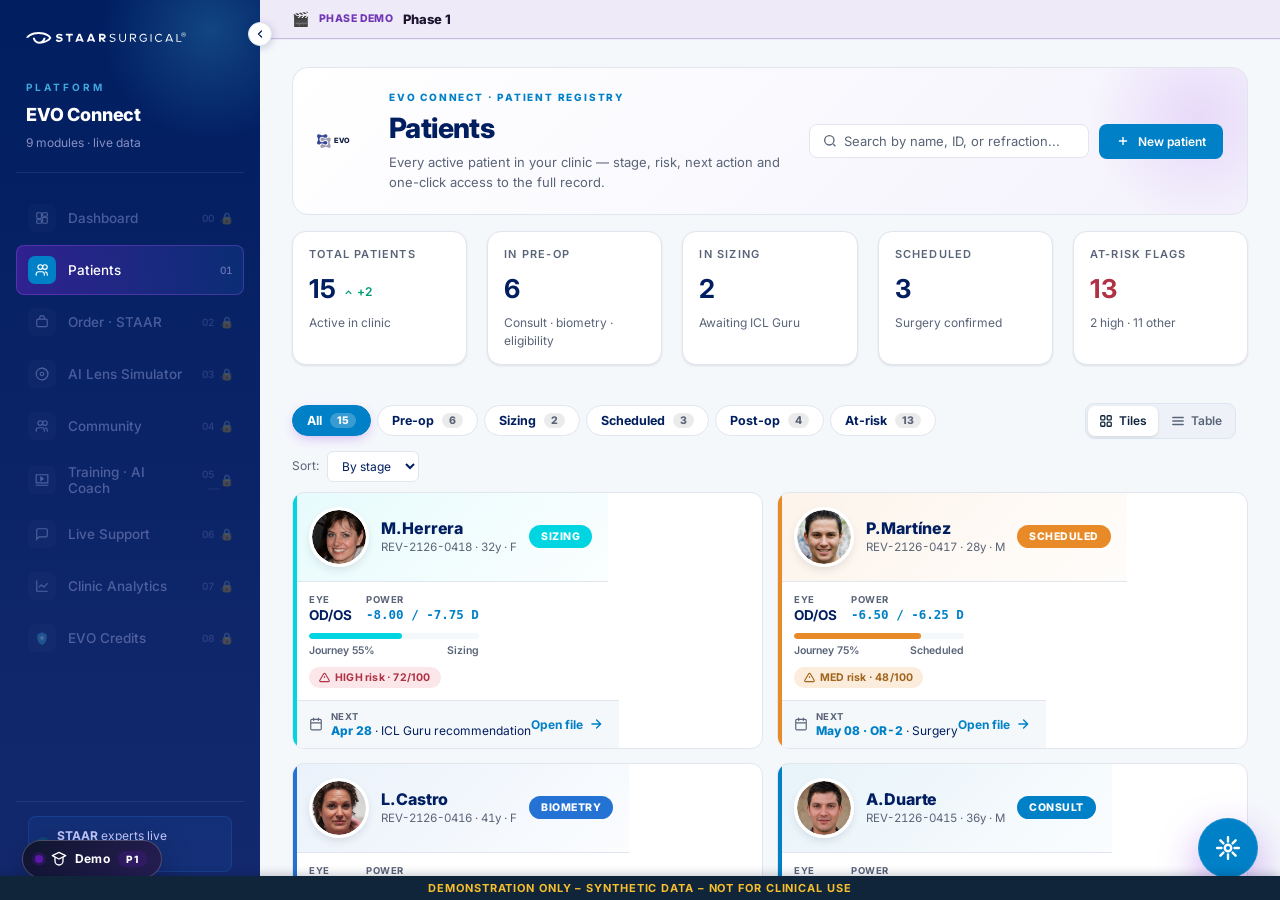
==== dashboard/index.html @ d769c5d8 "One story on every surface: the case crosses through STAAR's layer The transfer modal shows the chos" ====
<!DOCTYPE html>
<html lang="en">
<head>
<meta charset="UTF-8" />
<meta name="viewport" content="width=device-width,initial-scale=1" />
<title>EVO Connect · Dashboard</title>
<link rel="preconnect" href="https://fonts.googleapis.com">
<link rel="preconnect" href="https://fonts.gstatic.com" crossorigin>
<link href="https://fonts.googleapis.com/css2?family=Inter:wght@300;400;500;600;700;800&family=Poppins:wght@400;500;600;700&display=swap" rel="stylesheet">
<!-- Hoja de estilos partida por sección — ver css/. El orden importa:
     01 define los tokens del design system que consumen las demás. -->
  <link rel="stylesheet" href="/dashboard/css/01-revai-design-system-hybrid-premium-palette.css">
  <link rel="stylesheet" href="/dashboard/css/02-app-shell-top-bar-layout.css">
  <link rel="stylesheet" href="/dashboard/css/03-page-surface.css">
  <link rel="stylesheet" href="/dashboard/css/04-hero-card-icl-universe.css">
  <link rel="stylesheet" href="/dashboard/css/05-icl-universe-detail-full-screen-overlay.css">
  <link rel="stylesheet" href="/dashboard/css/06-table.css">
  <link rel="stylesheet" href="/dashboard/css/07-social-feed-community.css">
  <link rel="stylesheet" href="/dashboard/css/08-analytics-charts.css">
  <link rel="stylesheet" href="/dashboard/css/09-next-events.css">
  <link rel="stylesheet" href="/dashboard/css/10-ai-copilot-floating.css">
  <link rel="stylesheet" href="/dashboard/css/11-risk-agent-card.css">
  <link rel="stylesheet" href="/dashboard/css/12-patient-trello-kanban-board-dashboard.css">
  <link rel="stylesheet" href="/dashboard/css/13-patient-file-drawer-right-side-slide-in.css">
  <link rel="stylesheet" href="/dashboard/css/14-editable-post-op-cell-looks-like-a-value-b.css">
  <link rel="stylesheet" href="/dashboard/css/15-collapsed-mode-surgeon-hasn-t-activated-th.css">
  <link rel="stylesheet" href="/dashboard/css/16-editable-surgical-planner-inputs.css">
  <link rel="stylesheet" href="/dashboard/css/17-patient-full-page-view-replaces-slide-in-d.css">
  <link rel="stylesheet" href="/dashboard/css/18-order-staar-enhanced-module.css">
  <link rel="stylesheet" href="/dashboard/css/19-or-screen-surgery-tab-live-view.css">
  <link rel="stylesheet" href="/dashboard/css/20-icl-guru-pro-report-reproduction-sizing-ta.css">
  <link rel="stylesheet" href="/dashboard/css/21-attachments-2-column-eye-split-layout-when.css">
  <link rel="stylesheet" href="/dashboard/css/22-new-visual-comparator-replaces-sf-result-r.css">
  <link rel="stylesheet" href="/dashboard/css/23-ai-lens-simulator.css">
  <link rel="stylesheet" href="/dashboard/css/24-collapsible-sidebar.css">
  <link rel="stylesheet" href="/dashboard/css/25-patients-list-module.css">
  <link rel="stylesheet" href="/dashboard/css/26-dashboard-my-patients-2-3-community-1-3-si.css">
  <link rel="stylesheet" href="/dashboard/css/27-revai-home-matches-production-dashboard-ae.css">
  <link rel="stylesheet" href="/dashboard/css/28-dashboard-copilot-hero-ask-revai-phase-5-6.css">
  <link rel="stylesheet" href="/dashboard/css/29-ask-revai-response-modal-right-side-drawer.css">
  <link rel="stylesheet" href="/dashboard/css/30-compact-dashboard-copilot-cta-replaces-the.css">
  <link rel="stylesheet" href="/dashboard/css/31-full-takeover-copilot-view-staar-style-lig.css">
  <link rel="stylesheet" href="/dashboard/css/32-my-schedule-header.css">
  <link rel="stylesheet" href="/dashboard/css/33-dashboard-hub-event-cards.css">
  <link rel="stylesheet" href="/dashboard/css/34-evo-credits-page-staar-design-system.css">
  <link rel="stylesheet" href="/dashboard/css/35-phase-demo-mode-overlay-showing-how-the-ap.css">
  <link rel="stylesheet" href="/dashboard/css/36-phase-demo-banner.css">
  <link rel="stylesheet" href="/dashboard/css/37-locked-feature-visual.css">
  <link rel="stylesheet" href="/dashboard/css/38-phase-toggle-animations.css">
  <link rel="stylesheet" href="/dashboard/css/39-phase-demo-panel-docked-side-drawer-non-bl.css">
  <link rel="stylesheet" href="/dashboard/css/40-revai-copilot-clinic-level-ai-chat-phase-5.css">
  <link rel="stylesheet" href="/dashboard/css/41-stella-handoff.css">

  <!-- STELLA handoff: land straight on the patient case, never flash the REVAI home -->
  <style>html.sh-direct #dashboardView{visibility:hidden}html.sh-direct body{background:var(--cream,#fff)}html.sh-direct .universe{animation:none!important}
  html.evo-direct #dashboardView{visibility:hidden}
  /* Clinic home disabled: it never paints, whatever route opened the app. */
  html.no-clinic-home #dashboardView{visibility:hidden}
  html.evo-direct .universe,html.evo-direct .universe.open{animation:none!important;opacity:1}</style>
  <script>
  (function(){
    try{
      var q=null; try{q=new URLSearchParams(location.search).get('handoff');}catch(e){}
      var sess=null; try{sess=sessionStorage.getItem('stella_handoff');}catch(e){}
      var pend=null; try{pend=JSON.parse(localStorage.getItem('stella_handoff_pending')||'null');}catch(e){}
      var fresh = pend && pend.p && (Date.now()-pend.ts) < 10*60*1000;
      if(q||sess||fresh) document.documentElement.classList.add('sh-direct');
      /* ---------------------------------------------------------------
         REVAI clinic home (/dashboard).  Kept in the codebase but OFF for
         the demo: nobody should ever land on it.  Flip CLINIC_HOME_ENABLED
         to true to bring it back exactly as it was.
         Escape hatch for internal review: /dashboard?home=1 (lasts for the
         browser tab), so the screen stays reachable and testable.
         --------------------------------------------------------------- */
      var CLINIC_HOME_ENABLED = false;
      var homeOn = CLINIC_HOME_ENABLED;
      try{
        if(new URLSearchParams(location.search).get('home')==='1'){
          sessionStorage.setItem('revai_clinic_home','1'); homeOn = true;
        } else if(sessionStorage.getItem('revai_clinic_home')==='1'){ homeOn = true; }
      }catch(e){}
      window.CLINIC_HOME_ENABLED = homeOn;
      if(!homeOn) document.documentElement.classList.add('no-clinic-home');

      /* Arriving from the website goes straight into EVO Connect, never through
         the clinic home: hide it before first paint, then open the app.
         With the clinic home disabled, EVERY entry behaves that way. */
      var app=null; try{app=new URLSearchParams(location.search).get('app');}catch(e){}
      if(!q && !sess && !fresh && (app==='evo' || !homeOn)) document.documentElement.classList.add('evo-direct');
    }catch(e){}
  })();
  </script>
</head>
<body>

<!-- ================================================================
     REVAI HOME  — replicates production dashboard
================================================================ -->
<div class="revai-home" id="dashboardView">
  <!-- Left icon rail -->
  <aside class="rail">
    <div class="rail-logo" title="EVO Connect" aria-label="EVO Connect">
      <svg fill="none" viewBox="0 0 154 152" xmlns="http://www.w3.org/2000/svg" aria-hidden="true">
        <defs><clipPath id="revai-rail-clip"><path d="m0 0h154v152h-154z"/></clipPath></defs>
        <g clip-path="url(#revai-rail-clip)">
          <path d="m115.83 21.1321c1.081-14.85305-12.32-24.2165-26.5103-20.10392-7.0766 2.093-12.43 7.34388-19.5433 9.40012-5.3552 1.658-11 2.1634-16.5639 1.4831-5.564-.6803-10.9215-2.53088-15.7211-5.43039-9.57-6.719654-22.495-9.9326-31.73501-.97307-20.66169 24.74886 22.77001 35.67296-1.13666 75.42166-12.50334 19.6264 1.99833 40.4284 24.71337 32.0374 6.6916-3.066 11.8433-7.509 19.305-9.18 7.8841-1.982 16.1938-1.396 23.7233 1.671 4.95 1.965 9.0567 5.233 13.915 7.344 14.3916 6.867 31.2946-3.213 29.2236-19.8835-1.064-15.5323-18.5719-21.7379-31.0203-14.4307-12.4483 7.3071-25.0983 12.3193-39.16 7.0685-14.7766-4.3146-19.14-20.8934-16.8116-34.8835 2.2916-20.1222 23.0633-26.8052 40.315-21.6644 8.03 2.1664 14.2083 8.3904 22.3666 10.0794 11.1283 2.7173 24.1633-5.6364 24.6213-17.6253" fill="#384898"/>
          <path d="m149.581 118.383c-9.405-15.183-10.248-30.3853-1.081-45.7707 2.346-4.5348 4.565-8.4271 5.298-12.8518 2.42-17.203-13.713-27.1907-29.132-20.7832-8.965 4.5532-16.61 10.41-27.4995 10.3182-11.5317.8262-20.1667-5.2325-29.535-10.208-8.8-4.2044-21.01-2.093-26.3634 6.5728-8.855 15.3854 2.75 34.0388 20.7167 30.4954 8.3417-1.6707 14.96-8.0415 23.265-10.3548 13.2-3.8372 30.4512-.8813 37.1252 12.0072 4.968 9.4002 4.876 26.0529-1.192 35.3239-7.517 11.402-24.0165 13.55-36.4649 9.694-13.475-4.663-22.7883-16.34-38.0416-6.995-16.72 11.585-7.7734 38.555 13.3833 35.893 10.12-.716 16.61-8.904 26.4917-10.887 8.1424-1.975 16.6995-1.333 24.4565 1.836 6.6 2.717 12.082 7.876 19.342 8.959 19.745 3.067 29.425-17.203 19.396-33.047z" fill="#9e9daf"/>
        </g>
      </svg>
    </div>
    <button class="rail-expand" title="Expand">
      <svg viewBox="0 0 24 24" fill="none" stroke="currentColor" stroke-width="2.4" stroke-linecap="round"><polyline points="9 6 15 12 9 18"/></svg>
    </button>
    <div class="rail-items">
      <button class="active" title="Home">
        <svg viewBox="0 0 24 24" fill="none" stroke="currentColor" stroke-width="2" stroke-linecap="round" stroke-linejoin="round"><path d="M3 12l9-9 9 9"/><path d="M5 10v10h14V10"/></svg>
      </button>
      <button title="New appointment">
        <svg viewBox="0 0 24 24" fill="none" stroke="currentColor" stroke-width="2" stroke-linecap="round" stroke-linejoin="round"><rect x="3" y="4" width="18" height="18" rx="2"/><path d="M16 2v4M8 2v4M3 10h18M12 14v4M10 16h4"/></svg>
      </button>
      <button title="Patients">
        <svg viewBox="0 0 24 24" fill="none" stroke="currentColor" stroke-width="2" stroke-linecap="round" stroke-linejoin="round"><circle cx="9" cy="8" r="4"/><path d="M3 21a6 6 0 0112 0"/><circle cx="17" cy="9" r="3"/><path d="M23 21a4 4 0 00-6-3.5"/></svg>
      </button>
      <button title="Calendar">
        <svg viewBox="0 0 24 24" fill="none" stroke="currentColor" stroke-width="2" stroke-linecap="round" stroke-linejoin="round"><rect x="3" y="4" width="18" height="18" rx="2"/><path d="M16 2v4M8 2v4M3 10h18"/></svg>
      </button>
      <button title="Records">
        <svg viewBox="0 0 24 24" fill="none" stroke="currentColor" stroke-width="2" stroke-linecap="round" stroke-linejoin="round"><path d="M14 2H6a2 2 0 00-2 2v16a2 2 0 002 2h12a2 2 0 002-2V8z"/><path d="M14 2v6h6M8 13h8M8 17h5"/></svg>
      </button>
      <button title="Providers">
        <svg viewBox="0 0 24 24" fill="none" stroke="currentColor" stroke-width="2" stroke-linecap="round" stroke-linejoin="round"><circle cx="12" cy="8" r="4"/><path d="M4 21a8 8 0 0116 0"/><circle cx="12" cy="8" r="1.2" fill="currentColor"/></svg>
      </button>
      <button title="Add service">
        <svg viewBox="0 0 24 24" fill="none" stroke="currentColor" stroke-width="2" stroke-linecap="round" stroke-linejoin="round"><rect x="3" y="3" width="18" height="18" rx="2"/><path d="M12 8v8M8 12h8"/></svg>
      </button>
      <button title="Billing">
        <svg viewBox="0 0 24 24" fill="none" stroke="currentColor" stroke-width="2" stroke-linecap="round" stroke-linejoin="round"><path d="M12 1v22M17 5H9.5a3.5 3.5 0 000 7h5a3.5 3.5 0 010 7H6"/></svg>
      </button>
      <button title="Reports">
        <svg viewBox="0 0 24 24" fill="none" stroke="currentColor" stroke-width="2" stroke-linecap="round" stroke-linejoin="round"><rect x="3" y="3" width="18" height="18" rx="2"/><path d="M7 14v3M12 10v7M17 7v10"/></svg>
      </button>
    </div>
    <div class="rail-bottom">
      <button title="Settings">
        <svg viewBox="0 0 24 24" fill="none" stroke="currentColor" stroke-width="2" stroke-linecap="round" stroke-linejoin="round"><circle cx="12" cy="12" r="3"/><path d="M19.4 15a1.65 1.65 0 00.33 1.82l.06.06a2 2 0 11-2.83 2.83l-.06-.06a1.65 1.65 0 00-1.82-.33 1.65 1.65 0 00-1 1.51V21a2 2 0 11-4 0v-.09a1.65 1.65 0 00-1-1.51 1.65 1.65 0 00-1.82.33l-.06.06a2 2 0 11-2.83-2.83l.06-.06a1.65 1.65 0 00.33-1.82 1.65 1.65 0 00-1.51-1H3a2 2 0 110-4h.09a1.65 1.65 0 001.51-1 1.65 1.65 0 00-.33-1.82l-.06-.06a2 2 0 112.83-2.83l.06.06a1.65 1.65 0 001.82.33H9a1.65 1.65 0 001-1.51V3a2 2 0 114 0v.09a1.65 1.65 0 001 1.51 1.65 1.65 0 001.82-.33l.06-.06a2 2 0 112.83 2.83l-.06.06a1.65 1.65 0 00-.33 1.82V9a1.65 1.65 0 001.51 1H21a2 2 0 110 4h-.09a1.65 1.65 0 00-1.51 1z"/></svg>
      </button>
    </div>
  </aside>

  <div class="home-main">
    <!-- Top bar -->
    <header class="home-top">
      <div class="branch">
        <span class="lbl">Branch</span>
        <span class="val">EVO Test <svg viewBox="0 0 24 24" fill="none" stroke="currentColor" stroke-width="2.2" stroke-linecap="round"><polyline points="6 9 12 15 18 9"/></svg></span>
      </div>
      <div class="home-top-spacer"></div>
      <a class="tutorials" href="#">
        <svg viewBox="0 0 24 24" fill="none" stroke="currentColor" stroke-width="2" stroke-linecap="round" stroke-linejoin="round"><rect x="2" y="6" width="14" height="12" rx="2"/><polygon points="22 8 16 12 22 16 22 8" fill="currentColor"/></svg>
        Tutorials
      </a>
      <div class="flag" title="English">
        <svg viewBox="0 0 60 30" xmlns="http://www.w3.org/2000/svg">
          <clipPath id="ukflag-t"><path d="M30,15 h30 v15 z v15 h-30 z h-30 v-15 z v-15 h30 z"/></clipPath>
          <path d="M0,0 v30 h60 v-30 z" fill="#012169"/>
          <path d="M0,0 L60,30 M60,0 L0,30" stroke="#fff" stroke-width="6"/>
          <path d="M0,0 L60,30 M60,0 L0,30" clip-path="url(#ukflag-t)" stroke="#C8102E" stroke-width="4"/>
          <path d="M30,0 v30 M0,15 h60" stroke="#fff" stroke-width="10"/>
          <path d="M30,0 v30 M0,15 h60" stroke="#C8102E" stroke-width="6"/>
        </svg>
      </div>
      <button class="support-btn" title="Support">
        <svg viewBox="0 0 24 24" fill="none" stroke="currentColor" stroke-width="2" stroke-linecap="round" stroke-linejoin="round"><path d="M3 18v-2a9 9 0 0118 0v2"/><rect x="2" y="14" width="5" height="7" rx="1.5"/><rect x="17" y="14" width="5" height="7" rx="1.5"/></svg>
      </button>
      <div class="doc-avatar" title="Dr. Diego Cerutti">
        <svg viewBox="0 0 40 40" xmlns="http://www.w3.org/2000/svg">
          <rect width="40" height="40" fill="#EAF3FE"/>
          <!-- neck + coat -->
          <rect x="14" y="28" width="12" height="6" fill="#F4B98E"/>
          <path d="M4,40 L14,30 L20,34 L26,30 L36,40 Z" fill="white"/>
          <path d="M20,34 L17,40 L23,40 Z" fill="#2472D3"/>
          <!-- head -->
          <circle cx="20" cy="18" r="9" fill="#F4B98E"/>
          <!-- hair -->
          <path d="M11,18 a9,9 0 0 1 18,0 v-2 a9,6 0 0 0 -18,0 z" fill="#2B2B3A"/>
          <!-- ears -->
          <ellipse cx="11" cy="19" rx="1.2" ry="1.8" fill="#E89A6E"/>
          <ellipse cx="29" cy="19" rx="1.2" ry="1.8" fill="#E89A6E"/>
          <!-- glasses -->
          <circle cx="16.5" cy="18" r="2" fill="none" stroke="#2B2B3A" stroke-width="0.8"/>
          <circle cx="23.5" cy="18" r="2" fill="none" stroke="#2B2B3A" stroke-width="0.8"/>
          <line x1="18.5" y1="18" x2="21.5" y2="18" stroke="#2B2B3A" stroke-width="0.8"/>
          <!-- smile -->
          <path d="M17,22 Q20,24 23,22" fill="none" stroke="#A05B3A" stroke-width="0.8" stroke-linecap="round"/>
        </svg>
      </div>
    </header>

    <!-- Body: content + marketplace -->
    <div class="home-body">
      <div class="home-content">
        <div class="home-greet">
          <span class="wave">👋</span>
          <span>Good evening, Roger</span>
        </div>

        <!-- Search + All patients -->
        <div class="home-search-row">
          <div class="home-search">
            <svg viewBox="0 0 24 24" fill="none" stroke="currentColor" stroke-width="2" stroke-linecap="round" stroke-linejoin="round"><circle cx="11" cy="11" r="7"/><path d="M21 21l-4.3-4.3"/></svg>
            <input type="text" placeholder="Search patients by Name, Surname, Document." />
            <svg class="dropdown" viewBox="0 0 24 24" fill="none" stroke="currentColor" stroke-width="2.2" stroke-linecap="round"><polyline points="6 9 12 15 18 9"/></svg>
          </div>
          <button class="all-patients-btn">All patients</button>
        </div>

        <!-- ============================================================
             REVAI COPILOT · Compact CTA (Phase 5 & 6)
             Single-line, elegant pill button. Opens full takeover view.
        ============================================================ -->
        <button class="dash-copilot-cta" id="dashCopilotHero" data-feature-key="copilot"
                type="button" onclick="dashCopilotOpenTakeover()" title="Ask EVO · your clinical AI copilot">
          <span class="dcc-orb">
            <svg viewBox="0 0 24 24"><path d="M12 2l1.7 4.3L18 8l-4.3 1.7L12 14l-1.7-4.3L6 8l4.3-1.7L12 2z"/><path d="M19 14l.9 2.1L22 17l-2.1.9L19 20l-.9-2.1L16 17l2.1-.9L19 14z"/></svg>
          </span>
          <span class="dcc-label">
            <span class="dcc-strong">Ask EVO</span>
            <span class="dcc-dot"></span>
            <span class="dcc-sub">your clinical AI copilot</span>
          </span>
          <svg class="dcc-lock" id="dccLockIcon" viewBox="0 0 24 24" fill="none" stroke="currentColor" stroke-width="2.2" stroke-linecap="round" stroke-linejoin="round" style="display:none"><rect x="4" y="11" width="16" height="10" rx="2"/><path d="M8 11V7a4 4 0 018 0v4"/></svg>
          <svg class="dcc-arr" viewBox="0 0 24 24" fill="none" stroke="currentColor" stroke-width="2.4" stroke-linecap="round" stroke-linejoin="round"><path d="M5 12h14M13 5l7 7-7 7"/></svg>
        </button>

        <!-- Action cards -->
        <div class="home-actions">
          <button class="action-card">
            <span class="left">
              <svg viewBox="0 0 24 24" fill="none" stroke="currentColor" stroke-width="2" stroke-linecap="round" stroke-linejoin="round"><circle cx="9" cy="8" r="4"/><path d="M3 21a6 6 0 0112 0"/><path d="M18 8v6M21 11h-6"/></svg>
              New Patient
            </span>
            <span class="arrow"><svg viewBox="0 0 24 24" fill="none" stroke="currentColor" stroke-width="2.2" stroke-linecap="round"><path d="M5 12h14M13 5l7 7-7 7"/></svg></span>
          </button>
          <button class="action-card">
            <span class="left">
              <svg viewBox="0 0 24 24" fill="none" stroke="currentColor" stroke-width="2" stroke-linecap="round" stroke-linejoin="round"><rect x="3" y="4" width="18" height="18" rx="2"/><path d="M16 2v4M8 2v4M3 10h18M9 14h6M12 14v4"/></svg>
              New Appointment
            </span>
            <span class="arrow"><svg viewBox="0 0 24 24" fill="none" stroke="currentColor" stroke-width="2.2" stroke-linecap="round"><path d="M5 12h14M13 5l7 7-7 7"/></svg></span>
          </button>
          <button class="action-card">
            <span class="left">
              <svg viewBox="0 0 24 24" fill="none" stroke="currentColor" stroke-width="2" stroke-linecap="round" stroke-linejoin="round"><path d="M5 10h14v10H5z"/><path d="M3 10c1-4 5-6 9-6s8 2 9 6"/><circle cx="12" cy="15" r="2.2"/></svg>
              Start Consultation
            </span>
            <span class="arrow"><svg viewBox="0 0 24 24" fill="none" stroke="currentColor" stroke-width="2.2" stroke-linecap="round"><path d="M5 12h14M13 5l7 7-7 7"/></svg></span>
          </button>
        </div>

        <!-- My Schedule -->
        <div class="schedule-head">
          <h2>My Schedule</h2>
          <button class="date-picker">
            <svg viewBox="0 0 24 24" fill="none" stroke="currentColor" stroke-width="2" stroke-linecap="round" stroke-linejoin="round"><rect x="3" y="4" width="18" height="18" rx="2"/><path d="M16 2v4M8 2v4M3 10h18"/></svg>
            05/17/2026
          </button>
          <button class="add-btn" title="Add event">
            <svg viewBox="0 0 24 24" fill="none" stroke="currentColor" stroke-width="2.6" stroke-linecap="round"><path d="M12 5v14M5 12h14"/></svg>
          </button>
          <div class="schedule-spacer"></div>
          <div class="satisfaction-card">
            <div class="meta">
              <div class="ttl">Satisfaction <span>(04/20/2026)</span></div>
              <div class="sub">
                <svg viewBox="0 0 24 24" fill="none" stroke="currentColor" stroke-width="2"><path d="M4 4l16 16M8 8a4 4 0 014 4M5 12a7 7 0 0110 0"/></svg>
                No response
                <a href="#">View more</a>
              </div>
            </div>
            <button class="expand" title="Expand">
              <svg viewBox="0 0 24 24" fill="none" stroke="currentColor" stroke-width="2" stroke-linecap="round" stroke-linejoin="round"><path d="M3 3h7M3 3v7M21 21h-7M21 21v-7"/></svg>
            </button>
          </div>
        </div>

        <!-- Schedule board -->
        <div class="schedule-board">
          <div class="schedule-days">
            <div class="time-head"></div>
            <div class="day">Dom</div>
            <div class="day today">Lun</div>
            <div class="day">Mar</div>
            <div class="day">Mié</div>
            <div class="day">Jue</div>
            <div class="day">Vie</div>
            <div class="day">Sáb</div>
          </div>
          <div class="schedule-grid" id="scheduleGrid">
            <script>
              (function(){
                // Build time-labeled rows for the agenda — 09:00 to 16:00 in 30-min slots.
                // Done inline so the markup stays static / no JS hooks required.
                var slots = [];
                for (var h = 9; h <= 16; h++) {
                  slots.push({ label: (h<10?'0':'') + h + ':00', isHalf: false });
                  if (h < 16) slots.push({ label: (h<10?'0':'') + h + ':30', isHalf: true });
                }
                var html = '';
                for (var i = 0; i < slots.length; i++) {
                  var s = slots[i];
                  // Time label cell
                  html += '<div class="time-cell' + (s.isHalf?' half':'') + '">' + s.label + '</div>';
                  // 7 day columns — Lunes (today) gets the highlight tint
                  for (var d = 0; d < 7; d++) {
                    var cls = 'slot' + (d === 1 ? ' today' : '') + (s.isHalf ? '' : ' hour-line') + (d === 6 ? ' last-col' : '');
                    html += '<div class="' + cls + '"></div>';
                  }
                }
                document.write(html);
              })();
            </script>
            <div class="schedule-empty">
              <h3>No scheduled appointments</h3>
              <p>Create an appointment to start seeing patients</p>
              <div class="docs">
                <!-- Two doctor illustrations -->
                <svg viewBox="0 0 120 160" xmlns="http://www.w3.org/2000/svg">
                  <!-- Doctor 1 (man) -->
                  <circle cx="60" cy="38" r="18" fill="#F4B98E"/>
                  <path d="M42 38c0-10 8-18 18-18s18 8 18 18" fill="#2B2B3A"/>
                  <rect x="55" y="52" width="10" height="8" fill="#F4B98E"/>
                  <path d="M35 68 L50 60 L70 60 L85 68 L90 140 L75 140 L70 80 L65 140 L55 140 L50 80 L45 140 L30 140 Z" fill="#F5F7FD" stroke="#2B2B3A" stroke-width="1.5"/>
                  <path d="M45 140 L30 140 L30 156 L45 156 Z" fill="#2B2B3A"/>
                  <path d="M75 140 L90 140 L90 156 L75 156 Z" fill="#2B2B3A"/>
                  <path d="M50 60 L55 52 L65 52 L70 60" fill="#F5F7FD" stroke="#2B2B3A" stroke-width="1.5"/>
                  <rect x="56" y="72" width="8" height="14" fill="#2472D3"/>
                  <circle cx="60" cy="78" r="1.5" fill="white"/>
                  <circle cx="60" cy="83" r="1.5" fill="white"/>
                  <path d="M62 68 Q 65 70 62 72" stroke="#2472D3" stroke-width="1.2" fill="none"/>
                  <rect x="58" y="68" width="3" height="4" rx="1" fill="#2472D3"/>
                </svg>
                <svg viewBox="0 0 120 160" xmlns="http://www.w3.org/2000/svg">
                  <!-- Doctor 2 (woman) -->
                  <circle cx="60" cy="38" r="18" fill="#F4B98E"/>
                  <path d="M42 38c0-10 8-18 18-18s18 8 18 18 v4 l-8 -4 h-20 l-8 4z" fill="#3A2A20"/>
                  <rect x="55" y="52" width="10" height="8" fill="#F4B98E"/>
                  <path d="M35 68 L50 60 L70 60 L85 68 L88 140 L75 140 L70 85 L65 140 L55 140 L50 85 L45 140 L32 140 Z" fill="#F5F7FD" stroke="#2B2B3A" stroke-width="1.5"/>
                  <path d="M45 140 L32 140 L32 156 L45 156 Z" fill="#2B2B3A"/>
                  <path d="M75 140 L88 140 L88 156 L75 156 Z" fill="#2B2B3A"/>
                  <path d="M50 60 L55 52 L65 52 L70 60" fill="#F5F7FD" stroke="#2B2B3A" stroke-width="1.5"/>
                  <!-- Clipboard -->
                  <rect x="30" y="78" width="22" height="30" rx="2" fill="#2472D3"/>
                  <rect x="34" y="82" width="14" height="2" fill="white"/>
                  <rect x="34" y="86" width="14" height="1.5" fill="white"/>
                  <rect x="34" y="90" width="10" height="1.5" fill="white"/>
                  <rect x="34" y="94" width="12" height="1.5" fill="white"/>
                  <rect x="34" y="98" width="8" height="1.5" fill="white"/>
                  <rect x="38" y="76" width="6" height="3" rx="1" fill="#1C42A2"/>
                </svg>
              </div>
              <button class="cta">
                <svg viewBox="0 0 24 24" fill="none" stroke="currentColor" stroke-width="2" stroke-linecap="round" stroke-linejoin="round"><rect x="3" y="4" width="18" height="18" rx="2"/><path d="M16 2v4M8 2v4M3 10h18M9 14h6M12 14v4"/></svg>
                Create New Appointment
              </button>
            </div>
          </div>
          <div class="schedule-foot">
            <span class="stat">Total appointments today: <b>0</b></span>
            <span class="stat absent">Absent: <b>0</b></span>
            <span class="stat done">Completed: <b>0</b></span>
            <span class="spacer"></span>
            <button class="all-btn">
              All Appointments
              <svg viewBox="0 0 24 24" fill="none" stroke="currentColor" stroke-width="2.2" stroke-linecap="round"><path d="M5 12h14M13 5l7 7-7 7"/></svg>
            </button>
          </div>
        </div>
      </div>

      <!-- Marketplace sidebar -->
      <aside class="marketplace">
        <h3>Marketplace</h3>

        <!-- EVO Connect featured -->
        <div class="mp-card mp-universe" onclick="openUniverse()">
          <div class="icon-slot mp-universe">
            <div class="mk-icon mp-evo">
              <img class="mp-asset" src="/assets/marketplace/evo_connect_global.svg" alt="EVO Connect · STAAR ICL global network">
            </div>
          </div>
          <div class="body">
            <div class="tags">
              <span class="tag-new">✦ New</span>
              <span class="tag-act"><svg viewBox="0 0 24 24" fill="none" stroke="currentColor" stroke-width="3" stroke-linecap="round"><polyline points="20 6 9 17 4 12"/></svg>Activated</span>
            </div>
            <div class="ttl">EVO Connect</div>
            <div class="desc">STAAR's connected platform for EVO ICL — 9 modules, live data, AI copilot.</div>
          </div>
        </div>

        <!-- Stella by STAAR -->
        <div class="mp-card mp-launch" role="link" tabindex="0" onclick="openStellaApp()"
             onkeydown="if(event.key==='Enter'||event.key===' '){event.preventDefault();openStellaApp();}"
             title="Open Stella by STAAR">
          <div class="icon-slot stella">
            <div class="mk-icon">
              <img class="mp-asset mp-asset-contain" src="/assets/marketplace/stella_logo_official.svg" alt="Stella by STAAR Surgical">
            </div>
          </div>
          <div class="body">
            <div class="tags">
              <span class="tag-new">✦ New</span>
              <span class="tag-act"><svg viewBox="0 0 24 24" fill="none" stroke="currentColor" stroke-width="3" stroke-linecap="round"><polyline points="20 6 9 17 4 12"/></svg>Activated</span>
            </div>
            <div class="ttl">Stella by STAAR</div>
            <div class="desc">EVO ICL planning &amp; ordering — STAAR’s system of record.</div>
          </div>
        </div>

        <!-- ICL Guru -->
        <div class="mp-card">
          <div class="icon-slot icl-guru">
            <div class="mk-icon">
              <img class="mp-asset" src="/assets/marketplace/ICL.svg" alt="ICL Guru">
            </div>
          </div>
          <div class="body">
            <div class="tags">
              <span class="tag-most">✱ Most used</span>
              <span class="tag-act"><svg viewBox="0 0 24 24" fill="none" stroke="currentColor" stroke-width="3" stroke-linecap="round"><polyline points="20 6 9 17 4 12"/></svg>Activated</span>
            </div>
            <div class="ttl">ICL Guru</div>
            <div class="desc">Intraocular lens calculator.</div>
          </div>
        </div>

        <!-- BI -->
        <div class="mp-card">
          <div class="icon-slot bi">
            <div class="mk-icon">
              <img class="mp-asset" src="/assets/marketplace/BI.svg" alt="BI - Commercial and clinical data">
            </div>
          </div>
          <div class="body">
            <div class="tags">
              <span class="tag-most">✱ Most used</span>
              <span class="tag-act"><svg viewBox="0 0 24 24" fill="none" stroke="currentColor" stroke-width="3" stroke-linecap="round"><polyline points="20 6 9 17 4 12"/></svg>Activated</span>
            </div>
            <div class="ttl">BI - Commercial and clinical data</div>
            <div class="desc">Centralized data for better decision-making.</div>
          </div>
        </div>

        <!-- Google Calendar -->
        <div class="mp-card">
          <div class="icon-slot gcal">
            <div class="mk-icon">
              <img class="mp-asset" src="/assets/marketplace/google.webp" alt="Google Calendar">
            </div>
          </div>
          <div class="body">
            <div class="tags">
              <span class="tag-act"><svg viewBox="0 0 24 24" fill="none" stroke="currentColor" stroke-width="3" stroke-linecap="round"><polyline points="20 6 9 17 4 12"/></svg>Activated</span>
            </div>
            <div class="ttl">Google Calendar</div>
            <div class="desc">EVO Connect appointment schedule on Google.</div>
            <div class="unlink">
              <svg viewBox="0 0 24 24" fill="none" stroke="currentColor" stroke-width="2.2" stroke-linecap="round"><path d="M10 13a5 5 0 007 0l3-3a5 5 0 00-7-7l-1 1M14 11a5 5 0 00-7 0l-3 3a5 5 0 007 7l1-1"/><path d="M3 3l18 18" stroke="#2472D3" stroke-width="1.8"/></svg>
              Unlink
            </div>
          </div>
        </div>

        <!-- ESCRS -->
        <div class="mp-card">
          <div class="icon-slot escrs">
            <div class="mk-icon">
              <img class="mp-asset" src="/assets/marketplace/ESCRS.svg" alt="ESCRS IOL Calculator">
            </div>
          </div>
          <div class="body">
            <div class="tags">
              <span class="tag-act"><svg viewBox="0 0 24 24" fill="none" stroke="currentColor" stroke-width="3" stroke-linecap="round"><polyline points="20 6 9 17 4 12"/></svg>Activated</span>
            </div>
            <div class="ttl">ESCRS IOL Calculator</div>
            <div class="desc">ESCRS Intraocular Lens Calculator.</div>
          </div>
        </div>

        <!-- Ray PRO -->
        <div class="mp-card">
          <div class="icon-slot raypro">
            <div class="mk-icon">
              <img class="mp-asset" src="/assets/marketplace/RayPro.svg" alt="Ray PRO">
            </div>
          </div>
          <div class="body">
            <div class="tags">
              <span class="tag-act"><svg viewBox="0 0 24 24" fill="none" stroke="currentColor" stroke-width="3" stroke-linecap="round"><polyline points="20 6 9 17 4 12"/></svg>Activated</span>
            </div>
            <div class="ttl">Ray PRO</div>
            <div class="desc">Collect patient satisfaction.</div>
          </div>
        </div>
      </aside>
    </div>
  </div>

  <!-- Faux URL tooltip (like chromeshot reference) -->
  <div class="home-url">https://prod.evoconnect.staar.com</div>
</div>

<!-- ================================================================
     ICL UNIVERSE FULL-SCREEN OVERLAY
================================================================ -->
<div class="universe" id="universeView">
  <aside class="universe-sidebar" id="universeSidebar">
    <button class="us-collapse-btn" onclick="toggleSidebar()" title="Collapse / expand sidebar" aria-label="Toggle sidebar">
      <svg viewBox="0 0 24 24" fill="none" stroke="currentColor" stroke-width="2.4" stroke-linecap="round" stroke-linejoin="round"><polyline points="15 18 9 12 15 6"/></svg>
    </button>
    <button class="us-brand us-brand-btn" onclick="closeUniverse()" title="Back to the EVO Connect home" aria-label="STAAR Surgical">
      <!-- STAAR Surgical wordmark (hides when collapsed) — official horizontal lockup -->
      <div class="brand-wordmark-only">
        <svg xmlns="http://www.w3.org/2000/svg" viewBox="3.99 5.98 334.56 24.42" aria-label="STAAR Surgical" style="width:100%;height:auto;max-width:160px;display:block;"><defs><style>.staar-logo-fill{fill:#fff;stroke-width:0px;}</style></defs><g><path class="staar-logo-fill" d="m333.61,15.88c-2.73,0-4.95-2.22-4.95-4.95s2.22-4.94,4.95-4.94,4.94,2.19,4.94,4.94-2.19,4.95-4.94,4.95Zm0-9.21c-2.38,0-4.29,1.89-4.29,4.27s1.91,4.29,4.29,4.29,4.27-1.94,4.27-4.29-1.91-4.27-4.27-4.27Zm1.35,7.11l-1.47-2.24h-1.03v2.24h-.75v-5.67h2.31c.96,0,1.8.68,1.8,1.73,0,1.26-1.12,1.68-1.45,1.68l1.52,2.26h-.93Zm-.93-5.02h-1.56v2.1h1.56c.49,0,1.03-.44,1.03-1.03,0-.63-.54-1.07-1.03-1.07Z"/></g><g><path class="staar-logo-fill" d="m56,16.54c-1.46-2.12-3.53-4.01-6.15-5.61-5.2-3.19-12.07-4.95-19.36-4.95s-14.16,1.76-19.36,4.95c-2.62,1.6-4.68,3.49-6.15,5.61-.37.54-.7,1.09-.99,1.65h3.9c.46,0,.9-.2,1.21-.55,1.06-1.21,2.43-2.34,4.08-3.36,4.59-2.81,10.73-4.36,17.3-4.36s12.71,1.55,17.3,4.36c1.75,1.07,3.18,2.28,4.26,3.56.17.2.17.49,0,.69-1.08,1.29-2.51,2.49-4.26,3.56-1.71,1.05-3.51,1.92-5.42,2.61,1.31-1.88,2.15-4.1,2.34-6.51h-3.96c-.53,4.65-4.49,8.27-9.27,8.27s-8.75-3.62-9.28-8.27h-3.95c.54,6.82,6.27,12.25,13.23,12.21,6.87-.03,13.17-1.76,18.37-4.94,2.62-1.6,4.68-3.49,6.15-5.61.19-.28.37-.56.54-.84.3-.5.3-1.13,0-1.63-.17-.28-.35-.56-.54-.84"/><path class="staar-logo-fill" d="m117.34,9.89h-3.06c-.43,0-.81.26-.97.66l-6.36,15.82h4l.86-2.24h8.02l.86,2.24h4l-6.36-15.82c-.16-.4-.55-.66-.97-.66Zm-4.33,11.07l2.79-7.29,2.79,7.29h-5.59Z"/><path class="staar-logo-fill" d="m144.77,26.37h4l-6.36-15.82c-.16-.4-.55-.66-.97-.66h-3.06c-.43,0-.81.26-.97.66l-6.36,15.82h4l.86-2.24h8.02l.86,2.24Zm-7.66-5.41l2.79-7.29,2.79,7.29h-5.59Z"/><path class="staar-logo-fill" d="m74.16,16.15c-1.86-.43-3.46-.8-3.46-1.72s1.01-1.56,2.51-1.57c2.09-.01,3.49.75,4.34,1.39.43.32,1.03.25,1.38-.16l1.58-1.89-.27-.24c-1.7-1.52-4.03-2.32-6.74-2.32-3.95,0-6.72,2.06-6.72,5,0,3.59,3.54,4.4,6.39,5.06,2.29.53,3.69.92,3.69,1.96,0,.86-.8,1.78-3.05,1.78-2.79,0-4.56-1.45-5.19-2.07l-.33-.32-2.21,2.77.25.24c1.82,1.71,4.36,2.61,7.35,2.61,5.24,0,7.11-2.72,7.11-5.26,0-3.72-3.67-4.57-6.62-5.25Z"/><path class="staar-logo-fill" d="m87.24,13.25h5.5v13.13h3.7v-13.13h5.41v-2.34c0-.56-.45-1.01-1.01-1.01h-13.6v3.35Z"/><path class="staar-logo-fill" d="m181.23,14.09c0-1.56,1.49-2.62,3.52-2.62,1.56,0,3.06.41,4.27,1.34.42.33,1.03.25,1.37-.15l.61-.72c-1.44-1.46-3.47-2.32-6.07-2.32-3.4,0-5.91,1.88-5.91,4.59,0,5.88,10.16,3.51,10.16,7.76,0,1.28-.98,2.87-4.04,2.87-2.42,0-4.27-1.14-5.37-2.37l-1.28,1.58c1.41,1.53,3.62,2.62,6.58,2.62,4.62,0,6.32-2.47,6.32-4.84,0-6.15-10.15-4.03-10.15-7.73Z"/><path class="staar-logo-fill" d="m211.03,19.92c0,3.01-1.96,4.92-5,4.92s-4.97-1.9-4.97-4.92v-10.03h-1.07c-.56,0-1.01.45-1.01,1.01v9.07c0,4.05,2.6,6.7,7.04,6.7s7.07-2.62,7.07-6.72v-10.06h-2.07v10.03Z"/><path class="staar-logo-fill" d="m320.75,24.65v-13.64c0-.56-.45-1.01-1.01-1.01h-1.04v16.48h10.41v-1.83h-8.36Z"/><path class="staar-logo-fill" d="m234.34,15.14c.16-2.86-2.1-5.22-4.92-5.24h0s-8.09,0-8.09,0v15.47c0,.56.45,1.01,1.01,1.01h1.04v-6.55h2.86l5.48,6.55h2.77l-5.49-6.55h.1c2.68,0,5.09-2.01,5.24-4.69Zm-10.96,2.88v-6.3h5.68c1.74,0,3.15,1.41,3.15,3.15s-1.41,3.15-3.15,3.15h-5.68Z"/><path class="staar-logo-fill" d="m281.03,11.85c2.19-.45,4.2.2,5.65,1.48.32.29.81.3,1.18.07l1.03-.65c-1.69-1.99-4.25-3.2-7.12-2.99-4.02.3-7.38,3.51-7.82,7.52-.57,5.15,3.44,9.5,8.47,9.5,2.6,0,4.91-1.18,6.47-3.02l-1.7-1.08c-1.19,1.29-2.87,2.12-4.77,2.12-4.08,0-7.29-3.73-6.4-7.96.52-2.48,2.53-4.47,5.01-4.98Z"/><path class="staar-logo-fill" d="m160.38,26.37v-5.34h1.17l4.81,5.34h4.64l-5-5.4c2.88-.43,5.05-3.07,4.71-6.13-.31-2.87-2.92-4.95-5.81-4.95h-8.22v15.47c0,.56.45,1.01,1.01,1.01h2.69Zm0-13.13h4.4c1.22,0,2.21.99,2.21,2.21s-.99,2.22-2.21,2.22h-4.4v-4.43Z"/><path class="staar-logo-fill" d="m264.47,11v15.47h2.05V10h-1.04c-.56,0-1.01.45-1.01,1.01Z"/><path class="staar-logo-fill" d="m254.59,18h-4.85v.82h0c0,.56.45,1.01,1.01,1.01h3.84v2.78c-1.19,1.34-2.92,2.18-4.85,2.18-3.61,0-6.54-2.93-6.54-6.54s2.93-6.54,6.54-6.54c1.9,0,3.59.82,4.77,2.12l1.7-1.08c-1.56-1.84-3.87-3.02-6.47-3.02-4.71,0-8.52,3.82-8.52,8.52s3.82,8.52,8.52,8.52c2.82,0,5.3-1.38,6.85-3.49v-5.28h-1.99Z"/><path class="staar-logo-fill" d="m311.6,26.48l-6.36-15.81c-.15-.38-.52-.63-.94-.63h-.8s-.8,0-.8,0c-.41,0-.78.25-.94.63l-6.36,15.81h2.4l5.7-14.68,5.7,14.68h2.4Z"/><rect class="staar-logo-fill" x="297.34" y="21.88" width="12.32" height="1.8"/></g></svg>
      </div>
      <!-- STAAR eye-mark (visible when collapsed) — extracted from official STAAR Surgical lockup -->
      <div class="brand-mark-only">
        <svg viewBox="0 5.98 56 24.42" xmlns="http://www.w3.org/2000/svg" aria-hidden="true">
          <path fill="#FFFFFF" d="m56,16.54c-1.46-2.12-3.53-4.01-6.15-5.61-5.2-3.19-12.07-4.95-19.36-4.95s-14.16,1.76-19.36,4.95c-2.62,1.6-4.68,3.49-6.15,5.61-.37.54-.7,1.09-.99,1.65h3.9c.46,0,.9-.2,1.21-.55,1.06-1.21,2.43-2.34,4.08-3.36,4.59-2.81,10.73-4.36,17.3-4.36s12.71,1.55,17.3,4.36c1.75,1.07,3.18,2.28,4.26,3.56.17.2.17.49,0,.69-1.08,1.29-2.51,2.49-4.26,3.56-1.71,1.05-3.51,1.92-5.42,2.61,1.31-1.88,2.15-4.1,2.34-6.51h-3.96c-.53,4.65-4.49,8.27-9.27,8.27s-8.75-3.62-9.28-8.27h-3.95c.54,6.82,6.27,12.25,13.23,12.21,6.87-.03,13.17-1.76,18.37-4.94,2.62-1.6,4.68-3.49,6.15-5.61.19-.28.37-.56.54-.84.3-.5.3-1.13,0-1.63-.17-.28-.35-.56-.54-.84"/>
        </svg>
      </div>
    </button>
    <div class="us-title-block">
      <div class="us-eyebrow">Platform</div>
      <div class="us-title">EVO Connect</div>
      <div class="small muted" style="margin-top:6px; color:#8890C4">9 modules · live data</div>
    </div>
    <nav class="us-nav" id="usNav">
      <button data-mod="dashboard" data-label="Dashboard" class="active">
        <span class="mod-icon"><svg viewBox="0 0 24 24" fill="none" stroke="currentColor" stroke-width="2" stroke-linecap="round" stroke-linejoin="round"><rect x="3" y="3" width="8" height="10" rx="1.5"/><rect x="13" y="3" width="8" height="6" rx="1.5"/><rect x="13" y="11" width="8" height="10" rx="1.5"/><rect x="3" y="15" width="8" height="6" rx="1.5"/></svg></span>
        Dashboard <span class="mod-num">00</span>
      </button>
      <!-- EVO Copilot removed from EVO Connect — now lives as a hero on the clinic dashboard (see #dashCopilotHero) -->
      <button data-mod="patients" data-label="Patients">
        <span class="mod-icon"><svg viewBox="0 0 24 24" fill="none" stroke="currentColor" stroke-width="2" stroke-linecap="round" stroke-linejoin="round"><circle cx="9" cy="7" r="4"/><path d="M17 11a4 4 0 100-8 4 4 0 000 8zM2 21v-2a4 4 0 014-4h6a4 4 0 014 4v2M21 21v-2a4 4 0 00-3-3.87"/></svg></span>
        Patients <span class="mod-num">01</span>
      </button>
      <button data-mod="order" data-label="Order · STAAR">
        <span class="mod-icon"><svg viewBox="0 0 24 24" fill="none" stroke="currentColor" stroke-width="2" stroke-linecap="round" stroke-linejoin="round"><rect x="3" y="7" width="18" height="13" rx="2"/><path d="M8 7V5a4 4 0 118 0v2"/></svg></span>
        Order · STAAR <span class="mod-num">02</span>
      </button>
      <button data-mod="simulator" data-label="AI Lens Simulator">
        <span class="mod-icon"><svg viewBox="0 0 24 24" fill="none" stroke="currentColor" stroke-width="2" stroke-linecap="round" stroke-linejoin="round"><circle cx="12" cy="12" r="10"/><path d="M12 2a10 10 0 010 20"/><circle cx="12" cy="12" r="3"/></svg></span>
        AI Lens Simulator <span class="mod-num">03</span>
      </button>
      <button data-mod="community" data-label="Community">
        <span class="mod-icon"><svg viewBox="0 0 24 24" fill="none" stroke="currentColor" stroke-width="2" stroke-linecap="round"><circle cx="9" cy="7" r="4"/><path d="M17 11a4 4 0 100-8 4 4 0 000 8zM2 21v-2a4 4 0 014-4h6a4 4 0 014 4v2M21 21v-2a4 4 0 00-3-3.87"/></svg></span>
        Community <span class="mod-num">04</span>
      </button>
      <button data-mod="training" data-label="Training · AI Coach">
        <span class="mod-icon"><svg viewBox="0 0 24 24" fill="none" stroke="currentColor" stroke-width="2" stroke-linecap="round"><path d="M2 3h20v14H2zM2 21h20"/><path d="M10 7l4 3-4 3z" fill="currentColor"/></svg></span>
        Training · AI Coach <span class="mod-num">05</span>
      </button>
      <button data-mod="support" data-label="Live Support">
        <span class="mod-icon"><svg viewBox="0 0 24 24" fill="none" stroke="currentColor" stroke-width="2" stroke-linecap="round"><path d="M21 15a2 2 0 01-2 2H7l-4 4V5a2 2 0 012-2h14a2 2 0 012 2z"/></svg></span>
        Live Support <span class="mod-num">06</span>
      </button>
      <button data-mod="analytics" data-label="Clinic Analytics">
        <span class="mod-icon"><svg viewBox="0 0 24 24" fill="none" stroke="currentColor" stroke-width="2" stroke-linecap="round" stroke-linejoin="round"><path d="M3 3v18h18"/><path d="M7 14l4-4 4 4 6-6"/></svg></span>
        Clinic Analytics <span class="mod-num">07</span>
      </button>
      <button data-mod="evo-credits" data-label="EVO Credits" class="us-nav-evo">
        <span class="mod-icon"><svg viewBox="0 0 24 24" fill="currentColor" aria-hidden="true"><path d="M12 2L4 6v6c0 5.5 3.8 10.7 8 12 4.2-1.3 8-6.5 8-12V6l-8-4z" fill="#3FA8DC"/><path d="M11 8h2v3h3v2h-3v3h-2v-3H8v-2h3V8z" fill="#fff"/></svg></span>
        EVO Credits <span class="mod-num">08</span>
      </button>
    </nav>
    <div class="us-footer">
      <div class="help">
        <span class="dot-live"></span>
        <div>
          <div><b>STAAR</b> experts live</div>
          <div style="font-size:11px; color:#8890C4">Avg response 42s</div>
        </div>
      </div>
    </div>
  </aside>

  <!-- The phase banner sits OUTSIDE the scrolling column, so it never travels
       with the content. #usMain keeps its own scroll. -->
  <div class="universe-col">
    <div id="pdBannerSlot"></div>
    <main class="universe-main" id="usMain">
      <!-- Module content injected by JS -->
    </main>
  </div>

  <!-- ================================================================
       PHASE DEMO MODE — floating button + modal panel
  ================================================================ -->
  <button class="pd-fab" id="pdFab" type="button" onclick="PhaseDemo.openPanel()" title="Phase Demo Mode">
    <span class="pd-fab-dot" id="pdFabDot"></span>
    <svg viewBox="0 0 24 24" fill="none" stroke="currentColor" stroke-width="2" stroke-linecap="round" stroke-linejoin="round" aria-hidden="true">
      <path d="M22 7l-10 5L2 7l10-5 10 5z"/>
      <path d="M6 9.5V15a6 6 0 0012 0V9.5"/>
    </svg>
    <span id="pdFabLabel">Demo Mode</span>
    <span class="pd-fab-phase" id="pdFabPhase" style="display:none"></span>
  </button>

  <div class="pd-overlay" id="pdOverlay" onclick="if(event.target===this) PhaseDemo.closePanel()">
    <div class="pd-panel" role="dialog" aria-modal="true">
      <header class="pd-panel-head">
        <div class="pd-panel-head-ic">
          <svg viewBox="0 0 24 24" fill="none" stroke="currentColor" stroke-width="2" stroke-linecap="round" stroke-linejoin="round" aria-hidden="true">
            <path d="M22 7l-10 5L2 7l10-5 10 5z"/>
            <path d="M6 9.5V15a6 6 0 0012 0V9.5"/>
          </svg>
        </div>
        <div class="pd-panel-head-ttl">
          <h2>Phase Demo Mode</h2>
          <p>Show clients how the app evolves across project phases.</p>
        </div>
        <button class="pd-panel-close" type="button" onclick="PhaseDemo.closePanel()" aria-label="Close">
          <svg viewBox="0 0 24 24" fill="none" stroke="currentColor" stroke-width="2.4" stroke-linecap="round" stroke-linejoin="round"><path d="M6 6l12 12M18 6L6 18"/></svg>
        </button>
      </header>
      <div class="pd-panel-body" id="pdPanelBody">
        <!-- Filled by JS -->
      </div>
      <footer class="pd-panel-foot">
        <button class="pd-btn pd-btn-ghost" type="button" onclick="PhaseDemo.resetDefaults()">Reset to defaults</button>
        <button class="pd-btn pd-btn-primary" type="button" onclick="PhaseDemo.closePanel()">Done</button>
      </footer>
    </div>
  </div>
</div>

<!-- ================================================================
     AI COPILOT (floating, global) — LLM assistant
================================================================ -->
<button class="copilot-fab" onclick="openCopilot()" title="EVO Copilot (press /)">
  <span class="pulse"></span>
  <svg viewBox="0 0 24 24" fill="none" stroke="currentColor" stroke-width="2.2" stroke-linecap="round" stroke-linejoin="round">
    <path d="M12 2v4M12 18v4M4.93 4.93l2.83 2.83M16.24 16.24l2.83 2.83M2 12h4M18 12h4M4.93 19.07l2.83-2.83M16.24 7.76l2.83-2.83"/>
    <circle cx="12" cy="12" r="3"/>
  </svg>
  <span class="kbd">press /</span>
</button>

<div class="copilot-panel" id="copilotPanel">
  <header class="copilot-head">
    <div class="av">
      <svg viewBox="0 0 24 24" fill="none" stroke="currentColor" stroke-width="2.2"><path d="M12 2v4M12 18v4M4.93 4.93l2.83 2.83M16.24 16.24l2.83 2.83M2 12h4M18 12h4"/><circle cx="12" cy="12" r="3" fill="currentColor" stroke="none"/></svg>
    </div>
    <div>
      <h3>EVO Copilot</h3>
      <div class="status"><span class="dot-live"></span>AI · connected to your clinic data</div>
    </div>
    <button class="close" onclick="closeCopilot()">
      <svg viewBox="0 0 24 24" fill="none" stroke="currentColor" stroke-width="2.2" stroke-linecap="round" width="18" height="18"><path d="M18 6L6 18M6 6l12 12"/></svg>
    </button>
  </header>
  <div class="copilot-body" id="copilotMessages"></div>
  <div class="copilot-suggest" id="copilotSuggest"></div>
  <form class="copilot-input" onsubmit="event.preventDefault(); sendCopilotMsg();">
    <input id="copilotInput" placeholder="Ask about a patient, OR, outcomes, drafts…" autocomplete="off" />
    <button type="submit" class="send" title="Send">
      <svg viewBox="0 0 24 24" fill="none" stroke="currentColor" stroke-width="2" stroke-linecap="round" stroke-linejoin="round"><line x1="22" y1="2" x2="11" y2="13"/><polygon points="22 2 15 22 11 13 2 9 22 2"/></svg>
    </button>
  </form>
</div>

<!-- App partida por módulo — ver js/. Scripts clásicos, no módulos ES:
     comparten el scope global y DEBEN cargarse en este orden. -->
<script src="/dashboard/js/01-data-example-patients-orders-cases-etc.js"></script>
<script src="/dashboard/js/02-module-renderers.js"></script>
<script src="/dashboard/js/03-analytics-clinic-wide-dashboard-with-chart.js"></script>
<script src="/dashboard/js/04-vault-evolution-chart-line-chart-with-mae.js"></script>
<script src="/dashboard/js/05-ai-lens-simulator-what-if-analysis-on-chos.js"></script>
<script src="/dashboard/js/06-module-00-icl-universe-dashboard-hub.js"></script>
<script src="/dashboard/js/07-patient-portrait-stylized-svg-avatars-no-n.js"></script>
<script src="/dashboard/js/08-toast-share-to-feed.js"></script>
<script src="/dashboard/js/09-patient-trello-kanban-on-dashboard.js"></script>
<script src="/dashboard/js/10-patient-file-drawer.js"></script>
<script src="/dashboard/js/11-stage-workflow.js"></script>
<script src="/dashboard/js/12-stepper-workflow-at-the-top-of-the-patient.js"></script>
<script src="/dashboard/js/13-pre-op-data-ingest-ehr-clinical-values-per.js"></script>
<script src="/dashboard/js/14-native-procedure-recommendation-replaces-t.js"></script>
<script src="/dashboard/js/15-update-handlers-patch-state-re-render-the.js"></script>
<script src="/dashboard/js/16-import-from-ehr-modal-state-handlers.js"></script>
<script src="/dashboard/js/17-pre-op-shared-data-store-flows-into-icl-se.js"></script>
<script src="/dashboard/js/18-ubm-oct-scan-import-handlers.js"></script>
<script src="/dashboard/js/19-stella-order-modal-submit-lens-order-to-st.js"></script>
<script src="/dashboard/js/20-surgical-planner-editable-state.js"></script>
<script src="/dashboard/js/21-studies-thumbnails-modal-viewer.js"></script>
<script src="/dashboard/js/22-post-op-page-modeled-after-the-icl-guru-po.js"></script>
<script src="/dashboard/js/23-vault-evolution-chart-vault-m-trajectory-a.js"></script>
<script src="/dashboard/js/24-proms-interactive-question-picker.js"></script>
<script src="/dashboard/js/25-state-nav.js"></script>
<script src="/dashboard/js/26-revai-copilot-clinic-level-natural-languag.js"></script>
<script src="/dashboard/js/27-ai-copilot-floating-chat-global.js"></script>
<script src="/dashboard/js/28-phase-demo-mode-sales-onboarding-overlay.js"></script>
<script src="/dashboard/js/29-dashboard-copilot-ask-revai-phase-5-6.js"></script>
<script src="/dashboard/js/30-answer-renderers-14-questions.js"></script>
<script src="/dashboard/js/31-surgical-results-by-doctor.js"></script>
<script src="/dashboard/js/32-geographic-intelligence.js"></script>
<script src="/dashboard/js/33-full-takeover-view-staar-copilot-style-lig.js"></script>
<script src="/dashboard/js/34-phase-demo-lock-hook.js"></script>
<script>
  /* Marketplace → Stella. Stella keeps its own demo session, so it lands on the
     login page the first time and on its dashboard once you have signed in. */
  function openStellaApp(){ window.open('/stella', '_blank', 'noopener'); }
</script>

<script>
  /* `/dashboard?app=evo` — the entry point used by the website. Opens EVO
     Connect directly on the first module the current phase ships (Patients in
     Phase 1) and cleans the parameter out of the address bar. */
  (function(){
    function boot(){
      /* Sealing the clinic home is NOT tied to how the session was entered:
         a STELLA handoff opens the app without the evo-direct class, and the
         brand button would still have walked back to the hidden screen. So
         the guard is installed first, for every entry. */
      try{
        var _close = window.closeUniverse;
        if (typeof _close === 'function') {
          window.closeUniverse = function(){
            if (window.CLINIC_HOME_ENABLED === false) return;   /* stay in the app */
            document.documentElement.classList.remove('evo-direct');
            return _close.apply(this, arguments);
          };
        }
      }catch(e){}
      /* No affordance that suggests a screen the demo never shows. */
      if (window.CLINIC_HOME_ENABLED === false) {
        try{
          document.querySelectorAll('.us-brand-btn').forEach(function(b){
            b.removeAttribute('title');
            b.style.cursor = 'default';
            b.setAttribute('aria-disabled','true');
          });
        }catch(e){}
      }

      if(!document.documentElement.classList.contains('evo-direct')) return;
      /* The clinic home stays hidden BEHIND the app: dropping the class here
         would un-hide it while the universe is still fading in, which is the
         flash. */
      try{
        if(typeof openUniverse==='function') openUniverse();
        history.replaceState(null,'',location.pathname+location.hash);
      }catch(e){}
    }
    if(document.readyState==='loading') document.addEventListener('DOMContentLoaded',boot);
    else boot();
  })();
</script>

<!-- New Patient modal: both entry points create a real record. -->
<script src="/dashboard/js/43-new-patient-modal.js"></script>

<!-- Input-driven sizing engine: every method computed from the same case inputs. -->
<script src="/dashboard/js/42-sizing-engine.js"></script>

<!-- Permanent demonstration label (brief limit 6) — every screen, always visible. -->
<div class="demo-stamp" role="note">Demonstration only – synthetic data – not for clinical use</div>

<!-- Decision + Order Lens for the normal (non-handoff) flow. Before js/35 so
     the handoff wrapper installs on top and wins for handoff cases. -->
<script src="/dashboard/js/44-decision-and-order.js"></script>

<!-- STELLA → EVO Connect handoff (Journey 1). Must stay LAST: wraps globals defined above. -->
<script src="/dashboard/js/35-stella-handoff.js"></script>
</body>
</html>
---- dashboard/css/01-revai-design-system-hybrid-premium-palette.css ----
/* ================================================================
   REVAI DESIGN SYSTEM — hybrid: premium palette (yours) + real REVAI structure
================================================================ */
:root {
  /* === STAAR Surgical palette (EVO Connect rebrand) === */
  --navy: #001E60;          /* STAAR signature navy */
  --navy2: #14296E;         /* gradient mid */
  --navy3: #2A3F87;         /* lighter navy */
  --teal: #0080C7;          /* STAAR clinical blue */
  --teal-lt: #3FA8DC;
  --teal-dk: #00609B;
  --teal-a: #00A6DC;        /* bright cyan accent */
  --cream: #F5F8FB;         /* app bg, slightly cooler */
  --sand: #EAEEF5;
  --ink: #001E60;           /* primary text matches navy */
  --mute: #5A6478;          /* secondary text */
  --white: #FFFFFF;
  --gold: #0080C7;          /* primary accent — now STAAR blue (not purple) */
  --gold-lt: #3FA8DC;
  --purple: #0080C7;        /* legacy alias → STAAR blue (cascades to old class names) */
  --warn: #E78A27;
  --warn-lt: #EEA33C;
  --line: #E1E5EE;
  --green: #009C76;
  --green-dk: #007F5A;

  /* === Estructura real REVAI (extraída del CSS de producción) === */
  --bg-app: #f7f8fa;                         /* fondo neutro app */
  --text-strong: #2f2d40;                    /* títulos REVAI */
  --text-body: #354052;                      /* cuerpo REVAI */
  --text-mute-real: #959aa4;                 /* texto secundario */
  --line-real: #e5e5e5;                      /* border light */
  --blue-lightest: #e3f1fe;                  /* fondos activos */
  --blue-border: #bbddfc;                    /* bordes activos */
  --blue-primary: #2784e7;                   /* links y hover title */
  --badge-mostused: #d96e21;                 /* naranja */
  --badge-active: #00ad89;                   /* verde teal */
  --badge-soon-bg: #fae3ee;
  --badge-soon-fg: #a8005e;

  /* === Radios (REVAI real: 4/6/8/20) === */
  --radius: 14px;
  --radius-sm: 8px;
  --r-input: 4px;
  --r-btn: 6px;
  --r-card: 8px;
  --r-pill: 20px;

  /* === Sombras (estilo REVAI real) === */
  --shadow-sm: 0 1px 2px rgba(10,16,40,.05), 0 1px 3px rgba(10,16,40,.05);
  --shadow-md: 0 4px 12px rgba(10,16,40,.08), 0 2px 4px rgba(10,16,40,.04);
  --shadow-lg: 0 20px 40px rgba(10,16,40,.12), 0 8px 16px rgba(10,16,40,.06);
  --shadow-glow: 0 20px 60px rgba(127,33,224,.35), 0 0 0 1px rgba(255,255,255,.06) inset;
  --shadow-card-real: 0 0 4px 1px rgba(0,0,0,.1215);   /* marketplace cards */
  --shadow-soft-real: 0 4px 6px 0 rgba(0,0,0,.05);     /* panels */

  /* === Easing Material (REVAI) === */
  --ease: cubic-bezier(0.4, 0, 0.2, 1);
}

* { box-sizing: border-box; margin: 0; padding: 0; }
html, body { height: 100%; }
body {
  font-family: 'Inter', 'Poppins', 'Avenir', -apple-system, BlinkMacSystemFont, sans-serif;
  background: var(--cream);
  color: var(--ink);
  font-size: 14px;
  line-height: 1.5;
  -webkit-font-smoothing: antialiased;
  overflow-x: hidden;
}
button { font-family: inherit; cursor: pointer; border: none; background: none; color: inherit; }
a { color: inherit; text-decoration: none; }
::-webkit-scrollbar { width: 8px; height: 8px; }
::-webkit-scrollbar-thumb { background: var(--sand); border-radius: 4px; }
::-webkit-scrollbar-thumb:hover { background: #d9dbe8; }
---- dashboard/css/02-app-shell-top-bar-layout.css ----
/* ================================================================
   APP SHELL — top bar + layout
================================================================ */
.app { display: flex; flex-direction: column; min-height: 100vh; }
.topbar {
  display: flex; align-items: center; gap: 18px;
  padding: 14px 28px;
  background: var(--white);
  border-bottom: 1px solid var(--line);
  position: sticky; top: 0; z-index: 50;
}
.brand { display: flex; align-items: center; gap: 10px; font-weight: 800; letter-spacing: 1px; }
.brand-mark {
  width: 28px; height: 28px; border-radius: 8px;
  background: linear-gradient(135deg, var(--gold) 0%, var(--teal) 100%);
  display: grid; place-items: center;
  box-shadow: 0 4px 12px rgba(127,33,224,.35);
}
.brand-mark svg { width: 16px; height: 16px; color: white; }
.brand-name { font-size: 14px; color: var(--ink); }
.brand-name span { color: var(--gold); }
.crumb {
  display: flex; align-items: center; gap: 8px;
  font-size: 13px; color: var(--mute); margin-left: 8px;
}
.crumb .sep { opacity: .4; }
.crumb .active { color: var(--ink); font-weight: 600; }

.topbar-spacer { flex: 1; }
.topbar-search {
  position: relative; width: 280px;
}
.topbar-search input {
  width: 100%; padding: 9px 12px 9px 36px;
  border: 1px solid var(--line); border-radius: var(--radius-sm);
  background: var(--cream); color: var(--ink);
  font-family: inherit; font-size: 13px;
  outline: none; transition: all .15s;
}
.topbar-search input:focus { border-color: var(--teal); background: white; box-shadow: 0 0 0 3px rgba(36,114,211,.1); }
.topbar-search svg { position: absolute; left: 12px; top: 50%; transform: translateY(-50%); width: 14px; height: 14px; color: var(--mute); }

.icon-btn {
  width: 36px; height: 36px; border-radius: 50%;
  display: grid; place-items: center;
  color: var(--mute); transition: all .15s;
  position: relative;
}
.icon-btn:hover { background: var(--sand); color: var(--ink); }
.icon-btn svg { width: 18px; height: 18px; }
.icon-btn .dot {
  position: absolute; top: 8px; right: 9px;
  width: 7px; height: 7px; border-radius: 50%;
  background: var(--warn); border: 2px solid white;
}

.avatar {
  width: 34px; height: 34px; border-radius: 50%;
  background: linear-gradient(135deg, var(--gold) 0%, var(--teal-dk) 100%);
  color: white; display: grid; place-items: center;
  font-weight: 700; font-size: 12px;
}
---- dashboard/css/03-page-surface.css ----
/* ================================================================
   PAGE SURFACE
================================================================ */
.page { flex: 1; padding: 32px; max-width: 1440px; margin: 0 auto; width: 100%; }
.page-head { display: flex; align-items: flex-end; justify-content: space-between; margin-bottom: 28px; gap: 24px; }
.page-head h1 { font-size: 28px; font-weight: 700; letter-spacing: -.02em; }
.page-head p { color: var(--mute); margin-top: 6px; font-size: 14px; }
.page-head .actions { display: flex; gap: 10px; }

.btn {
  display: inline-flex; align-items: center; gap: 8px;
  padding: 9px 16px; border-radius: var(--radius-sm);
  font-size: 13px; font-weight: 600;
  transition: all .15s; border: 1px solid transparent;
}
.btn svg { width: 14px; height: 14px; }
.btn-primary { background: var(--teal); color: white; }
.btn-primary:hover { background: var(--teal-dk); }
.btn-ghost { background: transparent; color: var(--ink); border-color: var(--line); }
.btn-ghost:hover { background: var(--sand); }
.btn-gold { background: var(--gold); color: white; }
.btn-gold:hover { background: #6915c4; }

/* ================================================================
   DASHBOARD GRID
================================================================ */
.grid { display: grid; gap: 20px; }
.grid-main {
  grid-template-columns: 2fr 1fr;
}
.grid-kpi {
  grid-template-columns: repeat(4, 1fr);
  margin-bottom: 24px;
}

.card {
  background: white;
  border: 1px solid var(--line);
  border-radius: var(--radius);
  box-shadow: var(--shadow-sm);
  transition: all .2s;
  overflow: hidden;
}
.card:hover { box-shadow: var(--shadow-md); }

.kpi {
  padding: 18px 20px;
  display: flex; flex-direction: column; gap: 6px;
}
.kpi-label {
  font-size: 11px; font-weight: 600; color: var(--mute);
  text-transform: uppercase; letter-spacing: 1.2px;
}
.kpi-value {
  font-size: 26px; font-weight: 700; letter-spacing: -.01em;
  display: flex; align-items: baseline; gap: 8px;
}
.kpi-value .unit { font-size: 13px; font-weight: 500; color: var(--mute); }
.kpi-delta {
  font-size: 12px; font-weight: 600;
  display: inline-flex; align-items: center; gap: 3px;
}
.kpi-delta.up { color: var(--green); }
.kpi-delta.down { color: var(--warn); }
.kpi-delta svg { width: 11px; height: 11px; }
---- dashboard/css/04-hero-card-icl-universe.css ----
/* ================================================================
   HERO CARD — ICL UNIVERSE
================================================================ */
.icl-universe-card {
  grid-column: 1 / -1;
  position: relative;
  min-height: 260px;
  background: radial-gradient(circle at 85% -20%, rgba(157,80,236,.55) 0%, transparent 55%),
              radial-gradient(circle at 100% 120%, rgba(36,114,211,.45) 0%, transparent 60%),
              linear-gradient(135deg, var(--navy) 0%, var(--navy2) 60%, var(--navy3) 100%);
  border: 1px solid rgba(255,255,255,.08);
  border-radius: var(--radius);
  color: white;
  padding: 32px;
  cursor: pointer;
  overflow: hidden;
  box-shadow: var(--shadow-glow);
  transition: transform .25s cubic-bezier(.2,.8,.2,1), box-shadow .25s;
}
.icl-universe-card:hover { transform: translateY(-2px); box-shadow: 0 28px 70px rgba(127,33,224,.45), 0 0 0 1px rgba(255,255,255,.1) inset; }
.icl-universe-card::before {
  content: ""; position: absolute;
  right: -100px; top: -100px;
  width: 360px; height: 360px;
  border-radius: 50%;
  background: radial-gradient(circle, rgba(157,80,236,.35) 0%, rgba(127,33,224,0) 70%);
  pointer-events: none;
}
.icl-universe-card::after {
  content: ""; position: absolute;
  right: 60px; top: 40px; width: 140px; height: 140px;
  border-radius: 50%; border: 1.5px solid rgba(255,255,255,.12);
  pointer-events: none;
}

.iu-eyebrow {
  font-size: 11px; font-weight: 700; letter-spacing: 4px;
  text-transform: uppercase; color: var(--gold-lt);
  display: inline-flex; align-items: center; gap: 8px;
  padding: 5px 12px; border-radius: 100px;
  background: rgba(157,80,236,.12); border: 1px solid rgba(157,80,236,.25);
}
.iu-title {
  font-size: 40px; font-weight: 800; letter-spacing: -.025em;
  line-height: 1.05; margin-top: 16px; max-width: 680px;
}
.iu-title span { color: var(--gold-lt); }
.iu-subtitle {
  color: #C7CBFF; font-size: 15px; margin-top: 12px;
  max-width: 620px; line-height: 1.55;
}
.iu-footer {
  margin-top: 28px; display: flex; align-items: center; gap: 16px;
  flex-wrap: wrap;
}
.iu-modules-preview {
  display: flex; gap: 8px; flex-wrap: wrap;
}
.iu-chip {
  padding: 5px 10px; border-radius: 100px;
  background: rgba(255,255,255,.06); border: 1px solid rgba(255,255,255,.1);
  color: #C7CBFF; font-size: 11px; font-weight: 500;
}
.iu-cta {
  padding: 10px 18px; border-radius: 100px;
  background: white; color: var(--navy);
  font-weight: 700; font-size: 13px;
  display: inline-flex; align-items: center; gap: 8px;
  margin-left: auto;
}
.iu-cta svg { width: 14px; height: 14px; transition: transform .2s; }
.icl-universe-card:hover .iu-cta svg { transform: translateX(3px); }

.iu-orbit {
  position: absolute; right: 40px; bottom: -60px;
  width: 280px; height: 280px; pointer-events: none;
  opacity: .9;
}

/* Small feature cards on main dashboard */
.feature-card { padding: 18px 20px; }
.feature-card h3 { font-size: 14px; font-weight: 700; margin-bottom: 4px; }
.feature-card p { font-size: 12.5px; color: var(--mute); }
.feature-card .row { display: flex; align-items: center; justify-content: space-between; margin-top: 14px; padding-top: 14px; border-top: 1px solid var(--line); font-size: 12px; }
.feature-card .row b { font-weight: 700; color: var(--ink); }
---- dashboard/css/05-icl-universe-detail-full-screen-overlay.css ----
/* ================================================================
   ICL UNIVERSE DETAIL — full-screen overlay
================================================================ */
.universe {
  position: fixed; inset: 0; z-index: 100;
  background: var(--cream);
  display: none; grid-template-columns: 260px minmax(0, 1fr);
  animation: fadeIn .25s;
  transition: grid-template-columns .22s ease;
}
.universe.open { display: grid; }
/* When the sidebar is collapsed, shrink the grid track — main content responds automatically.
   Two selectors for max compatibility: :has() (modern) + explicit class (JS-toggled fallback). */
.universe:has(.universe-sidebar.collapsed),
.universe.sidebar-collapsed {
  grid-template-columns: 72px minmax(0, 1fr);
}
@keyframes fadeIn { from { opacity: 0; } to { opacity: 1; } }

.universe-sidebar {
  background: linear-gradient(180deg, var(--navy) 0%, var(--navy2) 100%);
  color: white;
  padding: 24px 16px;
  display: flex; flex-direction: column;
  overflow-y: auto; position: relative;
}
.universe-sidebar::before {
  content: ""; position: absolute;
  top: -80px; right: -60px;
  width: 220px; height: 220px; border-radius: 50%;
  background: radial-gradient(circle, rgba(63,168,220,.28) 0%, transparent 70%);
  pointer-events: none;
}
.us-brand {
  display: flex; align-items: center; gap: 10px;
  padding: 8px 10px; margin-bottom: 28px;
  position: relative; z-index: 1;
}
/* REVAI wordmark (text "REVAI" in heavy bold white) */
.us-brand .brand-wordmark-only {
  flex: 1; min-width: 0; display: flex; align-items: center;
}
.us-brand .brand-wordmark-only svg {
  width: 100%; height: auto; max-width: 128px; display: block;
}
/* REVAI hook mark (two-loop icon, pure white) */
.us-brand .brand-mark-only {
  width: 40px; height: 40px; flex: 0 0 40px;
  display: none; align-items: center; justify-content: center;
}
.universe-sidebar.collapsed .us-brand .brand-mark-only { display: flex; }
.us-brand .brand-mark-only svg {
  width: 100%; height: 100%; display: block;
  filter: drop-shadow(0 2px 6px rgba(255,255,255,.08));
}
.us-brand-btn {
  border: 0; background: transparent; cursor: pointer; width: 100%;
  text-align: left; font-family: inherit; color: inherit;
  border-radius: 10px; transition: background .14s;
}
.us-brand-btn:hover { background: rgba(255,255,255,.06); }
.us-brand-btn:hover .brand-mark-only { transform: scale(1.05); transition: transform .18s; }
/* Collapsed sidebar: hide wordmark, keep just the hook mark centered */
.universe-sidebar.collapsed .us-brand { padding: 8px 6px; gap: 0; justify-content: center; }
.universe-sidebar.collapsed .us-brand .brand-wordmark-only { display: none; }
.universe-sidebar.collapsed .us-brand .brand-mark-only { width: 44px; height: 44px; flex: 0 0 44px; }
.us-title-block {
  padding: 0 10px 20px; margin-bottom: 20px;
  border-bottom: 1px solid rgba(255,255,255,.08);
  position: relative; z-index: 1;
}
.us-eyebrow {
  font-size: 10px; font-weight: 700; color: var(--gold-lt);
  letter-spacing: 3px; text-transform: uppercase;
}
.us-title { font-size: 18px; font-weight: 800; margin-top: 6px; letter-spacing: -.01em; }

.us-nav { display: flex; flex-direction: column; gap: 2px; position: relative; z-index: 1; }
.us-nav button {
  display: flex; align-items: center; gap: 12px;
  padding: 11px 12px; border-radius: 8px;
  color: #C7CBFF; font-size: 13.5px; font-weight: 500;
  text-align: left; width: 100%;
  transition: all .15s;
}
.us-nav button:hover { background: rgba(255,255,255,.05); color: white; }
.us-nav button.active {
  background: linear-gradient(90deg, rgba(127,33,224,.35) 0%, rgba(36,114,211,.15) 100%);
  color: white;
  box-shadow: inset 0 0 0 1px rgba(157,80,236,.35);
}
.us-nav button .mod-icon {
  width: 28px; height: 28px; border-radius: 7px;
  display: grid; place-items: center; flex-shrink: 0;
  background: rgba(255,255,255,.06);
}
.us-nav button.active .mod-icon {
  background: linear-gradient(135deg, var(--gold) 0%, var(--teal) 100%);
}
.us-nav button .mod-icon svg { width: 14px; height: 14px; }
.us-nav button .mod-num { margin-left: auto; font-size: 10px; color: #6C75B5; font-variant-numeric: tabular-nums; }

.us-footer {
  margin-top: auto; padding: 14px 12px 4px;
  border-top: 1px solid rgba(255,255,255,.08);
  position: relative; z-index: 1;
}
.us-footer .help {
  display: flex; align-items: center; gap: 10px;
  padding: 10px; border-radius: 8px;
  background: rgba(36,114,211,.1); border: 1px solid rgba(36,114,211,.25);
  font-size: 12px; color: #C7CBFF;
}
.us-footer .help .dot-live { width: 8px; height: 8px; border-radius: 50%; background: var(--green); box-shadow: 0 0 0 3px rgba(0,156,118,.2); }
.us-close {
  margin-top: 10px; padding: 10px; border-radius: 8px;
  display: flex; align-items: center; justify-content: center; gap: 8px;
  color: #C7CBFF; font-size: 12px; font-weight: 600;
  width: 100%; border: 1px solid rgba(255,255,255,.08);
  transition: all .15s;
}
.us-close:hover { background: rgba(255,255,255,.05); color: white; }

/* Main content */
.universe-main { overflow-y: auto; padding: 28px 32px 40px; }
.module-head {
  display: flex; align-items: flex-end; justify-content: space-between;
  gap: 24px; margin-bottom: 24px;
  padding-bottom: 20px; border-bottom: 1px solid var(--line);
}
.module-head .label {
  font-size: 11px; font-weight: 700; letter-spacing: 3px;
  color: var(--teal); text-transform: uppercase;
}
.module-head h2 { font-size: 26px; font-weight: 700; letter-spacing: -.02em; margin-top: 4px; }
.module-head p { color: var(--mute); margin-top: 4px; font-size: 13.5px; }
.module-head .actions { display: flex; gap: 8px; align-items: center; }

/* Content grid inside module */
.mod-grid { display: grid; gap: 20px; }
.mod-grid.cols-2 { grid-template-columns: 1fr 1fr; }
.mod-grid.cols-3 { grid-template-columns: repeat(3, 1fr); }
.mod-grid.split-hero { grid-template-columns: 5fr 4fr; }

.panel {
  background: white; border: 1px solid var(--line);
  border-radius: var(--radius); padding: 18px 20px;
}
.panel-head {
  display: flex; align-items: center; justify-content: space-between;
  margin-bottom: 14px; gap: 12px;
}
.panel-head h3 { font-size: 14px; font-weight: 700; letter-spacing: -.005em; }
.panel-head .chip {
  font-size: 10.5px; font-weight: 700; padding: 3px 10px;
  border-radius: 100px; background: var(--sand); color: var(--mute);
  text-transform: uppercase; letter-spacing: 1px;
}
.panel-head .chip.live { background: rgba(0,156,118,.12); color: var(--green-dk); }
.panel-head .chip.ai   { background: rgba(127,33,224,.1); color: var(--gold); }
.panel-head .chip.warn { background: rgba(231,138,39,.14); color: var(--warn); }
.panel .muted { color: var(--mute); font-size: 12.5px; }
---- dashboard/css/06-table.css ----
/* ================================================================
   TABLE
================================================================ */
.tbl { width: 100%; border-collapse: collapse; font-size: 13px; }
.tbl th {
  text-align: left; padding: 10px 12px; font-weight: 600;
  color: var(--mute); font-size: 11px; text-transform: uppercase; letter-spacing: .5px;
  border-bottom: 1px solid var(--line);
}
.tbl td { padding: 12px; border-bottom: 1px solid var(--line); }
.tbl tr:last-child td { border-bottom: none; }
.tbl tr:hover td { background: var(--cream); }
.tbl .subtle { color: var(--mute); font-size: 11.5px; }

.status {
  display: inline-flex; align-items: center; gap: 6px;
  padding: 3px 10px; border-radius: 100px;
  font-size: 11px; font-weight: 600;
}
.status .sdot { width: 6px; height: 6px; border-radius: 50%; }
.status.ok   { background: rgba(0,156,118,.12); color: var(--green-dk); }
.status.ok .sdot { background: var(--green); }
.status.wait { background: rgba(36,114,211,.1); color: var(--teal-dk); }
.status.wait .sdot { background: var(--teal); }
.status.warn { background: rgba(231,138,39,.14); color: #a6570e; }
.status.warn .sdot { background: var(--warn); }
.status.done { background: var(--sand); color: var(--ink); }
.status.done .sdot { background: var(--mute); }

/* ================================================================
   MODULE-SPECIFIC CARDS
================================================================ */
/* Eligibility checklist */
.check-list { display: flex; flex-direction: column; gap: 10px; }
.check-item { display: flex; align-items: center; gap: 10px; padding: 8px 10px; border-radius: 8px; background: var(--cream); }
.check-item.pass { background: rgba(0,156,118,.08); }
.check-item.fail { background: rgba(231,138,39,.08); }
.check-item .ico {
  width: 22px; height: 22px; border-radius: 50%;
  display: grid; place-items: center; flex-shrink: 0;
}
.check-item.pass .ico { background: var(--green); color: white; }
.check-item.fail .ico { background: var(--warn); color: white; }
.check-item.neutral .ico { background: var(--teal); color: white; }
.check-item .ico svg { width: 12px; height: 12px; }
.check-item .lbl { font-size: 13px; font-weight: 500; }
.check-item .val { margin-left: auto; color: var(--mute); font-size: 12px; font-variant-numeric: tabular-nums; }

/* Biometry data list */
.biom-grid { display: grid; grid-template-columns: repeat(2, 1fr); gap: 12px; }
.biom-item { padding: 12px 14px; border-radius: 8px; background: var(--cream); }
.biom-item .lbl { font-size: 10.5px; color: var(--mute); font-weight: 600; text-transform: uppercase; letter-spacing: .5px; }
.biom-item .val { font-size: 20px; font-weight: 700; margin-top: 2px; letter-spacing: -.01em; }
.biom-item .unit { font-size: 13px; color: var(--mute); font-weight: 500; }
.biom-item .bar { height: 4px; background: var(--sand); border-radius: 100px; margin-top: 8px; overflow: hidden; }
.biom-item .bar span { display: block; height: 100%; background: linear-gradient(90deg, var(--teal) 0%, var(--gold) 100%); border-radius: 100px; }

/* AI Recommendation panel (ICL Guru) */
.ai-panel {
  background: linear-gradient(135deg, var(--navy) 0%, var(--navy2) 100%);
  color: white; border-radius: var(--radius); padding: 22px 24px;
  position: relative; overflow: hidden;
}
.ai-panel::before {
  content: ""; position: absolute; right: -60px; top: -60px;
  width: 200px; height: 200px; border-radius: 50%;
  background: radial-gradient(circle, rgba(157,80,236,.3) 0%, transparent 70%);
}
.ai-panel h3 { font-size: 15px; font-weight: 700; color: white; }
.ai-panel .ai-eyebrow {
  font-size: 10px; font-weight: 700; letter-spacing: 3px; color: var(--gold-lt);
  text-transform: uppercase; display: inline-flex; align-items: center; gap: 6px;
}
.ai-rec {
  margin-top: 18px; padding: 18px; border-radius: 10px;
  background: rgba(255,255,255,.04); border: 1px solid rgba(255,255,255,.06);
  display: flex; align-items: flex-start; gap: 16px;
  position: relative; z-index: 1;
}
.ai-rec .big { font-size: 34px; font-weight: 800; letter-spacing: -.02em; color: var(--gold-lt); }
.ai-rec .big .u { font-size: 14px; color: #C7CBFF; font-weight: 500; margin-left: 4px; }
.ai-rec .meta { font-size: 12.5px; color: #C7CBFF; margin-top: 4px; }
.ai-rec .conf { margin-top: 12px; font-size: 11px; color: #8890C4; font-weight: 600; letter-spacing: 1px; text-transform: uppercase; }
.ai-rec .bar { height: 5px; background: rgba(255,255,255,.06); border-radius: 100px; margin-top: 6px; overflow: hidden; }
.ai-rec .bar span { display: block; height: 100%; background: linear-gradient(90deg, var(--teal-a) 0%, var(--gold-lt) 100%); }

/* Formula compare */
.formula-row {
  display: flex; align-items: center; justify-content: space-between;
  padding: 11px 12px; border-radius: 8px; background: var(--cream);
  margin-bottom: 6px; font-size: 13px;
}
.formula-row.winner { background: rgba(127,33,224,.08); border: 1px solid rgba(127,33,224,.25); }
.formula-row .name { font-weight: 600; }
.formula-row .val { font-variant-numeric: tabular-nums; font-weight: 700; }
.formula-row .tag { font-size: 10px; padding: 2px 8px; border-radius: 100px; background: var(--gold); color: white; font-weight: 700; letter-spacing: .5px; text-transform: uppercase; margin-left: 8px; }

/* Vault prediction bar chart */
.vault-chart { display: flex; align-items: flex-end; gap: 10px; height: 140px; padding: 10px 0; }
.vault-chart .bar {
  flex: 1; display: flex; flex-direction: column; align-items: center; gap: 6px;
}
.vault-chart .b {
  width: 100%; border-radius: 6px 6px 0 0;
  background: linear-gradient(180deg, var(--teal-lt) 0%, var(--teal) 100%);
  position: relative; min-height: 18px;
}
.vault-chart .b.target {
  background: linear-gradient(180deg, var(--gold-lt) 0%, var(--gold) 100%);
}
.vault-chart .b span {
  position: absolute; top: -18px; left: 50%; transform: translateX(-50%);
  font-size: 10.5px; font-weight: 700; color: var(--ink);
}
.vault-chart .lbl { font-size: 10.5px; color: var(--mute); font-weight: 600; }

/* Pipeline stepper */
.pipeline { display: grid; grid-template-columns: repeat(5, 1fr); gap: 0; margin-bottom: 16px; }
.pipe-step {
  display: flex; flex-direction: column; align-items: center; gap: 8px;
  position: relative; text-align: center;
}
.pipe-step::after {
  content: ""; position: absolute; top: 16px; left: 50%; right: -50%;
  height: 2px; background: var(--line); z-index: 0;
}
.pipe-step:last-child::after { display: none; }
.pipe-step.done::after, .pipe-step.active::after { background: var(--teal); }
.pipe-step .node {
  width: 32px; height: 32px; border-radius: 50%;
  background: white; border: 2px solid var(--line);
  display: grid; place-items: center; color: var(--mute);
  position: relative; z-index: 1;
  font-weight: 700; font-size: 12px;
}
.pipe-step.done .node { background: var(--teal); border-color: var(--teal); color: white; }
.pipe-step.active .node { background: var(--gold); border-color: var(--gold); color: white; box-shadow: 0 0 0 5px rgba(127,33,224,.15); }
.pipe-step .lbl { font-size: 11.5px; font-weight: 600; color: var(--ink); }
.pipe-step .sub { font-size: 10.5px; color: var(--mute); }

/* OR timer / live ops */
.or-card { padding: 18px 20px; }
.or-timer {
  font-size: 36px; font-weight: 800; letter-spacing: -.02em;
  font-variant-numeric: tabular-nums; color: var(--gold);
}
.or-meta { display: flex; gap: 20px; margin-top: 12px; font-size: 13px; color: var(--mute); }
.or-meta b { color: var(--ink); font-weight: 700; }

/* OR capture form */
.capture-grid { display: grid; grid-template-columns: repeat(4, 1fr); gap: 10px; }
.field { display: flex; flex-direction: column; gap: 4px; }
.field label { font-size: 11px; color: var(--mute); font-weight: 600; text-transform: uppercase; letter-spacing: .5px; }
.field input, .field select {
  padding: 8px 10px; border: 1px solid var(--line); border-radius: 6px;
  font-family: inherit; font-size: 13px; outline: none; background: white;
}
.field input:focus, .field select:focus { border-color: var(--teal); box-shadow: 0 0 0 3px rgba(36,114,211,.12); }

/* PROMs timeline */
.timeline { position: relative; padding-left: 26px; }
.timeline::before {
  content: ""; position: absolute; left: 9px; top: 8px; bottom: 8px;
  width: 2px; background: var(--line);
}
.tl-item { position: relative; padding-bottom: 18px; }
.tl-item::before {
  content: ""; position: absolute; left: -21px; top: 5px;
  width: 14px; height: 14px; border-radius: 50%;
  background: white; border: 2px solid var(--teal);
}
.tl-item.done::before { background: var(--teal); }
.tl-item.next::before { background: white; border-color: var(--gold); box-shadow: 0 0 0 4px rgba(127,33,224,.15); }
.tl-item .date { font-size: 11.5px; color: var(--mute); font-weight: 600; }
.tl-item .title { font-size: 13.5px; font-weight: 700; margin-top: 2px; }
.tl-item .body { font-size: 12.5px; color: var(--mute); margin-top: 3px; }

/* PROMs gauge */
.prom-row { display: flex; align-items: center; gap: 14px; margin-bottom: 10px; }
.prom-row .lbl { width: 140px; font-size: 12.5px; font-weight: 600; }
.prom-row .gauge { flex: 1; height: 8px; background: var(--sand); border-radius: 100px; overflow: hidden; }
.prom-row .gauge span { display: block; height: 100%; border-radius: 100px; }
.prom-row .val { font-size: 13px; font-weight: 700; width: 46px; text-align: right; font-variant-numeric: tabular-nums; }
.prom-row.good .gauge span { background: linear-gradient(90deg, var(--teal-a) 0%, var(--green) 100%); }
.prom-row.mid .gauge span { background: linear-gradient(90deg, var(--teal) 0%, var(--gold) 100%); }
.prom-row.warn .gauge span { background: linear-gradient(90deg, var(--warn) 0%, var(--warn-lt) 100%); }

/* Community feed */
.feed-item { padding: 14px 0; border-bottom: 1px solid var(--line); }
.feed-item:last-child { border-bottom: none; padding-bottom: 0; }
.feed-head { display: flex; align-items: center; gap: 10px; margin-bottom: 8px; }
.feed-head .av {
  width: 34px; height: 34px; border-radius: 50%;
  background: linear-gradient(135deg, var(--teal) 0%, var(--gold) 100%);
  color: white; display: grid; place-items: center;
  font-weight: 700; font-size: 12px;
}
.feed-head .name { font-weight: 700; font-size: 13px; }
.feed-head .meta { font-size: 11.5px; color: var(--mute); }
.feed-body { font-size: 13px; line-height: 1.55; color: var(--ink); }
.feed-actions { display: flex; gap: 18px; margin-top: 10px; color: var(--mute); font-size: 12px; }
.feed-actions button { display: inline-flex; align-items: center; gap: 5px; color: var(--mute); }
.feed-actions button:hover { color: var(--teal); }
.feed-actions button svg { width: 14px; height: 14px; }

/* Poll */
.poll-opt { display: flex; align-items: center; gap: 10px; padding: 10px 14px; border-radius: 8px; background: var(--cream); margin-top: 6px; position: relative; overflow: hidden; font-size: 13px; cursor: pointer; transition: all .15s; }
.poll-opt:hover { background: var(--sand); }
.poll-opt .fill { position: absolute; inset: 0; background: rgba(127,33,224,.08); border-right: 2px solid var(--gold); z-index: 0; }
.poll-opt .txt, .poll-opt .pct { position: relative; z-index: 1; font-weight: 600; }
.poll-opt .pct { margin-left: auto; color: var(--gold); font-variant-numeric: tabular-nums; }

/* Training */
.course-card {
  padding: 14px; border-radius: 10px; border: 1px solid var(--line);
  background: white; display: flex; flex-direction: column; gap: 8px;
  transition: all .15s; cursor: pointer;
}
.course-card:hover { border-color: var(--teal); transform: translateY(-1px); box-shadow: var(--shadow-md); }
.course-thumb {
  width: 100%; aspect-ratio: 16/9; border-radius: 8px;
  background: linear-gradient(135deg, var(--navy) 0%, var(--navy2) 100%);
  display: grid; place-items: center; color: var(--gold-lt);
  position: relative; overflow: hidden;
  isolation: isolate;
}
.course-thumb::before { content: ""; position: absolute; right: -30px; top: -30px; width: 100px; height: 100px; border-radius: 50%; background: radial-gradient(circle, rgba(157,80,236,.35) 0%, transparent 70%); }
.course-thumb.has-img::before { display: none; }
/* Dark gradient veil so the play button + chips stay readable on top of any photo */
.course-thumb-veil {
  position: absolute; inset: 0;
  background: linear-gradient(180deg, rgba(0,30,96,.10) 0%, rgba(0,30,96,.05) 45%, rgba(0,30,96,.55) 100%);
  z-index: 1;
}
.course-thumb-cat {
  position: absolute; top: 8px; left: 8px; z-index: 2;
  padding: 3px 8px; border-radius: 6px;
  background: rgba(255,255,255,.92); color: var(--navy);
  font-size: 9.5px; font-weight: 800; letter-spacing: .04em; text-transform: uppercase;
  box-shadow: 0 2px 6px rgba(0,30,96,.18);
  backdrop-filter: blur(4px);
}
.course-thumb-len {
  position: absolute; bottom: 8px; right: 8px; z-index: 2;
  padding: 3px 8px; border-radius: 6px;
  background: rgba(0,0,0,.62); color: white;
  font-size: 10px; font-weight: 700; font-variant-numeric: tabular-nums;
  letter-spacing: .02em;
  backdrop-filter: blur(4px);
}
.course-thumb-done {
  position: absolute; top: 8px; right: 8px; z-index: 2;
  width: 22px; height: 22px; border-radius: 50%;
  background: var(--green); color: white;
  display: grid; place-items: center;
  box-shadow: 0 2px 6px rgba(0,156,118,.4);
}
.course-thumb-done svg { width: 12px !important; height: 12px !important; position: static !important; }
.course-thumb-play {
  position: relative; z-index: 2;
  width: 48px; height: 48px; border-radius: 50%;
  background: rgba(255,255,255,.94); color: var(--navy);
  display: grid; place-items: center;
  box-shadow: 0 4px 14px rgba(0,30,96,.32);
  transition: transform .14s, box-shadow .14s;
}
.course-card:hover .course-thumb-play {
  transform: scale(1.06);
  box-shadow: 0 6px 18px rgba(0,30,96,.42);
}
.course-thumb-play svg { width: 22px !important; height: 22px !important; margin-left: 3px; position: static !important; }
.course-thumb svg { width: 40px; height: 40px; position: relative; z-index: 1; }
.course-card .title { font-size: 13px; font-weight: 700; line-height: 1.3; }
.course-card .meta { font-size: 11px; color: var(--mute); display: flex; align-items: center; gap: 6px; }
.course-card .progress { height: 4px; background: var(--sand); border-radius: 100px; overflow: hidden; }
.course-card .progress span { display: block; height: 100%; background: linear-gradient(90deg, var(--teal) 0%, var(--gold) 100%); border-radius: 100px; }

/* Chat */
.chat { display: flex; flex-direction: column; height: 460px; }
.chat-messages { flex: 1; overflow-y: auto; padding: 6px 4px; display: flex; flex-direction: column; gap: 12px; }
.msg { display: flex; gap: 10px; max-width: 85%; }
.msg .av { width: 28px; height: 28px; border-radius: 50%; flex-shrink: 0; display: grid; place-items: center; color: white; font-size: 11px; font-weight: 700; }
.msg.revai .av { background: linear-gradient(135deg, var(--gold) 0%, var(--teal) 100%); }
.msg.staar .av { background: var(--navy); }
.msg.me { align-self: flex-end; flex-direction: row-reverse; }
.msg.me .av { background: var(--teal-dk); }
.msg .bubble { padding: 10px 13px; border-radius: 12px; background: var(--cream); font-size: 13px; line-height: 1.45; }
.msg.me .bubble { background: var(--teal); color: white; }
.msg.revai .bubble { background: rgba(127,33,224,.08); }
.msg .meta { font-size: 10.5px; color: var(--mute); margin-top: 4px; }
.chat-input {
  margin-top: 12px; padding: 10px; border: 1px solid var(--line); border-radius: 10px;
  display: flex; align-items: center; gap: 8px;
}
.chat-input input { flex: 1; border: none; outline: none; font-family: inherit; font-size: 13px; }
.chat-input button { color: var(--teal); }
.chat-input button svg { width: 18px; height: 18px; }

.presence {
  display: flex; align-items: center; gap: 10px;
  padding: 10px 12px; border-radius: 8px; background: rgba(0,156,118,.08); margin-bottom: 12px;
  font-size: 12px; color: var(--green-dk); font-weight: 600;
}
.presence .dot-live { width: 8px; height: 8px; border-radius: 50%; background: var(--green); box-shadow: 0 0 0 3px rgba(0,156,118,.2); }
---- dashboard/css/07-social-feed-community.css ----
/* ================================================================
   SOCIAL FEED (Community)
================================================================ */
.stories { display: flex; gap: 12px; padding: 4px 2px 14px; border-bottom: 1px solid var(--line); margin-bottom: 14px; overflow-x: auto; }
.story { flex-shrink: 0; display: flex; flex-direction: column; align-items: center; gap: 6px; cursor: pointer; }
.story-ring {
  width: 58px; height: 58px; border-radius: 50%;
  padding: 2px;
  background: conic-gradient(from 0deg, var(--gold) 0%, var(--teal) 50%, var(--teal-a) 100%);
  display: grid; place-items: center;
}
.story-ring.new { background: conic-gradient(from 0deg, var(--gold) 0%, var(--warn) 50%, var(--gold) 100%); }
.story-ring.viewed { background: var(--line); }
.story-ring .inner {
  width: 100%; height: 100%; border-radius: 50%;
  background: linear-gradient(135deg, var(--teal-dk) 0%, var(--gold) 100%);
  display: grid; place-items: center; color: white;
  font-weight: 700; font-size: 13px; border: 2px solid white;
}
.story-ring.add .inner { background: var(--cream); color: var(--teal); border: 2px dashed var(--line); }
.story .nm { font-size: 10.5px; color: var(--mute); max-width: 68px; text-align: center; line-height: 1.2; }

.composer {
  display: flex; gap: 10px; padding: 12px; border: 1px solid var(--line); border-radius: 10px;
  margin-bottom: 16px; background: var(--cream);
}
.composer .av { width: 36px; height: 36px; border-radius: 50%; background: linear-gradient(135deg, var(--gold) 0%, var(--teal-dk) 100%); display: grid; place-items: center; color: white; font-weight: 700; font-size: 12px; flex-shrink: 0; }
.composer-main { flex: 1; display: flex; flex-direction: column; gap: 10px; }
.composer input { border: none; background: transparent; font-family: inherit; font-size: 13.5px; outline: none; color: var(--ink); }
.composer-bar { display: flex; gap: 6px; align-items: center; }
.composer-bar button {
  display: inline-flex; align-items: center; gap: 5px;
  font-size: 11.5px; font-weight: 600; padding: 6px 10px; border-radius: 100px;
  color: var(--mute); transition: all .15s;
}
.composer-bar button:hover { background: white; color: var(--teal); }
.composer-bar button svg { width: 13px; height: 13px; }
.composer-bar .spacer { flex: 1; }
.composer-bar .post {
  background: var(--gold); color: white; padding: 7px 14px;
}
.composer-bar .post:hover { background: #6915c4; color: white; }

.post {
  padding: 16px 0; border-bottom: 1px solid var(--line);
}
.post:last-child { border-bottom: none; padding-bottom: 4px; }
.post-head { display: flex; align-items: center; gap: 10px; margin-bottom: 10px; }
.post-head .av {
  width: 42px; height: 42px; border-radius: 50%;
  background: linear-gradient(135deg, var(--teal) 0%, var(--gold) 100%);
  color: white; display: grid; place-items: center;
  font-weight: 700; font-size: 13px; flex-shrink: 0;
}
.post-head .name {
  font-weight: 700; font-size: 13.5px;
  display: inline-flex; align-items: center; gap: 4px;
}
.post-head .verified { color: var(--teal); width: 14px; height: 14px; }
.post-head .meta { font-size: 11.5px; color: var(--mute); }
.post-head .more {
  margin-left: auto; color: var(--mute); padding: 6px; border-radius: 50%;
}
.post-head .more:hover { background: var(--cream); }
.post-body { font-size: 13.5px; line-height: 1.55; color: var(--ink); margin-bottom: 10px; }
.post-body a, .hashtag { color: var(--teal); font-weight: 600; }
.post-media {
  width: 100%; aspect-ratio: 16/9; border-radius: 12px; margin: 8px 0 12px;
  background: linear-gradient(135deg, var(--navy) 0%, var(--navy2) 100%);
  display: grid; place-items: center; color: var(--gold-lt);
  position: relative; overflow: hidden; cursor: pointer;
}
.post-media::before {
  content: ""; position: absolute;
  right: -40px; top: -40px;
  width: 180px; height: 180px; border-radius: 50%;
  background: radial-gradient(circle, rgba(157,80,236,.35) 0%, transparent 70%);
}
.post-media::after {
  content: ""; position: absolute;
  left: 20%; bottom: -40px;
  width: 140px; height: 140px; border-radius: 50%;
  background: radial-gradient(circle, rgba(36,114,211,.25) 0%, transparent 70%);
}
.post-media .plabel {
  position: absolute; left: 14px; bottom: 14px; z-index: 2;
  color: white; font-size: 11px; font-weight: 600;
  padding: 4px 10px; border-radius: 100px;
  background: rgba(0,0,0,.4); backdrop-filter: blur(10px);
}
.post-media svg { width: 48px; height: 48px; position: relative; z-index: 1; }
.post-stats { display: flex; gap: 14px; font-size: 11.5px; color: var(--mute); padding-bottom: 8px; border-bottom: 1px solid var(--line); margin-bottom: 8px; }
.post-actions {
  display: flex; gap: 2px; margin-bottom: 10px;
}
.post-actions button {
  flex: 1; display: inline-flex; align-items: center; justify-content: center; gap: 6px;
  padding: 8px 10px; border-radius: 6px; color: var(--mute); font-weight: 600; font-size: 12.5px;
  transition: all .15s;
}
.post-actions button:hover { background: var(--cream); color: var(--ink); }
.post-actions button.liked { color: var(--warn); }
.post-actions button.saved { color: var(--gold); }
.post-actions svg { width: 16px; height: 16px; }

.comment {
  display: flex; gap: 10px; padding: 8px 0;
}
.comment .av {
  width: 28px; height: 28px; border-radius: 50%;
  background: linear-gradient(135deg, var(--gold) 0%, var(--teal-dk) 100%);
  color: white; display: grid; place-items: center;
  font-weight: 700; font-size: 10px; flex-shrink: 0;
}
.comment .bubble {
  background: var(--cream); padding: 8px 12px; border-radius: 14px;
  font-size: 12.5px; line-height: 1.45;
}
.comment .bubble b { font-weight: 700; font-size: 12px; display: block; margin-bottom: 2px; }
.comment-meta { font-size: 10.5px; color: var(--mute); margin: 4px 0 0 12px; display: flex; gap: 12px; }
.comment-meta button { color: var(--mute); font-weight: 600; }
.comment-meta button:hover { color: var(--teal); }

/* Trending / who to follow sidebar */
.trending-list, .follow-list { display: flex; flex-direction: column; gap: 10px; }
.trend-item {
  padding: 10px 12px; border-radius: 8px; cursor: pointer;
  transition: background .15s;
}
.trend-item:hover { background: var(--cream); }
.trend-item .cat { font-size: 10.5px; color: var(--mute); font-weight: 600; text-transform: uppercase; letter-spacing: .5px; }
.trend-item .tag { font-size: 13.5px; font-weight: 700; color: var(--ink); margin-top: 2px; }
.trend-item .posts { font-size: 11px; color: var(--mute); margin-top: 1px; }

.follow-item { display: flex; align-items: center; gap: 10px; padding: 8px 0; }
.follow-item .av { width: 38px; height: 38px; border-radius: 50%; background: linear-gradient(135deg, var(--teal) 0%, var(--gold) 100%); color: white; display: grid; place-items: center; font-weight: 700; font-size: 12px; flex-shrink: 0; }
.follow-item .name { font-weight: 700; font-size: 12.5px; }
.follow-item .sub { font-size: 11px; color: var(--mute); }
.follow-item .btn-follow { margin-left: auto; padding: 5px 12px; border-radius: 100px; background: var(--ink); color: white; font-size: 11px; font-weight: 700; }
.follow-item .btn-follow:hover { background: var(--teal); }
---- dashboard/css/08-analytics-charts.css ----
/* ================================================================
   ANALYTICS — charts
================================================================ */
.chart-wrap { width: 100%; height: 220px; position: relative; }
.chart-wrap svg { width: 100%; height: 100%; overflow: visible; }
.chart-grid line { stroke: var(--line); stroke-width: 1; }
.chart-axis { fill: var(--mute); font-size: 10.5px; font-family: Inter, sans-serif; }
.chart-area { fill: url(#gradArea); }
/* Case-volume chart wrap — preserve aspect, no stretching */
.volume-chart-wrap {
  background: #fff; border-radius: 10px; padding: 14px 10px 10px;
  border: 1px solid var(--line);
}
.volume-chart-svg {
  width: 100%; height: auto; max-height: 380px; display: block;
}
.chart-line { stroke: var(--teal); stroke-width: 2.5; fill: none; stroke-linecap: round; stroke-linejoin: round; }
.chart-line.gold { stroke: var(--gold); }
.chart-line.green { stroke: var(--green); }
.chart-dot { fill: var(--teal); stroke: white; stroke-width: 2; }
.chart-dot.gold { fill: var(--gold); }
.chart-bar { fill: var(--teal); }
.chart-bar.gold { fill: var(--gold); }
.chart-bar:hover { filter: brightness(1.12); }
.donut-bg { fill: none; stroke: var(--sand); stroke-width: 14; }
.donut-fg { fill: none; stroke-width: 14; stroke-linecap: round; transform: rotate(-90deg); transform-origin: center; }

.leg { display: flex; gap: 14px; flex-wrap: wrap; font-size: 11.5px; color: var(--mute); margin-top: 8px; }
.leg .sw { display: inline-flex; align-items: center; gap: 6px; }
.leg .sw .dot {
  width: 10px; height: 10px; border-radius: 3px;
}
.leg .sw .dot.teal { background: var(--teal); }
.leg .sw .dot.gold { background: var(--gold); }
.leg .sw .dot.green { background: var(--green); }
.leg .sw .dot.warn { background: var(--warn); }
.leg .sw .dot.teal-a { background: var(--teal-a); }

/* Funnel */
.funnel { display: flex; flex-direction: column; gap: 6px; padding: 6px 0; }
.funnel-row {
  display: flex; align-items: center; gap: 10px; padding: 8px 12px;
  border-radius: 8px; font-size: 13px; color: white; font-weight: 600;
  background: linear-gradient(90deg, var(--teal-dk) 0%, var(--teal) 100%);
  position: relative;
}
.funnel-row.a { background: linear-gradient(90deg, var(--teal-dk) 0%, var(--teal) 100%); }
.funnel-row.b { background: linear-gradient(90deg, var(--teal) 0%, var(--teal-lt) 100%); }
.funnel-row.c { background: linear-gradient(90deg, var(--gold) 0%, var(--gold-lt) 100%); }
.funnel-row.d { background: linear-gradient(90deg, var(--green) 0%, var(--green) 50%, var(--teal-a) 100%); }
.funnel-row.e { background: linear-gradient(90deg, var(--warn) 0%, var(--warn-lt) 100%); }
.funnel-row .count { margin-left: auto; font-variant-numeric: tabular-nums; font-weight: 700; }
.funnel-conv { font-size: 11px; color: var(--mute); text-align: right; margin-top: 2px; }

/* Heatmap */
.heat-grid { display: grid; grid-template-columns: repeat(7, 1fr); gap: 3px; }
.heat-cell { aspect-ratio: 1; border-radius: 3px; background: var(--sand); position: relative; }
.heat-cell[data-v="1"] { background: #DCE5F7; }
.heat-cell[data-v="2"] { background: #9DBDEF; }
.heat-cell[data-v="3"] { background: var(--teal); }
.heat-cell[data-v="4"] { background: var(--gold); }
---- dashboard/css/09-next-events.css ----
/* ================================================================
   NEXT EVENTS
================================================================ */
.events-list { display: flex; flex-direction: column; gap: 0; }
.event {
  display: flex; gap: 12px; padding: 12px 0;
  border-bottom: 1px solid var(--line);
}
.event:last-child { border-bottom: none; padding-bottom: 4px; }
.event .date-chip {
  flex-shrink: 0; width: 44px; text-align: center;
  border: 1px solid var(--line); border-radius: 8px;
  overflow: hidden; background: white;
}
.event .date-chip .mo {
  font-size: 9.5px; font-weight: 700; letter-spacing: 1px;
  background: var(--gold); color: white; padding: 2px 0; text-transform: uppercase;
}
.event .date-chip .day {
  font-size: 16px; font-weight: 800; padding: 4px 0;
  font-variant-numeric: tabular-nums;
}
.event.surgery .date-chip .mo { background: var(--warn); }
.event.consult .date-chip .mo { background: var(--teal); }
.event.training .date-chip .mo { background: var(--gold); }
.event.delivery .date-chip .mo { background: var(--green); }
.event.community .date-chip .mo { background: var(--teal-a); color: var(--ink); }
.event .body { flex: 1; }
.event .tag {
  font-size: 10px; font-weight: 700; color: var(--mute);
  letter-spacing: 1px; text-transform: uppercase;
}
.event.surgery .tag { color: var(--warn); }
.event.consult .tag { color: var(--teal); }
.event.training .tag { color: var(--gold); }
.event.delivery .tag { color: var(--green); }
.event.community .tag { color: var(--teal-dk); }
.event .title { font-size: 13px; font-weight: 700; margin-top: 2px; line-height: 1.35; }
.event .sub { font-size: 11.5px; color: var(--mute); margin-top: 2px; }
.event .time {
  font-size: 11.5px; color: var(--mute); font-weight: 600;
  flex-shrink: 0; text-align: right;
}
---- dashboard/css/10-ai-copilot-floating.css ----
/* ================================================================
   AI COPILOT (floating)
================================================================ */
.copilot-fab {
  position: fixed; right: 22px; bottom: 22px; z-index: 200;
  width: 60px; height: 60px; border-radius: 50%;
  background: linear-gradient(135deg, var(--gold) 0%, var(--teal) 100%);
  display: grid; place-items: center; color: white;
  box-shadow: 0 16px 40px rgba(127,33,224,.4), 0 0 0 1px rgba(255,255,255,.1) inset;
  transition: transform .2s, box-shadow .2s;
  cursor: pointer;
}
.copilot-fab:hover { transform: translateY(-2px) scale(1.04); box-shadow: 0 20px 50px rgba(127,33,224,.5); }
.copilot-fab svg { width: 26px; height: 26px; }
.copilot-fab .pulse {
  position: absolute; inset: -4px; border-radius: 50%;
  border: 2px solid var(--gold); opacity: 0;
  animation: pulse 2.2s infinite;
}
@keyframes pulse { 0% { transform: scale(1); opacity: .6; } 100% { transform: scale(1.5); opacity: 0; } }
.copilot-fab .kbd {
  position: absolute; bottom: -22px; right: 12px;
  font-size: 10px; color: var(--mute); font-weight: 600;
  background: white; padding: 2px 6px; border-radius: 4px; border: 1px solid var(--line);
  opacity: 0; transition: opacity .15s;
}
.copilot-fab:hover .kbd { opacity: 1; }

.copilot-panel {
  position: fixed; right: 22px; bottom: 22px; z-index: 201;
  width: 420px; max-width: calc(100vw - 44px);
  height: 640px; max-height: calc(100vh - 44px);
  background: white; border-radius: 18px;
  border: 1px solid var(--line);
  box-shadow: 0 24px 60px rgba(10,16,40,.25), 0 8px 20px rgba(10,16,40,.12);
  display: none; flex-direction: column;
  overflow: hidden;
  animation: copilotIn .22s cubic-bezier(.2,.8,.2,1);
}
.copilot-panel.open { display: flex; }
@keyframes copilotIn { from { opacity: 0; transform: translateY(14px) scale(.97); } to { opacity: 1; transform: translateY(0) scale(1); } }

.copilot-head {
  background: linear-gradient(135deg, var(--navy) 0%, var(--navy2) 100%);
  color: white; padding: 16px 18px;
  display: flex; align-items: center; gap: 12px;
  position: relative; overflow: hidden;
}
.copilot-head::before {
  content: ""; position: absolute; right: -40px; top: -40px;
  width: 160px; height: 160px; border-radius: 50%;
  background: radial-gradient(circle, rgba(157,80,236,.4) 0%, transparent 70%);
}
.copilot-head .av {
  width: 38px; height: 38px; border-radius: 50%;
  background: linear-gradient(135deg, var(--gold-lt) 0%, var(--teal-a) 100%);
  display: grid; place-items: center;
  box-shadow: 0 0 0 3px rgba(255,255,255,.1);
  position: relative; z-index: 1;
}
.copilot-head .av svg { width: 18px; height: 18px; color: white; }
.copilot-head h3 { font-size: 14px; font-weight: 700; position: relative; z-index: 1; }
.copilot-head .status { font-size: 11px; color: var(--gold-lt); display: flex; align-items: center; gap: 5px; margin-top: 2px; position: relative; z-index: 1; }
.copilot-head .status .dot-live { width: 7px; height: 7px; border-radius: 50%; background: var(--green); box-shadow: 0 0 0 3px rgba(0,156,118,.25); }
.copilot-head .close {
  margin-left: auto; width: 30px; height: 30px; border-radius: 50%;
  color: rgba(255,255,255,.7); display: grid; place-items: center;
  transition: all .15s; position: relative; z-index: 1;
}
.copilot-head .close:hover { background: rgba(255,255,255,.08); color: white; }

.copilot-body {
  flex: 1; overflow-y: auto; padding: 14px 16px;
  display: flex; flex-direction: column; gap: 12px;
  background: var(--cream);
}
.co-msg { display: flex; gap: 10px; max-width: 92%; }
.co-msg.me { align-self: flex-end; flex-direction: row-reverse; }
.co-av {
  width: 30px; height: 30px; border-radius: 50%;
  display: grid; place-items: center; color: white;
  font-weight: 700; font-size: 11px; flex-shrink: 0;
}
.co-av.ai { background: linear-gradient(135deg, var(--gold) 0%, var(--teal) 100%); }
.co-av.ai svg { width: 14px; height: 14px; }
.co-av.me { background: var(--teal-dk); }
.co-bubble {
  padding: 10px 14px; border-radius: 14px;
  background: white; border: 1px solid var(--line);
  font-size: 13px; line-height: 1.5;
}
.co-msg.me .co-bubble { background: var(--teal); color: white; border-color: var(--teal); }
.co-bubble b { font-weight: 700; }

.copilot-suggest {
  padding: 10px 16px; border-top: 1px solid var(--line);
  display: flex; gap: 6px; overflow-x: auto; flex-wrap: nowrap;
}
.copilot-suggest button {
  flex-shrink: 0; padding: 6px 12px; border-radius: 100px;
  background: var(--cream); border: 1px solid var(--line);
  font-size: 11.5px; font-weight: 600; color: var(--ink);
  white-space: nowrap; transition: all .15s;
}
.copilot-suggest button:hover { background: var(--teal); color: white; border-color: var(--teal); }

.copilot-input {
  display: flex; gap: 8px; padding: 12px 14px;
  border-top: 1px solid var(--line); background: white;
}
.copilot-input input {
  flex: 1; border: 1px solid var(--line); border-radius: 100px;
  padding: 10px 16px; font-family: inherit; font-size: 13px; outline: none;
}
.copilot-input input:focus { border-color: var(--gold); box-shadow: 0 0 0 3px rgba(127,33,224,.12); }
.copilot-input .send {
  width: 38px; height: 38px; border-radius: 50%;
  background: linear-gradient(135deg, var(--gold) 0%, var(--teal) 100%);
  color: white; display: grid; place-items: center;
}
.copilot-input .send svg { width: 16px; height: 16px; }
---- dashboard/css/11-risk-agent-card.css ----
/* ================================================================
   RISK AGENT card
================================================================ */
.risk-agent {
  background: linear-gradient(135deg, var(--navy) 0%, #2a144c 100%);
  color: white; border-radius: var(--radius); padding: 20px 22px;
  position: relative; overflow: hidden;
}
.risk-agent::before {
  content: ""; position: absolute; right: -40px; top: -40px;
  width: 200px; height: 200px; border-radius: 50%;
  background: radial-gradient(circle, rgba(231,138,39,.3) 0%, transparent 70%);
}
.risk-head { display: flex; align-items: center; gap: 14px; position: relative; z-index: 1; }
.risk-agent .agent-av {
  width: 54px; height: 54px; border-radius: 50%;
  background: linear-gradient(135deg, var(--gold) 0%, var(--warn) 100%);
  display: grid; place-items: center;
  box-shadow: 0 0 0 4px rgba(231,138,39,.18);
  position: relative;
}
.risk-agent .agent-av svg { width: 26px; height: 26px; color: white; }
.risk-agent .agent-av::after {
  content: ""; position: absolute; bottom: -2px; right: -2px;
  width: 14px; height: 14px; border-radius: 50%; background: var(--green);
  border: 2.5px solid var(--navy);
}
.risk-agent h3 { font-size: 15px; font-weight: 700; color: white; }
.risk-agent .risk-eyebrow {
  font-size: 10px; font-weight: 700; letter-spacing: 3px; color: var(--warn-lt);
  text-transform: uppercase;
}
.risk-score {
  display: flex; align-items: center; gap: 20px; margin-top: 18px;
  padding: 14px 16px; border-radius: 12px;
  background: rgba(255,255,255,.05); border: 1px solid rgba(255,255,255,.08);
  position: relative; z-index: 1;
}
.risk-score .val {
  font-size: 40px; font-weight: 800; color: var(--warn-lt); letter-spacing: -.02em;
}
.risk-score .lbl { font-size: 10.5px; color: var(--warn-lt); font-weight: 700; text-transform: uppercase; letter-spacing: 2px; }
.risk-score .msg { font-size: 12.5px; color: #C7CBFF; margin-top: 4px; line-height: 1.45; }

.risk-alerts { margin-top: 14px; display: flex; flex-direction: column; gap: 8px; position: relative; z-index: 1; }
.risk-alert {
  display: flex; gap: 12px; padding: 10px 12px; border-radius: 8px;
  background: rgba(255,255,255,.04); border-left: 3px solid var(--warn);
  font-size: 12.5px;
}
.risk-alert.high { border-left-color: var(--warn); }
.risk-alert.med  { border-left-color: var(--gold-lt); }
.risk-alert.low  { border-left-color: var(--teal-a); }
.risk-alert .sev {
  font-size: 9.5px; font-weight: 800; letter-spacing: 1.2px; text-transform: uppercase;
  padding: 3px 8px; border-radius: 100px; flex-shrink: 0; align-self: flex-start;
}
.risk-alert.high .sev { background: rgba(231,138,39,.25); color: var(--warn-lt); }
.risk-alert.med  .sev { background: rgba(157,80,236,.25); color: var(--gold-lt); }
.risk-alert.low  .sev { background: rgba(0,213,225,.18); color: var(--teal-a); }
.risk-alert .body { color: white; line-height: 1.45; }
.risk-alert .body b { color: white; }

/* --- Patient-centric risk cases --- */
.risk-cases {
  margin-top: 14px; display: flex; flex-direction: column; gap: 10px;
  position: relative; z-index: 1;
}
.risk-case {
  background: rgba(255,255,255,.05);
  border: 1px solid rgba(255,255,255,.08);
  border-left: 3px solid var(--warn);
  border-radius: 10px; padding: 12px 14px;
  display: grid; grid-template-columns: 44px 1fr auto; gap: 12px;
  align-items: center;
}
.risk-case.high { border-left-color: var(--warn); }
.risk-case.med  { border-left-color: var(--gold-lt); }
.risk-case.low  { border-left-color: var(--teal-a); }
.risk-case .pt-av {
  width: 44px; height: 44px; border-radius: 50%;
  overflow: hidden; border: 2px solid rgba(255,255,255,.18);
  flex-shrink: 0;
}
.risk-case .pt-av svg { width: 100%; height: 100%; display: block; }
.risk-case .pt-info { min-width: 0; }
.risk-case .pt-info .nm {
  font-weight: 700; font-size: 13.5px; color: white;
  display: flex; align-items: center; gap: 8px; flex-wrap: wrap;
}
.risk-case .pt-info .nm .meta {
  font-size: 11px; font-weight: 600; color: #C7CBFF; letter-spacing: .04em;
}
.risk-case .pt-info .flag {
  font-size: 12px; color: #E6E8F8; margin-top: 4px; line-height: 1.45;
}
.risk-case .pt-info .flag b { color: white; }
.risk-case .pt-info .reco {
  font-size: 11.5px; color: var(--gold-lt); margin-top: 3px; line-height: 1.4;
}
.risk-case .pt-actions {
  display: flex; flex-direction: column; gap: 6px; align-items: flex-end;
}
.risk-case .sev-badge {
  font-size: 9.5px; font-weight: 800; letter-spacing: 1.2px; text-transform: uppercase;
  padding: 3px 10px; border-radius: 100px;
}
.risk-case.high .sev-badge { background: rgba(231,138,39,.25); color: var(--warn-lt); }
.risk-case.med  .sev-badge { background: rgba(157,80,236,.25); color: var(--gold-lt); }
.risk-case.low  .sev-badge { background: rgba(0,213,225,.18); color: var(--teal-a); }
.risk-case .share-feed {
  display: inline-flex; align-items: center; gap: 5px;
  font-size: 11px; font-weight: 700; letter-spacing: .02em;
  padding: 5px 10px; border-radius: 100px; cursor: pointer;
  background: rgba(255,255,255,.1); color: white;
  border: 1px solid rgba(255,255,255,.18);
  transition: all .15s;
}
.risk-case .share-feed:hover {
  background: linear-gradient(135deg, var(--purple) 0%, var(--teal) 100%);
  border-color: transparent;
}
.risk-case .share-feed svg { width: 11px; height: 11px; }

/* --- Patient table avatar + share button --- */
.tbl .patient-cell {
  display: flex; align-items: center; gap: 10px;
}
.tbl .patient-cell .pt-av-sm {
  width: 32px; height: 32px; border-radius: 50%;
  overflow: hidden; flex-shrink: 0;
  border: 1.5px solid var(--line);
}
.tbl .patient-cell .pt-av-sm svg { width: 100%; height: 100%; display: block; }
.tbl .share-cell { text-align: right; }
.tbl .share-btn {
  display: inline-flex; align-items: center; gap: 5px;
  font-size: 11.5px; font-weight: 700;
  padding: 5px 10px; border-radius: 8px;
  background: rgba(127,33,224,.08); color: var(--purple);
  border: 1px solid rgba(127,33,224,.18);
  cursor: pointer; transition: all .15s;
}
.tbl .share-btn:hover {
  background: var(--purple); color: white; border-color: var(--purple);
}
.tbl .share-btn svg { width: 12px; height: 12px; }

/* --- Toast notification --- */
.toast {
  position: fixed; bottom: 28px; left: 50%;
  transform: translateX(-50%) translateY(20px);
  background: var(--ink); color: white;
  padding: 12px 20px 12px 16px; border-radius: 100px;
  font-size: 13px; font-weight: 600;
  display: inline-flex; align-items: center; gap: 10px;
  box-shadow: 0 14px 40px rgba(15,15,32,.25);
  opacity: 0; pointer-events: none; transition: all .25s ease;
  z-index: 10000;
}
.toast.show { opacity: 1; transform: translateX(-50%) translateY(0); pointer-events: auto; }
.toast .chk {
  width: 22px; height: 22px; border-radius: 50%;
  background: linear-gradient(135deg, var(--teal-a) 0%, var(--teal) 100%);
  display: grid; place-items: center; color: white; font-size: 13px; font-weight: 800;
}

/* === EVO Points celebratory toast === */
.evo-toast {
  position: fixed; top: 24px; right: 24px;
  width: 360px; max-width: calc(100vw - 48px);
  background: linear-gradient(135deg, #001E60 0%, #5C18AB 60%, #08B1C2 100%);
  color: #fff;
  border-radius: 14px;
  padding: 0;
  box-shadow: 0 18px 48px rgba(92,24,171,.42), 0 4px 14px rgba(0,30,96,.30);
  opacity: 0; pointer-events: none;
  transform: translateY(-20px) scale(.96);
  transition: opacity .28s ease, transform .28s cubic-bezier(.18,.92,.31,1.18);
  z-index: 10100;
  overflow: hidden;
  font-family: 'Inter','Helvetica Neue',sans-serif;
}
.evo-toast.show { opacity: 1; pointer-events: auto; transform: translateY(0) scale(1); }
.evo-toast::before {
  content: '';
  position: absolute; inset: 0;
  background: radial-gradient(circle at 90% 0%, rgba(255,255,255,.18) 0%, transparent 55%);
  pointer-events: none;
}
.evo-toast-confetti-layer {
  position: absolute; inset: 0;
  pointer-events: none; overflow: hidden;
}
.evo-toast-confetti {
  position: absolute; top: -10px;
  color: #FFC443;
  font-weight: 800;
  text-shadow: 0 0 6px rgba(255,196,67,.6);
  opacity: 0;
  animation: evoConfettiFall 1.1s ease-out forwards;
}
.evo-toast-confetti:nth-child(2n) { color: #08B1C2; text-shadow: 0 0 6px rgba(8,177,194,.6); }
.evo-toast-confetti:nth-child(3n) { color: #fff; text-shadow: 0 0 8px rgba(255,255,255,.8); }
@keyframes evoConfettiFall {
  0%   { transform: translateY(-10px) rotate(0deg); opacity: 0; }
  20%  { opacity: 1; }
  100% { transform: translateY(120px) rotate(360deg); opacity: 0; }
}
.evo-toast-body {
  position: relative; z-index: 1;
  display: grid; grid-template-columns: auto 1fr auto;
  gap: 12px; align-items: center;
  padding: 14px 16px;
}
.evo-toast-ic {
  width: 38px; height: 38px; border-radius: 9px;
  background: rgba(255,255,255,.16);
  border: 1px solid rgba(255,255,255,.20);
  display: grid; place-items: center;
  color: #FFC443;
  flex-shrink: 0;
}
.evo-toast-text { min-width: 0; }
.evo-toast-amount {
  font-size: 24px; font-weight: 900; color: #fff;
  letter-spacing: -.02em; line-height: 1;
  display: inline-flex; align-items: baseline; gap: 5px;
}
.evo-toast-unit { font-size: 11px; font-weight: 800; color: rgba(255,255,255,.75); letter-spacing: .06em; }
.evo-toast-action {
  font-size: 12px; font-weight: 700; color: #fff;
  margin-top: 3px;
}
.evo-toast-sub {
  font-size: 10.5px; color: rgba(255,255,255,.72); font-weight: 500;
  margin-top: 1px;
}
.evo-toast-balance {
  text-align: right;
  padding-left: 10px;
  border-left: 1px solid rgba(255,255,255,.18);
  flex-shrink: 0;
}
.evo-toast-balance .etb-lbl {
  font-size: 9px; font-weight: 800; letter-spacing: .12em;
  color: rgba(255,255,255,.62); text-transform: uppercase;
}
.evo-toast-balance .etb-val {
  font-size: 16px; font-weight: 900; color: #FFC443;
  font-variant-numeric: tabular-nums; line-height: 1.1; margin-top: 2px;
}

/* Upload studies + EHR cards */
.dropzone {
  display: flex; flex-direction: column; align-items: center; justify-content: center;
  border: 2px dashed var(--line); border-radius: 10px;
  padding: 26px 20px; text-align: center;
  background: var(--cream); transition: all .15s; cursor: pointer;
  width: 100%; box-sizing: border-box;
}
.dropzone:hover, .dropzone.over {
  border-color: var(--teal); background: rgba(36,114,211,.04);
}
.dropzone svg { width: 36px; height: 36px; color: var(--teal); margin-bottom: 10px; display: block; flex: 0 0 auto; }
.dropzone h4 { font-size: 13px; font-weight: 700; margin: 0 0 4px; }
.dropzone p { font-size: 11.5px; color: var(--mute); margin: 0; }
.dropzone .supp { font-size: 10.5px; color: var(--mute); margin-top: 10px; }
.dropzone input[type="file"] { display: none !important; }
---- dashboard/css/12-patient-trello-kanban-board-dashboard.css ----
/* ================================================================
   Patient Trello (kanban) board — Dashboard
================================================================ */
.trello-board {
  display: grid; grid-template-columns: repeat(4, minmax(0, 1fr));
  gap: 12px; margin-top: 14px;
}
.trello-col {
  background: var(--cream); border: 1px solid var(--line); border-radius: 12px;
  padding: 9px; display: flex; flex-direction: column; gap: 7px; min-height: 220px;
  min-width: 0;
}
.trello-col-head {
  display: flex; align-items: center; justify-content: space-between; gap: 6px;
  padding: 2px 2px 8px; border-bottom: 1px dashed var(--line); margin-bottom: 2px;
}
.trello-col-head .nm { font-size: 10.5px; font-weight: 700; letter-spacing: 0.3px; text-transform: uppercase; color: var(--ink); white-space: nowrap; overflow: hidden; text-overflow: ellipsis; min-width: 0; flex: 1; }
.trello-col-head .ct {
  font-size: 10.5px; font-weight: 700; padding: 2px 7px; border-radius: 999px;
  background: rgba(127,33,224,.1); color: var(--purple);
}
.trello-col.consult .ct { background: rgba(127,33,224,.12); color: var(--purple); }
.trello-col.biometry .ct { background: rgba(36,114,211,.12); color: var(--teal); }
.trello-col.sizing .ct { background: rgba(0,213,225,.15); color: #0097a5; }
.trello-col.scheduled .ct { background: rgba(231,138,39,.15); color: #b4681e; }
.trello-col.postop .ct { background: rgba(0,156,118,.14); color: var(--green); }
.trello-card {
  background: #fff; border: 1px solid var(--line); border-radius: 10px;
  padding: 9px 10px 9px 10px; display: flex; flex-direction: column; gap: 6px;
  cursor: pointer; transition: all .14s; text-align: left;
  position: relative; overflow: hidden; min-width: 0;
}
.trello-card:hover { transform: translateY(-1px); box-shadow: 0 8px 22px -10px rgba(31,26,46,.2); border-color: var(--purple); }
.trello-card .tc-top { display: flex; gap: 8px; align-items: center; min-width: 0; }
.trello-card .pt-av-xs { width: 28px; height: 28px; border-radius: 50%; overflow: hidden; flex: 0 0 28px; }
.trello-card .pt-av-xs svg { width: 100%; height: 100%; display: block; }
.trello-card .tc-nm {
  font-size: 12px; font-weight: 700; color: var(--ink); letter-spacing: -0.1px;
  line-height: 1.2; min-width: 0; flex: 1;
  white-space: nowrap; overflow: hidden; text-overflow: ellipsis;
}
.trello-card .tc-id {
  font-size: 10px; color: var(--mute); font-variant-numeric: tabular-nums;
  white-space: nowrap; overflow: hidden; text-overflow: ellipsis;
}
.trello-card .tc-meta { display: flex; gap: 4px; flex-wrap: wrap; font-size: 10px; }
.trello-card .tc-pill {
  padding: 2px 6px; border-radius: 4px; background: var(--cream);
  font-weight: 700; color: var(--ink); white-space: nowrap;
}
.trello-card .tc-pill.eye { color: var(--teal); background: rgba(36,114,211,.08); }
.trello-card .tc-pill.pwr { color: var(--purple); background: rgba(127,33,224,.08); font-variant-numeric: tabular-nums; }
.trello-card .tc-pill.risk { font-size: 9.5px; padding: 2px 5px; }
.trello-card .tc-risk {
  position: absolute; top: 0; right: 0; width: 3px; bottom: 0;
}
.trello-card.high .tc-risk { background: linear-gradient(180deg, #E45167, #C1344D); }
.trello-card.med .tc-risk { background: linear-gradient(180deg, #E78A27, #C57218); }
.trello-card.low .tc-risk { background: linear-gradient(180deg, #009C76, #00754F); }
.trello-col-empty { font-size: 11px; color: var(--mute); padding: 10px 6px; text-align: center; font-style: italic; }

/* Clickable pre-op table rows */
.tbl tbody tr.clickable { cursor: pointer; transition: background .12s; }
.tbl tbody tr.clickable:hover { background: rgba(127,33,224,.06); }
---- dashboard/css/13-patient-file-drawer-right-side-slide-in.css ----
/* ================================================================
   Patient File Drawer (right-side slide-in)
================================================================ */
.pd-backdrop {
  position: fixed; inset: 0; background: rgba(15,10,30,.35);
  opacity: 0; pointer-events: none; transition: opacity .2s; z-index: 2147483646;
}
.pd-backdrop.open { opacity: 1; pointer-events: auto; }
.patient-drawer {
  position: fixed; top: 0; right: 0; width: 680px; max-width: 100vw; height: 100vh;
  background: #fff; box-shadow: -18px 0 60px -20px rgba(31,26,46,.35);
  transform: translateX(102%); transition: transform .28s cubic-bezier(.25,.9,.3,1);
  z-index: 2147483647; display: flex; flex-direction: column;
  font-family: 'Inter', -apple-system, BlinkMacSystemFont, sans-serif;
}
.patient-drawer.open { transform: translateX(0); }
.pd-close {
  position: absolute; top: 14px; right: 14px; width: 32px; height: 32px;
  border-radius: 50%; background: rgba(31,26,46,.06); border: 0; cursor: pointer;
  display: flex; align-items: center; justify-content: center; color: var(--ink);
  transition: all .15s;
}
.pd-close:hover { background: rgba(31,26,46,.14); }
.pd-close svg { width: 16px; height: 16px; }
.pd-head {
  padding: 22px 24px 16px; border-bottom: 1px solid var(--line);
  display: flex; gap: 16px; align-items: flex-start;
}
.pd-head .pd-av { width: 64px; height: 64px; border-radius: 50%; overflow: hidden; flex: 0 0 64px; }
.pd-head .pd-av svg { width: 100%; height: 100%; display: block; }
.pd-head h2 { font-size: 20px; margin: 0 0 2px; color: var(--ink); letter-spacing: -0.3px; }
.pd-head .pd-sub { font-size: 12px; color: var(--mute); font-variant-numeric: tabular-nums; }
.pd-head .pd-chips { margin-top: 8px; display: flex; gap: 6px; flex-wrap: wrap; }
.pd-head .pd-chips .c {
  font-size: 10.5px; font-weight: 700; padding: 3px 8px; border-radius: 999px;
  background: var(--cream); color: var(--ink); letter-spacing: 0.2px;
}
.pd-head .pd-chips .c.stage { background: rgba(127,33,224,.1); color: var(--purple); }
.pd-head .pd-chips .c.eye   { background: rgba(36,114,211,.1); color: var(--teal); }
.pd-head .pd-chips .c.pwr   { background: rgba(0,213,225,.14); color: #0097a5; }
.pd-head .pd-chips .c.risk-high { background: rgba(228,81,103,.14); color: #B03144; }
.pd-head .pd-chips .c.risk-med  { background: rgba(231,138,39,.16); color: #A1641A; }
.pd-head .pd-chips .c.risk-low  { background: rgba(0,156,118,.14); color: #00754F; }

.pd-tabs {
  display: flex; gap: 0; padding: 0 24px; border-bottom: 1px solid var(--line);
  background: #fff; position: sticky; top: 0; z-index: 2;
}
.pd-tab {
  padding: 12px 16px; font-size: 12.5px; font-weight: 600; color: var(--mute);
  border: 0; background: transparent; cursor: pointer; position: relative;
  transition: color .14s;
}
.pd-tab.active { color: var(--purple); }
.pd-tab.active::after {
  content: ""; position: absolute; left: 12px; right: 12px; bottom: -1px;
  height: 2px; background: var(--purple); border-radius: 2px 2px 0 0;
}
.pd-tab .num {
  display: inline-block; margin-left: 5px; font-size: 10px; padding: 1px 6px;
  border-radius: 999px; background: var(--cream); color: var(--mute); font-weight: 700;
}
.pd-tab.active .num { background: rgba(127,33,224,.12); color: var(--purple); }

.pd-content { flex: 1; overflow-y: auto; padding: 20px 24px 28px; }
/* BIS — legal disclaimer banner shown at top of Sizing tab */
.bis-disclaimer {
  display: flex; align-items: center; gap: 10px;
  padding: 8px 12px;
  background: #FFF7ED;
  border: 1px solid #FDD6A8;
  border-radius: 8px;
  margin-bottom: 12px;
  position: relative;
  transition: padding .15s, background .15s, border-color .15s;
}
.bis-disclaimer .bis-ic {
  width: 22px; height: 22px; border-radius: 5px;
  background: #E78A27; color: #fff;
  display: flex; align-items: center; justify-content: center;
  flex-shrink: 0;
}
.bis-disclaimer .bis-ic svg { width: 13px; height: 13px; }
.bis-disclaimer .bis-body { flex: 1; min-width: 0; display: flex; align-items: baseline; gap: 8px; flex-wrap: wrap; }
.bis-disclaimer .bis-ttl {
  font-size: 9.5px; font-weight: 800; letter-spacing: .14em; text-transform: uppercase;
  color: #9A4A0E; flex-shrink: 0;
}
.bis-disclaimer .bis-txt { font-size: 11.5px; color: #1A2547; line-height: 1.45; }
.bis-disclaimer .bis-txt strong { color: #001E60; font-weight: 700; }
.bis-disclaimer .bis-ack {
  flex-shrink: 0;
  padding: 5px 11px; border-radius: 6px;
  background: #001E60; color: #fff;
  font-size: 11px; font-weight: 600;
  border: none; cursor: pointer;
  transition: background .15s;
  white-space: nowrap;
  display: inline-flex; align-items: center; gap: 5px;
}
.bis-disclaimer .bis-ack:hover { background: #0080C7; }

/* Collapsed (acknowledged) state — pill-sized, neutral, click to re-expand */
.bis-disclaimer.bis-ack-done {
  background: #F5F8FB;
  border-color: #D8E0EE;
  padding: 5px 10px;
  cursor: pointer;
  margin-bottom: 12px;
}
.bis-disclaimer.bis-ack-done .bis-ic { width: 18px; height: 18px; background: #5A6478; border-radius: 4px; }
.bis-disclaimer.bis-ack-done .bis-ic svg { width: 11px; height: 11px; }
.bis-disclaimer.bis-ack-done .bis-ttl { color: #5A6478; font-size: 9px; }
.bis-disclaimer.bis-ack-done .bis-txt { display: none; }
.bis-disclaimer.bis-ack-done .bis-ack {
  background: transparent; color: #15803D; padding: 2px 6px; font-size: 10.5px;
  border: 1px solid #D8E0EE;
}
.bis-disclaimer.bis-ack-done .bis-ack:hover { background: #15803D; color: #fff; border-color: #15803D; }

.pd-section { margin-bottom: 22px; }
.pd-section:last-child { margin-bottom: 0; }
.pd-section h4 {
  font-size: 11px; font-weight: 700; text-transform: uppercase; letter-spacing: 0.6px;
  color: var(--mute); margin: 0 0 10px; display: flex; align-items: center; gap: 8px;
}
.pd-section h4 .tag { font-size: 9.5px; padding: 2px 7px; border-radius: 999px; background: var(--cream); color: var(--ink); letter-spacing: 0.2px; }

/* === Refractive Algorithm panel (Pre-Op procedure recommendation — primary) === */
.ra-section { padding: 0; }
.ra-hero { background: linear-gradient(180deg, #fff 0%, #F5F8FB 100%); border: 1px solid #E1E5EE; border-radius: 12px; padding: 22px 22px 18px; margin-bottom: 22px; box-shadow: 0 1px 3px rgba(0,30,96,.06); }
.ra-head { display: flex; align-items: flex-start; justify-content: space-between; gap: 16px; margin-bottom: 14px; }
.ra-head-l { display: flex; align-items: flex-start; gap: 14px; flex: 1; min-width: 0; }
.ra-head-r { flex-shrink: 0; }
.ra-title-ic { width: 38px; height: 38px; border-radius: 9px; background: linear-gradient(135deg, #0080C7 0%, #001E60 100%); color: #fff; display: inline-flex; align-items: center; justify-content: center; flex-shrink: 0; box-shadow: 0 4px 10px -3px rgba(0,30,96,.35); }
.ra-title-ic svg { width: 20px; height: 20px; }
.ra-h2 { font-size: 18px; font-weight: 700; color: #001E60; margin: 0 0 4px; letter-spacing: -.015em; line-height: 1.2; }
.ra-tag { background: rgba(0,128,199,.12) !important; color: #0080C7 !important; font-weight: 700 !important; padding: 4px 10px !important; font-size: 10.5px !important; }
.ra-help { font-size: 12.5px; color: var(--mute); line-height: 1.55; margin: 0; max-width: 720px; }
.ra-frame-wrap { position: relative; border: 1px solid var(--line); border-radius: 10px; overflow: hidden; background: #faf9f5; }
.ra-frame { width: 100%; height: 720px; border: 0; display: block; background: #faf9f5; }
.ra-frame-toolbar { position: absolute; top: 10px; right: 10px; display: flex; gap: 6px; z-index: 2; }
.ra-action { display: inline-flex; align-items: center; gap: 6px; font-size: 11px; font-weight: 600; padding: 6px 10px; border-radius: 6px; background: #fff; border: 1px solid var(--line); color: var(--ink); cursor: pointer; box-shadow: 0 1px 2px rgba(0,30,96,.08); transition: background .15s, border-color .15s, color .15s; }
.ra-action:hover { background: #0080C7; border-color: #0080C7; color: #fff; }
.ra-action svg { stroke-width: 2.4; }
@media (max-width: 1100px) { .ra-frame { height: 640px; } .ra-head { flex-direction: column; align-items: flex-start; } }

/* Compact mode — fits without scrolling */
.ra-hero.compact { padding: 14px 16px 14px; margin-bottom: 16px; }
.ra-hero.compact .ra-head { margin-bottom: 10px; gap: 12px; }
.ra-hero.compact .ra-title-ic { width: 30px; height: 30px; border-radius: 7px; }
.ra-hero.compact .ra-title-ic svg { width: 16px; height: 16px; }
.ra-hero.compact .ra-h2 { font-size: 15px; margin-bottom: 1px; }
.ra-hero.compact .ra-help { font-size: 11.5px; line-height: 1.45; }
.ra-hero.compact .ra-frame.compact { height: 460px; }
@media (max-width: 1100px) { .ra-hero.compact .ra-frame.compact { height: 540px; } }

/* Slim mode — iframe owns the recommendation + parameters experience.
   Our wrapper is a 1-line header that adds only the auto-fill chip + section anchor. */
.ra-hero.slim,
.ra-hero.embed {
  padding: 12px 14px;
  margin-bottom: 16px;
  background: #fff;
}
.ra-head-slim {
  display: flex; align-items: center; justify-content: space-between;
  gap: 14px; margin-bottom: 10px;
}
.ra-head-slim .ra-head-l {
  display: flex; align-items: center; gap: 10px; min-width: 0;
}
.ra-head-slim .ra-title-ic { width: 28px; height: 28px; border-radius: 7px; flex-shrink: 0; }
.ra-head-slim .ra-title-ic svg { width: 15px; height: 15px; }
.ra-head-slim .ra-h2 { font-size: 14px; margin: 0; line-height: 1.2; }
.ra-head-slim .ra-head-r { display: inline-flex; align-items: center; gap: 8px; flex-shrink: 0; }
.ra-frame.slim { height: 600px; background: #fff; }
@media (max-width: 1100px) { .ra-frame.slim { height: 640px; } }

/* Embedded — iframe auto-resizes to its content; we strip the framed look */
.ra-hero.embed { box-shadow: none; border: 0; padding: 8px 0 0; background: transparent; }
/* Escape the .universe-main 32px horizontal padding so the iframe spans the FULL screen width */
.ra-frame-wrap.embed {
  border: 0; border-radius: 0; background: transparent; overflow: visible;
  margin-left: -32px; margin-right: -32px;
  width: calc(100% + 64px);
}
.ra-frame.embed {
  width: 100%;
  height: 880px;       /* JS overrides on load with the actual content height */
  border: 0;
  display: block;
  background: transparent;
  overflow: hidden;    /* iframe-internal scrollbar hidden — auto-resize handles fit */
}
@media (max-width: 900px) {
  .ra-frame-wrap.embed { margin-left: 0; margin-right: 0; width: 100%; }
}

/* === Post-op page — modeled after ICL Guru post-op screen === */
.po-section { padding: 0; background: transparent; border: 0; }

/* Eye picker tabs */
.po-eye-tabs { display: flex; gap: 0; border-bottom: 1px solid var(--line); margin-bottom: 14px; }
.po-eye-tab { padding: 10px 22px; background: transparent; border: 0; font-size: 13px; font-weight: 700; color: #94A0B8; cursor: pointer; font-family: inherit; border-bottom: 2px solid transparent; margin-bottom: -1px; transition: all .14s; }
.po-eye-tab:hover { color: #001E60; }
.po-eye-tab.active { color: #001E60; border-bottom-color: #001E60; }

/* Section title */
.po-title { font-size: 18px; font-weight: 800; color: #001E60; letter-spacing: -.015em; margin-bottom: 12px; }
.po-title-accent { color: #08B1C2; font-weight: 700; }

/* Context strip — clinic, surgeon, surgery date, disclaimer */
.po-context-row { display: grid; grid-template-columns: 1.4fr 1.2fr 1fr auto; gap: 10px; margin-bottom: 10px; }
.po-ctx-card { display: flex; align-items: center; gap: 10px; padding: 10px 14px; background: #fff; border: 1px solid var(--line); border-radius: 10px; }
.po-ctx-ic { width: 30px; height: 30px; border-radius: 8px; color: #fff; display: grid; place-items: center; font-size: 11px; font-weight: 800; flex-shrink: 0; }
.po-ctx-k { font-size: 9.5px; font-weight: 800; color: #94A0B8; letter-spacing: .12em; text-transform: uppercase; }
.po-ctx-v { font-size: 12.5px; font-weight: 700; color: #001E60; margin-top: 1px; }
.po-ctx-date { background: #F5F8FB; }
.po-disclaimer-btn { display: inline-flex; align-items: center; gap: 5px; padding: 8px 14px; background: #FEF3E2; border: 1px solid #F4C57A; border-radius: 8px; font-size: 11.5px; font-weight: 700; color: #B26821; cursor: pointer; font-family: inherit; transition: all .14s; }
.po-disclaimer-btn:hover { background: #F4C57A; color: #5A3815; }

/* Bio strip — patient + medical record + IOL + biometry */
.po-bio-row { display: grid; grid-template-columns: 1fr 1.1fr 1.4fr; gap: 10px; margin-bottom: 18px; }
.po-bio-card { padding: 12px 14px; background: #fff; border: 1px solid var(--line); border-radius: 10px; display: flex; flex-direction: column; gap: 4px; }
.po-bio-row-row { display: flex; justify-content: space-between; align-items: baseline; gap: 12px; padding: 3px 0; border-bottom: 1px dashed rgba(0,30,96,.06); }
.po-bio-row-row:last-child { border-bottom: 0; }
.po-bio-k { font-size: 11px; color: #5A6478; font-weight: 600; }
.po-bio-v { font-size: 12px; color: #001E60; font-weight: 700; font-variant-numeric: tabular-nums; text-align: right; }
.po-bio-iol-head { font-size: 11px; font-weight: 800; color: #5A6478; letter-spacing: .12em; text-transform: uppercase; margin-bottom: 4px; }
.po-bio-iol-grid { display: grid; grid-template-columns: repeat(3, 1fr); gap: 6px; }
.po-bio-iol-grid > div { padding: 5px 8px; background: #F5F8FB; border-radius: 6px; display: flex; flex-direction: column; gap: 1px; }
.po-bio-iol-grid span { font-size: 9.5px; color: #5A6478; font-weight: 700; letter-spacing: .06em; text-transform: uppercase; }
.po-bio-iol-grid b { font-size: 12px; color: #001E60; font-variant-numeric: tabular-nums; }

/* Visit head */
.po-visit-head { display: flex; align-items: center; gap: 10px; padding: 6px 0; margin-bottom: 8px; }
.po-visit-lbl { font-size: 13px; font-weight: 800; color: #001E60; }
.po-visit-date { display: inline-flex; align-items: center; gap: 6px; padding: 5px 12px; background: #F5F8FB; border: 1px solid var(--line); border-radius: 999px; font-size: 11.5px; color: #001E60; font-weight: 700; font-variant-numeric: tabular-nums; }

/* Milestone timeline (12 nodes) */
.po-milestones { display: flex; align-items: center; gap: 0; padding: 8px 0 16px; overflow-x: auto; }
.po-ms { display: flex; flex-direction: column; align-items: center; gap: 4px; padding: 4px; background: transparent; border: 0; cursor: pointer; font-family: inherit; flex-shrink: 0; min-width: 44px; }
.po-ms-node { width: 22px; height: 22px; border-radius: 50%; background: #fff; border: 2px solid #E1E5EE; display: grid; place-items: center; color: transparent; transition: all .14s; }
.po-ms-node svg { width: 11px; height: 11px; color: #fff; }
.po-ms.done .po-ms-node { background: #001E60; border-color: #001E60; color: #fff; }
.po-ms.active .po-ms-node { background: #08B1C2; border-color: #08B1C2; box-shadow: 0 0 0 4px rgba(8,177,194,.18); }
.po-ms-lbl { font-size: 10.5px; font-weight: 800; color: #94A0B8; letter-spacing: .04em; }
.po-ms.done .po-ms-lbl, .po-ms.active .po-ms-lbl { color: #001E60; }
.po-ms.active .po-ms-lbl { color: #08B1C2; }
.po-ms-link { flex: 1; height: 2px; background: #E1E5EE; min-width: 12px; }

/* Main 2-col grid */
.po-main-grid { display: grid; grid-template-columns: 1fr 1fr; gap: 14px; align-items: start; }
@media (max-width: 1100px) { .po-main-grid { grid-template-columns: 1fr; } }

/* Left column: Surgical / Post-op data + vault thermometer + residual + calc */
.po-left { display: flex; flex-direction: column; gap: 12px; }
.po-data-grid { display: grid; grid-template-columns: 0.9fr 1.1fr 0.7fr; gap: 10px; align-items: stretch; }
.po-data-card { background: #fff; border: 1px solid var(--line); border-radius: 10px; padding: 12px; display: flex; flex-direction: column; gap: 8px; }
.po-data-head { display: flex; align-items: center; justify-content: space-between; font-size: 10px; font-weight: 800; color: #5A6478; letter-spacing: .14em; text-transform: uppercase; padding-bottom: 4px; border-bottom: 1px solid #EAEEF5; }

/* Surgical data card */
.po-implant { display: flex; flex-direction: column; gap: 14px; align-items: center; padding: 8px 0; }
.po-implant-size { text-align: center; padding: 12px; background: #F5F8FB; border-radius: 10px; width: 100%; }
.pis-num { font-size: 22px; font-weight: 900; color: #001E60; letter-spacing: -.02em; }
.pis-lbl { font-size: 9px; font-weight: 800; color: #5A6478; letter-spacing: .12em; text-transform: uppercase; margin-top: 2px; }
.po-implant-pos { display: flex; flex-direction: column; align-items: center; gap: 4px; }
.pip-lbl { font-size: 10px; color: #5A6478; font-weight: 700; }
.po-lens-mini { width: 100px; height: 64px; display: block; }
.po-lens-mini g { fill: none; stroke: #08B1C2; stroke-width: 6; stroke-linecap: round; stroke-miterlimit: 10; }
.pip-orientation { font-size: 11px; font-weight: 700; color: #001E60; }

/* Post-op data card sections (VAULT / ANGLE / PUPIL) */
.po-pop-section { display: flex; flex-direction: column; gap: 6px; }
.po-pop-section-lbl { font-size: 9.5px; font-weight: 800; color: #5A6478; letter-spacing: .14em; text-transform: uppercase; }
.po-cell-row { display: grid; grid-template-columns: 1fr 1fr; gap: 6px; }
.po-cell-row:has(.po-cell-lg) { grid-template-columns: 1fr; }
.po-cell { padding: 8px 10px; background: #F5F8FB; border-radius: 6px; display: flex; flex-direction: column; gap: 2px; min-width: 0; }
.po-cell-lg { background: #fff; border: 1.5px solid #08B1C2; }
.po-cell-k { font-size: 8.5px; font-weight: 800; color: #94A0B8; letter-spacing: .14em; text-transform: uppercase; }
.po-cell-v { font-size: 13px; font-weight: 800; color: #001E60; font-variant-numeric: tabular-nums; }
.po-cell-lg .po-cell-v { font-size: 16px; }
.po-cell-v .po-unit { font-size: 10px; color: #5A6478; font-weight: 600; margin-left: 2px; }
.po-dash { color: #CBD2DD; font-weight: 600; }
---- dashboard/css/14-editable-post-op-cell-looks-like-a-value-b.css ----
/* Editable post-op cell — looks like a value but accepts manual input */
.po-cell-edit-wrap { display: inline-flex; align-items: baseline; gap: 3px; width: 100%; position: relative; }
.po-cell-edit {
  background: transparent; border: 0; border-bottom: 1px dashed transparent;
  font-family: inherit; font-size: 13px; font-weight: 800; color: #001E60;
  font-variant-numeric: tabular-nums; letter-spacing: -.01em;
  padding: 1px 0; outline: none; min-width: 0; width: 100%;
  text-align: left;
}
.po-cell-lg .po-cell-edit { font-size: 16px; }
.po-cell-edit:hover { border-bottom-color: #CBD2DD; }
.po-cell-edit:focus { border-bottom-color: #08B1C2; background: rgba(8,177,194,.04); }
.po-cell-edit::placeholder { color: #CBD2DD; font-weight: 600; }
.po-cell-unit { font-size: 10px; color: #5A6478; font-weight: 600; flex-shrink: 0; }

/* Auto-fill flash — applied to cells when populated by OCT auto-parse */
.po-cell-flash {
  animation: poCellFlash 1.6s ease-out;
  position: relative;
}
.po-cell-flash::after {
  content: ''; position: absolute; inset: -4px;
  border-radius: 6px; background: rgba(8,177,194,.18);
  pointer-events: none;
  animation: poCellFlashFade 1.6s ease-out forwards;
  z-index: -1;
}
@keyframes poCellFlash {
  0%   { background-color: rgba(8,177,194,.32); }
  100% { background-color: transparent; }
}
@keyframes poCellFlashFade {
  0%   { opacity: 1; transform: scale(1.05); }
  100% { opacity: 0; transform: scale(1); }
}

/* Vault thermometer */
.po-vault-viz { background: #fff; border: 1px solid var(--line); border-radius: 10px; padding: 8px; display: flex; align-items: center; justify-content: center; }
.po-vault-svg { width: 100%; height: auto; max-height: 320px; display: block; margin: 0 auto; }

/* Residual refraction */
.po-residual .po-cell-row { grid-template-columns: repeat(4, 1fr); }
.po-residual .po-cell-row:first-of-type { grid-template-columns: 1fr; }

/* Calculations expander */
.po-calc-expander { background: #fff; border: 1px solid var(--line); border-radius: 10px; padding: 0; }

/* === Post-op bottom grid — vault evolution + eye photo side-by-side === */
.po-bottom-grid {
  display: grid; grid-template-columns: 1fr 1fr; gap: 14px;
  align-items: stretch; margin-top: 14px;
}
.po-bottom-grid > * { margin-top: 0 !important; }
.po-bottom-grid .po-eyephoto-card,
.po-bottom-grid .po-vault-evo-card { height: 100%; }
@media (max-width: 1100px) {
  .po-bottom-grid { grid-template-columns: 1fr; }
  .po-bottom-grid > * { height: auto; }
}

/* === Post-op vault evolution chart — vault µm trajectory across all milestones === */
.po-vault-evo-card {
  margin-top: 14px;
  background: #fff;
  border: 1px solid var(--line);
  border-radius: 12px;
  padding: 16px 18px 12px;
  display: flex; flex-direction: column;
  box-shadow: 0 1px 3px rgba(0,30,96,.04);
}
.po-vault-evo-head {
  display: flex; align-items: flex-start; justify-content: space-between;
  gap: 14px; flex-wrap: wrap; margin-bottom: 10px;
}
.po-vault-evo-card h4 {
  font-size: 13.5px; font-weight: 800; color: #001E60; margin: 0;
  letter-spacing: -.005em;
}
.po-vev-legend {
  display: inline-flex; align-items: center; gap: 10px; flex-wrap: wrap;
  font-size: 10.5px; font-weight: 700; color: #5A6478;
}
.po-vev-legend-item {
  display: inline-flex; align-items: center; gap: 5px;
}
.po-vev-dot {
  width: 9px; height: 9px; border-radius: 2px;
}
.po-vault-evo-svg {
  width: 100%; height: auto; display: block;
  max-height: 320px;
  margin-top: 4px;
}
.po-vault-evo-foot {
  display: flex; justify-content: space-between; align-items: center;
  padding: 8px 4px 0;
  border-top: 1px dashed var(--line);
  margin-top: 8px;
  font-size: 11.5px; color: #5A6478;
}
.po-vault-evo-foot b { color: #001E60; font-weight: 800; font-variant-numeric: tabular-nums; }

/* === Post-op eye photo card — slit-lamp / retroillumination view of implanted ICL === */
.po-eyephoto-card {
  margin-top: 14px;
  background: #fff;
  border: 1px solid var(--line);
  border-radius: 12px;
  overflow: hidden;
  display: flex; flex-direction: column;
}
.po-eyephoto-head {
  display: flex; align-items: flex-start; justify-content: space-between;
  padding: 12px 16px;
  border-bottom: 1px solid var(--line);
  background: #F5F8FB;
  gap: 12px; flex-wrap: wrap;
}
.po-eyephoto-eyebrow {
  font-size: 9.5px; font-weight: 800; letter-spacing: .14em;
  text-transform: uppercase; color: #5C18AB; margin-bottom: 3px;
}
.po-eyephoto-card h4 { font-size: 13.5px; font-weight: 800; color: #001E60; margin: 0; letter-spacing: -.005em; }
.po-eyephoto-actions { display: inline-flex; align-items: center; gap: 6px; flex-shrink: 0; }
.po-eyephoto-upload {
  display: inline-flex; align-items: center; gap: 6px;
  padding: 6px 12px; border-radius: 7px;
  background: #001E60; color: #fff; border: 0;
  font-size: 11.5px; font-weight: 700; cursor: pointer;
  font-family: inherit; transition: all .14s;
}
.po-eyephoto-upload:hover { background: #08B1C2; transform: translateY(-1px); box-shadow: 0 4px 12px rgba(8,177,194,.32); }
.po-eyephoto-clear {
  width: 26px; height: 26px; border-radius: 6px;
  background: #fff; border: 1px solid var(--line);
  color: #94A0B8; cursor: pointer;
  display: grid; place-items: center;
  transition: all .14s;
}
.po-eyephoto-clear:hover { background: #FFE4E6; color: #C1344D; border-color: #FCA5A5; }
.po-eyephoto-body {
  position: relative;
  flex: 1;
  display: flex; align-items: center; justify-content: center;
  transition: opacity .14s;
  overflow: hidden;
}
.po-eyephoto-body.has-photo { background: #000; cursor: zoom-in; min-height: 220px; }
.po-eyephoto-body.has-photo:hover { opacity: 0.92; }
.po-eyephoto-img {
  width: 100%; height: 100%;
  object-fit: cover; display: block;
}
/* Empty drop-target — same affordance as exam upload tiles in pre-op */
.po-eyephoto-body.empty {
  background: linear-gradient(135deg, #F8FAFC 0%, #EEF2F8 100%);
  border-top: 1px dashed rgba(15,29,64,.18);
  border-bottom: 1px dashed rgba(15,29,64,.18);
  cursor: pointer;
  min-height: 220px;
}
.po-eyephoto-body.empty:hover {
  background: linear-gradient(135deg, #EEF6FF 0%, #E1ECFA 100%);
}
.po-eyephoto-empty-inner {
  display: flex; flex-direction: column; align-items: center; justify-content: center;
  text-align: center; padding: 24px 28px; gap: 6px; max-width: 320px;
}
.po-eyephoto-empty-ico {
  width: 48px; height: 48px; border-radius: 50%;
  background: white; border: 1px solid var(--line);
  display: grid; place-items: center; color: #5C18AB;
  margin-bottom: 4px;
}
.po-eyephoto-empty-ico svg { width: 22px; height: 22px; }
.po-eyephoto-empty-title { font-size: 13px; font-weight: 800; color: #001E60; }
.po-eyephoto-empty-sub { font-size: 11px; font-weight: 500; color: #5A6478; line-height: 1.4; }
.po-eyephoto-foot {
  display: flex; justify-content: space-between; align-items: center;
  padding: 8px 16px;
  background: #F5F8FB;
  border-top: 1px solid var(--line);
  font-size: 11px;
}
.po-eyephoto-credit { color: #5A6478; font-weight: 600; }
.po-eyephoto-tag {
  padding: 3px 9px; border-radius: 999px;
  font-size: 10px; font-weight: 800; letter-spacing: .04em;
}
.po-eyephoto-tag.default { background: #F4F0FF; color: #5C18AB; }
.po-eyephoto-tag.uploaded { background: rgba(22,179,134,.14); color: #117A57; }

/* Post-op empty-state banner — shown when the selected milestone hasn't been captured yet */
.po-empty-banner {
  display: flex; align-items: flex-start; gap: 12px;
  padding: 14px 16px;
  background: linear-gradient(135deg, rgba(8,177,194,.10) 0%, rgba(0,128,199,.10) 100%);
  border: 1px solid rgba(8,177,194,.28);
  border-radius: 10px;
}
.po-empty-ic {
  width: 36px; height: 36px; border-radius: 8px;
  background: #08B1C2; color: #fff;
  display: grid; place-items: center;
  flex-shrink: 0;
}
.po-empty-body { flex: 1; min-width: 0; }
.po-empty-ttl { font-size: 13px; font-weight: 800; color: #001E60; }
.po-empty-sub { font-size: 11.5px; color: #5A6478; margin-top: 3px; line-height: 1.45; }
.po-empty-sub b { color: #001E60; font-weight: 700; }

/* Post-op "Save visit data" CTA — fires the +20 EVO gamification toast */
.po-save-btn {
  display: inline-flex; align-items: center; justify-content: center; gap: 8px;
  width: 100%;
  padding: 12px 18px;
  background: linear-gradient(135deg, #001E60 0%, #0080C7 100%);
  color: #fff; border: 0; border-radius: 10px;
  font-size: 13px; font-weight: 800; letter-spacing: -.005em;
  cursor: pointer; font-family: inherit;
  box-shadow: 0 4px 14px rgba(0,30,96,.22);
  transition: background .14s, transform .14s, box-shadow .14s;
}
.po-save-btn:hover {
  background: linear-gradient(135deg, #001E60 0%, #5C18AB 100%);
  transform: translateY(-1px);
  box-shadow: 0 8px 22px rgba(92,24,171,.32);
}
.po-save-evo {
  display: inline-flex; align-items: center;
  margin-left: 4px;
  padding: 3px 9px;
  background: rgba(255,196,67,.22);
  border: 1px solid rgba(255,196,67,.45);
  border-radius: 999px;
  font-size: 10.5px; font-weight: 800;
  color: #FFC443;
  letter-spacing: .04em;
}
.po-calc-expander summary { display: flex; align-items: center; justify-content: space-between; padding: 12px 14px; font-size: 12.5px; font-weight: 700; color: #001E60; cursor: pointer; list-style: none; }
.po-calc-expander summary::-webkit-details-marker { display: none; }
.po-calc-expander[open] summary svg { transform: rotate(180deg); }
.po-calc-expander summary svg { transition: transform .2s; color: #5A6478; }
.po-calc-expander summary b { color: #5A6478; font-weight: 600; margin-left: 4px; }
.po-calc-list { padding: 0 14px 12px; display: flex; flex-direction: column; gap: 8px; }
.po-calc-item { display: flex; justify-content: space-between; align-items: flex-start; gap: 12px; padding: 8px 12px; background: #F5F8FB; border-radius: 8px; font-size: 11.5px; }
.po-calc-item b { color: #001E60; font-weight: 800; }
.po-calc-sub { color: #5A6478; margin-top: 2px; font-size: 10.5px; }
.po-calc-date { color: #94A0B8; font-size: 10.5px; font-weight: 700; flex-shrink: 0; font-variant-numeric: tabular-nums; }

/* Right column: AS-OCT image card */
.po-image-card { background: #fff; border: 1px solid var(--line); border-radius: 10px; overflow: hidden; display: flex; flex-direction: column; }
.po-image-head { display: flex; justify-content: space-between; align-items: flex-start; padding: 10px 14px; border-bottom: 1px solid var(--line); background: #F5F8FB; gap: 12px; }
.po-image-head b { font-size: 12.5px; color: #001E60; }
.po-image-actions { display: flex; flex-direction: column; align-items: flex-end; gap: 6px; }
.po-img-import-btn {
  display: inline-flex; align-items: center; gap: 5px;
  padding: 5px 10px; border-radius: 6px;
  background: #fff; border: 1px solid var(--line);
  color: #001E60; font-size: 11px; font-weight: 700;
  cursor: pointer; font-family: inherit;
  transition: all .14s;
}
.po-img-import-btn:hover { background: #001E60; color: #fff; border-color: #001E60; }
.po-image-sub { font-size: 10.5px; color: #5A6478; margin-top: 2px; font-weight: 600; }
.po-image-meta { font-size: 10.5px; color: #5A6478; font-weight: 700; font-variant-numeric: tabular-nums; }
.po-image-body { position: relative; background: #000; min-height: 300px; display: flex; align-items: center; justify-content: center; }
.po-image-body.po-image-body-light { background: #F4F6FA; }
.po-oct-img { width: 100%; height: auto; display: block; max-height: 540px; object-fit: contain; }
.po-img-overlay { position: absolute; inset: 0; pointer-events: none; }
.po-img-tag { position: absolute; padding: 3px 8px; border-radius: 4px; font-size: 10.5px; font-weight: 800; color: #fff; box-shadow: 0 2px 6px rgba(0,0,0,.35); white-space: nowrap; }
.po-image-foot { display: flex; justify-content: space-between; padding: 8px 14px; font-size: 10px; color: #94A0B8; font-weight: 600; background: #F5F8FB; border-top: 1px solid var(--line); }

@media (max-width: 720px) {
  .po-context-row { grid-template-columns: 1fr; }
  .po-bio-row { grid-template-columns: 1fr; }
  .po-data-grid { grid-template-columns: 1fr; }
}

/* === Native Procedure Recommendation component === */
.pc-section { padding: 14px 16px; background: #fff; border: 1px solid var(--line); border-radius: 12px; margin-bottom: 16px; }
---- dashboard/css/15-collapsed-mode-surgeon-hasn-t-activated-th.css ----
/* Collapsed mode — surgeon hasn't activated the optional ICL Tool yet */
.pc-section.pc-collapsed { padding: 12px 14px; }
.pc-tool-card {
  display: flex; align-items: center; justify-content: space-between;
  gap: 16px; flex-wrap: wrap;
}
.pc-tool-l { display: flex; align-items: flex-start; gap: 12px; min-width: 0; flex: 1; }
.pc-tool-text { min-width: 0; display: flex; flex-direction: column; gap: 2px; }
.pc-tool-eyebrow {
  font-size: 10px; font-weight: 800; color: #5C18AB;
  letter-spacing: .14em; text-transform: uppercase;
}
.pc-tool-card .pc-h2 { margin: 0; }
.pc-tool-card .pc-sub { display: block; line-height: 1.4; margin-top: 4px; max-width: 540px; }
.pc-tool-open {
  display: inline-flex; align-items: center; gap: 8px;
  padding: 9px 16px; border-radius: 8px;
  background: linear-gradient(135deg, #0080C7 0%, #001E60 100%);
  color: #fff; border: none; cursor: pointer;
  font-size: 12.5px; font-weight: 700; font-family: inherit;
  box-shadow: 0 4px 14px -4px rgba(0,30,96,.40);
  transition: transform .14s, box-shadow .14s;
  flex-shrink: 0;
}
.pc-tool-open:hover { transform: translateY(-1px); box-shadow: 0 6px 18px -4px rgba(0,30,96,.50); }
.pc-tool-open:active { transform: translateY(0); }

.pc-head { display: flex; align-items: center; justify-content: space-between; gap: 14px; margin-bottom: 14px; padding-bottom: 12px; border-bottom: 1px solid var(--line); }
.pc-head-l { display: flex; align-items: center; gap: 10px; min-width: 0; flex-wrap: wrap; }
.pc-head-r { display: inline-flex; align-items: center; gap: 8px; flex-shrink: 0; }
.pc-title-ic { width: 30px; height: 30px; border-radius: 7px; background: linear-gradient(135deg, #0080C7 0%, #001E60 100%); color: #fff; display: inline-flex; align-items: center; justify-content: center; flex-shrink: 0; box-shadow: 0 4px 10px -3px rgba(0,30,96,.35); }
.pc-title-ic svg { width: 16px; height: 16px; }
.pc-h2 { font-size: 15px; font-weight: 700; color: #001E60; margin: 0; letter-spacing: -.01em; }
.pc-sub { font-size: 11.5px; color: var(--mute); font-weight: 500; }
.pc-reset-btn { display: inline-flex; align-items: center; gap: 6px; padding: 6px 12px; border-radius: 7px; background: #fff; border: 1px solid var(--line); color: #5A6478; font-size: 11.5px; font-weight: 700; cursor: pointer; transition: all .14s; font-family: inherit; }
.pc-reset-btn:hover { background: #001E60; color: #fff; border-color: #001E60; }

/* Layout: form LEFT (parameters), result RIGHT (recommendation) */
.pc-grid { display: grid; grid-template-columns: minmax(0, 1fr) minmax(280px, 320px); gap: 18px; align-items: stretch; }
.pc-form { min-width: 0; display: flex; flex-direction: column; gap: 10px; }
.pc-result { display: flex; }
@media (max-width: 980px) {
  .pc-grid { grid-template-columns: 1fr; }
}

.pc-section-head { display: flex; align-items: center; gap: 8px; padding: 6px 0 4px; font-size: 11px; font-weight: 800; letter-spacing: .14em; text-transform: uppercase; color: #0080C7; border-bottom: 1px solid #E1E5EE; margin-bottom: 6px; }
.pc-form-grid.pc-grid-2 { display: grid; grid-template-columns: repeat(2, minmax(0, 1fr)); gap: 4px 28px; }
.pc-form-grid.pc-grid-3 { display: grid; grid-template-columns: repeat(3, minmax(0, 1fr)); gap: 8px; margin-bottom: 4px; }
@media (max-width: 720px) {
  .pc-form-grid.pc-grid-2 { grid-template-columns: 1fr; }
  .pc-form-grid.pc-grid-3 { grid-template-columns: 1fr; }
}

/* Slider rows */
.pc-slider-row { padding: 8px 0; border-bottom: 1px dashed rgba(0,30,96,.07); }
.pc-row-head { display: flex; align-items: center; justify-content: space-between; gap: 12px; margin-bottom: 6px; }
.pc-row-lbl { min-width: 0; }
.pc-lbl-ttl { font-size: 12.5px; font-weight: 700; color: #001E60; line-height: 1.2; }
.pc-lbl-sub { font-size: 10.5px; color: #94A0B8; font-weight: 500; margin-top: 1px; }
.pc-row-val { display: inline-flex; align-items: baseline; gap: 4px; flex-shrink: 0; }
.pc-val-num { font-size: 16px; font-weight: 800; color: #1F4E92; font-variant-numeric: tabular-nums; letter-spacing: -.01em; }
.pc-val-unit { font-size: 11px; color: #5A6478; font-weight: 600; }

/* Slider input */
.pc-slider-row input[type="range"] { -webkit-appearance: none; appearance: none; width: 100%; height: 4px; background: #E1E5EE; border-radius: 999px; outline: none; cursor: pointer; }
.pc-slider-row input[type="range"]::-webkit-slider-thumb { -webkit-appearance: none; appearance: none; width: 16px; height: 16px; border-radius: 50%; background: #001E60; border: 2px solid #fff; box-shadow: 0 2px 6px rgba(0,30,96,.32); cursor: pointer; }
.pc-slider-row input[type="range"]::-moz-range-thumb { width: 14px; height: 14px; border-radius: 50%; background: #001E60; border: 2px solid #fff; box-shadow: 0 2px 6px rgba(0,30,96,.32); cursor: pointer; }
.pc-slider-row input[type="range"]:hover::-webkit-slider-thumb { background: #0080C7; }

/* Card rows (Ocular Health) — 3 across */
.pc-card-row { padding: 12px; border: 1px solid var(--line); border-radius: 10px; background: #FAFBFC; display: flex; flex-direction: column; gap: 8px; }
.pc-card-head { display: flex; flex-direction: column; gap: 2px; }
.pc-btn-group { display: flex; flex-wrap: wrap; gap: 4px; }
.pc-btn { padding: 5px 10px; border-radius: 5px; background: #fff; border: 1px solid var(--line); font-size: 11px; font-weight: 600; color: #5A6478; cursor: pointer; transition: all .14s; font-family: inherit; }
.pc-btn:hover { border-color: #0080C7; color: #001E60; }
.pc-btn.active { background: #001E60; color: #fff; border-color: #001E60; box-shadow: 0 2px 6px rgba(0,30,96,.22); }

/* Result card on the right */
.pc-result-card { width: 100%; padding: 18px 18px 16px; border-radius: 14px; color: #fff; position: relative; overflow: hidden; box-shadow: 0 8px 24px -10px rgba(0,30,96,.30); display: flex; flex-direction: column; gap: 10px; }
.pc-result-card::before { content: ''; position: absolute; inset: 0; background: radial-gradient(circle at 110% 10%, rgba(255,255,255,.12) 0%, transparent 60%); pointer-events: none; }
.pc-result-card > * { position: relative; z-index: 1; }
.pc-sentinel-chip { display: inline-flex; align-items: center; gap: 6px; padding: 4px 9px; background: rgba(255,255,255,.10); border: 1px solid rgba(255,255,255,.18); border-radius: 7px; align-self: flex-start; }
.pc-sentinel-nm { font-size: 10px; font-weight: 800; color: #fff; line-height: 1; }
.pc-sentinel-sub { font-size: 7.5px; font-weight: 700; color: rgba(255,255,255,.7); letter-spacing: .14em; text-transform: uppercase; line-height: 1; margin-top: 2px; }
.pc-result-eyebrow { font-size: 9.5px; font-weight: 800; letter-spacing: .14em; text-transform: uppercase; color: rgba(255,255,255,.75); margin-top: 4px; }
.pc-result-name { font-size: 32px; font-weight: 900; letter-spacing: -.025em; line-height: 1; color: #fff; margin-top: 2px; }
.pc-result-meta { display: flex; gap: 6px; flex-wrap: wrap; margin-top: 4px; }
.pc-conf-pill, .pc-score-pill { display: inline-flex; align-items: baseline; gap: 4px; padding: 3px 9px; border-radius: 999px; background: rgba(255,255,255,.18); font-size: 11px; font-weight: 800; color: #fff; }
.pc-conf-pill em { font-style: normal; font-size: 9px; font-weight: 700; opacity: .85; }
.pc-score-pill { background: rgba(0,0,0,.20); }
.pc-reasons { display: flex; flex-direction: column; gap: 6px; padding: 10px 12px; background: rgba(255,255,255,.10); border-radius: 8px; margin-top: 6px; }
.pc-reason { display: flex; align-items: flex-start; gap: 8px; font-size: 11.5px; line-height: 1.4; color: rgba(255,255,255,.95); }
.pc-alts-head { font-size: 9.5px; font-weight: 800; letter-spacing: .14em; text-transform: uppercase; color: rgba(255,255,255,.55); margin-top: 4px; }
.pc-alts { display: flex; flex-direction: column; gap: 6px; }
.pc-alt-row { display: flex; align-items: center; justify-content: space-between; font-size: 11px; color: rgba(255,255,255,.85); }
.pc-alt-name { font-weight: 700; color: #fff; }
.pc-alt-score { font-size: 10px; opacity: .75; font-variant-numeric: tabular-nums; }
.pc-alt-bar { height: 3px; border-radius: 999px; background: rgba(255,255,255,.12); overflow: hidden; margin-top: 3px; }
.pc-alt-bar span { display: block; height: 100%; background: rgba(255,255,255,.55); border-radius: 999px; transition: width .25s; }
.pc-result-actions { display: grid; grid-template-columns: 1fr 1fr; gap: 6px; margin-top: 8px; }
.pc-result-btn { display: inline-flex; align-items: center; justify-content: center; gap: 6px; padding: 8px 10px; border-radius: 7px; background: rgba(255,255,255,.10); border: 1px solid rgba(255,255,255,.18); color: #fff; font-size: 11px; font-weight: 700; cursor: pointer; font-family: inherit; transition: background .14s; }
.pc-result-btn:hover { background: rgba(255,255,255,.20); }

/* === Procedure Rec rationale + evidence modal === */
.prc-section { margin-bottom: 22px; }
.prc-section-head { font-size: 13px; font-weight: 800; color: #001E60; letter-spacing: -.01em; margin-bottom: 10px; padding-bottom: 6px; border-bottom: 1px solid var(--line); }
.prc-table-head { display: grid; grid-template-columns: 1.2fr 1fr 0.6fr 2.2fr; gap: 12px; padding: 6px 10px; font-size: 9.5px; font-weight: 800; letter-spacing: .12em; text-transform: uppercase; color: #94A0B8; }
.prc-table { display: flex; flex-direction: column; gap: 4px; }
.prc-row { display: grid; grid-template-columns: 1.2fr 1fr 0.6fr 2.2fr; gap: 12px; padding: 9px 10px; background: #F4F6FA; border-radius: 7px; font-size: 12px; align-items: center; }
.prc-l { font-weight: 700; color: #001E60; }
.prc-v { color: #5A6478; font-variant-numeric: tabular-nums; font-weight: 600; }
.prc-w { font-weight: 800; color: #5A6478; font-variant-numeric: tabular-nums; padding: 2px 8px; border-radius: 999px; background: #fff; text-align: center; min-width: 40px; }
.prc-w.pos { background: rgba(22,179,134,.14); color: #117A57; }
.prc-w.neg { background: rgba(228,81,103,.14); color: #C1344D; }
.prc-why { font-size: 11.5px; color: #5A6478; line-height: 1.4; }
.prc-contra { margin-top: 12px; padding: 10px 14px; background: rgba(228,81,103,.06); border: 1px solid rgba(228,81,103,.22); border-radius: 8px; font-size: 12px; color: #001E60; }
.prc-contra b { color: #C1344D; }
.prc-contra ul { margin: 4px 0 0; padding-left: 18px; }
.prc-clear { display: inline-flex; align-items: center; gap: 8px; margin-top: 12px; padding: 8px 12px; background: rgba(22,179,134,.10); border: 1px solid rgba(22,179,134,.22); border-radius: 8px; font-size: 12px; font-weight: 700; color: #117A57; }
.prc-alts-list { display: flex; flex-direction: column; gap: 6px; }
.prc-alt-row { display: grid; grid-template-columns: 1.2fr 0.7fr 3fr; gap: 12px; padding: 8px 12px; background: #FAFBFC; border: 1px solid var(--line); border-radius: 7px; font-size: 12px; align-items: center; }
.prc-alt-name { font-weight: 700; color: #001E60; }
.prc-alt-score { font-weight: 800; color: #117A57; font-variant-numeric: tabular-nums; }
.prc-alt-score.contra { color: #C1344D; }
.prc-alt-why { font-size: 11.5px; color: #5A6478; }
.prc-evidence-list { display: flex; flex-direction: column; gap: 8px; }
.prc-ev-row { display: grid; grid-template-columns: 70px 1fr auto; gap: 12px; padding: 12px 14px; background: #FAFBFC; border: 1px solid var(--line); border-radius: 8px; align-items: center; }
.prc-ev-tag { font-size: 9.5px; font-weight: 800; letter-spacing: .1em; text-transform: uppercase; color: #5C18AB; padding: 3px 8px; background: rgba(92,24,171,.10); border-radius: 4px; text-align: center; }
.prc-ev-body { min-width: 0; }
.prc-ev-ttl { font-size: 12.5px; font-weight: 700; color: #001E60; line-height: 1.35; }
.prc-ev-meta { font-size: 10.5px; color: #5A6478; margin-top: 3px; }
.prc-ev-doi { font-size: 10.5px; color: #5A6478; font-family: ui-monospace, SFMono-Regular, Menlo, monospace; flex-shrink: 0; }
.prc-disclaimer { display: flex; align-items: flex-start; gap: 8px; padding: 10px 12px; background: rgba(92,24,171,.06); border: 1px solid rgba(92,24,171,.18); border-radius: 8px; font-size: 11px; color: #4A1480; line-height: 1.5; margin-top: 10px; }
.prc-disclaimer svg { flex-shrink: 0; margin-top: 1px; color: #5C18AB; }

/* === Recommended Procedure result banner === */
.ra-result-banner {
  display: grid;
  grid-template-columns: 1fr auto;
  gap: 16px;
  align-items: center;
  padding: 14px 18px;
  border-radius: 10px;
  margin-bottom: 12px;
  color: #fff;
  background: linear-gradient(135deg, #001E60 0%, #0080C7 60%, #08B1C2 100%);
  box-shadow: 0 6px 18px -8px rgba(0,30,96,.32);
  position: relative;
  overflow: hidden;
}
.ra-result-banner::before {
  content: '';
  position: absolute; inset: 0;
  background: radial-gradient(circle at 80% 120%, rgba(255,255,255,.20) 0%, transparent 55%);
  pointer-events: none;
}
.ra-result-banner.waiting {
  color: #5A6478;
  background: #FAFBFC;
  border: 1px dashed #CBD2DD;
  box-shadow: none;
}
.ra-result-banner.waiting::before { display: none; }
.rrb-l { position: relative; z-index: 1; min-width: 0; }
.rrb-r { position: relative; z-index: 1; display: flex; flex-direction: column; align-items: flex-end; gap: 4px; flex-shrink: 0; }
.rrb-tag {
  display: inline-block;
  font-size: 10px; font-weight: 800; letter-spacing: .14em;
  text-transform: uppercase;
  color: rgba(255,255,255,.75);
  margin-bottom: 4px;
}
.ra-result-banner.waiting .rrb-tag { color: #5A6478; }
.rrb-val {
  font-size: 28px; font-weight: 900; letter-spacing: -.02em; line-height: 1;
  color: #fff;
}
.rrb-val.muted { color: #94A0B8; font-size: 22px; }
.rrb-why {
  font-size: 11.5px; font-weight: 500; opacity: 0.82;
  margin-top: 4px;
}
.rrb-conf {
  display: inline-flex; align-items: baseline; gap: 6px;
  padding: 4px 12px; border-radius: 999px;
  background: rgba(255,255,255,.18);
  backdrop-filter: blur(4px);
}
.ra-result-banner.waiting .rrb-conf { background: #fff; border: 1px solid var(--line); color: #5A6478; }
.rrb-conf-l {
  font-size: 9.5px; font-weight: 800; letter-spacing: .12em;
  text-transform: uppercase;
  color: rgba(255,255,255,.75);
}
.ra-result-banner.waiting .rrb-conf-l { color: #94A0B8; }
.rrb-conf-v {
  font-size: 16px; font-weight: 900;
  color: #fff;
  font-variant-numeric: tabular-nums;
}
.rrb-conf-v em { font-style: normal; font-size: 10px; font-weight: 700; opacity: .8; margin-left: 1px; }
.ra-result-banner.waiting .rrb-conf-v { color: #5A6478; }
.rrb-alt {
  font-size: 10.5px; font-weight: 600;
  color: rgba(255,255,255,.78);
  letter-spacing: .01em;
}

/* === AI Sentinel risk-flag header (with STAAR Surgical co-brand) === */
.ai-sentinel-section h4 { display: flex; align-items: center; justify-content: space-between; gap: 14px; }
.ai-sent-title { display: inline-flex; align-items: center; gap: 8px; text-transform: none; font-size: 13px; font-weight: 700; color: var(--ink); letter-spacing: -.005em; }

/* Empty state — no data ingested yet, Sentinel is dormant */
.ai-sent-empty {
  display: flex; align-items: center; gap: 12px;
  padding: 12px 14px; border-radius: 10px;
  background: #FAFBFC;
  border: 1px dashed #CBD2DD;
}
.ai-sent-empty .aise-ic {
  width: 32px; height: 32px; border-radius: 8px;
  background: #fff; border: 1px solid var(--line);
  display: grid; place-items: center;
  flex-shrink: 0;
}
.ai-sent-empty .aise-ttl { font-size: 12.5px; font-weight: 800; color: #5A6478; }
.ai-sent-empty .aise-sub { font-size: 11.5px; color: #94A0B8; margin-top: 2px; line-height: 1.4; }

/* All-clear state — data ingested, no risk flags fired */
.ai-sent-clear {
  display: inline-flex; align-items: center; gap: 8px;
  padding: 10px 14px; border-radius: 10px;
  background: rgba(22,179,134,.10);
  border: 1px solid rgba(22,179,134,.22);
  color: #117A57;
  font-size: 12.5px; font-weight: 700;
}
.ai-sent-ic { width: 22px; height: 22px; border-radius: 6px; background: rgba(231,138,39,.16); color: #E78A27; display: inline-flex; align-items: center; justify-content: center; }
.ai-sent-ic svg { width: 13px; height: 13px; }
.ai-sent-brand { display: inline-flex; align-items: center; gap: 8px; padding: 4px 10px; background: #F5F8FB; border: 1px solid var(--line); border-radius: 999px; }
.ai-sent-brand .small { font-size: 9.5px !important; color: var(--mute) !important; }

.pd-kpi-row {
  display: grid; grid-template-columns: repeat(4, 1fr); gap: 8px; margin-bottom: 14px;
}
.pd-kpi {
  background: var(--cream); border-radius: 8px; padding: 10px;
  display: flex; flex-direction: column; gap: 2px;
}
.pd-kpi .k { font-size: 10px; color: var(--mute); font-weight: 700; letter-spacing: 0.3px; text-transform: uppercase; }
.pd-kpi .v { font-size: 16px; font-weight: 800; color: var(--ink); font-variant-numeric: tabular-nums; letter-spacing: -0.2px; }
.pd-kpi .v small { font-size: 10.5px; color: var(--mute); font-weight: 600; margin-left: 2px; }

.pd-risk-card {
  padding: 12px 14px; border-radius: 10px; border-left: 4px solid var(--mute);
  background: var(--cream); margin-bottom: 14px;
}
.pd-risk-card.high { border-left-color: #E45167; background: rgba(228,81,103,.06); }
.pd-risk-card.med  { border-left-color: #E78A27; background: rgba(231,138,39,.06); }
.pd-risk-card.low  { border-left-color: #009C76; background: rgba(0,156,118,.06); }
.pd-risk-card .rh { font-size: 11px; font-weight: 700; color: var(--mute); text-transform: uppercase; margin-bottom: 4px; letter-spacing: 0.3px; }
.pd-risk-card .rf { font-size: 13px; color: var(--ink); line-height: 1.5; margin-bottom: 6px; }
.pd-risk-card .rr { font-size: 12px; color: var(--teal); font-weight: 600; }

.pd-timeline {
  position: relative; padding-left: 18px; display: flex; flex-direction: column; gap: 12px;
}
.pd-timeline::before {
  content: ""; position: absolute; left: 6px; top: 6px; bottom: 6px; width: 2px;
  background: linear-gradient(180deg, var(--purple), var(--teal), var(--green));
  border-radius: 2px; opacity: 0.35;
}
.pd-tl-item {
  position: relative; padding: 10px 12px; border-radius: 8px; background: var(--cream);
  border: 1px solid var(--line);
}
.pd-tl-item::before {
  content: ""; position: absolute; left: -18px; top: 14px; width: 11px; height: 11px;
  border-radius: 50%; background: #fff; border: 2.5px solid var(--teal);
}
.pd-tl-item.done::before { background: var(--green); border-color: var(--green); }
.pd-tl-item.active::before { background: var(--warn); border-color: var(--warn); box-shadow: 0 0 0 4px rgba(231,138,39,.18); }
.pd-tl-item.future::before { background: #fff; border-color: var(--mute); }
.pd-tl-item .tl-date { font-size: 10.5px; color: var(--mute); font-weight: 700; letter-spacing: 0.3px; text-transform: uppercase; }
.pd-tl-item .tl-ttl { font-size: 13px; font-weight: 700; color: var(--ink); margin-top: 2px; }
.pd-tl-item .tl-body { font-size: 12px; color: var(--mute); margin-top: 3px; line-height: 1.45; }
.pd-tl-item .tl-metrics { margin-top: 6px; display: flex; gap: 8px; flex-wrap: wrap; font-size: 10.5px; }
.pd-tl-item .tl-metric { padding: 2px 7px; border-radius: 4px; background: #fff; border: 1px solid var(--line); font-weight: 700; color: var(--ink); }

.pd-lens-recommend {
  padding: 16px; border-radius: 12px; position: relative; overflow: hidden;
  background: linear-gradient(135deg, rgba(127,33,224,.08) 0%, rgba(36,114,211,.08) 100%);
  border: 1px solid rgba(127,33,224,.2); margin-bottom: 14px;
}
.pd-lens-recommend .lr-eyebrow { font-size: 10px; font-weight: 700; color: var(--purple); letter-spacing: 0.6px; text-transform: uppercase; }
.pd-lens-recommend .lr-model { font-size: 22px; font-weight: 800; color: var(--ink); margin-top: 4px; letter-spacing: -0.4px; }
.pd-lens-recommend .lr-specs { font-size: 12px; color: var(--ink); margin-top: 6px; font-weight: 600; }
.pd-lens-recommend .lr-specs span { display: inline-block; margin-right: 10px; }
.pd-lens-recommend .lr-conf {
  margin-top: 10px; display: flex; align-items: center; gap: 8px; font-size: 11px;
}
.pd-lens-recommend .lr-bar {
  flex: 1; height: 6px; background: rgba(255,255,255,.6); border-radius: 999px; overflow: hidden;
}
.pd-lens-recommend .lr-bar span { display: block; height: 100%; background: linear-gradient(90deg, var(--teal), var(--purple)); border-radius: 999px; }
.pd-lens-recommend .lr-conf b { font-variant-numeric: tabular-nums; font-size: 12px; color: var(--purple); }

.pd-surgplan {
  display: grid; grid-template-columns: 1fr 1fr; gap: 8px; font-size: 12px;
}
.pd-surgplan .sp-row {
  padding: 8px 10px; border-radius: 8px; background: var(--cream);
  border: 1px solid var(--line);
}
.pd-surgplan .sp-k { font-size: 10px; color: var(--mute); font-weight: 700; letter-spacing: 0.3px; text-transform: uppercase; margin-bottom: 2px; }
.pd-surgplan .sp-v { font-size: 12.5px; font-weight: 700; color: var(--ink); }
---- dashboard/css/16-editable-surgical-planner-inputs.css ----
/* === Editable surgical planner inputs === */
.pd-surgplan .sp-row.sp-edit { padding: 8px 10px; }
.pd-surgplan .sp-input,
.pd-surgplan .sp-select {
  width: 100%; box-sizing: border-box;
  background: white; border: 1px solid var(--line); border-radius: 6px;
  padding: 5px 8px; font-size: 12.5px; font-weight: 700; color: var(--ink);
  font-family: inherit; outline: none;
  transition: border-color .15s ease, box-shadow .15s ease;
}
.pd-surgplan .sp-input:focus,
.pd-surgplan .sp-select:focus {
  border-color: var(--blue); box-shadow: 0 0 0 2px rgba(0,128,199,.15);
}
.pd-surgplan .sp-input::placeholder { color: var(--mute); font-weight: 500; }
.pd-surgplan .sp-row.sp-row-2col { display: grid; grid-template-columns: 1fr 1fr; gap: 6px; align-items: end; }
.pd-surgplan .sp-row.sp-row-2col .sp-sub { display: flex; flex-direction: column; gap: 2px; }
.pd-surgplan .sp-row.sp-row-2col .sp-sub .sp-k { margin-bottom: 0; }

/* Counseling notes editable area */
.pd-counseling-edit {
  width: 100%; box-sizing: border-box;
  background: white; border: 1px solid var(--line); border-left: 3px solid var(--teal);
  border-radius: 8px; padding: 10px 12px;
  font-family: inherit; font-size: 12.5px; line-height: 1.55; color: var(--ink);
  min-height: 60px; resize: vertical; outline: none;
  transition: border-color .15s ease, box-shadow .15s ease;
}
.pd-counseling-edit:focus { border-color: var(--blue); box-shadow: 0 0 0 2px rgba(0,128,199,.15); }

/* Interactive checklist (toggleable) */
.check-item.toggle { cursor: pointer; user-select: none; transition: background .15s ease, transform .08s ease; }
.check-item.toggle:hover { background: rgba(0,128,199,.06); }
.check-item.toggle:active { transform: scale(.995); }
.check-item.toggle.todo { background: var(--cream); border: 1px dashed rgba(15,29,64,.18); }
.check-item.toggle.todo .ico { background: white; color: var(--mute); border: 1px solid var(--line); }
.check-item.toggle.todo .ico svg { opacity: 0; }
.check-item.toggle.todo .lbl { color: var(--mute); font-weight: 600; }
.check-item.toggle.todo .val { color: var(--mute); font-style: italic; }

/* Checklist header with "Check all" button */
.checklist-head {
  display: flex; align-items: center; justify-content: space-between;
  margin-bottom: 8px;
}
.checklist-head .ck-title { font-size: 13px; font-weight: 700; color: var(--ink); }
.checklist-head .ck-progress { font-size: 11px; color: var(--mute); font-weight: 600; margin-left: 8px; }
.checklist-head .ck-actions { display: flex; gap: 6px; }
.checklist-head .ck-btn {
  background: var(--blue); color: white; border: none; border-radius: 6px;
  padding: 5px 10px; font-size: 11px; font-weight: 700; cursor: pointer;
  display: inline-flex; align-items: center; gap: 4px;
  font-family: inherit; transition: background .15s ease, transform .08s ease;
}
.checklist-head .ck-btn:hover { background: var(--navy); }
.checklist-head .ck-btn:active { transform: scale(.97); }
.checklist-head .ck-btn.ck-btn-ghost { background: white; color: var(--ink); border: 1px solid var(--line); }
.checklist-head .ck-btn.ck-btn-ghost:hover { background: var(--cream); }
.checklist-head .ck-btn svg { width: 11px; height: 11px; }

.pd-prom-grid {
  display: grid; grid-template-columns: repeat(3, 1fr); gap: 8px; margin-bottom: 12px;
}
.pd-prom-tile {
  padding: 10px; border-radius: 8px; background: var(--cream); border: 1px solid var(--line);
}
.pd-prom-tile .pt-k { font-size: 10px; color: var(--mute); font-weight: 700; letter-spacing: 0.3px; text-transform: uppercase; }
.pd-prom-tile .pt-v { font-size: 16px; font-weight: 800; color: var(--ink); margin-top: 2px; font-variant-numeric: tabular-nums; }
.pd-prom-tile .pt-d { font-size: 10px; color: var(--green); font-weight: 700; margin-top: 2px; }

.pd-empty {
  padding: 30px 16px; text-align: center; border-radius: 10px;
  background: var(--cream); color: var(--mute); font-size: 13px;
}
.pd-empty .e-ic { display: block; margin: 0 auto 10px; color: var(--mute); opacity: .7; }

/* Patient journey (full 11-step path) */
.pd-journey-bar {
  margin-bottom: 14px; padding: 12px 14px; border-radius: 10px;
  background: linear-gradient(135deg, rgba(127,33,224,.06), rgba(36,114,211,.06));
  border: 1px solid rgba(127,33,224,.15);
}
.pjb-track {
  width: 100%; height: 8px; border-radius: 999px;
  background: rgba(255,255,255,.6); overflow: hidden; margin-bottom: 8px;
  border: 1px solid rgba(0,0,0,.04);
}
.pjb-track > span {
  display: block; height: 100%;
  background: linear-gradient(90deg, var(--green), var(--teal), var(--purple));
  border-radius: 999px; transition: width .4s;
}
.pjb-meta { display: flex; justify-content: space-between; font-size: 11.5px; color: var(--mute); }
.pjb-meta .pjb-now b { color: var(--purple); font-weight: 800; }
.pjb-meta .pjb-pct { font-variant-numeric: tabular-nums; font-weight: 600; }

.pd-timeline.journey .pd-journey-group {
  margin-bottom: 14px; display: flex; flex-direction: column; gap: 12px;
}
.pd-timeline.journey .pd-journey-group:last-child { margin-bottom: 0; }
.pd-journey-group-head {
  display: flex; align-items: center; justify-content: space-between;
  padding: 4px 12px 4px 0; margin-left: -18px; padding-left: 18px;
  position: relative; font-size: 10.5px; font-weight: 700;
  letter-spacing: 0.5px; text-transform: uppercase;
}
.pd-journey-group-head::before {
  content: ""; position: absolute; left: 0; top: 50%; transform: translateY(-50%);
  width: 13px; height: 13px; border-radius: 3px; background: var(--mute);
}
.pd-journey-group.preop .pd-journey-group-head::before { background: var(--purple); }
.pd-journey-group.sizing .pd-journey-group-head::before { background: var(--teal); }
.pd-journey-group.postop .pd-journey-group-head::before { background: var(--green); }
.pd-journey-group-head .jg-nm { color: var(--ink); }
.pd-journey-group-head .jg-ct { color: var(--mute); font-weight: 600; font-size: 10px; letter-spacing: 0.2px; text-transform: none; }

.pd-tl-item.done  { opacity: 0.88; }
.pd-tl-item.done  .tl-ttl { color: var(--ink); }
.pd-tl-item.done  { background: rgba(0,156,118,.06); border-color: rgba(0,156,118,.2); }
.pd-tl-item.active { background: rgba(231,138,39,.08); border-color: rgba(231,138,39,.3); box-shadow: 0 0 0 3px rgba(231,138,39,.06); }
.pd-tl-item.future { background: var(--cream); border-color: var(--line); opacity: 0.7; }
.pd-tl-item.future .tl-ttl { color: var(--mute); }
.pd-tl-item .tl-head { display: flex; justify-content: space-between; align-items: center; gap: 8px; }
.pd-tl-item .tl-status {
  font-size: 10px; font-weight: 700; padding: 2px 7px; border-radius: 999px;
  letter-spacing: 0.3px;
}
.pd-tl-item .tl-status.done   { background: rgba(0,156,118,.14); color: #00754F; }
.pd-tl-item .tl-status.active { background: rgba(231,138,39,.18); color: #A1641A; }
.pd-tl-item .tl-status.future { background: rgba(108,98,120,.1); color: var(--mute); }
---- dashboard/css/17-patient-full-page-view-replaces-slide-in-d.css ----
/* ================================================================
   Patient Full-Page view (replaces slide-in drawer)
================================================================ */
.pt-page { display: flex; flex-direction: column; gap: 14px; }
.pt-page-topbar {
  display: flex; align-items: center; gap: 12px; padding: 2px 0 4px;
}
.pt-back-btn {
  display: inline-flex; align-items: center; gap: 6px; padding: 7px 12px;
  border-radius: 8px; background: #fff; border: 1px solid var(--line);
  font-size: 12px; font-weight: 700; color: var(--ink); cursor: pointer;
  transition: all .14s;
}
.pt-back-btn:hover { border-color: var(--purple); color: var(--purple); }
.pt-back-btn svg { width: 14px; height: 14px; }
.pt-breadcrumb { font-size: 11.5px; color: var(--mute); }
.pt-breadcrumb b { color: var(--ink); font-weight: 700; }

.pt-page-header {
  display: grid; grid-template-columns: 88px 1fr 320px; gap: 20px; align-items: center;
  padding: 20px 22px; background: #fff; border: 1px solid var(--line); border-radius: 12px;
}
.pt-ph-av { width: 80px; height: 80px; border-radius: 50%; overflow: hidden; flex: 0 0 80px; }
.pt-ph-av svg { width: 100%; height: 100%; display: block; }
.pt-ph-info h1 { font-size: 24px; margin: 0 0 4px; color: var(--ink); letter-spacing: -0.4px; }
.pt-ph-info .pt-ph-sub { font-size: 13px; color: var(--mute); font-variant-numeric: tabular-nums; }
.pt-ph-info .pt-ph-chips { margin-top: 10px; display: flex; gap: 6px; flex-wrap: wrap; }
.pt-ph-info .pt-ph-chips .c {
  font-size: 10.5px; font-weight: 700; padding: 3px 9px; border-radius: 999px;
  background: var(--cream); color: var(--ink); letter-spacing: 0.2px;
}
.pt-ph-info .pt-ph-chips .c.stage { background: rgba(127,33,224,.1); color: var(--purple); }
.pt-ph-info .pt-ph-chips .c.eye   { background: rgba(36,114,211,.1); color: var(--teal); }
.pt-ph-info .pt-ph-chips .c.pwr   { background: rgba(0,213,225,.14); color: #0097a5; }
.pt-ph-info .pt-ph-chips .c.risk-high { background: rgba(228,81,103,.14); color: #B03144; }
.pt-ph-info .pt-ph-chips .c.risk-med  { background: rgba(231,138,39,.16); color: #A1641A; }
.pt-ph-info .pt-ph-chips .c.risk-low  { background: rgba(0,156,118,.14); color: #00754F; }
.pt-ph-progress { min-width: 0; }
.pt-ph-progress .pjb-track {
  width: 100%; height: 8px; border-radius: 999px; background: var(--cream); overflow: hidden;
  border: 1px solid rgba(0,0,0,.04);
}
.pt-ph-progress .pjb-track > span {
  display: block; height: 100%;
  background: linear-gradient(90deg, var(--green), var(--teal), var(--purple));
}
.pt-ph-progress-meta {
  margin-top: 8px; display: flex; justify-content: space-between; font-size: 11.5px; color: var(--mute);
  font-variant-numeric: tabular-nums;
}
.pt-ph-progress-meta b { color: var(--purple); font-weight: 800; }

/* === Stepper / workflow at the top of the patient page === */
.pt-stepper { display: flex; align-items: center; gap: 0; padding: 14px 4px 12px; flex-wrap: nowrap; overflow-x: auto; }
.pt-step { display: inline-flex; align-items: center; gap: 8px; padding: 6px 10px; border: 0; background: transparent; cursor: pointer; border-radius: 8px; transition: background .15s; flex-shrink: 0; font-family: inherit; }
.pt-step:hover { background: #F5F8FB; }
.pt-step.is-current-tab { background: rgba(0,128,199,.08); }
.pt-step-node { width: 28px; height: 28px; border-radius: 50%; display: inline-flex; align-items: center; justify-content: center; flex-shrink: 0; font-size: 11px; font-weight: 800; transition: background .15s, border-color .15s, color .15s, box-shadow .15s; border: 2px solid; }
.pt-step.done    .pt-step-node { background: #15803D; border-color: #15803D; color: #fff; }
.pt-step.done    .pt-step-node svg { width: 13px; height: 13px; }
.pt-step.active  .pt-step-node { background: #fff; border-color: #0080C7; color: #0080C7; box-shadow: 0 0 0 4px rgba(0,128,199,.15); }
.pt-step.pending .pt-step-node { background: #fff; border-color: #D8E0EE; color: #94A0B8; }
.pt-step.is-current-tab .pt-step-node { box-shadow: 0 0 0 4px rgba(0,128,199,.18); border-color: #0080C7; color: #0080C7; }
.pt-step.is-current-tab.done .pt-step-node { background: #15803D; border-color: #15803D; color: #fff; box-shadow: 0 0 0 4px rgba(21,128,61,.18); }
.pt-step-lbl { display: flex; flex-direction: column; gap: 1px; line-height: 1.15; min-width: 0; text-align: left; }
.pt-step-name { font-size: 12.5px; font-weight: 700; color: #001E60; white-space: nowrap; }
.pt-step-sub  { font-size: 10px; font-weight: 600; color: #5A6478; letter-spacing: .04em; text-transform: uppercase; }
.pt-step.pending .pt-step-name, .pt-step.pending .pt-step-sub { color: #94A0B8; }
.pt-step.done    .pt-step-name { color: #001E60; }
.pt-step.done    .pt-step-sub  { color: #15803D; }
.pt-step-link {
  flex: 1 0 16px; min-width: 16px; height: 2px;
  background: #D8E0EE;
  margin: 0 2px;
  border-radius: 1px;
  position: relative;
}
/* The link AFTER a done step → green */
.pt-step.done + .pt-step-link { background: #15803D; }

/* Stepper meta row (mode badge + journey button) */
.pt-tabs-meta { display: flex; align-items: center; justify-content: space-between; gap: 12px; padding: 0 4px 12px; }
.pt-journey-btn {
  display: inline-flex; align-items: center; gap: 8px;
  padding: 7px 12px; border-radius: 7px;
  background: #fff; border: 1px solid #E1E5EE; color: #001E60;
  font-size: 12px; font-weight: 700; cursor: pointer;
  transition: all .15s;
}
.pt-journey-btn:hover { background: #001E60; color: #fff; border-color: #001E60; }
.pt-journey-btn-ct { font-size: 10px; font-weight: 700; padding: 2px 6px; background: rgba(0,30,96,.08); border-radius: 999px; color: inherit; letter-spacing: .04em; }
.pt-journey-btn:hover .pt-journey-btn-ct { background: rgba(255,255,255,.18); }

/* Journey drawer (slide-in from right) */
.pt-journey-drawer { position: fixed; inset: 0; background: rgba(0,30,96,.4); backdrop-filter: blur(2px); z-index: 9000; display: none; }
.pt-journey-drawer.open { display: block; animation: evoFadeIn .18s ease; }
.pt-journey-drawer-panel {
  position: absolute; top: 0; right: 0; bottom: 0;
  width: 100%; max-width: 460px;
  background: #fff;
  box-shadow: -12px 0 40px rgba(0,30,96,.18);
  display: flex; flex-direction: column;
  animation: drawerSlideIn .25s cubic-bezier(.32,.72,0,1);
}
@keyframes drawerSlideIn { from { transform: translateX(100%); } to { transform: translateX(0); } }
.pt-journey-drawer-head { display: flex; align-items: flex-start; justify-content: space-between; gap: 14px; padding: 18px 22px 16px; border-bottom: 1px solid #EAEEF5; }
.pt-journey-drawer-head h3 { font-size: 16px; font-weight: 800; margin: 0 0 4px; color: #001E60; }
.pt-journey-drawer-head p  { font-size: 11.5px; color: #5A6478; margin: 0; line-height: 1.5; }
.pt-journey-drawer-close { width: 30px; height: 30px; border-radius: 6px; background: #F5F8FB; border: 1px solid #E1E5EE; color: #5A6478; cursor: pointer; display: inline-flex; align-items: center; justify-content: center; flex-shrink: 0; }
.pt-journey-drawer-close:hover { background: #001E60; color: #fff; }
.pt-journey-drawer-body { flex: 1; overflow-y: auto; padding: 18px 22px 28px; }

/* Hide the legacy fixed journey side (the drawer replaces it) */
.pt-page .pt-journey-side { display: none !important; }
.pt-page-body { grid-template-columns: 1fr !important; }

.pt-tabs-bar {
  display: flex; align-items: center; gap: 2px; padding: 0 4px;
  border-bottom: 1px solid var(--line);
}
.pt-tab {
  padding: 10px 14px; font-size: 12.5px; font-weight: 600; color: var(--mute);
  border: 0; background: transparent; cursor: pointer; position: relative;
  transition: color .14s;
}
.pt-tab:hover { color: var(--ink); }
.pt-tab.active { color: var(--purple); }
.pt-tab.active::after {
  content: ""; position: absolute; left: 10px; right: 10px; bottom: -1px;
  height: 2px; background: var(--purple); border-radius: 2px 2px 0 0;
}
.pt-tab .num {
  display: inline-block; margin-left: 5px; font-size: 10px; padding: 1px 6px;
  border-radius: 999px; background: var(--cream); color: var(--mute); font-weight: 700;
}
.pt-tab.active .num { background: rgba(127,33,224,.12); color: var(--purple); }
.pt-mode-badge {
  font-size: 9.5px; padding: 3px 8px; border-radius: 999px; font-weight: 700;
  text-transform: uppercase; letter-spacing: 0.4px; margin-right: 4px;
}
.pt-mode-badge.read { background: rgba(36,114,211,.12); color: var(--teal); }
.pt-mode-badge.edit { background: rgba(127,33,224,.12); color: var(--purple); }
.pt-mode-badge.lock { background: rgba(0,156,118,.14); color: #00754F; }
---- dashboard/css/18-order-staar-enhanced-module.css ----
/* ================================================================
   Order · STAAR enhanced module
================================================================ */
.ord-alert-list { display: flex; flex-direction: column; gap: 10px; }
.ord-alert-item {
  display: flex; gap: 12px; align-items: flex-start;
  padding: 12px 14px; border-radius: 10px; border-left: 4px solid;
  background: #fff; border: 1px solid var(--line);
}
.ord-alert-item.critical { border-left-color: #E45167; background: rgba(228,81,103,.04); }
.ord-alert-item.warn     { border-left-color: #E78A27; background: rgba(231,138,39,.04); }
.ord-alert-item .ord-alert-ic {
  width: 28px; height: 28px; border-radius: 50%; flex: 0 0 28px;
  display: flex; align-items: center; justify-content: center;
}
.ord-alert-item.critical .ord-alert-ic { background: rgba(228,81,103,.14); color: #B03144; }
.ord-alert-item.warn .ord-alert-ic { background: rgba(231,138,39,.16); color: #A1641A; }
.ord-alert-item .ord-alert-ic svg { width: 14px; height: 14px; }
.ord-alert-item .ord-alert-body { flex: 1; min-width: 0; }
.ord-alert-item .lot { font-size: 13px; font-weight: 600; color: var(--ink); }
.ord-alert-item .lot b { font-variant-numeric: tabular-nums; }
.ord-alert-item .lot .sku { margin-left: 8px; font-size: 11.5px; color: var(--mute); font-weight: 500; }
.ord-alert-item .flags { display: flex; gap: 6px; flex-wrap: wrap; margin-top: 6px; }
.ord-alert-item .flag-pill {
  font-size: 10.5px; padding: 2px 8px; border-radius: 4px;
  background: var(--cream); color: var(--ink); font-weight: 600;
}
.ord-alert-item.critical .flag-pill { background: rgba(228,81,103,.14); color: #B03144; }
.ord-alert-item.warn .flag-pill { background: rgba(231,138,39,.16); color: #A1641A; }
.ord-alert-item .meta { font-size: 11.5px; color: var(--mute); margin-top: 5px; font-variant-numeric: tabular-nums; }
.ord-alert-item .meta b { color: var(--ink); font-weight: 700; }

.ord-alert { display: inline-flex; align-items: center; gap: 4px; font-size: 10.5px; font-weight: 700; padding: 3px 8px; border-radius: 999px; }
.ord-alert.critical { background: rgba(228,81,103,.14); color: #B03144; }
.ord-alert.warn     { background: rgba(231,138,39,.16); color: #A1641A; }
.ord-alert svg { width: 11px; height: 11px; }

.ord-bucket-grid {
  display: grid; grid-template-columns: repeat(4, minmax(0, 1fr));
  gap: 12px; margin-top: 6px;
}
.ord-bucket {
  background: var(--cream); border: 1px solid var(--line); border-radius: 10px;
  padding: 10px; display: flex; flex-direction: column; gap: 8px; min-height: 180px;
}
.ord-bucket.requested { border-top: 3px solid #E78A27; }
.ord-bucket.confirmed { border-top: 3px solid var(--teal); }
.ord-bucket.shipped   { border-top: 3px solid var(--purple); }
.ord-bucket.received  { border-top: 3px solid var(--green); }
.ord-bucket .bucket-head {
  display: flex; justify-content: space-between; align-items: center;
  font-size: 11px; font-weight: 700; letter-spacing: 0.3px; text-transform: uppercase;
  padding-bottom: 6px; border-bottom: 1px dashed var(--line);
}
.ord-bucket .bucket-head .nm { color: var(--ink); }
.ord-bucket .bucket-head .ct {
  padding: 2px 7px; border-radius: 999px; background: #fff;
  font-size: 10px; font-weight: 700;
}
.ord-bucket .bucket-item {
  background: #fff; border: 1px solid var(--line); border-radius: 8px;
  padding: 8px 10px; position: relative; font-size: 11.5px;
}
.ord-bucket .bucket-item.critical { border-color: rgba(228,81,103,.4); background: rgba(228,81,103,.03); }
.ord-bucket .bucket-item.warn { border-color: rgba(231,138,39,.35); background: rgba(231,138,39,.03); }
.ord-bucket .bucket-item .b-lot { font-weight: 700; font-variant-numeric: tabular-nums; color: var(--ink); font-size: 11.5px; }
.ord-bucket .bucket-item .b-pt { font-weight: 600; color: var(--ink); margin-top: 2px; }
.ord-bucket .bucket-item .b-sku { color: var(--mute); font-size: 10.5px; margin-top: 2px; }
.ord-bucket .bucket-item .b-foot {
  display: flex; justify-content: space-between; margin-top: 6px;
  font-size: 10px; color: var(--mute); font-variant-numeric: tabular-nums;
}
.ord-bucket .bucket-item .b-foot .b-sx { font-weight: 700; color: var(--purple); }

.ord-table .eta-delta, .ord-table .sx-delta {
  font-size: 10px; font-weight: 700; padding: 1px 6px; border-radius: 4px; margin-left: 4px;
  font-variant-numeric: tabular-nums;
}
.ord-table .eta-delta.ok, .ord-table .sx-delta.ok { background: rgba(0,156,118,.12); color: #00754F; }
.ord-table .eta-delta.tight, .ord-table .sx-delta.tight { background: rgba(231,138,39,.16); color: #A1641A; }
.ord-table .eta-delta.late, .ord-table .sx-delta.critical { background: rgba(228,81,103,.14); color: #B03144; }
.ord-table tr.row-critical { background: rgba(228,81,103,.04); }
.ord-table tr.row-warn { background: rgba(231,138,39,.04); }

.ord-sku-tile {
  padding: 14px; border-radius: 10px; background: #fff; border: 1px solid var(--line);
  display: flex; flex-direction: column; gap: 4px; position: relative; overflow: hidden;
}
.ord-sku-tile::before {
  content: ""; position: absolute; left: 0; top: 0; bottom: 0; width: 3px; background: var(--mute);
}
.ord-sku-tile.evo::before   { background: var(--teal); }
.ord-sku-tile.evop::before  { background: var(--purple); }
.ord-sku-tile.toric::before { background: #E78A27; }
.ord-sku-tile .s-nm { font-size: 11px; font-weight: 700; letter-spacing: 0.4px; text-transform: uppercase; color: var(--mute); }
.ord-sku-tile .s-ct { font-size: 26px; font-weight: 800; color: var(--ink); letter-spacing: -0.4px; font-variant-numeric: tabular-nums; }
.ord-sku-tile .s-sub { font-size: 11px; color: var(--mute); }

/* === Stage Advance CTA — "Validate & continue to next stage" === */
.stage-advance-card {
  display: flex; align-items: center; justify-content: space-between;
  gap: 16px; flex-wrap: wrap;
  margin-top: 18px;
  padding: 16px 20px;
  background: linear-gradient(135deg, #001E60 0%, #0080C7 60%, #08B1C2 100%);
  border-radius: 12px;
  color: #fff;
  box-shadow: 0 8px 24px -10px rgba(0,30,96,.32);
  position: relative; overflow: hidden;
}
.stage-advance-card::before {
  content: ''; position: absolute; inset: 0;
  background: radial-gradient(circle at 110% 0%, rgba(255,255,255,.16) 0%, transparent 55%);
  pointer-events: none;
}
.stage-advance-card .sa-info { position: relative; z-index: 1; min-width: 0; flex: 1; }
.sa-eyebrow {
  font-size: 9.5px; font-weight: 800; letter-spacing: .14em;
  text-transform: uppercase; color: rgba(255,255,255,.72);
  margin-bottom: 4px;
}
.sa-text { font-size: 13.5px; font-weight: 600; color: rgba(255,255,255,.95); line-height: 1.4; }
.sa-text b { color: #fff; font-weight: 800; }
.sa-btn {
  display: inline-flex; align-items: center; gap: 8px;
  padding: 11px 18px; border-radius: 10px;
  background: #fff; color: #001E60; border: 0;
  font-size: 12.5px; font-weight: 800; letter-spacing: -.005em;
  cursor: pointer; font-family: inherit;
  flex-shrink: 0;
  position: relative; z-index: 1;
  transition: background .14s, transform .14s, box-shadow .14s;
  box-shadow: 0 4px 14px rgba(0,0,0,.18);
}
.sa-btn:hover {
  background: #FFC443;
  transform: translateY(-1px);
  box-shadow: 0 8px 22px rgba(255,196,67,.45);
}

/* === ICL Performance Analytics — Δ Vault + Rotation stability === */
.ipa-section { margin: 22px 0 28px; }
.ipa-section-head {
  display: flex; align-items: flex-end; justify-content: space-between;
  gap: 18px; flex-wrap: wrap; margin-bottom: 14px;
}
.ipa-section-head h3 { font-size: 18px; font-weight: 800; color: #001E60; margin: 0 0 3px; letter-spacing: -.015em; }
.ipa-section-head .muted { font-size: 12.5px; margin: 0; }

/* Timepoint switcher */
.ipa-tp-switcher { display: inline-flex; align-items: center; gap: 8px; }
.ipa-tp-lbl { font-size: 11px; font-weight: 800; color: #5A6478; letter-spacing: .12em; text-transform: uppercase; }
.ipa-tp-group { display: inline-flex; gap: 3px; padding: 3px; background: #F4F6FA; border: 1px solid var(--line); border-radius: 8px; }
.ipa-tp-pill {
  padding: 6px 12px; border-radius: 6px;
  background: transparent; border: 0; cursor: pointer; font-family: inherit;
  font-size: 11.5px; font-weight: 800; color: #5A6478;
  transition: all .14s;
}
.ipa-tp-pill:hover { color: #001E60; }
.ipa-tp-pill.active { background: #001E60; color: #fff; box-shadow: 0 2px 8px rgba(0,30,96,.18); }

/* Cards */
.ipa-card {
  background: #fff; border: 1px solid var(--line); border-radius: 14px;
  padding: 22px 24px; margin-bottom: 18px;
  box-shadow: 0 1px 3px rgba(0,30,96,.04);
}
.ipa-card-head { display: flex; align-items: flex-start; justify-content: space-between; margin-bottom: 18px; gap: 12px; }
.ipa-eyebrow { font-size: 10px; font-weight: 800; letter-spacing: .14em; text-transform: uppercase; color: #5C18AB; margin-bottom: 4px; }
.ipa-card-head h4 { font-size: 16px; font-weight: 800; color: #001E60; margin: 0; letter-spacing: -.01em; }
.ipa-cohort-pill {
  display: inline-flex; align-items: center; padding: 5px 12px;
  background: rgba(8,177,194,.12); border: 1px solid rgba(8,177,194,.28);
  border-radius: 999px; font-size: 11px; font-weight: 800; color: #06727F;
  letter-spacing: .04em; flex-shrink: 0;
}

/* Δ Vault grid */
.ipa-vault-grid {
  display: grid;
  grid-template-columns: minmax(160px, 220px) minmax(220px, 1fr) minmax(280px, 320px);
  gap: 24px; align-items: center;
}
@media (max-width: 980px) {
  .ipa-vault-grid { grid-template-columns: 1fr; }
}
.ipa-kpi-col { display: flex; flex-direction: column; gap: 12px; }
.ipa-kpi {
  padding: 16px 18px;
  background: linear-gradient(180deg, #FAFBFC 0%, #fff 100%);
  border: 1px solid var(--line);
  border-radius: 12px;
  text-align: left;
  box-shadow: 0 1px 2px rgba(0,30,96,.04);
}
.ipa-kpi-num { font-size: 30px; font-weight: 900; color: #001E60; letter-spacing: -.02em; line-height: 1; font-variant-numeric: tabular-nums; }
.ipa-kpi-num em { font-style: normal; font-size: 14px; font-weight: 700; color: #5A6478; margin-left: 4px; }
.ipa-kpi-lbl { font-size: 11px; font-weight: 700; color: #5A6478; margin-top: 8px; letter-spacing: .02em; }

/* Donut SVG */
.ipa-donut-col { display: flex; align-items: center; justify-content: center; }
.ipa-donut { width: 100%; max-width: 320px; height: auto; display: block; filter: drop-shadow(0 6px 16px rgba(0,30,96,.10)); }

/* Legend */
.ipa-legend-col { display: flex; flex-direction: column; gap: 6px; padding: 0 12px; }
.ipa-legend-head { font-size: 12.5px; font-weight: 800; color: #001E60; margin-bottom: 6px; padding-bottom: 6px; border-bottom: 1px solid var(--line); }
.ipa-legend-row {
  display: grid; grid-template-columns: 14px 1fr auto;
  gap: 10px; align-items: center;
  padding: 4px 0; font-size: 12px;
}
.ipa-legend-row.big { padding: 8px 0; font-size: 13px; }
.ipa-legend-dot { width: 12px; height: 12px; border-radius: 3px; flex-shrink: 0; }
.ipa-legend-lbl { color: #001E60; font-weight: 700; }
.ipa-legend-pct { color: #5A6478; font-variant-numeric: tabular-nums; font-weight: 800; }
.ipa-legend-foot {
  margin-top: 10px; padding: 8px 12px;
  background: rgba(22,179,134,.10); border: 1px solid rgba(22,179,134,.22);
  border-radius: 7px;
  font-size: 11.5px; color: #117A57; font-weight: 600;
}
.ipa-legend-foot b { color: #0E5C44; font-weight: 800; }

/* Rotation card */
.ipa-rotation-grid {
  display: grid; grid-template-columns: minmax(240px, 320px) 1fr;
  gap: 28px; align-items: center;
}
@media (max-width: 980px) { .ipa-rotation-grid { grid-template-columns: 1fr; } }
.ipa-rot-meta { display: flex; flex-direction: column; gap: 16px; }
.ipa-rot-legend { display: flex; flex-direction: column; gap: 4px; }
.ipa-rot-callout {
  display: flex; align-items: flex-start; gap: 10px;
  padding: 12px 14px;
  background: rgba(22,179,134,.08); border: 1px solid rgba(22,179,134,.24);
  border-radius: 10px;
  font-size: 13px; color: #001E60; line-height: 1.45;
}
.ipa-rot-callout b { font-size: 14px; font-weight: 800; color: #117A57; display: block; margin-bottom: 2px; }
.ipa-rot-callout-sub { font-size: 11.5px; color: #5A6478; font-weight: 500; line-height: 1.5; }

/* Evolution-over-time charts */
.ipa-evo-grid { display: grid; grid-template-columns: 1fr 1fr; gap: 18px; }
@media (max-width: 1100px) { .ipa-evo-grid { grid-template-columns: 1fr; } }

/* === Pair row: stat card + its evolution chart side-by-side ===
   Used to put Δ Vault next to vault evolution, and Rotation next to rotation evolution. */
.ipa-pair-row {
  display: grid;
  grid-template-columns: 1fr 1fr;
  gap: 16px;
  margin-bottom: 16px;
  align-items: stretch;
}
.ipa-pair-row > * { min-width: 0; }
.ipa-pair-row .ipa-card { margin: 0; height: 100%; }
@media (max-width: 1280px) {
  .ipa-pair-row { grid-template-columns: 1fr; }
}

/* Compact internal layout for Δ Vault when it sits in a pair row */
.ipa-pair-row .ipa-vault-grid {
  grid-template-columns: minmax(110px, 140px) minmax(150px, 1fr) minmax(160px, 190px);
  gap: 14px;
}
.ipa-pair-row .ipa-vault-card .ipa-kpi { padding: 10px 12px; }
.ipa-pair-row .ipa-vault-card .ipa-kpi-num { font-size: 22px; }
.ipa-pair-row .ipa-vault-card .ipa-kpi-num em { font-size: 11px; margin-left: 2px; }
.ipa-pair-row .ipa-vault-card .ipa-kpi-lbl { font-size: 10px; margin-top: 4px; line-height: 1.25; }
.ipa-pair-row .ipa-vault-card .ipa-legend-col { padding: 0 6px; }
.ipa-pair-row .ipa-vault-card .ipa-legend-head { font-size: 11.5px; }
.ipa-pair-row .ipa-vault-card .ipa-legend-row { font-size: 11px; padding: 3px 0; }
.ipa-pair-row .ipa-vault-card .ipa-legend-foot { font-size: 11px; padding: 7px 10px; }
.ipa-pair-row .ipa-vault-card .ipa-donut { max-width: 190px; }

/* Compact internal layout for Rotation when it sits in a pair row */
.ipa-pair-row .ipa-rotation-grid {
  grid-template-columns: minmax(160px, 200px) 1fr;
  gap: 18px;
}
.ipa-pair-row .ipa-rotation-card .ipa-donut { max-width: 200px; }
.ipa-pair-row .ipa-rotation-card .ipa-rot-callout { font-size: 12px; padding: 10px 12px; }
.ipa-pair-row .ipa-rotation-card .ipa-rot-callout b { font-size: 13px; }

/* Evolution chart fills its half */
.ipa-pair-row .ipa-evo-svg { width: 100%; height: auto; }
@media (max-width: 1280px) {
  .ipa-pair-row .ipa-vault-grid {
    grid-template-columns: minmax(160px, 220px) minmax(220px, 1fr) minmax(280px, 320px);
  }
  .ipa-pair-row .ipa-vault-card .ipa-kpi { padding: 16px 18px; }
  .ipa-pair-row .ipa-vault-card .ipa-kpi-num { font-size: 30px; }
  .ipa-pair-row .ipa-vault-card .ipa-kpi-num em { font-size: 14px; margin-left: 4px; }
  .ipa-pair-row .ipa-vault-card .ipa-kpi-lbl { font-size: 11px; margin-top: 8px; }
  .ipa-pair-row .ipa-vault-card .ipa-donut,
  .ipa-pair-row .ipa-rotation-card .ipa-donut { max-width: 320px; }
}
.ipa-evo-card { display: flex; flex-direction: column; gap: 10px; }
.ipa-evo-legend { display: inline-flex; gap: 10px; flex-wrap: wrap; }
.ipa-evo-pill {
  display: inline-flex; align-items: center; gap: 6px;
  padding: 4px 10px;
  background: color-mix(in srgb, var(--c) 10%, transparent);
  border: 1px solid color-mix(in srgb, var(--c) 30%, transparent);
  border-radius: 999px;
  font-size: 11px; font-weight: 800;
  color: var(--c);
  letter-spacing: .02em;
}
.ipa-evo-dot { width: 8px; height: 8px; border-radius: 50%; background: var(--c); flex-shrink: 0; }
.ipa-evo-svg { width: 100%; height: auto; max-height: 260px; display: block; margin-top: 4px; }
.ipa-evo-foot {
  font-size: 11.5px; color: #5A6478; font-weight: 500;
  padding-top: 8px; border-top: 1px dashed var(--line); margin-top: 4px;
}

/* Clinic Analytics — Unsatisfied patients + Missed visits */
.ca-unsat-list, .ca-missed-list { display: flex; flex-direction: column; gap: 10px; }
.ca-unsat-item {
  display: flex; gap: 12px; align-items: flex-start;
  padding: 10px 12px; border-radius: 10px;
  background: var(--cream); border: 1px solid var(--line);
  transition: all .14s;
}
.ca-unsat-item:hover { border-color: var(--purple); transform: translateY(-1px); box-shadow: 0 6px 18px -10px rgba(127,33,224,.28); }
.ca-unsat-score {
  width: 42px; height: 42px; border-radius: 10px; flex: 0 0 42px;
  display: flex; align-items: center; justify-content: center;
  font-size: 15px; font-weight: 800; color: #fff;
  font-variant-numeric: tabular-nums;
}
.ca-unsat-score.low { background: linear-gradient(135deg, #E45167, #C1344D); }
.ca-unsat-score.mid { background: linear-gradient(135deg, #E78A27, #C57218); }
.ca-unsat-body { flex: 1; min-width: 0; }
.ca-unsat-nm { font-size: 13px; color: var(--ink); display: flex; gap: 8px; align-items: baseline; flex-wrap: wrap; }
.ca-unsat-nm b { font-weight: 700; }
.ca-unsat-meta { font-size: 10.5px; color: var(--mute); font-variant-numeric: tabular-nums; }
.ca-unsat-reason { font-size: 12px; color: var(--ink); margin-top: 4px; line-height: 1.45; }
.ca-unsat-reco { font-size: 11.5px; color: var(--teal); margin-top: 3px; font-weight: 600; }
.ca-unsat-cta {
  align-self: center; color: var(--mute); flex: 0 0 18px;
  display: flex; align-items: center; justify-content: center;
}
.ca-unsat-cta svg { width: 16px; height: 16px; }
.ca-unsat-item:hover .ca-unsat-cta { color: var(--purple); }

.ca-missed-item {
  display: flex; gap: 12px; align-items: flex-start;
  padding: 10px 12px; border-radius: 10px;
  border: 1px solid var(--line); border-left: 4px solid;
  background: #fff; transition: all .14s;
}
.ca-missed-item.critical { border-left-color: #E45167; background: rgba(228,81,103,.04); }
.ca-missed-item.warn     { border-left-color: #E78A27; background: rgba(231,138,39,.04); }
.ca-missed-item:hover { box-shadow: 0 6px 18px -10px rgba(31,26,46,.2); }
.ca-missed-ic {
  width: 32px; height: 32px; border-radius: 50%; flex: 0 0 32px;
  display: flex; align-items: center; justify-content: center;
}
.ca-missed-item.critical .ca-missed-ic { background: rgba(228,81,103,.14); color: #B03144; }
.ca-missed-item.warn .ca-missed-ic { background: rgba(231,138,39,.16); color: #A1641A; }
.ca-missed-ic svg { width: 14px; height: 14px; }
.ca-missed-body { flex: 1; min-width: 0; }
.ca-missed-nm { font-size: 13px; color: var(--ink); display: flex; gap: 8px; align-items: baseline; flex-wrap: wrap; }
.ca-missed-meta { font-size: 10.5px; color: var(--mute); }
.ca-missed-exp { font-size: 12px; color: var(--ink); margin-top: 4px; }
.ca-missed-last { font-size: 11px; color: var(--mute); margin-top: 2px; }

/* PROMs evolution chart — upgraded quality */
.proms-chart-wrap {
  background: #fff; border-radius: 10px; padding: 14px 10px 10px;
  border: 1px solid var(--line); margin-bottom: 14px;
}
.proms-svg { width: 100%; height: auto; display: block; max-height: 380px; }
.proms-legend {
  display: grid; grid-template-columns: repeat(auto-fit, minmax(220px, 1fr));
  gap: 10px; margin-bottom: 10px;
}
.proms-legend-item {
  display: flex; gap: 10px; align-items: flex-start;
  padding: 8px 12px; border-radius: 8px; background: var(--cream); border: 1px solid var(--line);
}
.proms-legend-item .pl-dot {
  width: 12px; height: 12px; border-radius: 3px; flex: 0 0 12px; margin-top: 3px;
}
.proms-legend-item .pl-body { flex: 1; min-width: 0; }
.proms-legend-item .pl-nm { font-size: 12.5px; font-weight: 700; color: var(--ink); letter-spacing: -0.1px; }
.proms-legend-item .pl-meta { font-size: 10.5px; color: var(--mute); margin-top: 2px; font-variant-numeric: tabular-nums; }
.proms-legend-item .pl-code {
  font-size: 10px; font-weight: 700; padding: 1px 5px; border-radius: 3px;
  background: rgba(127,33,224,.1); color: var(--purple);
}
.proms-band-key {
  display: flex; gap: 16px; font-size: 11px; color: var(--mute);
  justify-content: center; padding: 8px 4px 0; border-top: 1px dashed var(--line);
}
.proms-band-key i {
  display: inline-block; width: 10px; height: 10px; border-radius: 2px; margin-right: 6px; vertical-align: middle;
}
.proms-band-key .bk-dot.bad  { background: rgba(228,81,103,.4); }
.proms-band-key .bk-dot.mid  { background: rgba(231,138,39,.4); }
.proms-band-key .bk-dot.good { background: rgba(0,156,118,.4); }

/* PROMs radar + evolution split */
.proms-split-grid {
  display: grid; grid-template-columns: minmax(380px, 1fr) minmax(0, 1.1fr);
  gap: 20px; align-items: start;
}
.proms-section-head {
  display: flex; align-items: baseline; justify-content: space-between;
  margin-bottom: 10px; gap: 10px;
}
.proms-section-head h4 { margin: 0; font-size: 14px; color: var(--ink); }
.proms-section-head .hint { font-size: 11px; color: var(--mute); font-weight: 500; }

.proms-radar-col, .proms-evolution-col {
  background: #fff; border: 1px solid var(--line); border-radius: 10px; padding: 14px;
  display: flex; flex-direction: column; min-width: 0;
}
.proms-radar-wrap { display: flex; justify-content: center; padding: 4px 0 8px; }
.proms-radar { width: 100%; height: auto; max-width: 420px; display: block; }

.proms-lens-legend {
  display: grid; grid-template-columns: repeat(auto-fit, minmax(150px, 1fr));
  gap: 8px; margin-top: 10px;
}
.proms-lens-legend-item {
  display: flex; gap: 8px; align-items: center;
  padding: 7px 10px; border-radius: 8px; background: var(--cream); border: 1px solid var(--line);
}
.proms-lens-legend-item .pll-dot { width: 10px; height: 10px; border-radius: 3px; flex: 0 0 10px; }
.proms-lens-legend-item .pll-nm { font-size: 12.5px; font-weight: 800; color: var(--ink); font-variant-numeric: tabular-nums; }
.proms-lens-legend-item .pll-meta { font-size: 10px; color: var(--mute); }

.proms-q-picker {
  display: grid; grid-template-columns: repeat(3, 1fr); gap: 6px;
  margin-bottom: 10px;
}
.proms-q-chip {
  display: flex; flex-direction: column; align-items: flex-start; gap: 2px;
  padding: 7px 10px; border: 1px solid var(--line); border-radius: 8px;
  background: var(--cream); cursor: pointer; transition: all .14s;
  font-family: inherit; text-align: left; min-width: 0;
}
.proms-q-chip:hover { border-color: var(--purple); background: rgba(127,33,224,.04); }
.proms-q-chip .qc-code { font-size: 10.5px; font-weight: 800; color: var(--purple); letter-spacing: 0.4px; }
.proms-q-chip .qc-nm {
  font-size: 11px; font-weight: 600; color: var(--ink);
  white-space: nowrap; overflow: hidden; text-overflow: ellipsis; width: 100%;
}
.proms-q-chip.active {
  border-color: var(--purple); background: rgba(127,33,224,.1);
  box-shadow: 0 0 0 2px rgba(127,33,224,.15);
}
.proms-q-chip.active .qc-code { color: var(--purple); }
.proms-q-chip.active .qc-nm { color: var(--purple); }

.proms-q-current {
  background: rgba(127,33,224,.06); border: 1px solid rgba(127,33,224,.15);
  border-radius: 8px; padding: 10px 12px; margin-bottom: 10px;
}
.proms-q-current .pqc-label {
  font-size: 9.5px; font-weight: 700; letter-spacing: 0.5px; text-transform: uppercase;
  color: var(--mute); margin-bottom: 3px;
}
.proms-q-current .pqc-q { font-size: 12.5px; color: var(--ink); font-weight: 600; line-height: 1.35; }

.proms-ev-wrap { padding: 4px 0 8px; }
.proms-ev-svg { width: 100%; height: auto; max-height: 320px; display: block; }

/* Survey instrument list */
.proms-q-list { display: flex; flex-direction: column; gap: 8px; }
.proms-q-item {
  display: grid; grid-template-columns: 48px 1fr auto; gap: 12px;
  align-items: center; padding: 10px 12px; border-radius: 8px;
  background: var(--cream); border: 1px solid var(--line);
}
.proms-q-code {
  font-size: 12px; font-weight: 800; letter-spacing: 0.5px;
  padding: 5px 8px; border-radius: 6px;
  background: rgba(127,33,224,.12); color: var(--purple);
  text-align: center; font-variant-numeric: tabular-nums;
}
.proms-q-body { min-width: 0; }
.proms-q-txt { font-size: 13px; color: var(--ink); line-height: 1.4; }
.proms-q-scale { font-size: 10.5px; color: var(--mute); margin-top: 3px; font-style: italic; }
.proms-q-score {
  font-size: 18px; font-weight: 800; color: var(--green);
  font-variant-numeric: tabular-nums; padding: 0 8px;
  text-align: right; min-width: 70px;
}
---- dashboard/css/19-or-screen-surgery-tab-live-view.css ----
/* ================================================================
   OR Screen — Surgery tab live view
================================================================ */
.or-screen {
  background: #F4F4F7; border-radius: 14px; padding: 14px; border: 1px solid var(--line);
  margin-bottom: 4px;
}
.or-topbar {
  display: flex; align-items: center; justify-content: space-between;
  padding: 4px 6px 12px; margin-bottom: 8px; border-bottom: 1px solid var(--line);
}
.or-save {
  display: inline-flex; align-items: center; gap: 6px;
  font-size: 12px; font-weight: 600; color: var(--mute);
}
.or-save svg { width: 14px; height: 14px; color: #8890C4; }
.or-calc-btn {
  padding: 8px 18px; border-radius: 8px; background: #2472D3; color: #fff;
  border: 0; font-size: 12.5px; font-weight: 700; cursor: pointer; letter-spacing: 0.2px;
}
.or-calc-btn:hover { background: #1c5fb8; }

.or-grid {
  display: grid; grid-template-columns: 260px 1fr 240px;
  gap: 12px; align-items: start;
}

/* Left column */
.or-col-left { display: flex; flex-direction: column; gap: 10px; }
.or-col-head { display: flex; align-items: center; gap: 8px; padding: 0 2px 4px; }
.or-col-head h3 { margin: 0; font-size: 18px; color: #0F1D40; letter-spacing: -0.3px; }
.or-help {
  width: 22px; height: 22px; border-radius: 50%; background: #fff; border: 1.5px solid var(--mute);
  display: inline-flex; align-items: center; justify-content: center;
  font-size: 11px; font-weight: 700; color: var(--mute);
}
.or-card {
  background: #fff; border: 1px solid var(--line); border-radius: 10px;
  padding: 10px 12px;
}
.or-card-h {
  font-size: 13px; font-weight: 700; color: var(--ink); padding-bottom: 6px;
  border-bottom: 1px solid var(--line); margin-bottom: 6px;
}
.or-kv {
  display: flex; justify-content: space-between; align-items: center;
  padding: 4px 0; font-size: 12px;
}
.or-kv span { color: var(--mute); font-weight: 500; }
.or-kv b { color: #0F1D40; font-weight: 700; font-variant-numeric: tabular-nums; text-align: right; }
.or-thumbs { display: flex; gap: 8px; margin-top: 8px; }
.or-thumb {
  flex: 1; aspect-ratio: 1 / 1; border-radius: 6px; overflow: hidden;
  border: 1px solid var(--line);
}
.or-thumb svg { width: 100%; height: 100%; display: block; }

/* Center column */
.or-col-center { display: flex; flex-direction: column; gap: 10px; }
.or-power-banner {
  background: #2C3144; border-radius: 10px; padding: 14px 18px;
  display: flex; align-items: center; justify-content: space-between; gap: 12px;
}
.or-pb-label { color: #C9CCE0; font-size: 13px; font-weight: 600; }
.or-pb-val {
  color: #40B4FF; font-size: 22px; font-weight: 800; letter-spacing: 0.5px;
  font-variant-numeric: tabular-nums;
}
.or-lens-meta {
  display: grid; grid-template-columns: 1fr 1px 1fr; gap: 0;
  background: #fff; border-radius: 10px; border: 1px solid var(--line); overflow: hidden;
}
.or-lens-meta > div {
  display: flex; align-items: center; justify-content: space-between; gap: 12px;
  padding: 12px 18px; font-size: 14px;
}
.or-lens-meta > div span { color: var(--mute); font-weight: 600; }
.or-lens-meta > div b { color: #0F1D40; font-weight: 800; letter-spacing: -0.2px; font-size: 16px; }
.or-lens-meta::after {
  content: ""; display: block; background: var(--line); grid-column: 2; grid-row: 1;
}
.or-eye-panel {
  background: #fff; border: 1px solid var(--line); border-radius: 10px;
  padding: 14px; display: flex; flex-direction: column; align-items: center;
}
.or-eye-label {
  align-self: flex-start;
  display: inline-flex; align-items: center; gap: 8px;
  font-size: 14px; margin-bottom: 6px; color: var(--ink);
}
.or-eye-label b { font-weight: 800; color: #0F1D40; }
.or-eye-label i { color: #4A5A8E; font-style: italic; }
.or-eye-label span { color: var(--mute); }
.or-eye-dot {
  width: 20px; height: 20px; border-radius: 50%; background: #D7E4FB; border: 2px solid #4A9EFF;
  display: inline-block;
}
.or-eye-svg { width: 100%; max-width: 420px; height: auto; display: block; }

/* Compass image wrapper — replaces the SVG with the user-provided clinical reference */
.or-eye-img-wrap { width: 100%; max-width: 480px; margin: 0 auto; }
.or-eye-img { width: 100%; height: auto; display: block; }
.or-eye-img-fallback {
  flex-direction: column; align-items: center; justify-content: center;
  gap: 10px;
  padding: 38px 22px;
  border: 1.5px dashed #CBD2DD;
  border-radius: 14px;
  background: #FAFBFC;
  text-align: center;
}
.or-eye-img-fb-ttl { font-size: 13px; font-weight: 800; color: #001E60; }
.or-eye-img-fb-sub { font-size: 11px; color: #5A6478; line-height: 1.5; max-width: 320px; }
.or-eye-img-fb-sub code { background: #F4F6FA; padding: 1px 6px; border-radius: 4px; font-size: 10.5px; color: #5C18AB; }
.or-eye-img-fb-axis { font-size: 12px; color: #001E60; padding-top: 4px; border-top: 1px solid var(--line); margin-top: 4px; }
.or-eye-img-fb-axis b { color: #5C18AB; font-weight: 800; }

/* Right column */
.or-col-right { display: flex; flex-direction: column; gap: 12px; }
.or-proc-block {
  background: #fff; border: 1px solid var(--line); border-radius: 10px;
  padding: 10px 12px;
}
.or-proc-label {
  font-size: 10px; font-weight: 700; letter-spacing: 0.8px; text-transform: uppercase;
  color: var(--mute); margin-bottom: 4px;
}
.or-proc-val {
  font-size: 18px; font-weight: 800; color: #0F1D40; letter-spacing: -0.2px;
  display: flex; align-items: center;
}
.or-date { font-size: 13px; font-weight: 600; color: #0F1D40; padding: 0 4px; }
.or-remarks {
  background: rgba(228,81,103,.05); border: 2px solid #E45167; border-radius: 10px;
  padding: 10px 12px;
}
.or-remarks-head {
  display: flex; align-items: center; gap: 6px; margin-bottom: 6px;
  color: #C1344D; font-size: 13px;
}
.or-remarks-head b { font-weight: 800; }
.or-remarks-head svg { width: 14px; height: 14px; }
.or-remarks-eye {
  margin-left: auto; width: 22px; height: 22px; border-radius: 4px;
  background: rgba(228,81,103,.12); display: inline-flex; align-items: center; justify-content: center;
  color: #C1344D;
}
.or-remarks-eye svg { width: 12px; height: 12px; }
.or-remark-item {
  font-size: 12.5px; color: #C1344D; font-weight: 600; padding: 2px 0;
}
.or-ref-block { padding: 0 4px; }
.or-ref-label {
  font-size: 10px; font-weight: 700; letter-spacing: 0.6px; text-transform: uppercase;
  color: var(--mute); margin-bottom: 2px;
}
.or-ref-val { font-size: 13px; font-weight: 600; color: #0F1D40; }
.or-iridectomy {
  display: flex; align-items: center; gap: 12px;
  padding: 12px; border-radius: 10px; background: #4A9EFF;
  color: #fff; margin-top: 4px;
}
.or-iridectomy svg { width: 32px; height: 32px; flex: 0 0 32px; color: #fff; }
.or-iridectomy .or-irid-body { flex: 1; }
.or-iridectomy .or-irid-ttl { font-size: 14px; font-weight: 800; }
.or-iridectomy .or-irid-sub { font-size: 11.5px; opacity: 0.92; margin-top: 1px; }

/* Studies grid inside OR */
.or-studies-meta { font-size: 10px; font-weight: 600; color: var(--mute); }
.or-studies-grid {
  display: grid; grid-template-columns: repeat(2, 1fr); gap: 8px; margin-top: 4px;
}
.or-study {
  border: 1px solid var(--line); border-radius: 8px; background: #fff;
  padding: 6px; cursor: pointer; transition: all .14s;
  display: flex; flex-direction: column; gap: 3px; text-align: left;
  font-family: inherit;
}
.or-study:hover { border-color: var(--purple); transform: translateY(-1px); box-shadow: 0 4px 12px -6px rgba(127,33,224,.35); }
.or-study-thumb {
  aspect-ratio: 1 / 1; border-radius: 5px; overflow: hidden; border: 1px solid var(--line);
  background: #000;
}
.or-study-thumb svg { width: 100%; height: 100%; display: block; }
.or-study-lbl { font-size: 11px; font-weight: 700; color: var(--ink); margin-top: 2px; line-height: 1.2; }
.or-study-sub { font-size: 9.5px; color: var(--mute); font-variant-numeric: tabular-nums; line-height: 1.2; }

/* Study modal */
.study-modal {
  position: fixed; inset: 0; z-index: 2147483647;
  opacity: 0; pointer-events: none; transition: opacity .2s;
  display: flex; align-items: center; justify-content: center; padding: 24px;
}
.study-modal.open { opacity: 1; pointer-events: auto; }
.study-modal-backdrop {
  position: absolute; inset: 0; background: rgba(15,10,30,0.55); backdrop-filter: blur(2px);
}
.study-modal-panel {
  position: relative; background: #fff; border-radius: 14px;
  box-shadow: 0 30px 60px -20px rgba(15,10,30,0.55);
  width: min(920px, 100%); max-height: 90vh; display: flex; flex-direction: column;
  overflow: hidden;
}
.study-modal-head {
  display: flex; align-items: flex-start; justify-content: space-between; gap: 16px;
  padding: 18px 22px; border-bottom: 1px solid var(--line);
}
.study-modal-head h3 { margin: 0; font-size: 17px; color: var(--ink); letter-spacing: -0.2px; }
.study-modal-head .sm-sub { margin-top: 3px; font-size: 12px; color: var(--mute); font-variant-numeric: tabular-nums; }
.sm-actions { display: flex; gap: 6px; align-items: center; }
.sm-btn-icon, .sm-close {
  width: 34px; height: 34px; border-radius: 8px; background: var(--cream); border: 0;
  color: var(--ink); cursor: pointer; display: flex; align-items: center; justify-content: center;
  transition: all .14s;
}
.sm-btn-icon:hover { background: rgba(127,33,224,.12); color: var(--purple); }
.sm-close:hover { background: rgba(228,81,103,.14); color: #B03144; }
.sm-btn-icon svg, .sm-close svg { width: 16px; height: 16px; }

.study-modal-body {
  flex: 1; overflow: auto; display: grid; grid-template-columns: 1.5fr 1fr; gap: 0;
}
.study-modal-canvas {
  background: #0a0e1f; display: flex; align-items: center; justify-content: center;
  padding: 20px; min-height: 460px;
}
.study-modal-canvas svg { width: 100%; max-width: 460px; height: auto; display: block; border-radius: 8px; }
.study-modal-meta { padding: 22px; display: flex; flex-direction: column; gap: 10px; border-left: 1px solid var(--line); }
.sm-meta-row {
  display: flex; justify-content: space-between; gap: 10px; padding: 8px 0;
  border-bottom: 1px dashed var(--line); font-size: 13px;
}
.sm-meta-row:last-of-type { border-bottom: 0; }
.sm-meta-row span { color: var(--mute); font-weight: 500; }
.sm-meta-row b { color: var(--ink); font-weight: 700; text-align: right; }
.sm-desc {
  margin-top: 8px; padding: 12px; border-radius: 8px; background: var(--cream);
  font-size: 12.5px; color: var(--ink); line-height: 1.5;
}
.sm-credit {
  margin-top: 8px; font-size: 10.5px; color: var(--mute); font-style: italic;
}

/* Real clinical image — thumbnail inside the study grid */
.or-study-thumb img.study-img {
  width: 100%; height: 100%; object-fit: cover; display: block;
}
.or-study-thumb { background: #0a0e1f; }

/* Full-size in modal */
.study-modal-canvas .study-full-img {
  width: 100%; max-width: 520px; height: auto; display: block;
  max-height: 460px; object-fit: contain;
  border-radius: 8px; background: #0a0e1f;
}
---- dashboard/css/20-icl-guru-pro-report-reproduction-sizing-ta.css ----
/* ================================================================
   ICL Guru PRO report reproduction (Sizing tab, when pt.iclGuru exists)
================================================================ */
.guru-header {
  display: flex; align-items: center; justify-content: space-between; gap: 16px;
  padding-bottom: 14px; border-bottom: 2px solid #4A7BE3; margin-bottom: 14px;
}
.guru-brand { display: flex; align-items: center; gap: 10px; }
.guru-logo { width: 40px; height: 40px; }
.guru-brand-name {
  font-size: 18px; font-weight: 800; color: #0F1D40; letter-spacing: -0.3px;
  display: flex; align-items: center; gap: 6px;
}
.gb-pro {
  font-size: 9.5px; padding: 2px 7px; border-radius: 999px;
  background: #4A7BE3; color: #fff; letter-spacing: 0.6px;
}
.guru-brand-sub {
  font-size: 9px; font-weight: 700; letter-spacing: 1.4px;
  text-transform: uppercase; color: #6C6278;
}
.guru-download {
  display: inline-flex; align-items: center; gap: 6px;
  padding: 9px 14px; border-radius: 8px;
  background: #2472D3; color: #fff; text-decoration: none;
  font-size: 12.5px; font-weight: 700; transition: all .14s;
}
.guru-download:hover { background: #1c5fb8; box-shadow: 0 8px 22px -8px rgba(36,114,211,0.5); }
.guru-download svg { width: 14px; height: 14px; }

.guru-meta-grid {
  display: grid; grid-template-columns: 1fr 1fr 1.2fr; gap: 14px;
  padding-bottom: 14px; border-bottom: 1px solid var(--line);
}
.guru-meta-block { font-size: 12px; }
.gmb-row {
  display: flex; justify-content: space-between; padding: 4px 0;
  border-bottom: 1px dashed rgba(15,29,64,0.08);
}
.gmb-row:last-child { border-bottom: 0; }
.gmb-row span { color: var(--mute); }
.gmb-row b { color: #0F1D40; font-weight: 700; text-align: right; }
.gmb-eye {
  display: inline-flex; align-items: center; justify-content: center;
  padding: 2px 10px; border-radius: 999px;
  background: rgba(74,158,255,0.15); color: #2472D3; font-weight: 800;
}
.power-block .gmb-h {
  font-size: 13px; font-weight: 800; color: #0F1D40; margin-bottom: 6px;
}
.gmb-pow-grid {
  display: grid; grid-template-columns: repeat(3, 1fr); gap: 8px;
}
.gmb-pow-grid > div {
  padding: 6px 8px; border-radius: 6px; background: var(--cream);
  display: flex; flex-direction: column; gap: 2px;
}
.gmb-pow-grid span { font-size: 10px; color: var(--mute); font-weight: 700; letter-spacing: 0.3px; text-transform: uppercase; }
.gmb-pow-grid b { font-size: 13px; color: #0F1D40; font-variant-numeric: tabular-nums; }

.guru-sizes-grid {
  display: grid; grid-template-columns: repeat(4, 1fr); gap: 16px;
}
/* Figma-layer style: portrait card with thin blue stroke + large radius */
.guru-size-card {
  position: relative;
  padding: 18px 16px 20px;
  border-radius: 22px;
  background: #fff;
  border: 1px solid #3955E8;
  display: flex; flex-direction: column; gap: 8px;
  font-size: 12px;
  min-height: 360px;
  transition: all .18s ease;
}
.guru-size-card:hover {
  box-shadow: 0 10px 28px -14px rgba(57,85,232,0.28);
  transform: translateY(-1px);
}
.guru-size-card.selected {
  border-width: 2px;
  border-color: #3955E8;
  box-shadow: 0 0 0 4px rgba(57,85,232,0.12), 0 12px 32px -16px rgba(57,85,232,0.35);
}
.guru-selected-badge {
  position: absolute; top: -10px; left: 16px;
  padding: 4px 12px; border-radius: 999px;
  background: #3955E8; color: #fff;
  font-size: 10px; font-weight: 800; letter-spacing: 0.5px; text-transform: uppercase;
}
.gsc-sz-lbl { font-size: 11px; color: var(--mute); font-weight: 600; }
.gsc-sz-val { font-size: 24px; font-weight: 800; color: #0F1D40; letter-spacing: -0.5px; margin: -4px 0 4px; }
.gsc-vault-lbl { font-size: 10.5px; color: var(--mute); font-weight: 600; margin-top: 4px; }
.gsc-vault-val { font-size: 17px; font-weight: 800; color: #0F1D40; font-variant-numeric: tabular-nums; margin-top: -2px; }
.gsc-vault-val.hyper { color: #C84FD9; font-size: 14px; letter-spacing: 0.5px; }
.gsc-peri { display: flex; flex-direction: column; gap: 3px; margin-top: 4px; font-size: 10.5px; }
.gsc-peri span { color: var(--mute); }
.gsc-peri b { color: #0F1D40; font-variant-numeric: tabular-nums; font-weight: 700; }
.gsc-zones {
  display: flex; gap: 6px; margin-top: 8px; flex-wrap: wrap;
  justify-content: flex-start;
}
.gz {
  padding: 5px 14px; border-radius: 999px;
  color: #fff; font-size: 13px; font-weight: 800; font-variant-numeric: tabular-nums;
  letter-spacing: -0.005em;
  line-height: 1.1;
  box-shadow: 0 1px 2px rgba(0,0,0,0.06);
}
.gsc-lens-shape {
  width: 80%; height: 40px; margin: 4px auto;
  border-radius: 20px / 10px;
  clip-path: polygon(8% 25%, 0 50%, 8% 75%, 15% 90%, 85% 90%, 92% 75%, 100% 50%, 92% 25%, 85% 10%, 15% 10%);
  opacity: 0.85;
}
.gsc-stability-lbl { font-size: 10.5px; color: var(--mute); font-weight: 600; margin-top: 6px; }
.gsc-stability-bar {
  display: flex; gap: 2px; padding: 2px; background: var(--cream);
  border-radius: 6px; position: relative; height: 14px; margin-top: 2px;
}
.ssb-seg { flex: 1; border-radius: 3px; background: rgba(74,123,227,0.15); }
.ssb-seg.active.high { background: #2472D3; }
.ssb-seg.active.mid  { background: #4A9EFF; }
.ssb-seg.active.low  { background: #93BAF0; }
.ssb-pointer {
  position: absolute; top: -12px; transform: translateX(-50%);
  color: #2472D3; font-size: 10px;
}
.gsc-stability-scale {
  display: flex; justify-content: space-between;
  font-size: 9.5px; color: var(--mute); font-weight: 600; margin-top: 2px;
}

.guru-bands-wrap { padding: 12px; border-radius: 10px; background: var(--cream); }
.guru-bands-strip {
  display: flex; height: 18px; border-radius: 4px; overflow: hidden;
}
.guru-bands-strip .bd { flex: 1; }
.guru-bands-strip .bd.hypo { flex: 0.5; }
.guru-bands-strip .bd.low { flex: 0.5; }
.guru-bands-strip .bd.ideal { flex: 4; }
.guru-bands-strip .bd.high { flex: 3; }
.guru-bands-strip .bd.hyper { flex: 4; }
.guru-bands-scale {
  display: flex; justify-content: space-between;
  font-size: 9.5px; color: var(--mute); font-weight: 600; margin-top: 4px;
  font-variant-numeric: tabular-nums;
}
.guru-bands-legend {
  display: flex; gap: 14px; justify-content: center;
  font-size: 11px; color: var(--ink); margin-top: 8px; font-weight: 600;
}
.guru-bands-legend i {
  display: inline-block; width: 10px; height: 10px; border-radius: 50%; margin-right: 4px; vertical-align: middle;
}

.guru-warning {
  display: flex; gap: 12px; align-items: flex-start;
  padding: 12px 16px; border: 1.5px solid #E45167; border-radius: 10px;
  background: rgba(228,81,103,0.05); color: #C1344D;
  margin-bottom: 10px;
}
.guru-warning svg { width: 20px; height: 20px; flex: 0 0 20px; margin-top: 2px; }
.guru-warning b { display: block; font-size: 13px; font-weight: 800; margin-bottom: 3px; }
.guru-warning p { margin: 0; font-size: 12px; color: #0F1D40; line-height: 1.45; }
.guru-disclaimer {
  padding: 12px 16px; border: 1px solid #E78A27; border-radius: 10px;
  background: rgba(231,138,39,0.06); font-size: 12px; color: #0F1D40; line-height: 1.5;
}
.guru-disclaimer b { color: #A1641A; font-weight: 800; }

/* Big eye banner — shown at top of Sizing tab */
.sizing-eye-banner {
  display: grid; grid-template-columns: 140px 1fr auto; gap: 20px;
  align-items: center; padding: 18px 22px; border-radius: 14px;
  background: linear-gradient(135deg, #fff 0%, #F4F2FC 100%);
  border: 1.5px solid var(--line);
}
.seb-eye-viz { width: 140px; height: 100px; flex: 0 0 140px; }
.seb-eye-viz svg { width: 100%; height: 100%; display: block; filter: drop-shadow(0 4px 12px rgba(15,29,64,0.15)); }
.seb-eye-info { min-width: 0; }
.seb-eye-label {
  font-size: 48px; font-weight: 900; color: #2472D3;
  letter-spacing: -2px; line-height: 1; text-transform: uppercase;
}
.seb-eye-nickname {
  font-size: 18px; color: #4A5A8E; font-style: italic;
  margin-top: -4px; font-weight: 500;
}
.seb-eye-specs {
  margin-top: 10px; display: flex; gap: 6px; flex-wrap: wrap;
  font-size: 14px; color: var(--mute);
}
.seb-eye-specs b { color: #0F1D40; font-weight: 800; font-variant-numeric: tabular-nums; }
/* Eye picker (OD / OS / Both) inside the eye banner */
.seb-eye-picker { display: inline-flex; gap: 0; align-items: center; padding: 3px; background: #F5F8FB; border: 1px solid #E1E5EE; border-radius: 8px; flex-shrink: 0; }
.seb-eye-tab { padding: 7px 14px; border: 0; background: transparent; cursor: pointer; font-size: 12px; font-weight: 700; letter-spacing: .02em; color: #5A6478; border-radius: 6px; transition: all .15s; font-family: inherit; }
.seb-eye-tab:hover { color: #001E60; }
.seb-eye-tab.active { background: #001E60; color: #fff; box-shadow: 0 2px 6px rgba(0,30,96,.25); }

/* === V2 Eye Banner: KPI strip, completeness ring, status chips, orbital glow === */
.sizing-eye-banner.v2 {
  display: block;
  position: relative;
  padding: 18px 22px 14px;
  border-radius: 16px;
  background:
    radial-gradient(circle at 18% 20%, rgba(8,177,194,.10) 0%, transparent 38%),
    radial-gradient(circle at 90% 110%, rgba(92,24,171,.09) 0%, transparent 50%),
    linear-gradient(135deg, #ffffff 0%, #F7F4FE 60%, #EFF8FB 100%);
  border: 1.5px solid var(--line);
  overflow: hidden;
  box-shadow: 0 6px 22px -10px rgba(0,30,96,.10);
}
.sizing-eye-banner.v2 .seb-orbit {
  position: absolute; pointer-events: none;
  top: -120px; right: -120px;
  width: 280px; height: 280px;
  border-radius: 50%;
  border: 1.5px dashed rgba(8,177,194,.18);
  animation: sebOrbitSpin 60s linear infinite;
}
.sizing-eye-banner.v2 .seb-orbit-2 {
  top: auto; bottom: -160px; right: auto; left: -100px;
  width: 320px; height: 320px;
  border-color: rgba(92,24,171,.13);
  animation-direction: reverse;
  animation-duration: 90s;
}
@keyframes sebOrbitSpin { to { transform: rotate(360deg); } }

.sizing-eye-banner.v2 .seb-row-top {
  display: grid;
  grid-template-columns: 130px 1fr auto;
  gap: 18px;
  align-items: center;
  position: relative;
  z-index: 1;
}
.sizing-eye-banner.v2 .seb-eye-viz {
  position: relative;
  width: 130px; height: 110px;
}
.sizing-eye-banner.v2 .seb-lens-glow {
  position: absolute; inset: -10px;
  background: radial-gradient(ellipse at center, rgba(8,177,194,.32) 0%, transparent 65%);
  filter: blur(14px);
  pointer-events: none;
  z-index: 0;
}
.sizing-eye-banner.v2 .seb-eye-viz svg {
  position: relative;
  width: 100%; height: 100%;
  display: block;
  filter: drop-shadow(0 4px 14px rgba(8,177,194,0.30));
  z-index: 1;
}
.sizing-eye-banner.v2 .seb-eye-info { min-width: 0; display: flex; flex-direction: column; gap: 10px; }
.sizing-eye-banner.v2 .seb-eye-headline { display: flex; align-items: flex-end; gap: 14px; min-width: 0; }
.sizing-eye-banner.v2 .seb-eye-label {
  font-size: 44px; font-weight: 900; color: #2472D3;
  letter-spacing: -2px; line-height: 0.92; text-transform: uppercase;
  flex-shrink: 0;
}
.sizing-eye-banner.v2 .seb-eye-meta { display: flex; flex-direction: column; gap: 1px; min-width: 0; padding-bottom: 4px; }
.sizing-eye-banner.v2 .seb-eye-nickname {
  font-size: 13px; color: #4A5A8E; font-style: italic; font-weight: 600;
}
.sizing-eye-banner.v2 .seb-eye-rx {
  display: flex; gap: 6px; align-items: center;
  font-size: 13px; color: #5A6478; flex-wrap: wrap;
}
.sizing-eye-banner.v2 .seb-eye-rx b { color: #001E60; font-weight: 800; font-variant-numeric: tabular-nums; }
.sizing-eye-banner.v2 .seb-eye-rx .dot { color: #C0C7D5; }
.sizing-eye-banner.v2 .seb-eye-rx .muted { color: #94A0B8; font-weight: 500; }

.sizing-eye-banner.v2 .seb-status-row {
  display: flex; flex-wrap: wrap; gap: 6px;
}
.seb-status-chip {
  display: inline-flex; align-items: center; gap: 5px;
  padding: 4px 10px; border-radius: 999px;
  background: #F4F6FA; color: #5A6478;
  font-size: 10.5px; font-weight: 700;
  border: 1px solid rgba(0,30,96,.06);
  letter-spacing: .02em;
}
.seb-status-chip svg { width: 10px; height: 10px; flex-shrink: 0; }
.seb-status-chip.on { background: rgba(22,179,134,.13); color: #117A57; border-color: rgba(22,179,134,.24); }
.seb-status-chip.studies.on { background: rgba(36,114,211,.12); color: #1F4E92; border-color: rgba(36,114,211,.20); }
.seb-mod-chip {
  display: inline-flex; align-items: center;
  padding: 3px 8px; border-radius: 5px;
  background: rgba(92,24,171,.10); color: #4A1480;
  font-size: 10px; font-weight: 800; letter-spacing: .04em;
}
.seb-risk {
  display: inline-flex; align-items: center; gap: 4px;
  padding: 4px 10px; border-radius: 999px;
  font-size: 10.5px; font-weight: 800; letter-spacing: .04em;
  border: 1px solid currentColor;
  background: rgba(255,255,255,.6);
}
.seb-risk.high { color: #C1344D; background: rgba(228,81,103,.08); }
.seb-risk.med  { color: #A1641A; background: rgba(231,138,39,.10); }
.seb-risk.low  { color: #117A57; background: rgba(22,179,134,.10); }

.sizing-eye-banner.v2 .seb-right {
  display: flex; flex-direction: column; align-items: flex-end; gap: 10px;
  flex-shrink: 0;
}
.seb-ring {
  --p: 0deg;
  width: 64px; height: 64px;
  border-radius: 50%;
  background:
    conic-gradient(#08B1C2 0deg, #5C18AB var(--p), #E1E5EE var(--p), #E1E5EE 360deg);
  display: grid; place-items: center;
  box-shadow: 0 4px 12px rgba(0,30,96,.10);
}
.seb-ring-inner {
  width: 50px; height: 50px;
  border-radius: 50%;
  background: #fff;
  display: flex; flex-direction: column; align-items: center; justify-content: center;
  gap: 0;
}
.seb-ring-pct {
  font-size: 14px; font-weight: 900; color: #001E60;
  letter-spacing: -.02em; font-variant-numeric: tabular-nums; line-height: 1;
}
.seb-ring-lbl {
  font-size: 7.5px; font-weight: 800; color: #5A6478;
  letter-spacing: .08em; text-transform: uppercase; margin-top: 2px;
}

.sizing-eye-banner.v2 .seb-kpi-strip {
  position: relative; z-index: 1;
  display: grid; grid-template-columns: repeat(6, 1fr);
  gap: 6px;
  margin-top: 14px;
  padding: 10px 12px;
  border-radius: 10px;
  background: rgba(255,255,255,.62);
  border: 1px solid rgba(0,30,96,.06);
  backdrop-filter: blur(4px);
}
.seb-kpi {
  display: flex; flex-direction: column; gap: 2px;
  padding: 0 10px;
  border-right: 1px solid rgba(0,30,96,.07);
}
.seb-kpi:last-child { border-right: 0; }
.seb-kpi .kpi-lbl {
  font-size: 9.5px; font-weight: 800; color: #5A6478;
  letter-spacing: .12em; text-transform: uppercase;
}
.seb-kpi .kpi-val {
  font-size: 16px; font-weight: 800; color: #001E60;
  letter-spacing: -.02em; font-variant-numeric: tabular-nums;
  display: inline-flex; align-items: baseline; gap: 3px;
}
.seb-kpi .kpi-val em {
  font-style: normal; font-size: 10px; font-weight: 600; color: #5A6478;
}

@media (max-width: 920px) {
  .sizing-eye-banner.v2 .seb-row-top { grid-template-columns: 90px 1fr; }
  .sizing-eye-banner.v2 .seb-eye-viz { width: 90px; height: 80px; }
  .sizing-eye-banner.v2 .seb-eye-label { font-size: 34px; }
  .sizing-eye-banner.v2 .seb-right { grid-column: 1 / -1; flex-direction: row; justify-content: space-between; align-items: center; margin-top: 4px; }
  .sizing-eye-banner.v2 .seb-kpi-strip { grid-template-columns: repeat(3, 1fr); }
  .seb-kpi:nth-child(3n) { border-right: 0; }
}
---- dashboard/css/21-attachments-2-column-eye-split-layout-when.css ----
/* Attachments — 2-column eye-split layout when BOTH is active */
.sf-att-list.sf-att-both { display: grid; grid-template-columns: 1fr 1fr; gap: 16px; }
.sf-att-eye-col { display: flex; flex-direction: column; gap: 8px; min-width: 0; }
.sf-att-eye-head { display: flex; align-items: center; gap: 8px; font-size: 11.5px; font-weight: 700; color: #001E60; padding-bottom: 6px; border-bottom: 1px solid #EAEEF5; }
.sf-att-eye-head .ct { margin-left: auto; font-size: 10px; font-weight: 600; color: #5A6478; padding: 2px 7px; background: #F5F8FB; border-radius: 999px; }
.sf-eye-pill { display: inline-flex; align-items: center; justify-content: center; min-width: 24px; height: 18px; padding: 0 6px; border-radius: 4px; font-size: 9.5px; font-weight: 800; letter-spacing: .04em; color: #fff; }
.sf-eye-pill.od { background: #0080C7; }
.sf-eye-pill.os { background: #5C18AB; }
.sf-att-grid { display: grid; grid-template-columns: 1fr; gap: 8px; }
.sf-att-empty { padding: 14px; text-align: center; font-size: 11.5px; color: #94A0B8; background: #F5F8FB; border: 1px dashed #E1E5EE; border-radius: 8px; }
@media (max-width: 900px) { .sf-att-list.sf-att-both { grid-template-columns: 1fr; } }

.seb-biom-mini {
  display: grid; grid-template-columns: repeat(3, 1fr); gap: 10px; min-width: 280px;
}
.sbm-item {
  padding: 10px 14px; border-radius: 10px;
  background: rgba(74,123,227,0.08); border: 1px solid rgba(74,123,227,0.15);
  display: flex; flex-direction: column; gap: 3px;
  text-align: center;
}
.sbm-item span {
  font-size: 10px; font-weight: 800; letter-spacing: 0.6px;
  text-transform: uppercase; color: #4A7BE3;
}
.sbm-item b {
  font-size: 18px; font-weight: 800; color: #0F1D40;
  font-variant-numeric: tabular-nums;
}

/* PDF-accurate lens shape SVG inside each size card */
.gsc-lens-wrap {
  margin: 10px 0 6px;
  display: flex; align-items: center; justify-content: center;
  padding: 4px 0;
}
.gsc-lens-svg { width: 100%; height: auto; display: block; max-width: 170px; margin: 6px auto 2px; }

/* Formula comparator (non-Guru patients) */
/* Sub-group containers (Lens power calc / Sizing) */
.sf-subgroup { margin-bottom: 16px; }
.sf-subgroup:last-child { margin-bottom: 0; }
.sf-subgroup-head { display: flex; align-items: flex-start; gap: 10px; padding: 10px 12px; background: #F5F8FB; border: 1px solid #E1E5EE; border-radius: 8px 8px 0 0; border-bottom: 0; }
.sf-sg-ic { width: 28px; height: 28px; border-radius: 7px; background: #001E60; color: #fff; display: inline-flex; align-items: center; justify-content: center; flex-shrink: 0; }
.sf-sg-ic svg { width: 14px; height: 14px; }
.sf-sg-ttl { font-size: 13px; font-weight: 700; color: #001E60; letter-spacing: -.005em; line-height: 1.2; }
.sf-sg-sub { font-size: 11.5px; color: #5A6478; line-height: 1.4; margin-top: 2px; }
.sf-sg-ehr-btn { display: inline-flex; align-items: center; gap: 6px; padding: 7px 12px; border-radius: 6px; background: #fff; border: 1px solid #BFD9EC; color: #0080C7; font-size: 11.5px; font-weight: 700; cursor: pointer; flex-shrink: 0; transition: all .15s; box-shadow: 0 1px 2px rgba(0,30,96,.04); }
.sf-sg-ehr-btn:hover { background: #0080C7; border-color: #0080C7; color: #fff; }
.sf-sg-actions { display: flex; gap: 6px; flex-shrink: 0; }

/* Per-subgroup OD/OS sub-tabs (only visible when EYE_SCOPE === 'BOTH') */
.sf-sg-eye-tabs { display: none; align-items: center; gap: 4px; padding: 3px 4px 3px 10px; background: #fff; border: 1px solid #E1E5EE; border-radius: 8px; flex-shrink: 0; }
.sf-subgroup.show-eye-tabs .sf-sg-eye-tabs { display: inline-flex; }
.sf-sg-eye-tabs .lbl { font-size: 9px; font-weight: 700; letter-spacing: .14em; text-transform: uppercase; color: #5A6478; padding-right: 4px; border-right: 1px solid #E1E5EE; margin-right: 2px; }
.sf-sg-eye-tab { padding: 5px 10px; border: 0; background: transparent; cursor: pointer; font-size: 11px; font-weight: 700; color: #5A6478; border-radius: 5px; transition: all .15s; font-family: inherit; }
.sf-sg-eye-tab:hover { color: #001E60; background: #F5F8FB; }
.sf-sg-eye-tab.active[data-eye="OD"] { background: #0080C7; color: #fff; }
.sf-sg-eye-tab.active[data-eye="OS"] { background: #5C18AB; color: #fff; }

/* Subtle accent on the active subgroup body to reinforce which eye is being edited */
.sf-subgroup.show-eye-tabs.editing-os .sf-rx-grid,
.sf-subgroup.show-eye-tabs.editing-os .sf-inputs-grid { box-shadow: inset 4px 0 0 #5C18AB; }
.sf-subgroup.show-eye-tabs:not(.editing-os) .sf-rx-grid,
.sf-subgroup.show-eye-tabs:not(.editing-os) .sf-inputs-grid { box-shadow: inset 4px 0 0 #0080C7; }
/* UBM / OCT import variants — subtle color-coded outlines */
.sf-sg-ehr-btn.ubm { border-color: #C5E3EE; color: #00609B; }
.sf-sg-ehr-btn.ubm:hover { background: #00609B; border-color: #00609B; color: #fff; }
.sf-sg-ehr-btn.oct { border-color: #C8BEEB; color: #5C18AB; }
.sf-sg-ehr-btn.oct:hover { background: #5C18AB; border-color: #5C18AB; color: #fff; }
.sf-sg-ehr-btn.pentacam { border-color: #F2D3A8; color: #B76A12; }
.sf-sg-ehr-btn.pentacam:hover { background: #E78A27; border-color: #E78A27; color: #fff; }
/* what the report also carries but Sizing has no field for */
.scan-prev-note { margin-top: 8px; padding-top: 8px; border-top: 1px dashed #E1E8F2; font-size: 11px; line-height: 1.5; color: #7B879E; }

/* Flash highlight when a Sizing field is auto-populated by UBM/OCT */
.sf-input.sf-input-imported {
  border-color: #15803D !important;
  background: #ECFDF3;
  animation: sfImportPulse 1.6s ease-out;
}
@keyframes sfImportPulse {
  0%   { box-shadow: 0 0 0 4px rgba(21,128,61,.18); }
  60%  { box-shadow: 0 0 0 8px rgba(21,128,61,0); }
  100% { box-shadow: 0 0 0 0 rgba(21,128,61,0); }
}

/* Refraction import modal */
.rx-import-modal { position: fixed; inset: 0; background: rgba(0,30,96,.55); backdrop-filter: blur(4px); z-index: 10001; display: none; align-items: center; justify-content: center; padding: 24px; animation: evoFadeIn .18s ease; }
.rx-import-modal.open { display: flex; }
.rx-import-dialog { background: #fff; border-radius: 14px; width: 100%; max-width: 880px; max-height: 86vh; overflow: hidden; box-shadow: 0 24px 60px rgba(0,30,96,.32); display: flex; flex-direction: column; font-family: 'Inter','Helvetica Neue',sans-serif; color: #001E60; }
.rx-import-head { display: flex; align-items: flex-start; justify-content: space-between; gap: 14px; padding: 22px 26px 16px; border-bottom: 1px solid #EAEEF5; }
.rx-import-head h3 { font-size: 17px; font-weight: 700; margin: 0 0 4px; letter-spacing: -.01em; color: #001E60; }
.rx-import-head p { font-size: 12.5px; color: #5A6478; margin: 0; line-height: 1.5; max-width: 580px; }
.rx-import-close { width: 30px; height: 30px; border-radius: 6px; background: #F5F8FB; border: 1px solid #E1E5EE; color: #5A6478; cursor: pointer; display: inline-flex; align-items: center; justify-content: center; flex-shrink: 0; transition: background .15s, color .15s; }
.rx-import-close:hover { background: #001E60; color: #fff; }

.rx-import-search { display: flex; align-items: center; gap: 8px; padding: 10px 14px; margin: 14px 26px 0; border: 1px solid #E1E5EE; border-radius: 8px; background: #F5F8FB; transition: border-color .15s; }
.rx-import-search:focus-within { border-color: #0080C7; background: #fff; }
.rx-import-search input { flex: 1; border: 0; outline: none; background: transparent; font-family: inherit; font-size: 13px; color: #001E60; }

.rx-import-body { display: grid; grid-template-columns: minmax(280px, 36%) 1fr; gap: 0; flex: 1; min-height: 0; overflow: hidden; padding: 14px 26px; }
.rx-import-list { border: 1px solid #E1E5EE; border-radius: 8px; overflow-y: auto; max-height: 50vh; }
.rx-import-item { width: 100%; display: flex; align-items: center; gap: 10px; padding: 10px 12px; border: 0; border-bottom: 1px solid #EAEEF5; background: #fff; text-align: left; cursor: pointer; transition: background .12s; }
.rx-import-item:last-child { border-bottom: 0; }
.rx-import-item:hover { background: #F5F8FB; }
.rx-import-item.selected { background: #E1EAF8; }
.rxi-av { width: 32px; height: 32px; border-radius: 50%; background: linear-gradient(135deg,#0080C7,#001E60); color: #fff; font-size: 11px; font-weight: 700; display: flex; align-items: center; justify-content: center; flex-shrink: 0; }
.rxi-body { flex: 1; min-width: 0; }
.rxi-name { font-size: 13px; font-weight: 700; color: #001E60; white-space: nowrap; overflow: hidden; text-overflow: ellipsis; }
.rxi-sub { font-size: 10.5px; color: #5A6478; margin-top: 1px; white-space: nowrap; overflow: hidden; text-overflow: ellipsis; }

.rx-import-preview { padding: 0 0 0 16px; overflow-y: auto; max-height: 50vh; }
.rx-preview-empty { display: flex; flex-direction: column; align-items: center; justify-content: center; height: 100%; min-height: 220px; padding: 24px; text-align: center; }
.rxp-head { padding: 4px 4px 12px; border-bottom: 1px dashed #EAEEF5; margin-bottom: 12px; }
.rxp-name { font-size: 15px; font-weight: 700; color: #001E60; }
.rxp-sub { font-size: 11.5px; color: #5A6478; margin-top: 2px; }
.rxp-grid { display: grid; grid-template-columns: 1fr; gap: 8px; }
.rxp-card { background: #F5F8FB; border: 1px solid #EAEEF5; border-radius: 8px; padding: 10px 12px; }
.rxp-card-head { margin-bottom: 6px; }
.rxp-row { display: flex; justify-content: space-between; font-size: 11.5px; padding: 2px 0; }
.rxp-row span { color: #5A6478; }
.rxp-row b { color: #001E60; font-weight: 700; font-variant-numeric: tabular-nums; }
.rxp-divider { height: 1px; background: #E1E5EE; margin: 6px 0; }

.rx-import-foot { display: flex; gap: 8px; padding: 14px 26px 22px; justify-content: flex-end; border-top: 1px solid #EAEEF5; background: #FAFBFD; }
.rx-import-cancel { padding: 9px 16px; border-radius: 7px; background: #fff; border: 1px solid #E1E5EE; color: #001E60; font-size: 12.5px; font-weight: 600; cursor: pointer; }
.rx-import-cancel:hover { background: #F5F8FB; }
.rx-import-apply { padding: 9px 18px; border-radius: 7px; background: linear-gradient(135deg,#0080C7,#001E60); border: none; color: #fff; font-size: 12.5px; font-weight: 700; cursor: pointer; transition: transform .15s, box-shadow .15s, opacity .15s; box-shadow: 0 4px 10px rgba(0,30,96,.18); }
.rx-import-apply:hover:not(:disabled) { transform: translateY(-1px); box-shadow: 0 6px 14px rgba(0,30,96,.28); }
.rx-import-apply:disabled { opacity: .45; cursor: not-allowed; box-shadow: none; }

@media (max-width: 800px) { .rx-import-body { grid-template-columns: 1fr; } .rx-import-preview { padding: 14px 0 0; } }

/* === STELLA order modal === */
.stella-order-dialog { max-width: 640px; }
.stella-order-head { background: linear-gradient(135deg, #001E60 0%, #14296E 100%); color: #fff; padding: 18px 22px; border-bottom: 0; }
.stella-order-head h3 { color: #fff; }
.stella-order-head p { color: rgba(255,255,255,.75); }
.stella-order-head .rx-import-close { background: rgba(255,255,255,.10); border-color: rgba(255,255,255,.15); color: #fff; }
.stella-order-head .rx-import-close:hover { background: #fff; color: #001E60; }
.stella-order-brand { display: flex; align-items: center; gap: 12px; flex: 1; min-width: 0; }
.stella-order-logo { width: 64px; height: 36px; flex-shrink: 0; display: flex; align-items: center; justify-content: center; background: rgba(255,255,255,.08); border: 1px solid rgba(255,255,255,.12); border-radius: 6px; padding: 5px 8px; }
.stella-order-logo svg, .stella-order-logo img { width: 100%; height: 100%; object-fit: contain; display: block; }

.stella-order-body { padding: 18px 22px; max-height: 60vh; overflow-y: auto; display: flex; flex-direction: column; gap: 16px; }
.stella-section { display: flex; flex-direction: column; gap: 8px; }
.stella-section-lbl { font-size: 9.5px; font-weight: 700; letter-spacing: .14em; text-transform: uppercase; color: #5A6478; }
.stella-row.two-col { display: grid; grid-template-columns: 1fr 1fr; gap: 8px 14px; }
.stella-row > div { display: flex; flex-direction: column; gap: 1px; padding: 7px 10px; background: #F5F8FB; border: 1px solid #EAEEF5; border-radius: 6px; }
.stella-row > div span { font-size: 9.5px; font-weight: 700; letter-spacing: .1em; text-transform: uppercase; color: #5A6478; }
.stella-row > div b { font-size: 12.5px; color: #001E60; font-weight: 700; font-variant-numeric: tabular-nums; }

.stella-lens-card { background: linear-gradient(135deg, #F0F7FC 0%, #E1EAF8 100%); border: 1px solid #BFD9EC; border-radius: 10px; padding: 14px 16px; }
.stella-lens-name { font-size: 18px; font-weight: 800; color: #001E60; letter-spacing: -.01em; display: flex; align-items: baseline; gap: 8px; margin-bottom: 10px; }
.stella-lens-sku { font-size: 10px; font-weight: 700; color: #0080C7; background: #fff; padding: 3px 8px; border-radius: 4px; letter-spacing: .06em; }
.stella-lens-grid { display: grid; grid-template-columns: repeat(3, 1fr); gap: 8px; }
.stella-spec { background: #fff; border-radius: 6px; padding: 8px 10px; }
.stella-spec span { font-size: 9px; font-weight: 700; letter-spacing: .12em; text-transform: uppercase; color: #5A6478; display: block; margin-bottom: 2px; }
.stella-spec b { font-size: 16px; color: #001E60; font-weight: 800; letter-spacing: -.015em; font-variant-numeric: tabular-nums; }
.stella-spec b em { font-size: 10px; font-weight: 600; color: #5A6478; font-style: normal; margin-left: 2px; letter-spacing: 0; }

.stella-disclaimer { display: flex; align-items: center; gap: 8px; padding: 8px 12px; background: #F5F8FB; border-radius: 6px; font-size: 11px; color: #5A6478; line-height: 1.4; }
.stella-disclaimer b { color: #001E60; font-weight: 700; font-variant-numeric: tabular-nums; }

.rx-import-apply.confirmed { background: #15803D !important; }

/* Success state after order is submitted */
.stella-success { padding: 14px 8px 8px; text-align: center; display: flex; flex-direction: column; align-items: center; gap: 12px; }
.stella-success-ic { width: 56px; height: 56px; border-radius: 50%; background: #DCFCE7; color: #15803D; display: flex; align-items: center; justify-content: center; }
.stella-success-ic svg { width: 28px; height: 28px; }
.stella-success h4 { font-size: 18px; font-weight: 800; color: #001E60; margin: 0; letter-spacing: -.01em; }
.stella-success p { font-size: 12.5px; color: #5A6478; margin: 0; line-height: 1.5; }
.stella-success p b { color: #001E60; font-weight: 700; }
.stella-success-eta { display: flex; align-items: center; gap: 12px; padding: 12px 18px; background: #DCFCE7; border: 1px solid #86EFAC; border-radius: 10px; width: 100%; max-width: 340px; }
.stella-success-eta .lbl { display: block; font-size: 9.5px; font-weight: 700; letter-spacing: .14em; text-transform: uppercase; color: #15803D; }
.stella-success-eta .val { display: block; font-size: 15px; font-weight: 800; color: #001E60; letter-spacing: -.005em; margin-top: 2px; }
.stella-success-evo { display: flex; align-items: center; gap: 10px; padding: 10px 16px; background: #fff; border: 1px solid #BFD9EC; border-radius: 8px; width: 100%; max-width: 340px; }
.stella-success-evo span { font-size: 11.5px; color: #5A6478; flex: 1; }
.stella-success-evo b { font-size: 18px; font-weight: 800; color: #0080C7; letter-spacing: -.015em; }
.stella-success-evo small { display: block; width: 100%; text-align: center; font-size: 10px; color: #5A6478; margin-top: 2px; flex-basis: 100%; }
.stella-success-meta { display: grid; grid-template-columns: 1fr 1fr; gap: 8px; width: 100%; max-width: 340px; margin-top: 4px; }
.stella-success-meta > div { display: flex; flex-direction: column; gap: 1px; padding: 6px 10px; background: #F5F8FB; border-radius: 6px; text-align: left; }
.stella-success-meta > div span { font-size: 9.5px; font-weight: 700; letter-spacing: .1em; text-transform: uppercase; color: #5A6478; }
.stella-success-meta > div b { font-size: 11.5px; color: #001E60; font-weight: 700; }

.sf-order-btn { background: linear-gradient(135deg, #001E60, #0080C7) !important; }

/* === Scan import modal — right pane shows the OCT/UBM image at scale === */
.scan-import-dialog { max-width: 1080px; }
.scan-import-body { grid-template-columns: minmax(260px, 32%) 1fr; }
.scan-import-preview { padding: 0 0 0 16px; overflow-y: auto; max-height: 60vh; display: flex; flex-direction: column; gap: 12px; }
.scan-import-preview .rx-preview-empty { flex: 1; min-height: 320px; }
.scan-prev-img-wrap { background: #000; border-radius: 8px; overflow: hidden; border: 1px solid #1A2540; box-shadow: 0 6px 20px rgba(0,0,0,.18); }
.scan-prev-img { display: block; width: 100%; height: auto; max-height: 400px; object-fit: contain; }
.scan-prev-meta { display: flex; align-items: center; justify-content: space-between; gap: 14px; padding: 10px 12px; background: #F5F8FB; border: 1px solid #EAEEF5; border-radius: 8px; }
.scan-prev-name { font-size: 13.5px; font-weight: 700; color: #001E60; }
.scan-prev-sub { font-size: 11px; color: #5A6478; margin-top: 2px; }
.scan-prev-vals { display: flex; flex-direction: column; gap: 3px; }
.scan-prev-row { display: flex; justify-content: space-between; gap: 14px; font-size: 11.5px; }
.scan-prev-row span { color: #5A6478; }
.scan-prev-row b { color: #001E60; font-variant-numeric: tabular-nums; }

/* === Attached scans strip inside Sizing subgroup === */
.sf-attachments { margin-top: 14px; padding-top: 12px; border-top: 1px dashed #EAEEF5; }
.sf-att-lbl { font-size: 10px; font-weight: 700; letter-spacing: .12em; text-transform: uppercase; color: #5A6478; margin-bottom: 8px; }
.sf-att-list { display: grid; grid-template-columns: repeat(auto-fill, minmax(220px, 1fr)); gap: 10px; }
.sf-att-card { display: flex; align-items: center; gap: 10px; padding: 8px 10px; background: #fff; border: 1px solid #E1E5EE; border-radius: 8px; cursor: pointer; transition: all .15s; position: relative; }
.sf-att-card:hover { border-color: #0080C7; box-shadow: 0 4px 12px rgba(0,30,96,.08); transform: translateY(-1px); }
.sf-att-thumb { width: 60px; height: 44px; border-radius: 5px; background-color: #000; background-size: cover; background-position: center; flex-shrink: 0; border: 1px solid #1A2540; }
.sf-att-meta { flex: 1; min-width: 0; display: flex; flex-direction: column; gap: 2px; }
.sf-att-tag { display: inline-block; align-self: flex-start; font-size: 9px; font-weight: 800; padding: 2px 6px; border-radius: 3px; color: #fff; letter-spacing: .08em; }
.sf-att-name { font-size: 12px; font-weight: 700; color: #001E60; white-space: nowrap; overflow: hidden; text-overflow: ellipsis; }
.sf-att-sub { font-size: 10.5px; color: #5A6478; white-space: nowrap; overflow: hidden; text-overflow: ellipsis; }
.sf-att-x { position: absolute; top: 4px; right: 4px; width: 20px; height: 20px; border-radius: 4px; background: rgba(0,30,96,.05); color: #5A6478; border: 0; cursor: pointer; display: flex; align-items: center; justify-content: center; opacity: 0; transition: opacity .15s; }
.sf-att-card:hover .sf-att-x { opacity: 1; }
.sf-att-x:hover { background: #B91C1C; color: #fff; }

/* === Lightbox === */
.scan-lightbox { position: fixed; inset: 0; background: rgba(4,8,20,.78); backdrop-filter: blur(6px); z-index: 10010; display: none; align-items: center; justify-content: center; padding: 32px; animation: evoFadeIn .18s ease; }
.scan-lightbox.open { display: flex; }
.scan-lightbox-inner { width: 100%; max-width: 1100px; max-height: 90vh; background: #000; border-radius: 10px; overflow: hidden; box-shadow: 0 32px 80px rgba(0,0,0,.6); display: flex; flex-direction: column; }
.scan-lightbox-head { display: flex; align-items: center; justify-content: space-between; gap: 14px; padding: 12px 18px; background: #0E1428; border-bottom: 1px solid #1A2540; color: #fff; }
.scan-lb-ttl { font-size: 14px; font-weight: 700; }
.scan-lb-sub { font-size: 11px; color: #94A0B8; margin-top: 2px; }
.scan-lb-close { width: 32px; height: 32px; border-radius: 6px; background: rgba(255,255,255,.06); border: 1px solid rgba(255,255,255,.12); color: #fff; cursor: pointer; display: inline-flex; align-items: center; justify-content: center; }
.scan-lb-close:hover { background: #FF6B6B; border-color: #FF6B6B; }
.scan-lightbox-body { flex: 1; min-height: 0; display: flex; align-items: center; justify-content: center; padding: 14px; background: #000; overflow: auto; }
.scan-lightbox-body img { max-width: 100%; max-height: 100%; object-fit: contain; display: block; }

/* Refraction cards (Manifest / Cycloplegia / Autorefractor) — 3-column row each */
.sf-rx-grid { display: grid; grid-template-columns: repeat(3, minmax(0, 1fr)); gap: 10px; padding: 12px; background: #fff; border: 1px solid #E1E5EE; border-top: 0; border-radius: 0 0 8px 8px; }
.sf-rx-card { background: #fff; border: 1px solid #EAEEF5; border-radius: 6px; padding: 10px 12px; }
.sf-rx-head { display: flex; align-items: center; gap: 8px; margin-bottom: 8px; }
.sf-rx-tag { font-size: 9.5px; font-weight: 700; padding: 3px 7px; border-radius: 4px; letter-spacing: .08em; text-transform: uppercase; }
.sf-rx-tag.manifest { background: #E1EAF8; color: #001E60; }
.sf-rx-tag.cyclo { background: #FFF7ED; color: #9A4A0E; }
.sf-rx-tag.auto { background: #DCFCE7; color: #15803D; }
.sf-rx-sub { font-size: 10.5px; color: #5A6478; font-weight: 500; }
.sf-rx-row { display: grid; grid-template-columns: repeat(3, minmax(0, 1fr)); gap: 8px; margin-bottom: 8px; }
.sf-rx-row:last-child { margin-bottom: 0; }
.sf-rx-section-lbl { font-size: 9px; font-weight: 700; letter-spacing: .12em; text-transform: uppercase; color: #94A0B8; margin: 8px 0 4px; padding-bottom: 3px; border-bottom: 1px dashed #EAEEF5; }
.sf-rx-cell label { font-size: 10px; font-weight: 700; letter-spacing: .04em; text-transform: uppercase; color: #5A6478; display: block; margin-bottom: 3px; }
.sf-rx-cell .sf-input-row { display: flex; align-items: baseline; gap: 4px; padding: 6px 8px; border: 1px solid #E1E5EE; border-radius: 5px; background: #fff; min-width: 0; cursor: text; transition: border-color .15s, box-shadow .15s; }
.sf-rx-cell .sf-input-row:hover { border-color: #BFD9EC; }
.sf-rx-cell .sf-input-row:focus-within { border-color: #0080C7; box-shadow: 0 0 0 3px rgba(0,128,199,.10); }
.sf-rx-cell .sf-input-row input { border: 0; background: transparent; padding: 0; font-size: 13px; font-weight: 700; color: #001E60; width: 100%; min-width: 0; outline: none; font-family: inherit; cursor: text; }
.sf-rx-cell .sf-input-row .sf-unit { font-size: 10px; color: #5A6478; font-weight: 600; flex-shrink: 0; }
@media (max-width: 1100px) { .sf-rx-grid { grid-template-columns: 1fr; } }

/* Wrap the Sizing biometry grid in matching styled container */
.sf-subgroup .sf-inputs-grid { padding: 12px; background: #fff; border: 1px solid #E1E5EE; border-top: 0; border-radius: 0 0 8px 8px; }

.sf-inputs-grid {
  display: grid; grid-template-columns: repeat(3, minmax(0, 1fr)); gap: 10px;
  margin-bottom: 14px;
}
.sf-input {
  background: #fff; border: 1px solid var(--line); border-radius: 8px;
  padding: 8px 10px; display: flex; flex-direction: column; gap: 4px;
  min-width: 0; overflow: hidden;
  transition: border-color .15s, box-shadow .15s;
  cursor: text;
}
.sf-input:hover { border-color: #BFD9EC; }
.sf-input:focus-within { border-color: #0080C7; box-shadow: 0 0 0 3px rgba(0,128,199,.10); background: #fff; }
.sf-input label {
  font-size: 10px; font-weight: 700; letter-spacing: 0.3px;
  text-transform: uppercase; color: var(--mute);
  white-space: nowrap; overflow: hidden; text-overflow: ellipsis; min-width: 0;
}
.sf-input-row { display: flex; align-items: baseline; gap: 6px; min-width: 0; }
.sf-input input {
  flex: 1; min-width: 0; width: 100%;
  border: 0; background: transparent; font-family: inherit;
  font-size: 15px; font-weight: 700; color: #0F1D40;
  font-variant-numeric: tabular-nums; outline: 0;
  padding: 0; cursor: text;
}
.sf-input input:focus { color: #0080C7; }
.sf-input .sf-unit { font-size: 11px; color: var(--mute); font-weight: 600; flex-shrink: 0; }

.sf-calc-row {
  display: flex; align-items: center; gap: 14px; margin-top: 4px;
}
.sf-calc-row .btn-primary {
  padding: 10px 18px; font-size: 13px; display: inline-flex; align-items: center; gap: 8px;
}
.sf-calc-row .btn-primary svg { width: 16px; height: 16px; }
.sf-calc-note { font-size: 11.5px; color: var(--mute); }

.sf-results-list { display: flex; flex-direction: column; gap: 10px; }

/* === EHR import: per-section selection (manifest / cycloplegic / autorefractor) === */
.rxp-hint { font-size: 11.5px; color: #5A6478; margin: 0 0 8px; line-height: 1.45; }
.rxp-card { transition: opacity .15s, border-color .15s, background .15s; }
.rxp-card.off { opacity: .55; background: #FAFBFD; border-style: dashed; }
.rxp-card.off .rxp-row b { color: #94A0B8; }
.rxp-card-head { display: flex; align-items: center; gap: 8px; }
.rxp-check { display: flex; align-items: center; gap: 8px; cursor: pointer; user-select: none; }
.rxp-check input[type="checkbox"] { width: 15px; height: 15px; accent-color: #0080C7; cursor: pointer; flex-shrink: 0; margin: 0; }
.rxp-card.has-stella { border-color: #F0C36B; background: #FFFCF4; }
.rxp-card.has-stella:not(.off) { border-color: #E0A800; background: #FFF8E6; opacity: 1; border-style: solid; }
.rxp-warn { display: flex; gap: 7px; align-items: flex-start; margin: 6px 0 9px;
  background: #FFF3D6; border: 1px solid #F0C36B; border-radius: 6px; padding: 7px 9px;
  font-size: 11px; line-height: 1.4; color: #6B4E00; }
.rxp-warn svg { width: 14px; height: 14px; flex-shrink: 0; margin-top: 1px; color: #B07C00; }
.rxp-warn b { font-weight: 700; }
.rxp-info { margin-left: auto; flex-shrink: 0; width: 17px; height: 17px; border-radius: 50%;
  background: #E0A800; color: #fff; font-size: 11px; font-weight: 800; font-style: italic;
  display: inline-flex; align-items: center; justify-content: center; cursor: help; position: relative; }
.rxp-info:focus { outline: 2px solid #0080C7; outline-offset: 2px; }
.rxp-info::after { content: attr(data-tip); position: absolute; right: 0; top: calc(100% + 8px);
  width: 268px; background: #10243A; color: #E8EEF6; font-size: 11px; font-style: normal; font-weight: 500;
  line-height: 1.5; padding: 9px 11px; border-radius: 7px; text-align: left;
  box-shadow: 0 8px 22px rgba(0,20,50,.28); opacity: 0; visibility: hidden;
  transition: opacity .13s; z-index: 30; pointer-events: none; }
.rxp-info:hover::after, .rxp-info:focus::after { opacity: 1; visibility: visible; }
---- dashboard/css/22-new-visual-comparator-replaces-sf-result-r.css ----
/* === New visual comparator (replaces sf-result-row) === */
.sf-comp-grid { display: grid; grid-template-columns: repeat(auto-fit, minmax(260px, 1fr)); gap: 12px; }
.sf-comp-card {
  background: #fff; border: 1.5px solid #E1E5EE; border-radius: 12px;
  padding: 14px 16px 12px;
  display: flex; flex-direction: column; gap: 10px;
  transition: border-color .15s, box-shadow .15s, transform .15s;
}
.sf-comp-card:hover { border-color: var(--bandc, #BFD9EC); box-shadow: 0 8px 20px rgba(0,30,96,.08); transform: translateY(-1px); }
.sf-comp-card.selected { border-color: var(--bandc); border-width: 2px; box-shadow: 0 0 0 4px color-mix(in srgb, var(--bandc) 12%, transparent), 0 8px 20px rgba(0,30,96,.10); }
.sf-comp-head { display: flex; align-items: center; gap: 10px; }
.sf-comp-badge {
  width: 38px; height: 38px; border-radius: 9px;
  display: flex; align-items: center; justify-content: center;
  color: #fff; font-weight: 800; font-size: 13px; letter-spacing: .03em;
  flex-shrink: 0; overflow: hidden;
  box-shadow: 0 2px 6px rgba(0,30,96,.12);
}
.sf-comp-name { min-width: 0; flex: 1; }
.sf-comp-name .nm { font-size: 13.5px; font-weight: 700; color: #001E60; line-height: 1.15; letter-spacing: -.005em; white-space: nowrap; overflow: hidden; text-overflow: ellipsis; }
.sf-comp-name .ds { font-size: 10.5px; color: #5A6478; margin-top: 2px; white-space: nowrap; overflow: hidden; text-overflow: ellipsis; }

.sf-comp-stats { display: grid; grid-template-columns: 1fr 1fr; gap: 8px; padding: 10px 0 4px; border-top: 1px solid #EAEEF5; border-bottom: 1px dashed #EAEEF5; }
.sf-comp-stats .stat .lbl { font-size: 9.5px; font-weight: 700; letter-spacing: .12em; text-transform: uppercase; color: #5A6478; margin-bottom: 4px; }
.sf-comp-stats .stat .val { font-size: 24px; font-weight: 800; color: #001E60; letter-spacing: -.025em; line-height: 1; font-variant-numeric: tabular-nums; }
.sf-comp-stats .stat .val em { font-size: 11px; font-weight: 600; color: #5A6478; font-style: normal; margin-left: 3px; letter-spacing: 0; }
.sf-comp-stats .stat.vault .val.novault { color: #94A0B8; cursor: help; }
.sf-comp-stats .stat.vault .band-tag.novault-tag { background: #F5F8FB; color: #5A6478; border: 1px dashed #D8E0EE; }
.sf-vault-bar.novault { opacity: .35; position: relative; }
.sf-vault-bar.novault .novault-overlay { position: absolute; inset: 0; display: flex; align-items: center; justify-content: center; font-size: 10px; font-weight: 700; color: #5A6478; letter-spacing: .04em; text-transform: uppercase; opacity: 1; background: rgba(245,248,251,.85); border-radius: 4px; }
.sf-comp-card.novault .sf-comp-badge { background: #94A0B8 !important; }

.sf-comp-stats .stat.vault .band-tag {
  display: inline-block; margin-top: 5px;
  font-size: 9.5px; font-weight: 700;
  padding: 2px 6px; border-radius: 4px;
  letter-spacing: .04em;
}

.sf-vault-bar { position: relative; height: 22px; padding-top: 4px; }
.sf-vault-bar .zone { position: absolute; top: 4px; height: 6px; border-radius: 0; }
.sf-vault-bar .zone:first-of-type { border-radius: 3px 0 0 3px; }
.sf-vault-bar .zone:last-of-type  { border-radius: 0 3px 3px 0; }
.sf-vault-bar .z-low    { background: #FCD34D; }
.sf-vault-bar .z-bl     { background: #FBBF24; }
.sf-vault-bar .z-ideal  { background: #34D399; }
.sf-vault-bar .z-high   { background: #60A5FA; }
.sf-vault-bar .z-hyper  { background: #C084FC; }
.sf-vault-bar .marker {
  position: absolute; top: 0; width: 3px; height: 14px;
  border-radius: 2px; transform: translateX(-50%);
  box-shadow: 0 0 0 3px rgba(255,255,255,.95), 0 2px 6px rgba(0,30,96,.35);
}
.sf-vault-bar .bar-axis { position: absolute; left: 0; right: 0; bottom: -2px; height: 10px; }
.sf-vault-bar .bar-axis span { position: absolute; transform: translateX(-50%); font-size: 8px; font-weight: 600; color: #94A0B8; line-height: 1; }
.sf-vault-bar .bar-axis span:first-child { transform: translateX(0); }
.sf-vault-bar .bar-axis span:last-child  { transform: translateX(-100%); }

.sf-comp-foot { display: flex; align-items: center; justify-content: space-between; gap: 8px; margin-top: 6px; padding-top: 8px; border-top: 1px solid #EAEEF5; }
.sf-comp-foot .conf { font-size: 11px; font-weight: 600; color: #5A6478; }
.sf-comp-foot .actions { display: flex; gap: 6px; }
.sf-comp-foot .actions .btn { padding: 6px 12px !important; font-size: 11.5px !important; }

.sf-comp-pdf {
  display: inline-flex; align-items: center; gap: 5px;
  padding: 6px 10px; border-radius: 6px;
  background: #fff; border: 1px solid #FDD6A8;
  color: #9A4A0E; font-size: 11px; font-weight: 700; cursor: pointer;
  transition: all .15s;
}
.sf-comp-pdf:hover { background: #E78A27; border-color: #E78A27; color: #fff; }

/* When ICL Guru is selected and the full PRO report renders inline */
.sf-guru-mounted .sf-comp-grid { display: none; }
.sf-guru-promote { display: flex; align-items: center; gap: 12px; padding: 10px 14px; background: #F5F8FB; border: 1px solid #E1E5EE; border-radius: 10px; margin-bottom: 14px; }
.sf-guru-promote-tag { font-size: 11.5px; font-weight: 700; color: #15803D; letter-spacing: .02em; }

/* Dual-position action bar surrounding the ICL Guru report */
.sf-guru-actionbar {
  display: flex; align-items: center; gap: 14px;
  padding: 12px 16px;
  background: linear-gradient(135deg, #001E60 0%, #14296E 60%, #1A3380 100%);
  color: #fff;
  border-radius: 12px;
  box-shadow: 0 6px 18px rgba(0,30,96,.22);
  border: 1px solid rgba(255,255,255,.08);
}
.sf-guru-actionbar.top {
  position: sticky;
  top: 0;
  z-index: 20;
  margin-bottom: 14px;
  backdrop-filter: blur(6px);
}
.sf-guru-actionbar.bottom {
  margin-top: 18px;
  margin-bottom: 0;
}
.sf-guru-back {
  width: 32px; height: 32px;
  display: inline-flex; align-items: center; justify-content: center;
  background: rgba(255,255,255,.10);
  border: 1px solid rgba(255,255,255,.18);
  border-radius: 8px;
  color: #fff;
  cursor: pointer;
  transition: background .14s, transform .14s;
  flex-shrink: 0;
}
.sf-guru-back:hover { background: rgba(255,255,255,.22); transform: translateX(-2px); }
.sf-guru-summary { flex: 1; min-width: 0; display: flex; flex-direction: column; gap: 4px; }
.sga-tag {
  font-size: 10px; font-weight: 800; letter-spacing: .16em;
  text-transform: uppercase;
  color: #08B1C2;
}
.sga-recap { display: flex; gap: 7px; flex-wrap: wrap; align-items: center; }
.sga-pill {
  display: inline-flex; align-items: center;
  padding: 4px 10px;
  background: rgba(255,255,255,.13);
  border: 1px solid rgba(255,255,255,.10);
  border-radius: 999px;
  font-size: 11.5px; font-weight: 600;
  color: #fff;
  white-space: nowrap;
}
.sga-pill b { font-weight: 800; margin-right: 3px; color: #fff; }
.sf-guru-stella-btn {
  display: inline-flex; align-items: center; gap: 7px;
  padding: 9px 16px;
  background: #fff;
  color: #001E60;
  border: 0;
  border-radius: 8px;
  font-size: 12.5px; font-weight: 800; letter-spacing: .02em;
  cursor: pointer;
  flex-shrink: 0;
  transition: background .14s, color .14s, transform .14s, box-shadow .14s;
  box-shadow: 0 2px 8px rgba(0,0,0,.18);
}
.sf-guru-stella-btn:hover {
  background: #08B1C2;
  color: #fff;
  transform: translateY(-1px);
  box-shadow: 0 6px 16px rgba(8,177,194,.42);
}
.sf-guru-stella-btn svg { width: 14px; height: 14px; }
.sf-guru-report { /* container for the inline Guru PRO report between the two action bars */ }

/* Compact mode — when the Guru PRO report is mounted between the dual action bars,
   tighten spacing so the user sees less scroll-down before reaching the bottom STELLA CTA. */
.sf-guru-report .pd-section { margin-bottom: 14px; }
.sf-guru-report .pd-section:last-child { margin-bottom: 0; }
.sf-guru-report .guru-header { padding-bottom: 10px; margin-bottom: 10px; }
.sf-guru-report .guru-meta-grid { gap: 12px; padding-bottom: 10px; }
.sf-guru-report .gmb-row { padding: 3px 0; }
.sf-guru-report .gmb-pow-grid { gap: 6px; }
.sf-guru-report .gmb-pow-grid > div { padding: 5px 7px; }
.sf-guru-report .sizing-eye-banner { padding: 12px 18px; }
.sf-guru-report .seb-eye-viz { width: 96px; }
.sf-guru-report .seb-eye-viz svg { width: 96px; height: 96px; }
.sf-guru-report .guru-sizes-grid { gap: 12px; }
.sf-guru-report .guru-size-card { min-height: 320px; padding: 14px 14px 16px; gap: 6px; }
.sf-guru-report .gsc-sz-val { font-size: 22px; }
.sf-guru-report .guru-bands-wrap { padding: 10px; }
.sf-guru-report .guru-warning { padding: 10px 14px; margin-bottom: 8px; }
.sf-guru-report .guru-warning b { font-size: 12px; margin-bottom: 2px; }
.sf-guru-report .guru-warning p { font-size: 11.5px; line-height: 1.4; }
.sf-guru-report .guru-disclaimer { padding: 9px 14px; font-size: 11px; line-height: 1.45; }
.sf-guru-report .pd-section h4 { margin-bottom: 8px; }

.sf-result-row {
  display: grid; grid-template-columns: 64px 1fr auto; gap: 14px;
  align-items: center; padding: 12px 14px; border-radius: 10px;
  background: #fff; border: 1.5px solid var(--line);
  transition: all .14s;
}
.sf-result-row:hover { border-color: var(--purple); }
.sf-result-row.selected {
  border-color: var(--purple); background: rgba(127,33,224,0.04);
  box-shadow: 0 0 0 3px rgba(127,33,224,0.14);
}
.sfr-code {
  width: 64px; height: 64px; border-radius: 10px;
  display: flex; align-items: center; justify-content: center;
  font-size: 16px; font-weight: 800; color: #fff; letter-spacing: 0.5px;
  font-variant-numeric: tabular-nums;
}
.sfr-body { display: flex; flex-direction: column; gap: 8px; min-width: 0; }
.sfr-head { display: flex; flex-direction: column; gap: 2px; }
.sfr-name { font-size: 14.5px; font-weight: 800; color: var(--ink); letter-spacing: -0.1px; }
.sfr-desc { font-size: 11.5px; color: var(--mute); line-height: 1.4; }
.sfr-metrics { display: flex; gap: 18px; flex-wrap: wrap; }
.sfm { display: flex; flex-direction: column; gap: 2px; }
.sfm span {
  font-size: 9.5px; font-weight: 700; letter-spacing: 0.4px;
  text-transform: uppercase; color: var(--mute);
}
.sfm b {
  font-size: 13px; font-weight: 800; color: #0F1D40;
  font-variant-numeric: tabular-nums;
}

.sf-chosen-banner {
  margin-top: 14px; padding: 14px 18px; border-radius: 12px;
  border: 2px solid var(--green);
  display: flex; align-items: center; gap: 14px;
}
.sf-chosen-ic {
  width: 44px; height: 44px; border-radius: 10px; color: #fff;
  display: flex; align-items: center; justify-content: center; flex: 0 0 44px;
}
.sf-chosen-ic svg { width: 22px; height: 22px; }
.sf-chosen-body { flex: 1; }
.sf-chosen-lbl {
  font-size: 10.5px; font-weight: 800; letter-spacing: 0.6px;
  text-transform: uppercase; color: var(--mute);
}
.sf-chosen-val {
  font-size: 14px; color: var(--ink); margin-top: 3px;
  font-variant-numeric: tabular-nums;
}
.sf-chosen-val b { font-weight: 800; color: var(--purple); }

/* Sizing flow — step-based layout */
.sf-step-head {
  display: flex; align-items: center; gap: 14px; margin-bottom: 14px;
}
.sf-step-num {
  width: 32px; height: 32px; border-radius: 50%;
  background: var(--purple); color: #fff;
  display: flex; align-items: center; justify-content: center;
  font-size: 14px; font-weight: 800; flex: 0 0 32px;
}
.sf-step-info { flex: 1; min-width: 0; }
.sf-ehr-btn {
  display: inline-flex; align-items: center; gap: 6px;
  padding: 7px 12px; font-size: 12px; font-weight: 700;
  background: #fff; border: 1px solid var(--teal); color: var(--teal);
  border-radius: 8px; cursor: pointer; transition: all .14s;
}
.sf-ehr-btn:hover { background: var(--teal); color: #fff; }
.sf-ehr-btn svg { width: 14px; height: 14px; }

/* EHR import flash animation */
@keyframes ehrFlash {
  0% { background: var(--cream); border-color: var(--line); }
  40% { background: rgba(36,114,211,.18); border-color: var(--teal); box-shadow: 0 0 0 2px rgba(36,114,211,.15); }
  100% { background: var(--cream); border-color: var(--line); }
}
.sf-input.ehr-flash { animation: ehrFlash 1.4s ease; }

/* Formula multi-select chips */
.sf-formulas-grid {
  display: grid; grid-template-columns: repeat(auto-fit, minmax(200px, 1fr));
  gap: 10px;
}
.sf-formula-chip {
  display: flex; gap: 10px; align-items: center;
  padding: 10px 14px; border-radius: 10px;
  background: #fff; border: 1.5px solid var(--line);
  cursor: pointer; transition: all .14s; font-family: inherit;
  text-align: left; min-width: 0;
}
.sf-formula-chip:hover { border-color: var(--purple); }
.sf-formula-chip.selected {
  border-color: var(--purple); background: rgba(127,33,224,.05);
}
.sf-formula-chip .sfc-check {
  width: 20px; height: 20px; flex: 0 0 20px;
  border-radius: 5px; border: 1.5px solid var(--line);
  background: #fff; display: flex; align-items: center; justify-content: center;
  color: transparent; transition: all .14s;
}
.sf-formula-chip.selected .sfc-check {
  background: var(--purple); border-color: var(--purple); color: #fff;
}
.sf-formula-chip .sfc-check svg { width: 12px; height: 12px; }
.sf-formula-chip .sfc-body { flex: 1; min-width: 0; display: flex; flex-direction: column; gap: 1px; }
.sf-formula-chip .sfc-name {
  font-size: 13px; font-weight: 700; color: var(--ink); letter-spacing: -0.1px;
  white-space: nowrap; overflow: hidden; text-overflow: ellipsis;
}
.sf-formula-chip .sfc-author {
  font-size: 10.5px; color: var(--mute); font-weight: 500;
  white-space: nowrap; overflow: hidden; text-overflow: ellipsis;
}

.sf-run-btn {
  padding: 12px 22px; font-size: 14px; font-weight: 800;
  display: inline-flex; align-items: center; gap: 10px;
}
.sf-run-btn .sf-run-count {
  padding: 2px 9px; border-radius: 999px;
  background: rgba(255,255,255,.22); color: #fff;
  font-size: 12px; font-weight: 800; font-variant-numeric: tabular-nums;
}
---- dashboard/css/23-ai-lens-simulator.css ----
/* ================================================================
   AI Lens Simulator
================================================================ */
.sim-hero {
  margin-top: 16px; display: flex; gap: 20px; align-items: center;
  padding: 20px 24px; border-radius: 16px;
  background: linear-gradient(135deg, #1a1f3d 0%, #2d2360 100%);
  color: #fff; position: relative; overflow: hidden;
}
.sim-hero::after {
  content: ""; position: absolute; right: -80px; top: -40px;
  width: 280px; height: 280px; border-radius: 50%;
  background: radial-gradient(circle, rgba(127,33,224,.35), transparent 70%);
  pointer-events: none;
}
.sim-hero-ic {
  width: 56px; height: 56px; border-radius: 14px; flex: 0 0 56px;
  background: linear-gradient(135deg, rgba(255,255,255,.12), rgba(255,255,255,.04));
  border: 1px solid rgba(255,255,255,.12);
  display: flex; align-items: center; justify-content: center; color: #fff;
  position: relative; z-index: 1;
}
.sim-hero-ic svg { width: 28px; height: 28px; }
.sim-hero-eyebrow {
  font-size: 10px; font-weight: 800; color: #C4B5FD;
  letter-spacing: 1.6px; text-transform: uppercase; margin-bottom: 4px;
}
.sim-hero h3 {
  font-size: 20px; margin: 0 0 4px; color: #fff; letter-spacing: -0.3px;
  position: relative; z-index: 1;
}
.sim-hero p {
  font-size: 13px; color: #C9CCE0; margin: 0; line-height: 1.5;
  position: relative; z-index: 1;
}

.sim-patient-picker {
  display: flex; gap: 12px; align-items: center; margin-bottom: 14px;
  padding: 10px 14px; border-radius: 10px;
  background: rgba(127,33,224,.06); border: 1px solid rgba(127,33,224,.2);
}
.sim-patient-picker label {
  font-size: 11px; font-weight: 800; color: var(--purple);
  letter-spacing: 0.5px; text-transform: uppercase;
}
.sim-patient-picker select {
  flex: 1; padding: 7px 10px; border-radius: 6px;
  border: 1px solid var(--line); background: #fff;
  font-family: inherit; font-size: 13px; color: var(--ink);
}
.sim-step-num {
  display: inline-flex; align-items: center; justify-content: center;
  width: 24px; height: 24px; border-radius: 50%;
  background: var(--purple); color: #fff;
  font-size: 12px; font-weight: 800; margin-right: 8px;
}
.sim-lens-chosen-grid {
  display: grid; grid-template-columns: repeat(4, 1fr); gap: 10px;
}
.sim-lens-chosen-grid select { flex: 1; border: 0; outline: 0; font-family: inherit; font-size: 14px; font-weight: 700; color: var(--ink); background: transparent; min-width: 0; }

.sim-run-panel {
  display: flex; align-items: center; gap: 16px;
  justify-content: center; padding: 20px !important;
  background: linear-gradient(135deg, rgba(127,33,224,.04), rgba(36,114,211,.04)) !important;
  border: 1.5px dashed var(--purple) !important;
}
.sim-run-btn {
  padding: 14px 32px; font-size: 15px; font-weight: 800;
  display: inline-flex; align-items: center; gap: 10px;
}
.sim-run-btn svg { width: 18px; height: 18px; }

.sim-results-panel { border-top: 3px solid var(--purple); }
.sim-compare-grid {
  display: grid; grid-template-columns: repeat(4, 1fr); gap: 12px;
  margin-bottom: 20px;
}
.sim-size-card {
  position: relative; padding: 14px 14px 16px;
  border-radius: 12px; background: #fff;
  border: 1.5px solid var(--line);
  display: flex; flex-direction: column; gap: 6px;
}
.sim-size-card.chosen {
  border-color: var(--purple); background: rgba(127,33,224,.04);
  box-shadow: 0 0 0 3px rgba(127,33,224,.14);
}
.sim-size-card.ideal::before { content: ""; position: absolute; left: 0; top: 0; bottom: 0; width: 3px; background: var(--green); border-radius: 3px 0 0 3px; }
.sim-size-card.high::before { content: ""; position: absolute; left: 0; top: 0; bottom: 0; width: 3px; background: #3B5FD3; border-radius: 3px 0 0 3px; }
.sim-size-card.hyper::before { content: ""; position: absolute; left: 0; top: 0; bottom: 0; width: 3px; background: #C84FD9; border-radius: 3px 0 0 3px; }
.sim-size-card.low::before { content: ""; position: absolute; left: 0; top: 0; bottom: 0; width: 3px; background: #F5B800; border-radius: 3px 0 0 3px; }
.sim-chosen-badge {
  position: absolute; top: -10px; right: 12px;
  padding: 3px 10px; border-radius: 999px;
  background: var(--purple); color: #fff;
  font-size: 10px; font-weight: 800; letter-spacing: 0.4px; text-transform: uppercase;
}
.sim-size-lbl { font-size: 10px; color: var(--mute); font-weight: 700; letter-spacing: 0.4px; text-transform: uppercase; }
.sim-size-val { font-size: 22px; font-weight: 800; color: var(--ink); letter-spacing: -0.4px; font-variant-numeric: tabular-nums; }
.sim-metric-row {
  display: flex; flex-direction: column; gap: 6px; margin-top: 8px;
  padding-top: 8px; border-top: 1px dashed var(--line);
}
.sim-metric {
  display: flex; justify-content: space-between; align-items: baseline; gap: 8px;
}
.sim-metric .smk { font-size: 11px; color: var(--mute); font-weight: 600; }
.sim-metric .smv { font-size: 13px; font-weight: 800; color: var(--ink); font-variant-numeric: tabular-nums; }
.sim-metric .smv small { font-size: 10px; color: var(--mute); font-weight: 500; }
.sim-metric .smb {
  font-size: 9px; font-weight: 800; letter-spacing: 0.3px; text-transform: uppercase;
  padding: 2px 7px; border-radius: 999px;
}
.sim-metric .smb.ideal { background: rgba(0,156,118,.16); color: #00754F; }
.sim-metric .smb.high  { background: rgba(74,123,227,.18); color: #2472D3; }
.sim-metric .smb.hyper { background: rgba(200,79,217,.16); color: #9332A8; }
.sim-metric .smb.low   { background: rgba(245,184,0,.18); color: #A67900; }

.sim-alerts, .sim-learnings { margin-top: 10px; }
.sim-section-head {
  display: flex; align-items: center; gap: 8px;
  font-size: 13px; font-weight: 800; color: var(--ink);
  margin-bottom: 10px; padding-top: 14px; border-top: 1px solid var(--line);
}
.sim-section-head svg { width: 16px; height: 16px; color: var(--purple); }
.sim-alert {
  display: flex; gap: 12px; align-items: flex-start;
  padding: 10px 14px; border-radius: 10px; border: 1px solid;
  margin-bottom: 8px;
}
.sim-alert.critical { background: rgba(228,81,103,.06); border-color: rgba(228,81,103,.3); }
.sim-alert.warn     { background: rgba(231,138,39,.06); border-color: rgba(231,138,39,.3); }
.sim-alert.good     { background: rgba(0,156,118,.06); border-color: rgba(0,156,118,.3); }
.sim-alert-tag {
  flex: 0 0 auto; font-size: 10px; font-weight: 800; letter-spacing: 0.4px;
  padding: 4px 9px; border-radius: 999px; text-transform: uppercase;
  white-space: nowrap;
}
.sim-alert.critical .sim-alert-tag { background: rgba(228,81,103,.18); color: #B03144; }
.sim-alert.warn .sim-alert-tag { background: rgba(231,138,39,.2); color: #A1641A; }
.sim-alert.good .sim-alert-tag { background: rgba(0,156,118,.18); color: #00754F; }
.sim-alert-body { flex: 1; font-size: 12.5px; color: var(--ink); line-height: 1.5; }
.sim-alert-body b { font-weight: 800; color: var(--ink); font-variant-numeric: tabular-nums; }

.sim-learning {
  padding: 10px 14px; border-radius: 10px;
  background: var(--cream); border: 1px solid var(--line);
  margin-bottom: 8px;
}
.sim-learning-head { font-size: 12.5px; color: var(--ink); margin-bottom: 3px; }
.sim-learning-body { font-size: 12px; color: var(--mute); line-height: 1.5; }
.sim-learning-body b { color: var(--ink); }
---- dashboard/css/24-collapsible-sidebar.css ----
/* ================================================================
   Collapsible sidebar
================================================================ */
.universe-sidebar { position: relative; transition: width .22s ease; }
/* Collapse/expand button — fixed to viewport so it escapes the sidebar's overflow clipping
   and the right pane's stacking context. Positioned at the sidebar's right edge. */
.us-collapse-btn {
  position: fixed; top: 22px; left: 248px; z-index: 1000;
  width: 24px; height: 24px; border-radius: 50%;
  background: #ffffff; border: 1px solid #E1E5EE;
  color: #001E60; cursor: pointer;
  display: flex; align-items: center; justify-content: center;
  transition: background .18s, border-color .18s, color .18s, left .22s ease;
  box-shadow: 0 2px 8px rgba(0,30,96,.22);
}
.us-collapse-btn:hover { background: #0080C7; border-color: #0080C7; color: #fff; }
.us-collapse-btn svg { width: 12px; height: 12px; transition: transform .2s; }
/* When sidebar is collapsed (72px wide) the button slides left to follow the right edge */
.universe.sidebar-collapsed .us-collapse-btn,
.universe:has(.universe-sidebar.collapsed) .us-collapse-btn { left: 60px; }
.universe-sidebar.collapsed .us-collapse-btn svg,
.universe.sidebar-collapsed .us-collapse-btn svg { transform: rotate(180deg); }

.universe-sidebar.collapsed {
  width: 72px !important; min-width: 72px !important;
  padding: 16px 8px;
  overflow-x: hidden; /* prevent any overflow leaking out */
}
.universe-sidebar.collapsed .us-brand-btn { padding: 4px; justify-content: center; }
.universe-sidebar.collapsed .us-brand .brand-name { display: none; }
.universe-sidebar.collapsed .us-title-block { display: none; }
/* Hide all nav-group labels in collapsed mode */
.universe-sidebar.collapsed .nav-group .nav-label { display: none; }
.universe-sidebar.collapsed .us-footer { padding: 12px 8px; }
.universe-sidebar.collapsed .us-footer .help { flex-direction: column; text-align: center; gap: 4px; }
.universe-sidebar.collapsed .us-footer .help > div { display: none; }
/* Compact icon-only nav button. Nuclear-option: hide everything except the icon. */
.universe-sidebar.collapsed .us-nav button {
  justify-content: center; padding: 12px 0;
  width: 100%; min-width: 0;
  position: relative;
  font-size: 0; /* collapse whitespace + text nodes */
  white-space: nowrap; overflow: hidden;
}
.universe-sidebar.collapsed .us-nav button > .mod-icon {
  font-size: 14px; /* reset so icon inside isn't hidden by font-size:0 */
  margin: 0;
}
.universe-sidebar.collapsed .us-nav button > .mod-num,
.universe-sidebar.collapsed .us-nav button > .badge,
.universe-sidebar.collapsed .us-nav button > .dot { display: none !important; }
/* Tooltip on hover when collapsed */
.universe-sidebar.collapsed .us-nav button::after {
  content: attr(data-label);
  position: absolute; left: calc(100% + 10px); top: 50%; transform: translateY(-50%);
  background: #1a1f3d; color: #fff; padding: 6px 10px; border-radius: 6px;
  font-size: 12px; font-weight: 600; white-space: nowrap;
  box-shadow: 0 4px 14px rgba(0,0,0,0.3);
  opacity: 0; pointer-events: none; transition: opacity .14s;
  z-index: 100;
}
.universe-sidebar.collapsed .us-nav button:hover::after { opacity: 1; }
---- dashboard/css/25-patients-list-module.css ----
/* ================================================================
   Patients list module
================================================================ */
.pt-list-hero {
  display: grid; grid-template-columns: 1fr auto; gap: 20px; align-items: center;
  padding: 22px 24px; border-radius: 16px;
  background: linear-gradient(135deg, #fff 0%, #F4F2FC 100%);
  border: 1px solid var(--line); margin-bottom: 16px;
  position: relative; overflow: hidden;
}
.pt-list-hero::before {
  content: ""; position: absolute; right: -60px; top: -60px;
  width: 220px; height: 220px; border-radius: 50%;
  background: radial-gradient(circle, rgba(127,33,224,0.12), transparent 70%);
  pointer-events: none;
}
.pt-list-hero-brand { display: flex; gap: 16px; align-items: center; position: relative; z-index: 1; }
.pt-list-logo { width: 56px; height: 32px; flex: 0 0 56px; }
.pt-list-logo svg { width: 100%; height: 100%; display: block; }
.pt-list-eyebrow {
  font-size: 10px; font-weight: 800; color: var(--purple);
  letter-spacing: 1.8px; text-transform: uppercase; margin-bottom: 2px;
}
.pt-list-title {
  font-size: 28px; margin: 0 0 4px; color: var(--ink);
  letter-spacing: -0.6px; font-weight: 800;
}
.pt-list-sub { margin: 0; font-size: 13px; color: var(--mute); }
.pt-list-actions { display: flex; gap: 10px; align-items: center; position: relative; z-index: 1; }
.pt-search {
  display: flex; align-items: center; gap: 6px;
  padding: 8px 12px; border-radius: 8px;
  background: #fff; border: 1px solid var(--line);
  min-width: 280px;
}
.pt-search svg { width: 16px; height: 16px; color: var(--mute); }
.pt-search input {
  border: 0; outline: 0; font-size: 13px; flex: 1; background: transparent;
  color: var(--ink); font-family: inherit;
}
.pt-search input::placeholder { color: var(--mute); }

.pt-list-kpis .pt-kpi { padding: 14px 16px; }
.pt-list-kpis { grid-template-columns: repeat(5, 1fr); }

.pt-list-filterbar {
  display: flex; align-items: center; justify-content: space-between;
  padding: 14px 0 10px; gap: 12px; flex-wrap: wrap;
}
.pt-chips-row { display: flex; gap: 6px; flex-wrap: wrap; }
.pt-chip {
  display: inline-flex; align-items: center; gap: 8px;
  padding: 7px 14px; border-radius: 999px;
  background: #fff; border: 1px solid var(--line);
  font-size: 12.5px; font-weight: 700; color: var(--ink);
  cursor: pointer; transition: all .14s; font-family: inherit;
}
.pt-chip:hover { border-color: var(--purple); color: var(--purple); }
.pt-chip.active {
  background: var(--purple); color: #fff; border-color: var(--purple);
  box-shadow: 0 4px 14px -4px rgba(127,33,224,.4);
}
.pt-chip .pt-chip-ct {
  font-size: 10.5px; padding: 1px 7px; border-radius: 999px;
  background: rgba(0,0,0,.08); color: var(--mute); font-weight: 800;
}
.pt-chip.active .pt-chip-ct { background: rgba(255,255,255,.22); color: #fff; }
.pt-sort { display: flex; align-items: center; gap: 8px; font-size: 12px; color: var(--mute); }
.pt-sort select {
  padding: 6px 10px; border-radius: 6px; border: 1px solid var(--line);
  background: #fff; font-family: inherit; font-size: 12px; color: var(--ink);
  cursor: pointer;
}

.pt-list-grid {
  display: grid; grid-template-columns: repeat(auto-fill, minmax(330px, 1fr));
  gap: 14px;
}
.pt-card {
  background: #fff; border: 1px solid var(--line); border-radius: 12px;
  padding: 0; overflow: hidden; cursor: pointer; transition: all .18s;
  display: flex; flex-direction: column; text-align: left; font-family: inherit;
  position: relative;
}
.pt-card::before {
  content: ""; position: absolute; left: 0; top: 0; bottom: 0; width: 4px;
  background: var(--mute);
}
.pt-card.consult::before   { background: #0080C7; }
.pt-card.biometry::before  { background: #2472D3; }
.pt-card.sizing::before    { background: #00D5E1; }
.pt-card.scheduled::before { background: #E78A27; }
.pt-card.postop::before    { background: #009C76; }
.pt-card:hover {
  transform: translateY(-3px);
  box-shadow: 0 20px 40px -16px rgba(31,26,46,0.2);
  border-color: var(--purple);
}

.pt-card-top {
  display: grid; grid-template-columns: 60px 1fr auto; gap: 12px; align-items: center;
  padding: 14px 16px; border-bottom: 1px solid var(--line);
}
.pt-card-avatar {
  width: 60px; height: 60px; border-radius: 50%; overflow: hidden;
  border: 3px solid #fff; box-shadow: 0 4px 12px -4px rgba(31,26,46,0.2);
}
.pt-card-avatar svg { width: 100%; height: 100%; display: block; }
.pt-card-head-info { min-width: 0; }
.pt-card-name {
  font-size: 16px; font-weight: 800; color: var(--ink);
  letter-spacing: -0.2px; line-height: 1.2;
  white-space: nowrap; overflow: hidden; text-overflow: ellipsis;
}
.pt-card-meta {
  font-size: 11.5px; color: var(--mute); margin-top: 2px;
  font-variant-numeric: tabular-nums;
}
.pt-card-stage-badge {
  padding: 5px 12px; border-radius: 999px; color: #fff;
  font-size: 10.5px; font-weight: 800; letter-spacing: 0.5px;
  text-transform: uppercase; white-space: nowrap;
}

.pt-card-mid { padding: 12px 16px; display: flex; flex-direction: column; gap: 10px; }
.pt-card-row {
  display: flex; gap: 14px; flex-wrap: wrap;
}
.pt-card-cell { display: flex; flex-direction: column; gap: 2px; }
.pt-card-cell .c-lbl {
  font-size: 9.5px; font-weight: 700; letter-spacing: 0.5px;
  text-transform: uppercase; color: var(--mute);
}
.pt-card-cell .c-val {
  font-size: 13.5px; font-weight: 700; color: var(--ink);
  font-variant-numeric: tabular-nums;
}
.pt-card-cell .c-val.mono { font-family: 'SF Mono', Monaco, monospace; font-size: 12.5px; color: var(--purple); }

.pt-card-progress { display: flex; flex-direction: column; gap: 5px; }
.ppb-track {
  width: 100%; height: 6px; border-radius: 999px;
  background: var(--cream); overflow: hidden;
}
.ppb-track > span {
  display: block; height: 100%; border-radius: 999px; transition: width .3s;
}
.ppb-meta {
  display: flex; justify-content: space-between;
  font-size: 10.5px; color: var(--mute); font-weight: 600;
}

.pt-card-badges { display: flex; gap: 6px; flex-wrap: wrap; }
.pt-card-risk {
  display: inline-flex; align-items: center; gap: 5px;
  padding: 4px 10px; border-radius: 999px;
  font-size: 10.5px; font-weight: 700; letter-spacing: 0.2px;
}
.pt-card-risk.safe { background: rgba(0,156,118,.14); color: #00754F; }
.pt-card-risk.risk-low { background: rgba(0,156,118,.14); color: #00754F; }
.pt-card-risk.risk-med { background: rgba(231,138,39,.16); color: #A1641A; }
.pt-card-risk.risk-high { background: rgba(228,81,103,.14); color: #B03144; }
.pt-card-risk svg { width: 11px; height: 11px; }
.pt-card-guru-badge {
  padding: 4px 10px; border-radius: 999px;
  background: linear-gradient(135deg, rgba(127,33,224,.14), rgba(36,114,211,.14));
  color: var(--purple); font-size: 10.5px; font-weight: 800; letter-spacing: 0.3px;
}

.pt-card-foot {
  display: flex; align-items: center; justify-content: space-between;
  padding: 10px 16px; background: var(--cream); border-top: 1px solid var(--line);
}
.pt-card-next { display: flex; gap: 8px; align-items: center; }
.pt-card-next svg { width: 14px; height: 14px; color: var(--mute); flex: 0 0 14px; }
.pt-card-next .pn-label {
  display: block; font-size: 9.5px; font-weight: 700; letter-spacing: 0.4px;
  text-transform: uppercase; color: var(--mute);
}
.pt-card-next .pn-val {
  display: block; font-size: 12px; color: var(--ink); margin-top: 1px;
}
.pt-card-next .pn-val b { font-weight: 800; color: var(--purple); font-variant-numeric: tabular-nums; }
.pt-card-cta {
  display: inline-flex; align-items: center; gap: 6px;
  font-size: 12px; font-weight: 700; color: var(--purple);
  transition: transform .14s;
}
.pt-card-cta svg { width: 14px; height: 14px; }
.pt-card:hover .pt-card-cta { transform: translateX(3px); }

/* Footer with Powered by STAAR Surgical */
.pt-list-footer {
  margin-top: 20px; padding: 18px 22px; border-radius: 14px;
  background: linear-gradient(135deg, #0F1D40 0%, #1f2b55 100%);
  color: #D4D7E8;
  display: flex; flex-direction: column; gap: 8px; align-items: center;
}
.pt-list-powered {
  display: flex; align-items: center; gap: 10px;
  padding: 8px 14px; border-radius: 10px;
  background: rgba(255,255,255,.04); border: 1px solid rgba(255,255,255,.06);
}
.ptp-label {
  font-size: 10px; font-weight: 700; letter-spacing: 1.2px;
  text-transform: uppercase; color: #8890C4;
}
.ptp-logo { height: 18px; display: block; filter: brightness(1.3); }
.ptp-divider { color: rgba(255,255,255,.3); font-weight: 400; }
.ptp-partner {
  font-size: 11.5px; font-weight: 600; color: #fff; letter-spacing: 0.3px;
}
.pt-list-footnote {
  font-size: 11px; color: #8890C4; text-align: center; max-width: 640px;
  line-height: 1.5;
}

.pt-page-body {
  display: grid; grid-template-columns: minmax(0, 1fr) 360px; gap: 16px; align-items: start;
}
/* Surgery tab needs the full width — hide journey sidebar so the OR screen can breathe */
.pt-page.full-width .pt-page-body { grid-template-columns: minmax(0, 1fr); }
.pt-page.full-width .pt-journey-side { display: none; }
.pt-main { min-width: 0; }
.pt-journey-side {
  position: sticky; top: 16px; background: #fff; border: 1px solid var(--line);
  border-radius: 12px; padding: 14px;
}
.pt-journey-side-head {
  display: flex; align-items: center; justify-content: space-between; margin-bottom: 4px;
}
.pt-journey-side-head h3 { font-size: 14px; margin: 0; color: var(--ink); }
.pt-journey-side .pd-timeline.journey { padding-left: 0; }
.pt-journey-side .pd-timeline.journey::before { display: none; }
---- dashboard/css/26-dashboard-my-patients-2-3-community-1-3-si.css ----
/* ================================================================
   Dashboard: My Patients 2/3 · Community 1/3 (side-by-side from the top)
================================================================ */
.dash-top-grid {
  display: grid; grid-template-columns: 2fr 1fr; gap: 18px;
  margin-top: 10px; align-items: start;
}
.dash-patients-col { min-width: 0; display: block; }
.dash-community-col { min-width: 0; }
.dash-eyebrow {
  display: flex; align-items: center; gap: 12px; padding: 8px 0 4px;
}
.dash-eyebrow .eb-ico {
  width: 36px; height: 36px; border-radius: 10px;
  display: inline-flex; align-items: center; justify-content: center; flex: 0 0 36px;
  color: #fff;
}
.dash-eyebrow .eb-ico svg { width: 18px; height: 18px; }
.dash-eyebrow .eb-t { font-size: 15px; font-weight: 800; color: var(--ink); letter-spacing: -0.2px; }
.dash-eyebrow .eb-s { font-size: 11.5px; color: var(--mute); margin-top: 2px; }
.dash-comm-panel { padding: 14px !important; }
.dash-comm-panel .panel-head { margin-bottom: 8px; }
.dash-comm-panel .panel-head h3 { font-size: 15px; }
.dash-comm-section-head {
  font-size: 10px; font-weight: 700; letter-spacing: 0.5px; text-transform: uppercase;
  color: var(--mute); padding: 0 2px 8px; margin-top: 6px;
}
.dash-comm-trending { display: flex; flex-direction: column; gap: 6px; }

/* Dashboard Community preview (compact feed + trending) */
.dash-community {
  display: grid; grid-template-columns: 1.7fr 1fr; gap: 14px; margin-top: 20px;
}
.dash-feed-list { display: flex; flex-direction: column; gap: 14px; }
.dash-post {
  padding: 14px 14px 12px; border-radius: 10px; background: #fff;
  border: 1px solid var(--line); transition: all .14s; cursor: pointer; text-align: left;
  width: 100%; display: block;
}
.dash-post:hover { border-color: var(--purple); box-shadow: 0 6px 20px -10px rgba(127,33,224,.28); transform: translateY(-1px); }
.dash-post-head { display: flex; align-items: center; gap: 10px; }
.dash-post-head .av {
  width: 36px; height: 36px; border-radius: 50%;
  background: linear-gradient(135deg, #001E60, #0080C7);
  color: #fff; font-weight: 700; font-size: 12px;
  display: flex; align-items: center; justify-content: center; flex: 0 0 36px;
}
.dash-post-head .nm-block { flex: 1; min-width: 0; }
.dash-post-head .nm { font-size: 13px; font-weight: 700; color: var(--ink); display: flex; align-items: center; gap: 4px; }
.dash-post-head .nm svg.verified { width: 13px; height: 13px; color: var(--teal); flex: 0 0 13px; }
.dash-post-head .meta { font-size: 10.5px; color: var(--mute); margin-top: 1px; }
.dash-post-body {
  font-size: 12.5px; color: var(--ink); line-height: 1.5; margin-top: 10px;
  word-wrap: break-word;
}
.dash-post-body b { color: var(--ink); font-weight: 700; }
.dash-post-body .hashtag { color: var(--teal); font-weight: 600; }
.dash-post-body a { color: var(--purple); text-decoration: none; font-weight: 600; }
.dash-post-media {
  margin-top: 10px; padding: 18px 14px; border-radius: 10px;
  background: linear-gradient(135deg, rgba(127,33,224,.06), rgba(36,114,211,.06));
  border: 1px solid rgba(127,33,224,.12);
  display: flex; align-items: center; gap: 10px;
}
.dash-post-media svg { width: 24px; height: 24px; color: var(--purple); flex: 0 0 24px; }
.dash-post-media .plabel { font-size: 11.5px; font-weight: 600; color: var(--ink); }
.dash-post-stats {
  display: flex; gap: 14px; margin-top: 10px; font-size: 10.5px; color: var(--mute);
  font-variant-numeric: tabular-nums; padding-top: 10px; border-top: 1px solid var(--line);
}
.dash-post-stats b { color: var(--ink); }
.dash-post-actions {
  display: flex; gap: 4px; margin-top: 8px; padding-top: 8px; border-top: 1px solid var(--line);
}
.dash-post-actions .pact {
  display: inline-flex; align-items: center; gap: 4px; padding: 6px 10px;
  border-radius: 6px; background: transparent; border: 0; color: var(--mute);
  font-size: 11px; font-weight: 600; cursor: pointer; transition: all .12s; flex: 1; justify-content: center;
}
.dash-post-actions .pact:hover { background: var(--cream); color: var(--purple); }
.dash-post-actions .pact svg { width: 13px; height: 13px; }

.dash-side { display: flex; flex-direction: column; gap: 10px; }
.dash-trend-item {
  padding: 10px 12px; border-radius: 8px; background: var(--cream);
  border: 1px solid var(--line); cursor: pointer; transition: all .14s;
}
.dash-trend-item:hover { border-color: var(--teal); background: rgba(36,114,211,.04); }
.dash-trend-item .cat { font-size: 10px; color: var(--mute); font-weight: 700; letter-spacing: 0.3px; text-transform: uppercase; }
.dash-trend-item .tag { font-size: 13px; font-weight: 700; color: var(--purple); margin-top: 2px; }
.dash-trend-item .posts { font-size: 10.5px; color: var(--mute); margin-top: 1px; font-variant-numeric: tabular-nums; }

.dash-open-community {
  display: inline-flex; align-items: center; gap: 6px; padding: 8px 14px;
  border-radius: 8px; background: var(--purple); color: #fff; font-size: 12px;
  font-weight: 700; border: 0; cursor: pointer; transition: all .14s;
  margin-top: auto;
}
.dash-open-community:hover { background: #6a1bbe; }
.dash-open-community svg { width: 14px; height: 14px; }

/* Step strip + walkthrough navigation */
.pd-step-strip {
  display: flex; align-items: center; gap: 8px; padding: 10px 24px 4px;
  background: #fff; font-size: 10.5px;
}
.pd-step-strip .ss-mode {
  font-size: 9.5px; padding: 3px 8px; border-radius: 999px;
  letter-spacing: 0.4px; font-weight: 700; text-transform: uppercase;
}
.pd-step-strip .ss-mode.read  { background: rgba(36,114,211,.12); color: var(--teal); }
.pd-step-strip .ss-mode.edit  { background: rgba(127,33,224,.12); color: var(--purple); }
.pd-step-strip .ss-mode.lock  { background: rgba(0,156,118,.14); color: #00754F; }
.pd-step-strip .ss-dots { display: flex; align-items: center; gap: 6px; margin-left: auto; }
.pd-step-strip .ss-dot { width: 8px; height: 8px; border-radius: 50%; background: #E5E0ED; }
.pd-step-strip .ss-dot.done { background: var(--green); }
.pd-step-strip .ss-dot.current { background: var(--purple); box-shadow: 0 0 0 3px rgba(127,33,224,.18); }
.pd-step-strip .ss-label { color: var(--mute); font-weight: 600; }

.pd-footer {
  border-top: 1px solid var(--line); padding: 12px 24px; background: #fff;
  display: flex; align-items: center; justify-content: space-between; gap: 10px;
}
.pd-nav-btn {
  display: inline-flex; align-items: center; gap: 6px;
  padding: 8px 14px; border-radius: 8px; font-size: 12px; font-weight: 700;
  border: 1px solid var(--line); background: #fff; color: var(--ink); cursor: pointer;
  transition: all .14s;
}
.pd-nav-btn:hover:not(:disabled) { border-color: var(--purple); color: var(--purple); }
.pd-nav-btn:disabled { opacity: .4; cursor: not-allowed; }
.pd-nav-btn.primary {
  background: var(--purple); color: #fff; border-color: var(--purple);
}
.pd-nav-btn.primary:hover:not(:disabled) { background: #6a1bbe; color: #fff; }
.pd-nav-btn svg { width: 14px; height: 14px; }

.upload-list { margin-top: 12px; display: flex; flex-direction: column; gap: 8px; }
.upload-item {
  display: flex; align-items: center; gap: 10px;
  padding: 10px 12px; border-radius: 8px; background: var(--cream);
}
.upload-item .ico {
  width: 34px; height: 34px; border-radius: 8px; flex-shrink: 0;
  display: grid; place-items: center; color: white;
  background: var(--teal);
}
.upload-item .ico.pdf { background: var(--warn); }
.upload-item .ico.img { background: var(--gold); }
.upload-item .ico.dcm { background: var(--teal-dk); }
.upload-item .ico svg { width: 14px; height: 14px; }
.upload-item .lbl { font-size: 12.5px; font-weight: 700; }
.upload-item .sub { font-size: 11px; color: var(--mute); margin-top: 1px; }
.upload-item .size { font-size: 11px; color: var(--mute); font-weight: 600; margin-left: auto; font-variant-numeric: tabular-nums; }
.upload-item .ai-btn { margin-left: auto; padding: 5px 10px; border-radius: 100px; background: rgba(127,33,224,.1); color: var(--gold); font-size: 10.5px; font-weight: 700; letter-spacing: .5px; text-transform: uppercase; }

/* ==== Pre-op data ingest section (Clinical values + scans) ==== */
.preop-ingest-section h4 { display: flex; align-items: center; justify-content: space-between; gap: 12px; }
.preop-ingest-grid {
  display: grid;
  grid-template-columns: minmax(260px, 1fr) minmax(420px, 1.6fr);
  gap: 14px;
  margin-bottom: 12px;
}
.preop-ehr-card,
.preop-mods-card {
  border: 1px solid var(--line);
  border-radius: 12px;
  background: #fff;
  padding: 14px;
  display: flex; flex-direction: column; gap: 10px;
}
.pec-head { display: flex; flex-direction: column; gap: 2px; }
.pec-ttl { font-size: 13px; font-weight: 800; color: #001E60; letter-spacing: -.005em; }
.pec-sub { font-size: 11.5px; color: #5A6478; font-weight: 500; }
.pec-status { padding: 4px 0; }
.preop-ehr-card.has-values { gap: 8px; }
.preop-ehr-values {
  display: grid;
  grid-template-columns: repeat(3, 1fr);
  gap: 6px;
  margin-top: 4px;
}
.pev-cell {
  display: flex; flex-direction: column; gap: 2px;
  padding: 7px 9px;
  background: #FAFBFC;
  border: 1px solid var(--line);
  border-radius: 7px;
}
.pev-l {
  font-size: 9.5px; font-weight: 800; color: #5A6478;
  letter-spacing: .12em; text-transform: uppercase;
}
.pev-v {
  font-size: 14px; font-weight: 800; color: #001E60;
  letter-spacing: -.01em; font-variant-numeric: tabular-nums;
  display: inline-flex; align-items: baseline; gap: 3px;
}
.pev-v em { font-style: normal; font-size: 10px; font-weight: 600; color: #5A6478; }
.preop-ehr-empty {
  display: flex; align-items: center; gap: 8px;
  padding: 12px 10px;
  background: #FAFBFC;
  border: 1px dashed #CBD2DD;
  border-radius: 8px;
  font-size: 11.5px; color: #94A0B8; line-height: 1.4;
  flex: 1;
}
.preop-ehr-chip {
  display: inline-flex; align-items: center; gap: 6px;
  padding: 4px 10px; border-radius: 999px;
  background: #F4F6FA; color: #5A6478;
  font-size: 11px; font-weight: 700;
}
.preop-ehr-chip.imported { background: rgba(22,179,134,.12); color: #117A57; }
.preop-ehr-chip.imported svg { width: 12px; height: 12px; }
.preop-import-btn {
  display: inline-flex; align-items: center; justify-content: center; gap: 8px;
  padding: 9px 14px; border-radius: 8px;
  background: #001E60; color: #fff; border: 0;
  font-size: 12.5px; font-weight: 700; cursor: pointer;
  transition: background .14s, transform .14s, box-shadow .14s;
  margin-top: auto;
}
.preop-import-btn:hover { background: #08B1C2; transform: translateY(-1px); box-shadow: 0 6px 16px rgba(8,177,194,.36); }

.preop-mods-grid {
  display: grid; grid-template-columns: 1fr 1fr; gap: 8px;
  margin-top: 4px;
}
.preop-mod-btn {
  display: flex; align-items: center; gap: 10px;
  padding: 10px 12px; border-radius: 10px;
  background: #FAFBFC; border: 1px solid var(--line);
  text-align: left; cursor: pointer;
  transition: background .14s, border-color .14s, transform .14s, box-shadow .14s;
}
.preop-mod-btn:hover {
  background: #fff;
  border-color: #5C18AB;
  transform: translateY(-1px);
  box-shadow: 0 6px 16px rgba(92,24,171,.14);
}
.pmb-ic {
  width: 30px; height: 30px; border-radius: 7px;
  display: grid; place-items: center; flex-shrink: 0;
}
.pmb-body { display: flex; flex-direction: column; min-width: 0; }
.pmb-lbl { font-size: 12.5px; font-weight: 800; color: #001E60; letter-spacing: -.005em; }
.pmb-desc { font-size: 10.5px; color: #5A6478; font-weight: 500; line-height: 1.3; margin-top: 1px; }

.preop-att-list {
  display: flex; flex-direction: column; gap: 8px;
  margin-top: 12px;
}
.preop-att-grid {
  display: grid;
  grid-template-columns: repeat(auto-fill, minmax(280px, 1fr));
  gap: 10px;
}
.preop-att-card-v2 {
  display: flex; gap: 10px;
  padding: 10px;
  border: 1px solid var(--line);
  border-radius: 10px;
  background: #fff;
  cursor: pointer;
  transition: border-color .14s, transform .14s, box-shadow .14s;
}
.preop-att-card-v2:hover {
  border-color: #5C18AB;
  transform: translateY(-1px);
  box-shadow: 0 6px 16px rgba(92,24,171,.14);
}
.pac-thumb {
  width: 72px; height: 72px;
  border-radius: 8px;
  background-size: cover; background-position: center;
  background-color: #000;
  flex-shrink: 0;
  border: 1px solid var(--line);
}
.pac-thumb-icon {
  background-color: #FAFBFC;
  display: grid; place-items: center;
}
.preop-att-card-v2 .pac-body {
  flex: 1; min-width: 0;
  display: flex; flex-direction: column; gap: 4px;
}
.preop-att-card-v2 .pac-vals {
  display: grid; grid-template-columns: 1fr 1fr;
  gap: 2px 12px;
  font-size: 10.5px; color: #5A6478;
  margin-top: 2px;
}
.preop-att-card-v2 .pac-vals span { font-weight: 700; color: #94A0B8; letter-spacing: .04em; }
.preop-att-card-v2 .pac-vals .pacv-v { color: #001E60; font-weight: 700; font-variant-numeric: tabular-nums; text-align: right; }
.preop-att-empty {
  display: flex; align-items: center; gap: 10px;
  padding: 12px 14px; border-radius: 10px;
  background: #F4F6FA;
  font-size: 12px; color: #5A6478;
  border: 1px dashed #CBD2DD;
}
.preop-att-card {
  border: 1px solid var(--line);
  border-radius: 10px;
  background: #fff;
  padding: 10px 12px;
  display: flex; flex-direction: column; gap: 6px;
}
.pac-head { display: flex; align-items: center; gap: 8px; }
.pac-tag {
  display: inline-flex; align-items: center;
  padding: 3px 9px; border-radius: 999px;
  color: #fff; font-size: 10px; font-weight: 800;
  letter-spacing: .04em; text-transform: uppercase;
  flex-shrink: 0;
}
.pac-eye {
  padding: 3px 8px; border-radius: 6px;
  background: rgba(74,158,255,.14); color: #2472D3;
  font-size: 10.5px; font-weight: 800;
  flex-shrink: 0;
}
.pac-name {
  font-size: 12px; font-weight: 700; color: #001E60;
  white-space: nowrap; overflow: hidden; text-overflow: ellipsis;
  flex: 1; min-width: 0;
}
.pac-x {
  width: 22px; height: 22px;
  display: grid; place-items: center;
  background: transparent; border: 1px solid var(--line);
  border-radius: 6px; cursor: pointer; color: #94A0B8;
  flex-shrink: 0; transition: all .14s;
}
.pac-x:hover { background: #FFE4E6; color: #C1344D; border-color: #FCA5A5; }
.pac-vals {
  display: flex; flex-wrap: wrap; gap: 6px 12px;
  font-size: 11px; color: #5A6478;
}
.pac-vals span b { color: #001E60; font-variant-numeric: tabular-nums; }
.pac-foot {
  display: flex; justify-content: space-between; align-items: center;
  font-size: 10.5px; color: #94A0B8;
  border-top: 1px dashed var(--line); padding-top: 5px;
}
.pac-flow { color: #5C18AB; font-weight: 700; }
.pac-date { font-variant-numeric: tabular-nums; }

/* ==== Pre-op attach modal body ==== */
/* IMPORTANT: parent .rx-import-body has overflow:hidden so each pane needs its own scroll. */
#preopAttachModal .scan-import-body {
  display: grid; grid-template-columns: minmax(280px, 1fr) 1.15fr;
  gap: 0; padding: 0;
  height: 100%; min-height: 0;
}
.pmd-left {
  padding: 18px 20px; border-right: 1px solid var(--line);
  display: flex; flex-direction: column;
  overflow-y: auto; min-height: 0;
}
.pmd-right {
  padding: 16px 20px;
  display: flex; flex-direction: column;
  align-items: stretch; justify-content: flex-start;
  gap: 12px;
  background: linear-gradient(180deg, #F8FAFC 0%, #F1F5F9 100%);
  overflow-y: auto; min-height: 0;
}
.pmd-section-lbl {
  font-size: 10px; font-weight: 800; color: #5A6478;
  letter-spacing: .14em; text-transform: uppercase; margin-bottom: 6px;
}
.pmd-pt-row {
  display: flex; align-items: center; gap: 10px;
  padding: 10px 12px; border-radius: 10px;
  background: #F4F6FA; border: 1px solid var(--line);
}
.pmd-pt-av {
  width: 36px; height: 36px; border-radius: 50%;
  display: grid; place-items: center;
  background: #001E60; color: #fff;
  font-size: 12px; font-weight: 800;
  flex-shrink: 0;
}
.pmd-pt-name { font-size: 13px; font-weight: 800; color: #001E60; }
.pmd-pt-sub { font-size: 11px; color: #5A6478; margin-top: 1px; }
.pmd-eye-tabs { display: inline-flex; gap: 4px; padding: 4px; background: #F4F6FA; border-radius: 8px; }
.pmd-eye-tab {
  padding: 6px 14px; border-radius: 6px;
  background: transparent; border: 0; cursor: pointer;
  font-size: 12px; font-weight: 700; color: #5A6478;
  transition: all .14s;
}
.pmd-eye-tab:hover { color: #001E60; }
.pmd-eye-tab.active { background: #fff; color: #001E60; box-shadow: 0 2px 8px rgba(0,30,96,.10); }
.pmd-vals { display: grid; grid-template-columns: 1fr 1fr; gap: 6px; }
.pmd-vrow {
  display: flex; justify-content: space-between; align-items: center;
  padding: 7px 10px; border-radius: 6px;
  background: #FAFBFC; border: 1px solid var(--line);
  font-size: 12px;
}
.pmd-vrow span { color: #5A6478; font-weight: 600; }
.pmd-vrow b { color: #001E60; font-variant-numeric: tabular-nums; }
.pmd-helper {
  display: flex; align-items: flex-start; gap: 6px;
  margin-top: 12px;
  padding: 8px 10px; border-radius: 8px;
  background: rgba(92,24,171,.06); border: 1px solid rgba(92,24,171,.16);
  font-size: 11px; color: #4A1480; line-height: 1.4;
}
.pmd-helper svg { flex-shrink: 0; margin-top: 1px; }
.pmd-prev-img-wrap {
  width: 100%;
  background: #fff;
  border: 1px solid var(--line);
  border-radius: 10px;
  overflow: hidden;
  display: flex; align-items: center; justify-content: center;
  flex-shrink: 0;
  max-height: 360px;
}
.pmd-prev-img { max-width: 100%; max-height: 360px; width: auto; height: auto; object-fit: contain; display: block; }
.pmd-prev-icon {
  display: flex; flex-direction: column; align-items: center; gap: 12px;
  padding: 28px;
  background: #fff; border-radius: 10px;
  border: 1px dashed var(--line);
  flex-shrink: 0;
}
.pmd-prev-cap { font-size: 12px; color: #5A6478; font-weight: 700; }

@media (max-width: 720px) {
  .preop-ingest-grid { grid-template-columns: 1fr; }
  .preop-mods-grid { grid-template-columns: 1fr; }
  #preopAttachModal .scan-import-body { grid-template-columns: 1fr; }
  .pmd-left { border-right: 0; border-bottom: 1px solid var(--line); }
}

/* === Pre-op modal: source tabs (EHR / Upload), drop zone, upload-done card === */
.pmd-source-tabs {
  display: inline-flex; gap: 4px;
  padding: 3px;
  background: #F4F6FA;
  border: 1px solid var(--line);
  border-radius: 8px;
  margin-bottom: 6px;
}
.pmd-source-tab {
  display: inline-flex; align-items: center; gap: 6px;
  padding: 6px 12px;
  background: transparent; border: 0;
  font-size: 11.5px; font-weight: 700; color: #5A6478;
  border-radius: 6px; cursor: pointer;
  font-family: inherit;
  transition: all .14s;
}
.pmd-source-tab:hover { color: #001E60; }
.pmd-source-tab.active {
  background: #fff; color: #001E60;
  box-shadow: 0 2px 6px rgba(0,30,96,.10);
}
.pmd-source-tab svg { color: currentColor; }

.pmd-upload-drop {
  display: flex; flex-direction: column; align-items: center; justify-content: center;
  gap: 6px;
  padding: 28px 20px;
  border: 2px dashed #CBD2DD;
  border-radius: 12px;
  background: #FAFBFC;
  cursor: pointer;
  text-align: center;
  transition: border-color .14s, background .14s;
}
.pmd-upload-drop:hover {
  border-color: #5C18AB;
  background: rgba(92,24,171,.04);
}
.pmd-up-drop-ttl { font-size: 13px; font-weight: 800; color: #001E60; margin-top: 4px; }
.pmd-up-drop-sub { font-size: 11px; color: #5A6478; }
.pmd-upload-done {
  display: flex; align-items: center; gap: 10px;
  padding: 12px 14px;
  background: rgba(22,179,134,.08);
  border: 1px solid rgba(22,179,134,.22);
  border-radius: 10px;
}
.pmd-up-ic {
  width: 30px; height: 30px; border-radius: 8px;
  background: #16B386; color: #fff;
  display: grid; place-items: center;
  flex-shrink: 0;
}
.pmd-up-body { flex: 1; min-width: 0; }
.pmd-up-name { font-size: 12.5px; font-weight: 800; color: #001E60; word-break: break-all; }
.pmd-up-sub { font-size: 11px; color: #5A6478; margin-top: 1px; }
.pmd-up-replace {
  padding: 6px 12px; border-radius: 6px;
  background: #fff; color: #001E60;
  border: 1px solid var(--line);
  font-size: 11px; font-weight: 700; cursor: pointer;
  flex-shrink: 0; transition: all .14s;
}
.pmd-up-replace:hover { background: #001E60; color: #fff; border-color: #001E60; }

.pmd-prev-empty {
  display: flex; flex-direction: column; align-items: center; gap: 10px;
  padding: 28px 16px;
  background: #fff;
  border: 1px dashed var(--line);
  border-radius: 12px;
  width: 100%; max-width: 320px;
  text-align: center;
}
.pmd-vrow.disabled { color: #CBD2DD; background: #FAFBFC; }
.pmd-vrow.disabled span, .pmd-vrow.disabled b { color: #CBD2DD; }

/* Autofill chip on Procedure Recommendation header */
.ra-autofill-chip {
  display: inline-flex; align-items: center; gap: 5px;
  padding: 4px 10px; border-radius: 999px;
  background: rgba(22,179,134,.13); color: #117A57;
  font-size: 10.5px; font-weight: 800;
  letter-spacing: .04em;
  border: 1px solid rgba(22,179,134,.24);
  margin-right: 8px;
}
.ra-head-r { display: inline-flex; align-items: center; gap: 6px; }

.ehr-list { display: flex; flex-direction: column; gap: 8px; margin-top: 8px; }
.ehr-item {
  display: flex; align-items: center; gap: 12px;
  padding: 12px 14px; border-radius: 10px; border: 1px solid var(--line);
  background: white; transition: all .15s;
}
.ehr-item:hover { border-color: var(--teal); }
.ehr-item .logo {
  width: 38px; height: 38px; border-radius: 8px;
  display: grid; place-items: center; font-weight: 800; font-size: 11px;
  color: white; letter-spacing: .5px; flex-shrink: 0;
}
.ehr-item.epic .logo   { background: #D32F2F; }
.ehr-item.cerner .logo { background: #0F4D92; }
.ehr-item.athena .logo { background: #6B7280; }
.ehr-item.salud .logo  { background: linear-gradient(135deg, var(--teal) 0%, var(--gold) 100%); }
.ehr-item.fhir .logo   { background: var(--green); }
.ehr-item.other .logo  { background: var(--ink); }
.ehr-item .info { flex: 1; }
.ehr-item .name { font-weight: 700; font-size: 13.5px; }
.ehr-item .meta { font-size: 11.5px; color: var(--mute); margin-top: 2px; }
.ehr-item .connected { font-size: 11px; color: var(--green-dk); font-weight: 700; display: flex; align-items: center; gap: 5px; }
.ehr-item .connected .dot-live { width: 7px; height: 7px; border-radius: 50%; background: var(--green); }
.ehr-item .connect-btn {
  padding: 7px 14px; border-radius: 100px; font-size: 11.5px; font-weight: 700;
  background: var(--teal); color: white;
}
.ehr-item .connect-btn:hover { background: var(--teal-dk); }

/* Utility */
.flex { display: flex; }
.col { flex-direction: column; }
.gap-10 { gap: 10px; } .gap-14 { gap: 14px; } .gap-18 { gap: 18px; } .gap-24 { gap: 24px; }
.mt-10 { margin-top: 10px; } .mt-14 { margin-top: 14px; } .mt-18 { margin-top: 18px; }
.muted { color: var(--mute); }
.small { font-size: 12px; }
.hidden { display: none !important; }
.tag-ai { display: inline-flex; align-items: center; gap: 4px; font-size: 10px; padding: 2px 8px; border-radius: 100px; background: rgba(127,33,224,.1); color: var(--gold); font-weight: 700; letter-spacing: .5px; text-transform: uppercase; }
.tag-ai svg { width: 10px; height: 10px; }
---- dashboard/css/27-revai-home-matches-production-dashboard-ae.css ----
/* ================================================================
   REVAI HOME — matches production dashboard aesthetic
   Layout uses TABLE-LIKE flex: rail + main as flex row, no sticky.
   Sticky positioning is removed because it breaks inside preview
   panes whose scroll container is not the true viewport.
================================================================ */
.revai-home {
  display: flex;
  align-items: stretch;
  background: var(--white);
  width: 100%;
  height: 100vh;
  max-height: 100vh;
  overflow: hidden;
  min-width: 0;
}

/* Left icon rail */
.rail {
  background: var(--white);
  border-right: 1px solid var(--line);
  display: flex; flex-direction: column;
  padding: 16px 0;
  width: 72px;
  min-width: 72px;
  flex: 0 0 72px;
  z-index: 5;
}
.rail-logo {
  width: 44px; height: 44px; margin: 0 auto 16px;
  border-radius: 10px;
  background: transparent;
  display: grid; place-items: center;
}
.rail-logo svg { width: 36px; height: 36px; display: block; }
.rail-expand {
  width: 28px; height: 28px; margin: 0 auto 18px;
  border-radius: 50%;
  background: white; border: 1px solid var(--line);
  display: grid; place-items: center;
  color: var(--mute);
  box-shadow: var(--shadow-sm);
}
.rail-expand:hover { color: var(--teal); border-color: var(--teal); }
.rail-expand svg { width: 12px; height: 12px; }
.rail-items { display: flex; flex-direction: column; gap: 4px; align-items: center; }
.rail-items button {
  width: 44px; height: 44px; border-radius: 10px;
  display: grid; place-items: center;
  color: var(--mute);
  transition: all .15s;
}
.rail-items button:hover { background: var(--sand); color: var(--ink); }
.rail-items button.active {
  background: var(--teal);
  color: white;
  box-shadow: 0 4px 12px rgba(36,114,211,.35);
}
.rail-items button svg { width: 20px; height: 20px; }
.rail-bottom { margin-top: auto; display: flex; flex-direction: column; gap: 6px; align-items: center; padding-bottom: 6px; }

/* Home main — flex column: top bar, then body fills rest */
.home-main {
  flex: 1 1 auto;
  display: flex;
  flex-direction: column;
  min-width: 0;
  min-height: 0;
  height: 100vh;
}

/* Top bar */
.home-top {
  display: flex; align-items: center; gap: 16px;
  padding: 6px 24px;
  background: white;
  border-bottom: 1px solid var(--line);
  flex: 0 0 auto;
  min-height: 48px;
  z-index: 20;
}
.home-top .branch {
  display: flex; flex-direction: column; gap: 0;
  min-width: 200px;
  padding: 5px 12px; border-radius: 7px;
  border: 1px solid var(--line);
  background: white;
  cursor: pointer;
  transition: all .15s;
  line-height: 1.2;
}
.home-top .branch:hover { border-color: var(--teal); }
.home-top .branch .lbl {
  font-size: 10px; font-weight: 500; color: var(--mute);
  letter-spacing: .3px;
}
.home-top .branch .val {
  font-size: 14px; font-weight: 600; color: var(--ink);
  display: flex; align-items: center; justify-content: space-between;
}
.home-top .branch .val svg { width: 14px; height: 14px; color: var(--mute); }
.home-top-spacer { flex: 1; }
.home-top .tutorials {
  display: inline-flex; align-items: center; gap: 6px;
  color: var(--teal); font-weight: 600; font-size: 13px;
  padding: 6px 10px; border-radius: 6px;
}
.home-top .tutorials:hover { background: rgba(36,114,211,.08); }
.home-top .tutorials svg { width: 18px; height: 18px; }
.home-top .flag {
  width: 26px; height: 18px; border-radius: 3px;
  overflow: hidden;
  cursor: pointer;
  box-shadow: 0 0 0 1px rgba(0,0,0,.06);
}
.home-top .flag svg { width: 100%; height: 100%; display: block; }
.home-top .support-btn {
  width: 36px; height: 36px; border-radius: 50%;
  display: grid; place-items: center; color: var(--mute);
}
.home-top .support-btn:hover { background: var(--sand); color: var(--teal); }
.home-top .support-btn svg { width: 18px; height: 18px; }
.home-top .doc-avatar {
  width: 32px; height: 32px; border-radius: 50%;
  overflow: hidden; position: relative;
  cursor: pointer;
  border: 2px solid white;
  box-shadow: var(--shadow-sm);
  background: linear-gradient(135deg, #C5D7EF 0%, #9EBDE1 100%);
}
.home-top .doc-avatar svg { width: 100%; height: 100%; display: block; }

/* Body — flex row: content fluid, marketplace fixed 340px */
.home-body {
  display: flex;
  flex: 1 1 auto;
  min-width: 0;
  min-height: 0;
  align-items: stretch;
}
.home-content {
  flex: 1 1 auto;
  min-width: 0; min-height: 0;
  padding: 14px 24px 14px;
  overflow-x: hidden;
  display: flex; flex-direction: column;
}
.home-greet {
  display: flex; align-items: center; gap: 10px;
  font-size: 22px; font-weight: 700; letter-spacing: -.01em;
  margin-bottom: 10px;
  flex: 0 0 auto;
}
.home-greet .wave { font-size: 24px; }

/* Search row */
.home-search-row {
  display: grid; grid-template-columns: 1fr 180px;
  gap: 12px; margin-bottom: 10px;
  flex: 0 0 auto;
}
.home-search {
  position: relative;
}
.home-search input {
  width: 100%; padding: 9px 16px 9px 44px;
  border: 1px solid var(--line); border-radius: 8px;
  background: white;
  font-family: inherit; font-size: 13.5px; color: var(--ink);
  outline: none;
  transition: all .15s;
}
.home-search input::placeholder { color: #94A0B8; }
.home-search input:focus { border-color: var(--teal); box-shadow: 0 0 0 3px rgba(36,114,211,.1); }
.home-search svg { position: absolute; left: 16px; top: 50%; transform: translateY(-50%); width: 16px; height: 16px; color: var(--mute); }
.home-search .dropdown {
  position: absolute; right: 14px; top: 50%; transform: translateY(-50%);
  width: 16px; height: 16px; color: var(--mute);
}
.all-patients-btn {
  background: var(--teal); color: white;
  border: none; border-radius: 10px;
  font-weight: 700; font-size: 14px;
  padding: 0 18px;
  box-shadow: 0 2px 4px rgba(36,114,211,.18);
  transition: all .15s;
}
.all-patients-btn:hover { background: var(--teal-dk); }

/* 3 action cards */
.home-actions {
  display: grid; grid-template-columns: repeat(3, 1fr);
  gap: 12px; margin-bottom: 14px;
  flex: 0 0 auto;
}
.action-card {
  display: flex; align-items: center; justify-content: space-between;
  padding: 11px 16px;
  border: 1.5px solid #7DCBD4;
  border-radius: 8px;
  background: white;
  font-weight: 600; font-size: 13.5px; color: var(--ink);
  transition: all .15s;
  cursor: pointer;
}
.action-card:hover {
  border-color: var(--teal);
  box-shadow: 0 4px 14px rgba(36,114,211,.12);
  transform: translateY(-1px);
}
.action-card .left {
  display: flex; align-items: center; gap: 12px;
}
.action-card .left svg { width: 20px; height: 20px; color: var(--teal); }
.action-card .arrow svg { width: 18px; height: 18px; color: var(--mute); transition: transform .15s; }
.action-card:hover .arrow svg { color: var(--teal); transform: translateX(3px); }
---- dashboard/css/28-dashboard-copilot-hero-ask-revai-phase-5-6.css ----
/* ================================================================
   DASHBOARD COPILOT HERO (Ask REVAI) — Phase 5 & 6
   Premium gradient hero with animated orb, quick-action chips and
   inline input. Sits between greeting and action cards.
================================================================ */
.dash-copilot-hero{
  position:relative;
  display:flex;align-items:stretch;gap:22px;
  padding:22px 26px;
  margin:0 0 14px;
  border-radius:18px;
  overflow:hidden;
  background:
    radial-gradient(900px 240px at 8% -10%, rgba(255,255,255,.22), transparent 60%),
    radial-gradient(700px 220px at 100% 110%, rgba(8,177,194,.30), transparent 65%),
    linear-gradient(135deg, #2a1361 0%, #4d18a8 38%, #0c6cb8 100%);
  border:1px solid rgba(255,255,255,.10);
  box-shadow:0 22px 60px rgba(36,16,90,.32), 0 6px 18px rgba(36,16,90,.18);
  color:#fff;
  isolation:isolate;
  min-height:160px;
}
.dash-copilot-hero::before{
  content:"";position:absolute;left:0;right:0;top:0;height:3px;
  background:linear-gradient(90deg,#a35cff,#08B1C2 55%,#F6BF2C);
  z-index:2;
}
.dash-copilot-hero .dch-bg-orbs{
  position:absolute;inset:0;pointer-events:none;z-index:0;
  background:
    radial-gradient(280px 280px at 78% 30%, rgba(163,92,255,.28), transparent 70%),
    radial-gradient(220px 220px at 95% 85%, rgba(8,177,194,.20), transparent 70%);
}

/* Animated orb */
.dch-orb{
  position:relative;
  width:108px;height:108px;flex-shrink:0;
  border-radius:50%;
  background:
    radial-gradient(circle at 32% 28%, #d8b8ff 0%, #a35cff 32%, #5C18AB 70%, #001E60 100%);
  box-shadow:
    0 16px 44px rgba(92,24,171,.55),
    inset 0 0 24px rgba(255,255,255,.20);
  display:grid;place-items:center;
  align-self:center;z-index:1;
}
.dch-orb svg{
  width:46px;height:46px;stroke:#fff;fill:none;stroke-width:2.1;
  filter:drop-shadow(0 2px 8px rgba(0,0,0,.4));
}
.dch-orb-ring{
  position:absolute;inset:-14px;border-radius:50%;
  border:1.5px solid rgba(163,92,255,.45);
  animation:dchPulse 3.4s ease-out infinite;
  pointer-events:none;
}
.dch-orb-ring.r2{ inset:-26px; border-color:rgba(8,177,194,.40); animation-delay:1.1s; }
.dch-orb-ring.r3{ inset:-38px; border-color:rgba(246,191,44,.30); animation-delay:2.2s; }
@keyframes dchPulse{
  0%{ transform:scale(.85); opacity:.9; }
  80%{ transform:scale(1.18); opacity:0; }
  100%{ transform:scale(1.2); opacity:0; }
}

/* Body */
.dch-body{ position:relative;z-index:1; flex:1 1 auto; min-width:0; display:flex; flex-direction:column; gap:11px; }
.dch-head h2{
  font-size:22px;font-weight:800;letter-spacing:-.01em;color:#fff;
  margin:0;line-height:1.15;
}
.dch-grad{
  background:linear-gradient(90deg,#fff,#ffd9a8 70%,#ffb47a);
  -webkit-background-clip:text;background-clip:text;color:transparent;
  font-weight:900;
}
.dch-sub{ color:rgba(255,255,255,.72); font-weight:500; font-size:15px; }
.dch-meta{
  display:flex;align-items:center;gap:8px;font-size:11.5px;
  color:rgba(255,255,255,.72);margin-top:4px;letter-spacing:.02em;
}
.dch-dot{
  display:inline-block;width:8px;height:8px;border-radius:50%;
  background:#34e6b7;box-shadow:0 0 0 3px rgba(52,230,183,.25);
  animation:dchDot 1.8s ease-in-out infinite;
}
@keyframes dchDot{ 0%,100%{opacity:1} 50%{opacity:.55} }

/* Input row */
.dch-input-row{
  position:relative;display:flex;align-items:center;gap:8px;
  background:rgba(255,255,255,.10);
  border:1px solid rgba(255,255,255,.22);
  border-radius:14px;padding:6px 6px 6px 14px;
  backdrop-filter: blur(6px);
  transition:all .18s;
}
.dch-input-row:focus-within{
  background:rgba(255,255,255,.15);
  border-color:rgba(255,255,255,.45);
  box-shadow:0 0 0 4px rgba(255,255,255,.12);
}
.dch-input-row .dch-ic{ width:18px;height:18px;color:rgba(255,255,255,.7);flex-shrink:0; }
.dch-input-row input{
  flex:1;background:transparent;border:none;outline:none;
  color:#fff;font:600 14px/1.4 Inter,Poppins,sans-serif;letter-spacing:.005em;
}
.dch-input-row input::placeholder{ color:rgba(255,255,255,.55); font-weight:500; }
.dch-send{
  display:inline-flex;align-items:center;gap:6px;
  background:linear-gradient(90deg,#F6BF2C,#ff8a5b);
  color:#1c0e3a;font-weight:800;font-size:13px;
  border:none;border-radius:10px;padding:8px 14px;cursor:pointer;
  box-shadow:0 6px 18px rgba(246,191,44,.35);
  transition:all .15s;
}
.dch-send svg{ width:14px;height:14px; }
.dch-send:hover{ transform:translateY(-1px); box-shadow:0 10px 24px rgba(246,191,44,.45); }

/* Quick action chips */
.dch-chips{
  display:flex;flex-wrap:wrap;gap:7px;
}
.dch-chip{
  display:inline-flex;align-items:center;gap:6px;
  background:rgba(255,255,255,.10);
  border:1px solid rgba(255,255,255,.18);
  color:rgba(255,255,255,.94);
  font:600 12.5px Inter,sans-serif;letter-spacing:.005em;
  padding:6px 12px;border-radius:999px;cursor:pointer;
  transition:all .15s;
}
.dch-chip span{ font-size:14px; line-height:1; }
.dch-chip:hover{
  background:rgba(255,255,255,.22);border-color:rgba(255,255,255,.45);
  transform:translateY(-1px);
  box-shadow:0 6px 14px rgba(0,0,0,.18);
}

/* Locked overlay */
.dch-locked-overlay{
  display:none;
  position:absolute;inset:0;z-index:10;
  background:rgba(28,14,58,.72);backdrop-filter:blur(3px);
  align-items:center;justify-content:center;gap:14px;
  border-radius:18px;color:#fff;
}
.dash-copilot-hero.is-locked .dch-locked-overlay{ display:flex; }
.dash-copilot-hero.is-locked .dch-orb,
.dash-copilot-hero.is-locked .dch-body{ opacity:.35;filter:grayscale(.2); pointer-events:none; }
.dch-locked-overlay svg{ width:28px;height:28px;color:#F6BF2C; }
.dch-lock-title{ font-weight:800;font-size:15px;letter-spacing:.01em; }
.dch-lock-sub{ font-size:12.5px;color:rgba(255,255,255,.75);margin-top:2px; }

/* Responsive narrow */
@media (max-width: 1100px){
  .dash-copilot-hero{ padding:18px 18px; gap:16px; min-height:0; }
  .dch-orb{ width:84px;height:84px; }
  .dch-orb svg{ width:36px;height:36px; }
  .dch-head h2{ font-size:19px; }
  .dch-sub{ font-size:13.5px; display:block; margin-top:2px; }
}
---- dashboard/css/29-ask-revai-response-modal-right-side-drawer.css ----
/* ================================================================
   ASK REVAI · RESPONSE MODAL (right-side drawer ~640px)
================================================================ */
.dch-modal-backdrop{
  position:fixed;inset:0;background:rgba(8,4,24,.46);
  z-index:9990;opacity:0;pointer-events:none;
  transition:opacity .2s;
}
.dch-modal-backdrop.open{ opacity:1;pointer-events:auto; }
.dch-modal{
  position:fixed;top:0;right:0;height:100vh;width:min(680px,96vw);
  background:#fbfaff;color:#1c1530;
  z-index:9991;
  transform:translateX(110%);transition:transform .26s cubic-bezier(.2,.8,.2,1);
  display:flex;flex-direction:column;
  box-shadow:-18px 0 40px rgba(20,10,60,.18);
  font-family:Inter,Poppins,sans-serif;
}
.dch-modal.open{ transform:translateX(0); }
.dch-modal-head{
  flex:0 0 auto;display:flex;align-items:center;gap:14px;
  padding:18px 22px 14px;
  background:linear-gradient(135deg,#2a1361 0%, #4d18a8 60%, #0c6cb8 100%);
  color:#fff;position:relative;
}
.dch-modal-head::after{ content:"";position:absolute;left:0;right:0;bottom:0;height:2px;
  background:linear-gradient(90deg,#a35cff,#08B1C2,#F6BF2C); }
.dch-modal-orb{
  width:42px;height:42px;border-radius:50%;display:grid;place-items:center;
  background:radial-gradient(circle at 32% 28%,#d8b8ff 0%,#5C18AB 70%,#001E60 100%);
  box-shadow:0 8px 22px rgba(92,24,171,.40);
}
.dch-modal-orb svg{ width:22px;height:22px;stroke:#fff;fill:none;stroke-width:2.1; }
.dch-modal-head .ttl{ flex:1;min-width:0; }
.dch-modal-head .ttl h3{ font-size:15px;font-weight:800;margin:0; }
.dch-modal-head .ttl p{ font-size:11.5px;color:rgba(255,255,255,.72);margin:2px 0 0; }
.dch-modal-close{
  background:rgba(255,255,255,.12);border:none;color:#fff;
  width:34px;height:34px;border-radius:10px;cursor:pointer;
  display:grid;place-items:center;transition:all .15s;
}
.dch-modal-close:hover{ background:rgba(255,255,255,.22); }
.dch-modal-close svg{ width:16px;height:16px; }

.dch-modal-body{
  flex:1 1 auto;overflow-y:auto;padding:18px 22px 32px;
  display:flex;flex-direction:column;gap:14px;
}
.dch-modal-foot{
  flex:0 0 auto;border-top:1px solid #eae5f4;
  padding:12px 16px;background:#fff;
}
.dch-foot-input{
  display:flex;align-items:center;gap:8px;
  border:1px solid #d8cff0;border-radius:12px;padding:6px 6px 6px 12px;
  background:#fff;
}
.dch-foot-input input{
  flex:1;border:none;outline:none;background:transparent;
  font:600 13.5px Inter,sans-serif;color:#1c1530;
}
.dch-foot-input input::placeholder{ color:#9a92b3; font-weight:500; }
.dch-foot-input button{
  background:linear-gradient(90deg,#5C18AB,#0080C7);color:#fff;
  border:none;border-radius:9px;padding:7px 13px;
  font:800 12.5px Inter,sans-serif;letter-spacing:.01em;cursor:pointer;
}
.dch-foot-input button:hover{ filter:brightness(1.08); }

/* Chat bubbles in modal */
.dch-msg{ display:flex;gap:10px;align-items:flex-start; }
.dch-msg.user{ justify-content:flex-end; }
.dch-av{
  flex-shrink:0;width:30px;height:30px;border-radius:50%;
  background:radial-gradient(circle at 30% 30%,#a35cff,#5C18AB);
  display:grid;place-items:center;
  box-shadow:0 4px 12px rgba(92,24,171,.30);
}
.dch-av svg{ width:14px;height:14px;stroke:#fff;fill:none;stroke-width:2.4; }
.dch-bubble{
  max-width:92%;
  background:#fff;border:1px solid #ece7f5;border-radius:14px;
  padding:14px 16px;font-size:13.5px;line-height:1.55;color:#231a44;
  box-shadow:0 6px 14px rgba(28,14,58,.06);
}
.dch-msg.user .dch-bubble{
  background:linear-gradient(135deg,#2a1361,#5C18AB);color:#fff;
  border:1px solid rgba(92,24,171,.30);
  border-radius:14px 14px 4px 14px;font-weight:600;font-size:13.5px;
  max-width:78%;
}
.dch-bubble h4{ font-size:14px;font-weight:800;margin:0 0 8px;display:flex;align-items:center;gap:8px;flex-wrap:wrap;letter-spacing:-.005em;color:#1c1530; }
.dch-bubble p{ margin:0 0 8px; }
.dch-bubble p:last-child{ margin-bottom:0; }
.dch-bubble b{ color:#1c1530;font-weight:800; }
.dch-bubble .ptag{
  font-size:10.5px;font-weight:700;letter-spacing:.04em;
  padding:2px 8px;border-radius:999px;
  background:#ece5fb;color:#5C18AB;text-transform:uppercase;
}
.dch-bubble .ptag.live{ background:#dcf6ee;color:#03A180; }

/* KPI strip */
.dch-kpis{ display:grid;grid-template-columns:repeat(auto-fit,minmax(120px,1fr));gap:8px;margin:10px 0; }
.dch-kpi{
  background:#f4f0fb;border:1px solid #e5dcf3;border-radius:11px;
  padding:9px 12px;display:flex;flex-direction:column;gap:1px;
}
.dch-kpi .l{ font-size:10.5px;color:#7d6fa3;font-weight:700;text-transform:uppercase;letter-spacing:.04em; }
.dch-kpi .v{ font-size:22px;font-weight:800;color:#1c1530;line-height:1.1; }
.dch-kpi .d{ font-size:10.5px;color:#7d6fa3;font-weight:600; }
.dch-kpi.accent-blue{ background:#e6f1fa;border-color:#cce2f3; }
.dch-kpi.accent-green{ background:#e0f5ec;border-color:#bfe6d4; }
.dch-kpi.accent-gold{ background:#fdf3d8;border-color:#f5e3b0; }
.dch-kpi.accent-red{ background:#fbe6e8;border-color:#f5c5cc; }
.dch-up{ color:#03A180; font-weight:800; }
.dch-down{ color:#D12C4A; font-weight:800; }

/* Mini chart wrapper */
.dch-chart{ background:#fff;border:1px solid #ece7f5;border-radius:12px;padding:14px 14px 10px;margin:10px 0; }
.dch-chart-title{ font-size:11.5px;font-weight:800;text-transform:uppercase;letter-spacing:.04em;color:#7d6fa3;margin-bottom:6px; }

/* Table */
.dch-tbl{ width:100%;border-collapse:collapse;margin:8px 0;font-size:12.5px; }
.dch-tbl th{ text-align:left;background:#f4f0fb;color:#5C18AB;font-weight:800;font-size:10.5px;text-transform:uppercase;letter-spacing:.04em;padding:8px 10px;border-bottom:1px solid #e5dcf3; }
.dch-tbl td{ padding:8px 10px;border-bottom:1px solid #f0ebf8;color:#231a44; }
.dch-tbl tr:last-child td{ border-bottom:none; }
.dch-tbl tr:hover td{ background:#faf7fe; }
.dch-tbl .sev-high{ color:#D12C4A;font-weight:800; }
.dch-tbl .sev-med{ color:#cf8a13;font-weight:700; }
.dch-tbl .sev-low{ color:#5C18AB;font-weight:600; }

/* ── IOL Benchmark renderer (dchAnsBestIol) — pixel-port of REVAI dashboard ── */
/* All tokens scoped to .dch-iol-card to avoid leaking into the rest of the chat */
.dch-iol-card{
  --rv-blue:#2784E7; --rv-teal:#00999B; --rv-navy:#2F2D40; --rv-text:#354052; --rv-muted:#6C757D;
  --rv-bg:#F7F8FA; --rv-white:#fff; --rv-blue-soft:#E3F1FE;
  --rv-border:rgba(0,0,0,0.12); --rv-border-l:rgba(0,0,0,0.06);
  font-family:Inter,sans-serif;color:var(--rv-text);
  margin:10px 0 4px;
  width:100%;max-width:100%;
  overflow:hidden;
  box-sizing:border-box;
}
.dch-iol-card *{box-sizing:border-box}
.dch-iol-card h4{font-size:14px;font-weight:700;color:var(--rv-navy);margin:0 0 4px 0;letter-spacing:-0.1px}
.dch-iol-card .iol-sub{font-size:11px;color:var(--rv-muted);margin-bottom:12px}

/* Inner card (one per section: podium / radar / detail) */
.iol-card-inner{
  background:var(--rv-white);
  border-radius:8px;
  border:1px solid var(--rv-border);
  margin-bottom:10px;
  overflow:hidden;
}
.iol-card-head{
  display:flex;align-items:center;justify-content:space-between;
  padding:11px 14px;border-bottom:1px solid var(--rv-border-l);
  gap:8px;
}
.iol-card-title{
  font-size:13px;font-weight:600;color:var(--rv-navy);line-height:1.2;
}
.iol-card-sub{font-size:10.5px;color:var(--rv-muted);margin-top:1px}
.iol-chart-wrap{padding:10px 12px 12px}

/* Card tabs (radar header) */
.iol-card-inner .card-tabs{display:flex;gap:3px}
.iol-card-inner .ctab{
  padding:3px 9px;border-radius:6px;
  font-size:10.5px;font-weight:500;
  border:1px solid var(--rv-border);background:var(--rv-bg);color:var(--rv-muted);
  font-family:Inter,sans-serif;cursor:pointer;transition:.15s;
}
.iol-card-inner .ctab.on{
  background:var(--rv-blue-soft);border-color:#9ec4ef;color:#1a5ca0;font-weight:600;
}

/* ── Podium (redesigned: lens name + brand prominent inside card) ── */
.iol-podium-stage{
  display:flex;align-items:flex-end;justify-content:center;
  gap:12px;padding:16px 8px 8px;
  min-height:260px;
}
.iol-podium-col{
  display:flex;flex-direction:column;align-items:stretch;
  flex-shrink:0;cursor:default;transition:.2s;
}
.iol-p-card{
  width:100%;flex:1;min-height:0;
  background:var(--rv-white);border-radius:10px;
  border:1px solid var(--rv-border);
  display:flex;flex-direction:column;align-items:stretch;
  overflow:hidden;position:relative;transition:.2s;
  box-shadow:0 2px 10px rgba(0,0,0,0.06);
}
.iol-p-card:hover{transform:translateY(-2px);box-shadow:0 6px 20px rgba(0,0,0,0.12)}
.iol-p-card::before{
  content:'';position:absolute;top:0;left:0;right:0;height:4px;z-index:2;
}
.iol-p-card.r1::before{background:linear-gradient(90deg,#F5C518,#D4A017)}
.iol-p-card.r2::before{background:linear-gradient(90deg,#B0BAC8,#8E9AAA)}
.iol-p-card.r3::before{background:linear-gradient(90deg,#C07830,#A86020)}

/* Top zone: rank chip + big score */
.iol-p-inner{
  flex:1;min-height:0;display:flex;flex-direction:column;
  align-items:center;justify-content:center;
  width:100%;padding:14px 8px 10px;gap:4px;overflow:hidden;
  position:relative;
}
.iol-p-rank{
  display:inline-flex;align-items:center;justify-content:center;
  font-size:9.5px;font-weight:800;letter-spacing:.5px;text-transform:uppercase;
  padding:2px 8px;border-radius:10px;flex-shrink:0;
}
.iol-p-rank.gold{color:#B7860B;background:#FDF4D7}
.iol-p-rank.silver{color:#6B7A8D;background:#EDF0F4}
.iol-p-rank.bronze{color:#8B5E3C;background:#F4E5D6}

.iol-p-score{
  font-size:32px;font-weight:800;line-height:1;
  font-family:Inter,sans-serif;letter-spacing:-1px;
  color:var(--rv-blue);
}
.iol-p-card.r1 .iol-p-score{font-size:38px;color:#B7860B}
.iol-p-card.r2 .iol-p-score{color:#5A6B7F}
.iol-p-card.r3 .iol-p-score{color:#8B5E3C}
.iol-p-score-suffix{
  font-size:11px;color:var(--rv-muted);font-weight:500;
  margin-top:2px;letter-spacing:.3px;
}

/* Lens name — prominent inside card */
.iol-p-namebar{
  padding:9px 8px 8px;
  border-top:1px solid var(--rv-border-l);
  background:#FAFBFC;
  text-align:center;
  flex-shrink:0;
}
.iol-p-name{
  font-size:11.5px;font-weight:700;color:var(--rv-navy);
  line-height:1.25;letter-spacing:-0.1px;
  display:-webkit-box;-webkit-line-clamp:2;-webkit-box-orient:vertical;
  overflow:hidden;
  word-break:break-word;
}
.iol-p-card.r1 .iol-p-name{font-size:12.5px}

/* Brand footer — colored strip at the very bottom */
.iol-p-brandbar{
  padding:8px 6px;
  display:flex;align-items:center;justify-content:center;
  border-top:1px solid var(--rv-border-l);
  flex-shrink:0;
  min-height:32px;
}
.iol-p-brandbar svg,.iol-p-brandbar img{
  max-height:18px;max-width:90%;width:auto;height:auto;object-fit:contain;
  display:block;
}
.iol-p-card.r1 .iol-p-brandbar{min-height:38px}
.iol-p-card.r1 .iol-p-brandbar svg,.iol-p-card.r1 .iol-p-brandbar img{max-height:22px}

/* ── Radar ── */
#iol-radar-wrap{width:100%;height:320px;position:relative}
#iol-radar-svg{position:absolute;inset:0;width:100%;height:100%;overflow:visible}
#iol-radar-legend{
  display:flex;flex-wrap:wrap;gap:4px 12px;
  padding:4px 14px 4px;justify-content:center;
}
.iol-legend-item{
  display:inline-flex;align-items:center;gap:4px;
  font-size:10px;color:var(--rv-muted);font-family:Inter,sans-serif;
}
.iol-legend-pill{width:12px;height:5px;border-radius:3px;display:inline-block;flex-shrink:0}

/* ── Detail grid ── */
.iol-detail-card{padding:12px 14px 14px}
.iol-detail-card .detail-lbl{
  font-size:13px;font-weight:600;color:var(--rv-navy);
  margin-bottom:10px;font-family:Inter,sans-serif;
}
.iol-detail-card .detail-grid{
  display:grid;
  grid-template-columns:repeat(auto-fit,minmax(220px,1fr));
  gap:10px;
}
.iol-mini-card{
  background:var(--rv-white);border-radius:8px;border:1px solid var(--rv-border);
  padding:10px 11px;
  min-width:0;
  overflow:hidden;
}
.iol-mini-title{
  font-size:11px;font-weight:600;color:var(--rv-navy);
  margin-bottom:3px;font-family:Inter,sans-serif;line-height:1.2;
}
.iol-mini-timeframe{
  font-size:9.5px;color:var(--rv-muted);font-weight:500;
  margin-bottom:7px;line-height:1.3;
}
.iol-mini-list{display:flex;flex-direction:column;gap:3px}
.iol-mini-row{
  display:flex;align-items:center;gap:5px;
  padding:4px 6px;border-radius:6px;
  background:var(--rv-bg);min-height:32px;transition:.15s;
  min-width:0;overflow:hidden;
}
.iol-mini-row.iol-mr1{background:#ffffff}
.iol-mini-row.iol-mr2{background:#f6f7f9}
.iol-mini-row.iol-mr3{background:#efefef}
.iol-rank-n{
  width:17px;height:17px;border-radius:4px;
  display:flex;align-items:center;justify-content:center;
  font-size:9px;font-weight:800;flex-shrink:0;
}
.iol-rank-n.iol-rn1{background:#f9edd5;color:#c4923a}
.iol-rank-n.iol-rn2{background:#e2e5ea;color:#8d949e}
.iol-rank-n.iol-rn3{background:#e0d2c9;color:#995e40}
.iol-m-logo{
  width:34px;height:13px;display:flex;align-items:center;justify-content:center;
  flex-shrink:0;overflow:hidden;
}
.iol-m-logo svg,.iol-m-logo img{max-height:13px;max-width:34px;object-fit:contain}
.iol-m-lens{
  font-size:10px;font-weight:500;flex:1 1 0;
  min-width:0;
  overflow:hidden;text-overflow:ellipsis;white-space:nowrap;
}
.iol-m-bar{
  display:inline-block;width:18px;height:3px;border-radius:2px;
  flex-shrink:0;margin:0 2px;opacity:.85;
}
.iol-m-score{flex-shrink:0}
.iol-m-score{font-size:11px;font-weight:700}

.dch-cta{ display:flex;flex-wrap:wrap;gap:6px;margin-top:10px; }
.dch-cta button{ background:#fff;border:1px solid #d8cff0;color:#5C18AB;font:700 12px Inter,sans-serif;padding:6px 12px;border-radius:999px;cursor:pointer;transition:all .12s; }
.dch-cta button:hover{ background:#5C18AB;color:#fff;border-color:#5C18AB; }

.dch-cite{ display:flex;flex-wrap:wrap;gap:6px;margin-top:10px;align-items:center;font-size:10.5px;color:#7d6fa3;font-weight:700; }
.dch-srcpill{ background:#f0eaf9;color:#5C18AB;padding:2px 8px;border-radius:999px;font-size:10px;font-weight:800;letter-spacing:.02em; }

.dch-typing{ display:inline-flex;gap:4px; }
.dch-typing span{ width:6px;height:6px;border-radius:50%;background:#7d6fa3;opacity:.5;animation:dchTy 1s infinite; }
.dch-typing span:nth-child(2){ animation-delay:.15s; }
.dch-typing span:nth-child(3){ animation-delay:.3s; }
@keyframes dchTy{ 0%,80%{transform:translateY(0);opacity:.5} 40%{transform:translateY(-3px);opacity:1} }

.dch-empty-hint{
  background:#f4f0fb;border:1px dashed #d8cff0;border-radius:12px;
  padding:14px;color:#7d6fa3;font-size:12.5px;font-weight:600;
}
---- dashboard/css/30-compact-dashboard-copilot-cta-replaces-the.css ----
/* ================================================================
   COMPACT DASHBOARD COPILOT CTA (replaces the big hero)
   A small, elegant single-line pill button that opens the full
   takeover view. Sits between greeting and action cards.
================================================================ */
.dash-copilot-cta{
  display:inline-flex;align-items:center;gap:10px;
  margin:6px 0 14px;
  padding:9px 16px 9px 12px;
  border-radius:999px;
  background:linear-gradient(135deg, #2a1361 0%, #4d18a8 55%, #0c6cb8 100%);
  border:1px solid rgba(163,92,255,0.40);
  box-shadow:0 6px 18px rgba(36,16,90,.20), inset 0 1px 0 rgba(255,255,255,.08);
  color:#fff;
  font:700 13px Inter,Poppins,sans-serif;letter-spacing:.005em;
  cursor:pointer;
  transition:transform .15s, box-shadow .15s, filter .15s;
  position:relative;isolation:isolate;
  max-width:380px;
}
.dash-copilot-cta:hover{
  transform:translateY(-1px);
  box-shadow:0 10px 26px rgba(36,16,90,.28), inset 0 1px 0 rgba(255,255,255,.12);
  filter:brightness(1.05);
}
.dash-copilot-cta .dcc-orb{
  width:26px;height:26px;border-radius:50%;
  background:radial-gradient(circle at 32% 28%, #d8b8ff 0%, #a35cff 32%, #5C18AB 70%, #001E60 100%);
  display:grid;place-items:center;
  box-shadow:0 4px 10px rgba(92,24,171,.45), inset 0 0 8px rgba(255,255,255,.20);
  flex-shrink:0;
}
.dash-copilot-cta .dcc-orb svg{
  width:14px;height:14px;stroke:#fff;fill:none;stroke-width:2.2;
}
.dash-copilot-cta .dcc-label{
  display:flex;align-items:center;gap:5px;white-space:nowrap;
}
.dash-copilot-cta .dcc-strong{
  background:linear-gradient(90deg,#fff,#ffd9a8 70%,#ffb47a);
  -webkit-background-clip:text;background-clip:text;color:transparent;
  font-weight:900;
}
.dash-copilot-cta .dcc-sub{
  color:rgba(255,255,255,.78);font-weight:500;font-size:12.5px;
}
.dash-copilot-cta .dcc-dot{
  width:6px;height:6px;border-radius:50%;
  background:#34e6b7;box-shadow:0 0 0 3px rgba(52,230,183,.20);
  margin:0 2px;
}
.dash-copilot-cta .dcc-arr{
  width:14px;height:14px;color:rgba(255,255,255,.85);flex-shrink:0;
  transition:transform .15s;
}
.dash-copilot-cta:hover .dcc-arr{ transform:translateX(2px); color:#fff; }
.dash-copilot-cta.is-locked{
  background:linear-gradient(135deg, #3a2f55 0%, #4a3f6e 100%);
  cursor:not-allowed;opacity:.7;
}
.dash-copilot-cta.is-locked .dcc-orb{ filter:grayscale(.4); }
.dash-copilot-cta .dcc-lock{ width:13px;height:13px;color:#F6BF2C;flex-shrink:0; }
---- dashboard/css/31-full-takeover-copilot-view-staar-style-lig.css ----
/* ================================================================
   FULL TAKEOVER COPILOT VIEW (STAAR-style, LIGHT theme for REVAI)
   Replaces the right-side drawer. Mirrors STAAR's .cp-* pattern but
   adapted to REVAI's light palette and the dashboard look.
================================================================ */
/* Takeover is anchored to #usMain so the sidebar + topbar stay visible/usable.
   Parent (#usMain) is set to position:relative when the takeover mounts. */
.rcp-takeover{
  position:absolute;inset:0;z-index:60;
  background:linear-gradient(180deg, #fbfaff 0%, #f3eefb 100%);
  display:none;flex-direction:column;
  font-family:Inter,Poppins,sans-serif;color:#1c1530;
  overflow:hidden;
  animation:rcpFadeIn .22s ease-out;
}
.rcp-takeover.open{ display:flex; }
@keyframes rcpFadeIn{ 0%{opacity:0;transform:translateY(4px)} 100%{opacity:1;transform:translateY(0)} }

/* Sticky header: hero + close button */
.rcp-stickyhead{
  flex:0 0 auto;
  background:linear-gradient(180deg, #fbfaff 0%, #fbfaff 65%, rgba(251,250,255,.94) 100%);
  border-bottom:1px solid #ece5fb;
  backdrop-filter:blur(8px);
  z-index:2;position:relative;
}
.rcp-stickyhead-inner{
  max-width:1180px;margin:0 auto;
  padding:18px 28px 14px;position:relative;
}
.rcp-close{
  position:absolute;top:14px;right:18px;
  width:38px;height:38px;border-radius:10px;
  background:#fff;border:1px solid #ece5fb;color:#5C18AB;
  display:grid;place-items:center;cursor:pointer;
  box-shadow:0 4px 12px rgba(28,14,58,.06);
  transition:all .15s;z-index:4;
}
.rcp-close:hover{ background:#5C18AB;color:#fff;border-color:#5C18AB; transform:rotate(90deg); }
.rcp-close svg{ width:16px;height:16px;stroke-width:2.2;fill:none;stroke:currentColor; }

/* Hero */
.rcp-hero{
  display:flex;align-items:center;gap:18px;
  padding:6px 60px 14px 0;
}
.rcp-hero-orb{
  position:relative;
  width:60px;height:60px;flex-shrink:0;border-radius:18px;
  background:linear-gradient(135deg, #5C18AB 0%, #0080C7 60%, #08B1C2 100%);
  display:grid;place-items:center;
  box-shadow:0 12px 28px rgba(92,24,171,.30);
}
.rcp-hero-orb::after{
  content:"";position:absolute;inset:-8px;border-radius:22px;
  border:1.5px solid rgba(163,92,255,.32);
  animation:rcpOrbPulse 2.6s ease-out infinite;
  pointer-events:none;
}
@keyframes rcpOrbPulse{
  0%{ transform:scale(.92);opacity:.85 }
  80%{ transform:scale(1.18);opacity:0 }
  100%{ transform:scale(1.2);opacity:0 }
}
.rcp-hero-orb svg{ width:30px;height:30px;stroke:#fff;fill:none;stroke-width:2.1; }

.rcp-hero-text{ flex:1;min-width:0; }
.rcp-hero h1{
  margin:0;font-size:26px;font-weight:800;letter-spacing:-.015em;color:#1c1530;line-height:1.15;
}
.rcp-hero h1 .rcp-grad{
  background:linear-gradient(90deg, #5C18AB 0%, #0080C7 50%, #08B1C2 100%);
  -webkit-background-clip:text;background-clip:text;color:transparent;
  font-weight:900;
}
.rcp-hero p{
  margin:4px 0 0;color:#5b5478;font-size:13px;line-height:1.5;max-width:720px;
}
.rcp-hero-status{
  display:flex;flex-direction:column;align-items:flex-end;gap:6px;flex-shrink:0;
}
.rcp-status-pill{
  display:inline-flex;align-items:center;gap:6px;
  padding:5px 11px;border-radius:999px;
  background:#dcf6ee;border:1px solid #b3e8d2;color:#03A180;
  font-size:11px;font-weight:800;letter-spacing:.04em;text-transform:uppercase;
}
.rcp-status-pill .dot{
  width:7px;height:7px;border-radius:50%;background:#03A180;
  box-shadow:0 0 0 3px rgba(3,161,128,.20);
  animation:rcpDotPulse 1.8s ease-in-out infinite;
}
@keyframes rcpDotPulse{ 0%,100%{opacity:1} 50%{opacity:.5} }
.rcp-hero-status .meta{
  font-size:10.5px;color:#7d6fa3;font-weight:700;letter-spacing:.04em;text-transform:uppercase;
}

/* Input bar */
.rcp-input-wrap{
  position:relative;
  background:#fff;
  border:1.5px solid #d8cff0;
  border-radius:16px;
  padding:5px;
  box-shadow:0 10px 30px rgba(28,14,58,.08);
  transition:border-color .15s, box-shadow .15s;
}
.rcp-input-wrap:focus-within{
  border-color:transparent;
  box-shadow:0 10px 30px rgba(92,24,171,.22);
  background:
    linear-gradient(#fff,#fff) padding-box,
    linear-gradient(90deg,#5C18AB,#0080C7,#08B1C2) border-box;
}
.rcp-input-row{
  display:flex;align-items:center;gap:10px;padding:8px 10px 8px 14px;
}
.rcp-input-row svg.ic{ width:20px;height:20px;color:#5C18AB;flex-shrink:0;stroke-width:2;fill:none;stroke:currentColor; }
.rcp-input{
  flex:1;background:transparent;border:0;outline:0;color:#1c1530;
  font-size:15px;font-family:inherit;padding:10px 4px;font-weight:600;
}
.rcp-input::placeholder{ color:#9a92b3;font-weight:500; }
.rcp-send{
  padding:10px 18px;
  background:linear-gradient(135deg,#5C18AB,#0080C7);color:#fff;
  border:0;border-radius:11px;font-weight:800;font-size:13px;
  cursor:pointer;display:inline-flex;align-items:center;gap:6px;
  box-shadow:0 6px 18px rgba(92,24,171,.30);transition:filter .15s, transform .15s;
}
.rcp-send:hover{ filter:brightness(1.08);transform:translateY(-1px); }
.rcp-send svg{ width:14px;height:14px;stroke:#fff;fill:none;stroke-width:2.5; }

/* Suggestion chips */
.rcp-sugs{
  display:flex;flex-wrap:wrap;gap:8px;padding:10px 6px 4px;
}
.rcp-sug{
  display:inline-flex;align-items:center;gap:6px;
  padding:7px 13px;border-radius:999px;
  background:rgba(92,24,171,.06);border:1px solid rgba(92,24,171,.18);
  color:#3c3654;font-size:12px;font-weight:600;cursor:pointer;
  transition:all .14s;line-height:1.3;
}
.rcp-sug:hover{
  background:linear-gradient(135deg, rgba(92,24,171,.14), rgba(8,177,194,.10));
  border-color:rgba(92,24,171,.45);
  color:#1c1530;
  transform:translateY(-1px);
  box-shadow:0 4px 10px rgba(92,24,171,.14);
}

/* Scrollable stream area */
.rcp-scroll{
  flex:1 1 auto;overflow-y:auto;
}
.rcp-scroll-inner{
  max-width:1180px;margin:0 auto;
  padding:18px 28px 60px;
  display:flex;flex-direction:column;gap:16px;
}
.rcp-stream{ display:flex;flex-direction:column;gap:16px; }

.rcp-msg{ display:flex;gap:12px;animation:rcpMsgIn .25s ease-out; }
@keyframes rcpMsgIn{ 0%{opacity:0;transform:translateY(6px)} 100%{opacity:1;transform:translateY(0)} }
.rcp-msg.user{ justify-content:flex-end; }
.rcp-av{
  width:36px;height:36px;border-radius:11px;flex-shrink:0;
  display:grid;place-items:center;
  background:linear-gradient(135deg,#5C18AB,#0080C7);
  box-shadow:0 6px 14px rgba(92,24,171,.30);
}
.rcp-av svg{ width:16px;height:16px;stroke:#fff;fill:none;stroke-width:2.4; }
.rcp-bubble{
  flex:1;max-width:100%;
  background:#fff;border:1px solid #ece5fb;border-radius:4px 16px 16px 16px;
  padding:16px 18px;font-size:13.5px;line-height:1.6;color:#231a44;
  box-shadow:0 8px 18px rgba(28,14,58,.06);
}
.rcp-msg.user .rcp-bubble{
  background:linear-gradient(135deg,#2a1361,#5C18AB);color:#fff;
  border:1px solid rgba(92,24,171,.30);
  border-radius:16px 16px 4px 16px;font-weight:600;
  max-width:70%;flex:0 1 auto;
}
.rcp-bubble h4{ font-size:15px;font-weight:800;margin:0 0 10px;display:flex;align-items:center;gap:8px;flex-wrap:wrap;letter-spacing:-.005em;color:#1c1530; }
.rcp-bubble p{ margin:0 0 8px;color:#3c3654; }
.rcp-bubble p:last-child{ margin-bottom:0; }
.rcp-bubble b{ color:#1c1530;font-weight:800; }
.rcp-bubble .ptag{
  font-size:10.5px;font-weight:700;letter-spacing:.04em;
  padding:2px 8px;border-radius:999px;
  background:#ece5fb;color:#5C18AB;text-transform:uppercase;
}
.rcp-bubble .ptag.live{ background:#dcf6ee;color:#03A180; }
.rcp-bubble .dch-typing span{ background:#5C18AB; }

/* Insight callout */
.rcp-insight{
  background:linear-gradient(135deg, #f7f1fd 0%, #eaf3fe 100%);
  border:1px dashed #c8b8e6;border-radius:12px;
  padding:12px 14px;font-size:12.5px;color:#3c3654;font-weight:600;
  margin:10px 0;
}
.rcp-insight b{ color:#5C18AB; }
.rcp-bullets{ margin:8px 0 0;padding-left:20px;color:#3c3654;font-size:12.5px; }
.rcp-bullets li{ margin:4px 0;line-height:1.5; }
.rcp-bullets li b{ color:#1c1530; }

/* Geographic answer styles */
.rcp-geo-wrap{
  display:grid;grid-template-columns:minmax(280px,420px) 1fr;gap:18px;align-items:start;margin:10px 0;
}
@media (max-width: 900px){ .rcp-geo-wrap{ grid-template-columns:1fr; } }
.rcp-geo-map{
  background:linear-gradient(180deg, #faf7fe 0%, #f4eefb 100%);
  border:1px solid #ece5fb;border-radius:14px;padding:12px;
  position:relative;
}
.rcp-geo-map svg{ width:100%;height:auto;display:block; }
.rcp-geo-dot{ cursor:pointer;transition:transform .15s, filter .15s; transform-origin:center; transform-box:fill-box; }
.rcp-geo-dot:hover{ filter:drop-shadow(0 4px 10px rgba(0,0,0,.25)) brightness(1.08); }
.rcp-geo-tip{
  position:absolute;pointer-events:none;
  background:#1c1530;color:#fff;padding:6px 10px;border-radius:8px;font-size:11.5px;font-weight:700;
  box-shadow:0 8px 20px rgba(0,0,0,.20);opacity:0;transform:translate(-50%,-115%);
  white-space:nowrap;transition:opacity .12s;z-index:5;
}
.rcp-geo-tip.show{ opacity:1; }
.rcp-geo-legend{
  display:flex;gap:12px;flex-wrap:wrap;font-size:11px;color:#5b5478;font-weight:700;
  padding:8px 4px 0;justify-content:center;
}
.rcp-geo-legend .sw{ display:inline-flex;align-items:center;gap:5px; }
.rcp-geo-legend .sw span{ width:10px;height:10px;border-radius:50%;display:inline-block; }

/* Phase-locked overlay for the takeover (in case of late lock) */
.rcp-takeover.is-locked .rcp-input-wrap,
.rcp-takeover.is-locked .rcp-sugs{ opacity:.45;pointer-events:none; }

/* ---- Compact hero when chat has activity ---- */
.rcp-takeover.has-chat .rcp-stickyhead-inner{
  padding:10px 28px 8px;
  transition:padding .25s ease;
}
.rcp-takeover.has-chat .rcp-hero{
  padding:2px 60px 8px 0;
  gap:12px;
  transition:padding .25s ease, gap .25s ease;
}
.rcp-takeover.has-chat .rcp-hero-orb{
  width:32px;height:32px;border-radius:10px;
  box-shadow:0 6px 14px rgba(92,24,171,.25);
  transition:width .25s ease, height .25s ease, border-radius .25s ease;
}
.rcp-takeover.has-chat .rcp-hero-orb::after{ display:none; }
.rcp-takeover.has-chat .rcp-hero-orb svg{ width:18px;height:18px; }
.rcp-takeover.has-chat .rcp-hero h1{
  font-size:18px;line-height:1.2;letter-spacing:-.01em;
  transition:font-size .25s ease;
}
.rcp-takeover.has-chat .rcp-hero p{ display:none; }
.rcp-takeover.has-chat .rcp-hero-pill{ display:none !important; }
.rcp-takeover.has-chat .rcp-hero-status .meta{ display:none; }
.rcp-takeover.has-chat .rcp-status-pill{
  padding:3px 8px;font-size:10px;
}
.rcp-takeover.has-chat .rcp-status-pill .dot{ width:6px;height:6px; }
.rcp-takeover.has-chat .rcp-close{ top:10px;width:32px;height:32px;border-radius:9px; }
.rcp-takeover.has-chat .rcp-close svg{ width:14px;height:14px; }
.rcp-takeover.has-chat .rcp-input-wrap{
  padding:3px;border-radius:13px;
}
.rcp-takeover.has-chat .rcp-input-row{ padding:5px 8px 5px 12px; }
.rcp-takeover.has-chat .rcp-input{ font-size:14px;padding:7px 4px; }
.rcp-takeover.has-chat .rcp-send{ padding:7px 14px;font-size:12px;border-radius:9px; }
.rcp-takeover.has-chat .rcp-sugs{
  flex-wrap:nowrap;overflow-x:auto;
  padding:8px 6px 4px;gap:6px;
  scrollbar-width:thin;scrollbar-color:#c8b8e6 transparent;
  -webkit-overflow-scrolling:touch;
}
.rcp-takeover.has-chat .rcp-sugs::-webkit-scrollbar{ height:4px; }
.rcp-takeover.has-chat .rcp-sugs::-webkit-scrollbar-thumb{ background:#c8b8e6;border-radius:4px; }
.rcp-takeover.has-chat .rcp-sug{
  flex:0 0 auto;padding:5px 10px;font-size:11px;white-space:nowrap;
}
---- dashboard/css/32-my-schedule-header.css ----
/* My Schedule header */
.schedule-head {
  display: flex; align-items: center; gap: 12px;
  margin-bottom: 8px;
  flex: 0 0 auto;
}
.schedule-head h2 {
  font-size: 18px; font-weight: 700; letter-spacing: -.01em;
}
.date-picker {
  display: flex; align-items: center; gap: 8px;
  padding: 7px 12px; border-radius: 8px;
  border: 1px solid var(--line); background: white;
  font-size: 13px; font-weight: 500; color: var(--ink);
  cursor: pointer;
}
.date-picker svg { width: 14px; height: 14px; color: var(--teal); }
.schedule-head .add-btn {
  width: 34px; height: 34px; border-radius: 8px;
  background: var(--teal); color: white;
  display: grid; place-items: center;
  box-shadow: 0 2px 4px rgba(36,114,211,.2);
}
.schedule-head .add-btn svg { width: 16px; height: 16px; }
.schedule-head .add-btn:hover { background: var(--teal-dk); }
.schedule-spacer { flex: 1; }

/* Satisfaction card */
.satisfaction-card {
  background: #EAF3FE;
  border: 1px solid #C8DFF7;
  border-radius: 10px;
  padding: 10px 14px;
  display: flex; align-items: center; gap: 14px;
  min-width: 320px;
}
.satisfaction-card .meta { flex: 1; }
.satisfaction-card .meta .ttl {
  font-size: 13px; font-weight: 700; color: var(--ink);
}
.satisfaction-card .meta .ttl span { color: var(--mute); font-weight: 500; font-size: 11.5px; }
.satisfaction-card .meta .sub {
  display: flex; align-items: center; gap: 6px;
  font-size: 12px; color: var(--mute); margin-top: 2px;
}
.satisfaction-card .meta .sub svg { width: 12px; height: 12px; }
.satisfaction-card .meta .sub a { color: var(--teal); font-weight: 600; margin-left: 4px; }
.satisfaction-card .expand {
  width: 26px; height: 26px; border-radius: 6px;
  display: grid; place-items: center;
  color: var(--teal);
}
.satisfaction-card .expand svg { width: 14px; height: 14px; }

/* Schedule table — Agenda layout (matches REVAI native app) */
.schedule-board {
  background: white;
  border: 1px solid var(--line);
  border-radius: 10px;
  overflow: hidden;
  position: relative;
  flex: 1 1 auto;
  min-height: 0;
  display: flex;
  flex-direction: column;
}
/* Header row: time gutter + 7 day columns */
.schedule-days {
  display: grid;
  grid-template-columns: 60px repeat(7, 1fr);
  border-bottom: 1px solid var(--line);
  flex-shrink: 0;
}
.schedule-days .time-head {
  background: #FAFBFD;
  border-right: 1px solid var(--line);
}
.schedule-days .day {
  padding: 12px;
  font-size: 12.5px; font-weight: 600;
  text-align: center;
  color: var(--mute);
  border-right: 1px solid var(--line);
  background: #FAFBFD;
}
.schedule-days .day:last-child { border-right: none; }
.schedule-days .day.today {
  background: var(--teal);
  color: white;
}
/* Body: time-labeled rows, 30-min slots */
.schedule-grid {
  display: grid;
  grid-template-columns: 60px repeat(7, 1fr);
  grid-auto-rows: 30px;
  position: relative;
  flex: 1 1 auto;
  min-height: 0;
  overflow-y: auto;
}
.schedule-grid .time-cell {
  border-right: 1px solid var(--line);
  border-bottom: 1px solid var(--line-soft, rgba(0,30,96,.05));
  background: #FAFBFD;
  font-size: 10.5px;
  font-weight: 700;
  color: #5A6478;
  display: flex;
  align-items: center;
  justify-content: center;
  font-variant-numeric: tabular-nums;
  letter-spacing: .02em;
}
/* Heavy line every full hour, light line on the half-hour */
.schedule-grid .time-cell.half { color: #94A0B8; font-weight: 600; border-bottom-color: rgba(0,30,96,.04); }
.schedule-grid .slot {
  border-right: 1px solid var(--line);
  border-bottom: 1px solid rgba(0,30,96,.04);
  background-color: white;
}
.schedule-grid .slot.hour-line { border-bottom-color: rgba(0,30,96,.08); }
.schedule-grid .slot.today { background-color: rgba(36,114,211,.05); }
.schedule-grid .slot:nth-of-type(8n+1) { /* leftmost data column borders */ }
.schedule-grid > div:nth-last-child(-n+8) { border-bottom: none; } /* last row no bottom border */
.schedule-grid > .slot:not(.today):last-child:nth-child(8n) { border-right: none; }
.schedule-grid .slot.last-col { border-right: none; }
.schedule-empty {
  position: absolute; left: 60px; right: 0; top: 0; bottom: 0;
  display: flex; flex-direction: column; align-items: center; justify-content: center;
  gap: 14px;
  pointer-events: none;
  z-index: 5;
  background: linear-gradient(180deg, rgba(255,255,255,0.55) 0%, rgba(255,255,255,0.85) 60%, rgba(255,255,255,0.95) 100%);
  backdrop-filter: blur(0.5px);
}
.schedule-empty h3 { font-size: 17px; font-weight: 700; color: var(--ink); margin: 0; }
.schedule-empty p { color: var(--mute); font-size: 13px; text-align: center; max-width: 360px; margin: 0; }
.schedule-empty .docs {
  display: flex; gap: 4px; pointer-events: none;
  margin: 4px 0 2px;
}
.schedule-empty .docs svg { width: 96px; height: 124px; display: block; }
.schedule-empty .cta {
  pointer-events: auto;
  display: inline-flex; align-items: center; gap: 8px;
  padding: 11px 20px; border-radius: 8px;
  background: var(--teal); color: white;
  font-weight: 700; font-size: 13.5px;
  box-shadow: 0 4px 12px rgba(36,114,211,.25);
  border: none; cursor: pointer;
  font-family: inherit;
  transition: background .15s ease, transform .08s ease;
}
.schedule-empty .cta:hover { background: var(--teal-dk); transform: translateY(-1px); }
.schedule-empty .cta:active { transform: translateY(0); }
.schedule-empty .cta svg { width: 14px; height: 14px; }

/* Schedule footer */
.schedule-foot {
  display: flex; align-items: center; gap: 18px;
  padding: 14px 18px;
  border-top: 1px solid var(--line);
  background: #FAFBFD;
  font-size: 13px;
}
.schedule-foot .stat { color: var(--mute); font-weight: 500; }
.schedule-foot .stat b { color: var(--teal); font-weight: 700; margin-left: 2px; }
.schedule-foot .stat.absent b { color: var(--warn); }
.schedule-foot .stat.done b { color: var(--green-dk); }
.schedule-foot .spacer { flex: 1; }
.schedule-foot .all-btn {
  display: inline-flex; align-items: center; gap: 8px;
  padding: 9px 16px; border-radius: 8px;
  background: var(--teal); color: white;
  font-size: 13px; font-weight: 700;
}
.schedule-foot .all-btn:hover { background: var(--teal-dk); }
.schedule-foot .all-btn svg { width: 14px; height: 14px; }

/* Marketplace sidebar — fixed 340px flex column */
.marketplace {
  width: 340px;
  flex: 0 0 340px;
  border-left: 1px solid var(--line);
  background: #FAFBFD;
  padding: 24px 20px;
}
.marketplace h3 {
  font-size: 18px; font-weight: 700;
  letter-spacing: -.01em;
  color: var(--ink);
  margin-bottom: 16px;
}
/* Marketplace card — REVAI real structure: 8px radius, subtle shadow, Material easing */
.mp-card {
  background: white;
  border-radius: var(--r-card);
  padding: 0;
  margin-bottom: 10px;
  overflow: hidden;
  display: grid;
  grid-template-columns: 100px 1fr;
  min-height: 110px;
  cursor: pointer;
  box-shadow: var(--shadow-card-real);
  transition: all .3s var(--ease);
  position: relative;
}
.mp-card:hover {
  box-shadow: 0 4px 14px rgba(0,0,0,.15);
  transform: translateY(-1px);
}
.mp-card:hover .ttl { color: var(--blue-primary); }
.mp-card:hover .icon-slot .mk-icon { transform: scale(1.05); }
.mp-card .icon-slot {
  display: grid; place-items: stretch;
  padding: 0;
  min-height: 110px;
  position: relative;
  overflow: hidden;
}
.mp-card .icon-slot .mk-icon {
  transition: transform .3s var(--ease);
  width: 100%; height: 100%;
  display: grid; place-items: center;
}
.mp-card .icon-slot.icl-guru { background: linear-gradient(135deg, #1D4ED8 0%, #0B1D53 100%); }
.mp-card .icon-slot.bi { background: linear-gradient(135deg, #C8BEEB 0%, #8B7BD1 100%); }
.mp-card .icon-slot.wa { background: linear-gradient(135deg, #25D366 0%, #128C7E 100%); position: relative; }
.mp-card .icon-slot.gcal { background: white; border-right: 1px solid var(--line); }
.mp-card .icon-slot.escrs { background: linear-gradient(135deg, #97D4A3 0%, #5FA872 100%); }
.mp-card .icon-slot.raypro { background: linear-gradient(135deg, #E8F4F8 0%, #C5E3EE 100%); border-right: 1px solid var(--line); }
.mp-card .icon-slot.stella { background: linear-gradient(135deg, #1B3792 0%, #001E60 100%); }
/* Marketplace asset images — fill the entire icon-slot */
.mp-card .mk-icon img.mp-asset {
  display: block;
  width: 100%; height: 100%;
  object-fit: cover; object-position: center;
  transition: transform .3s var(--ease);
}
/* For wordmark/horizontal logos (e.g. STAAR Surgical lockup) — contain instead of cover so the full lockup is visible */
.mp-card .mk-icon img.mp-asset-contain {
  object-fit: contain;
  padding: 4px 6px;
  box-sizing: border-box;
}
.mp-card:hover .mk-icon img.mp-asset { transform: scale(1.04); }
.mp-card .icon-slot.mp-universe {
  background: radial-gradient(circle at 30% 30%, rgba(157,80,236,.55) 0%, transparent 60%),
              linear-gradient(135deg, var(--navy) 0%, var(--navy2) 70%, var(--navy3) 100%);
  position: relative;
}
.mp-card .icon-slot.mp-universe::before {
  content: ""; position: absolute; inset: 0;
  background: radial-gradient(circle at 70% 80%, rgba(36,114,211,.4) 0%, transparent 60%);
}
.mp-card .icon-slot.mp-universe .mk-icon {
  width: 100%; height: 100%; border-radius: 0;
  background: transparent; box-shadow: none;
  display: grid; place-items: center;
  position: relative; z-index: 1;
}
.mp-card .icon-slot.mp-universe .mk-icon svg { width: 26px; height: 26px; color: white; }
.mp-card .icon-slot.mp-universe .mk-icon img.mp-asset { position: relative; z-index: 1; }
.mp-card .mk-icon { display: grid; place-items: center; }
.mp-card .mk-icon.icl-guru {
  font-family: 'Inter', sans-serif; font-weight: 800; font-size: 14px;
  color: white; letter-spacing: .5px;
  background: white; padding: 7px 10px; border-radius: 6px;
  color: #1D4ED8;
}
.mp-card .mk-icon.icl-guru span { color: #1D4ED8; }
.mp-card .mk-icon.icl-guru small { font-size: 8px; display: block; text-align: right; font-weight: 600; color: #1D4ED8; margin-top: -2px; }
.mp-card .mk-icon.bi {
  width: 58px; height: 58px; border-radius: 50%;
  background: radial-gradient(circle at 30% 30%, #E5DFFB 0%, #9284D0 100%);
  display: grid; place-items: center;
  color: #2E1C6F; font-weight: 800; font-size: 19px; font-style: italic;
  letter-spacing: -.5px;
}
.mp-card .mk-icon.wa {
  width: 48px; height: 48px; border-radius: 50%;
  background: white;
  display: grid; place-items: center;
  color: #25D366;
}
.mp-card .mk-icon.wa svg { width: 28px; height: 28px; }
.mp-card .wa-badge {
  position: absolute; top: 10px; right: 10px;
  background: #E53935; color: white;
  font-size: 10px; font-weight: 700;
  border-radius: 100px; padding: 2px 7px;
  min-width: 22px; text-align: center;
  box-shadow: 0 2px 4px rgba(0,0,0,.2);
  z-index: 1;
}
.mp-card .mk-icon.gcal svg { width: 48px; height: 48px; }
.mp-card .mk-icon.escrs {
  font-family: 'Inter', sans-serif; color: white; text-align: center;
  font-size: 9px; font-weight: 700; letter-spacing: .5px;
  line-height: 1.2;
}
.mp-card .mk-icon.escrs .logo {
  width: 44px; height: 44px; border-radius: 50%;
  background: white; margin: 0 auto 2px;
  display: grid; place-items: center;
  color: #5FA872; font-size: 14px; font-weight: 800;
}
.mp-card .mk-icon.raypro {
  font-family: 'Inter', sans-serif; text-align: center;
  font-size: 9px; color: #1A698A; font-weight: 700;
}
.mp-card .mk-icon.raypro .ring {
  width: 48px; height: 48px; border-radius: 50%;
  border: 3px solid #38A3C8;
  border-right-color: #2A87A3;
  margin: 0 auto 2px;
  display: grid; place-items: center;
  font-size: 13px; font-weight: 800; color: #1A698A;
}

.mp-card .body {
  padding: 10px 14px 12px 14px;
  display: flex; flex-direction: column; gap: 3px;
  justify-content: center;
}
.mp-card .tags {
  display: flex; gap: 8px; margin-bottom: 4px;
  flex-wrap: wrap;
  min-height: 12px;
}
.mp-card .tag-most { color: var(--badge-mostused); font-size: 11px; font-weight: 500; display: inline-flex; align-items: center; gap: 4px; }
.mp-card .tag-most svg { width: 11px; height: 11px; }
.mp-card .tag-act { color: var(--badge-active); font-size: 11px; font-weight: 500; display: inline-flex; align-items: center; gap: 4px; }
.mp-card .tag-act svg { width: 11px; height: 11px; }
.mp-card .tag-new { color: var(--gold); font-size: 11px; font-weight: 700; display: inline-flex; align-items: center; gap: 3px; letter-spacing: .5px; text-transform: uppercase; }
.mp-card .ttl {
  font-size: 14px; font-weight: 700; color: var(--text-strong); letter-spacing: -.01em;
  line-height: 1.3;
  transition: color .3s var(--ease);
}
.mp-card .desc { font-size: 12px; color: #3c3d5a; line-height: 1.4; letter-spacing: -.3px; }
.mp-card .unlink {
  display: inline-flex; align-items: center; gap: 4px;
  padding: 3px 10px; border-radius: var(--r-btn);
  background: var(--blue-lightest); color: var(--blue-primary);
  border: 1.28px solid var(--blue-border);
  font-size: 12px; font-weight: 500;
  margin-top: 6px; width: fit-content;
  box-shadow: 0 .42px 2.13px 0 rgba(0,0,0,.2);
}
.mp-card .unlink svg { width: 10px; height: 10px; }
.mp-card.mp-universe {
  background: linear-gradient(135deg, #F5EEFF 0%, #EEF2FF 100%);
  border: 1.5px solid rgba(127,33,224,.25);
  box-shadow: 0 6px 18px rgba(127,33,224,.12);
}
.mp-card.mp-universe:hover {
  box-shadow: 0 12px 28px rgba(127,33,224,.25);
  transform: translateY(-2px);
}

.mp-card.mp-launch:focus-visible { outline: 3px solid var(--blue-primary, #1D4ED8); outline-offset: 2px; }
---- dashboard/css/33-dashboard-hub-event-cards.css ----
/* Dashboard hub — event cards */
.dash-events { display: flex; flex-direction: column; gap: 10px; max-height: 320px; overflow-y: auto; padding-right: 4px; }
.dash-event {
  display: grid; grid-template-columns: 48px 1fr auto;
  gap: 12px; align-items: center;
  padding: 10px 12px; border-radius: 10px;
  background: var(--cream);
  border-left: 3px solid var(--accent, var(--teal));
  transition: transform .15s, box-shadow .15s;
}
.dash-event:hover { background: white; box-shadow: var(--shadow-sm); transform: translateX(2px); }
.dash-event .de-date {
  display: flex; flex-direction: column; align-items: center;
  padding: 6px 2px; border-radius: 8px;
  background: white; border: 1px solid var(--line);
  min-width: 42px;
}
.dash-event .de-date .mo {
  font-size: 9px; font-weight: 700; letter-spacing: 1px;
  color: var(--accent, var(--teal)); text-transform: uppercase;
}
.dash-event .de-date .day {
  font-size: 16px; font-weight: 800; color: var(--ink); letter-spacing: -.02em;
}
.dash-event .de-body { min-width: 0; }
.dash-event .de-tag {
  font-size: 9.5px; font-weight: 700; letter-spacing: 1.5px;
  color: var(--accent, var(--teal)); text-transform: uppercase;
  margin-bottom: 2px;
}
.dash-event .de-title {
  font-size: 12.5px; font-weight: 700; color: var(--ink);
  line-height: 1.3;
  overflow: hidden; text-overflow: ellipsis; white-space: nowrap;
}
.dash-event .de-sub {
  font-size: 11px; color: var(--mute); margin-top: 1px;
  overflow: hidden; text-overflow: ellipsis; white-space: nowrap;
}
.dash-event .de-time { font-size: 11px; color: var(--mute); font-weight: 600; white-space: nowrap; }

/* Quick-access tiles on dashboard hub */
.qa-tile {
  display: grid; grid-template-columns: 48px 1fr 20px;
  gap: 14px; align-items: center;
  text-align: left;
  padding: 16px 18px !important;
  transition: all .15s;
  cursor: pointer;
}
.qa-tile:hover { border-color: var(--teal); box-shadow: var(--shadow-md); transform: translateY(-1px); }
.qa-tile .qa-ico {
  width: 48px; height: 48px; border-radius: 12px;
  display: grid; place-items: center;
  box-shadow: 0 6px 14px rgba(127,33,224,.2);
}
.qa-tile .qa-ico svg { width: 22px; height: 22px; }
.qa-tile .qa-ttl { font-size: 14.5px; font-weight: 700; letter-spacing: -.01em; }
.qa-tile .qa-sub { font-size: 11.5px; color: var(--mute); margin-top: 2px; }
.qa-tile .qa-arrow { width: 18px; height: 18px; color: var(--mute); transition: transform .15s; }
.qa-tile:hover .qa-arrow { color: var(--teal); transform: translateX(3px); }

/* URL tooltip in bottom */
.home-url {
  position: fixed; bottom: 0; left: 72px;
  background: #FFF9D9;
  border: 1px solid #E6DEA3;
  font-size: 11px; color: #4A4A4A;
  padding: 2px 10px;
  border-radius: 4px 4px 0 0;
  font-family: -apple-system, sans-serif;
  z-index: 10;
}
---- dashboard/css/34-evo-credits-page-staar-design-system.css ----
/* ===== EVO CREDITS PAGE — STAAR design system ===== */
.evo-credits-page { padding: 4px 6px 40px; max-width: 1280px; margin: 0 auto; font-family: 'Inter', 'Helvetica Neue', sans-serif; color: #001E60; }
.evo-page-header { display: flex; align-items: flex-start; justify-content: space-between; gap: 24px; margin-bottom: 24px; }
.evo-page-eyebrow { font-size: 11px; font-weight: 700; letter-spacing: .16em; text-transform: uppercase; color: #0080C7; margin-bottom: 6px; }
.evo-page-title { font-size: 30px; font-weight: 700; margin: 0 0 6px; letter-spacing: -.015em; color: #001E60; }
.evo-page-sub { font-size: 14px; color: #5A6478; margin: 0; max-width: 620px; line-height: 1.55; }
.evo-clinic-pill { display:flex; align-items:center; gap:10px; background:#F5F8FB; border:1px solid #E1E5EE; border-radius:999px; padding:6px 14px 6px 6px; font-size:12px; font-weight:600; color:#001E60; flex-shrink:0; }
.evo-clinic-pill-avatar { width:28px; height:28px; border-radius:50%; background:#001E60; color:#fff; display:flex; align-items:center; justify-content:center; font-weight:700; font-size:11px; letter-spacing:.02em; }

.evo-hero-grid { display:grid; grid-template-columns:1.4fr 1fr; gap:20px; margin-bottom:28px; }
.evo-balance-card { background:linear-gradient(135deg,#001E60 0%,#0A2470 50%,#1B3792 100%); border-radius:8px; padding:32px 36px; color:#fff; position:relative; overflow:hidden; box-shadow:0 8px 24px rgba(0,30,96,.16); }
.evo-balance-card::before { content:''; position:absolute; right:-60px; top:-60px; width:280px; height:280px; border-radius:50%; background:radial-gradient(circle,rgba(63,168,220,.30) 0%, transparent 70%); pointer-events:none; }
.evo-balance-card::after  { content:''; position:absolute; right:40px; bottom:-80px; width:200px; height:200px; border-radius:50%; background:radial-gradient(circle,rgba(0,166,220,.22) 0%, transparent 70%); pointer-events:none; }
.evo-balance-label { font-size:11px; font-weight:700; letter-spacing:.18em; text-transform:uppercase; color:#7FB3DC; margin-bottom:6px; position:relative; z-index:1; }
.evo-balance-amount { font-size:64px; font-weight:700; line-height:1; letter-spacing:-.03em; position:relative; z-index:1; display:flex; align-items:baseline; gap:14px; color:#fff; }
.evo-balance-amount sup { font-size:18px; color:#7FB3DC; font-weight:600; letter-spacing:.08em; }
.evo-balance-meta { display:flex; gap:28px; margin-top:20px; position:relative; z-index:1; flex-wrap:wrap; }
.evo-balance-meta-item { display:flex; flex-direction:column; gap:4px; }
.evo-balance-meta-item .lbl { font-size:10px; font-weight:600; letter-spacing:.14em; text-transform:uppercase; color:#7FB3DC; }
.evo-balance-meta-item .val { font-size:15px; font-weight:600; color:#fff; }
.evo-balance-meta-item .val.pos { color:#5BE0A0; }
.evo-balance-meta-item .val.neg { color:#FF8A8A; }

/* Top row of balance card: title+amount on left, Buy CTA on right */
.evo-balance-top { display:flex; align-items:flex-start; justify-content:space-between; gap:14px; position:relative; z-index:1; }
.evo-buy-btn { display:inline-flex; align-items:center; gap:6px; padding:8px 14px; border-radius:8px; background:#fff; color:#001E60; font-size:12px; font-weight:700; letter-spacing:.005em; cursor:pointer; transition:transform .15s, background .15s, box-shadow .15s; box-shadow:0 2px 8px rgba(0,0,0,.18); border:1px solid rgba(255,255,255,.14); flex-shrink:0; }
.evo-buy-btn:hover { background:#0080C7; color:#fff; transform:translateY(-1px); box-shadow:0 4px 12px rgba(0,128,199,.45); }
.evo-buy-btn svg { stroke:currentColor; }

/* Buy Credits modal */
.evo-buy-modal { position:fixed; inset:0; background:rgba(0,30,96,.55); backdrop-filter:blur(4px); -webkit-backdrop-filter:blur(4px); z-index:10000; display:none; align-items:center; justify-content:center; padding:24px; animation:evoFadeIn .18s ease; }
.evo-buy-modal.open { display:flex; }
.evo-buy-dialog { background:#fff; border-radius:14px; width:100%; max-width:460px; max-height:92vh; overflow-y:auto; box-shadow:0 24px 60px rgba(0,30,96,.32); padding:24px 26px 22px; font-family:'Inter','Helvetica Neue',sans-serif; color:#001E60; }
.evo-buy-head { display:flex; align-items:flex-start; justify-content:space-between; gap:14px; margin-bottom:20px; }
.evo-buy-head h3 { font-size:18px; font-weight:700; margin:0 0 4px; letter-spacing:-.01em; color:#001E60; }
.evo-buy-head p { font-size:12px; color:#5A6478; margin:0; line-height:1.5; }
.evo-buy-close { width:30px; height:30px; border-radius:6px; background:#F5F8FB; border:1px solid #E1E5EE; color:#5A6478; cursor:pointer; display:inline-flex; align-items:center; justify-content:center; flex-shrink:0; transition:background .15s, color .15s; }
.evo-buy-close:hover { background:#001E60; color:#fff; }

.evo-buy-section { margin-bottom:18px; }
.evo-buy-section-lbl { font-size:10px; font-weight:700; letter-spacing:.14em; text-transform:uppercase; color:#5A6478; margin-bottom:8px; }

.evo-buy-presets { display:flex; gap:6px; flex-wrap:wrap; }
.evo-preset { flex:1 1 auto; min-width:70px; padding:10px 6px; border-radius:8px; border:1.5px solid #E1E5EE; background:#fff; color:#001E60; font-size:14px; font-weight:700; cursor:pointer; transition:all .15s; display:flex; flex-direction:column; align-items:center; gap:1px; line-height:1.1; }
.evo-preset span { font-size:9px; font-weight:600; color:#5A6478; letter-spacing:.12em; text-transform:uppercase; }
.evo-preset:hover { border-color:#0080C7; }
.evo-preset.active { background:#001E60; border-color:#001E60; color:#fff; box-shadow:0 4px 12px rgba(0,30,96,.18); }
.evo-preset.active span { color:rgba(255,255,255,.7); }

.evo-buy-input-row { display:flex; align-items:stretch; border:1.5px solid #E1E5EE; border-radius:8px; overflow:hidden; transition:border-color .15s; background:#fff; }
.evo-buy-input-row:focus-within { border-color:#0080C7; box-shadow:0 0 0 3px rgba(0,128,199,.10); }
.evo-buy-input-row input { flex:1; border:0; padding:10px 14px; font-size:15px; font-weight:700; color:#001E60; font-family:inherit; outline:none; background:transparent; }
.evo-buy-input-row input::-webkit-outer-spin-button, .evo-buy-input-row input::-webkit-inner-spin-button { -webkit-appearance:none; margin:0; }
.evo-buy-input-suffix { display:inline-flex; align-items:center; padding:0 14px; background:#F5F8FB; font-size:11px; font-weight:700; letter-spacing:.12em; color:#5A6478; border-left:1px solid #E1E5EE; }

.evo-buy-summary { background:#F5F8FB; border-radius:8px; padding:12px 14px; margin-bottom:16px; }
.evo-buy-summary .row { display:flex; justify-content:space-between; align-items:baseline; padding:4px 0; font-size:12.5px; color:#5A6478; }
.evo-buy-summary .row .val { font-weight:600; color:#001E60; }
.evo-buy-summary .row.total { border-top:1px dashed #D8DEE9; margin-top:4px; padding-top:8px; font-size:13px; }
.evo-buy-summary .row.total .val { font-weight:800; }
.evo-buy-summary .row.total .val.big { font-size:18px; letter-spacing:-.02em; color:#001E60; }

.evo-buy-pay { border-top:1px solid #E1E5EE; padding-top:14px; }
.evo-buy-pm { display:flex; align-items:center; gap:8px; padding:10px 12px; background:#F5F8FB; border-radius:7px; font-size:12.5px; color:#001E60; font-weight:600; margin-bottom:12px; }
.evo-buy-pm-change { margin-left:auto; font-size:11px; font-weight:700; color:#0080C7; text-decoration:none; cursor:pointer; }
.evo-buy-pm-change:hover { text-decoration:underline; }

.evo-buy-actions { display:flex; gap:8px; }
.evo-buy-cancel { flex:0 0 auto; padding:11px 18px; border-radius:8px; background:#F5F8FB; border:1px solid #E1E5EE; color:#001E60; font-size:13px; font-weight:600; cursor:pointer; transition:background .15s; }
.evo-buy-cancel:hover { background:#EAEEF5; }
.evo-buy-confirm { flex:1 1 auto; padding:11px 16px; border-radius:8px; background:linear-gradient(135deg,#0080C7,#001E60); border:none; color:#fff; font-size:13.5px; font-weight:700; cursor:pointer; transition:transform .15s, box-shadow .15s; box-shadow:0 4px 12px rgba(0,30,96,.22); }
.evo-buy-confirm:hover { transform:translateY(-1px); box-shadow:0 6px 16px rgba(0,30,96,.32); }

/* Projection: shows the upcoming debit and resulting balance, so reading is unambiguous */
.evo-balance-projection { margin-top:18px; padding:14px 16px; border-radius:8px; background:rgba(255,255,255,.08); border:1px solid rgba(255,255,255,.10); position:relative; z-index:1; display:flex; flex-direction:column; gap:6px; }
.evo-balance-projection .proj-row { display:flex; align-items:baseline; gap:10px; }
.evo-balance-projection .proj-op { width:14px; text-align:center; font-weight:700; font-size:14px; color:#FF8A8A; }
.evo-balance-projection .proj-row.total .proj-op { color:#5BE0A0; }
.evo-balance-projection .proj-val { font-size:14px; font-weight:700; color:#fff; letter-spacing:-.005em; min-width:90px; }
.evo-balance-projection .proj-val.big { font-size:18px; font-weight:800; }
.evo-balance-projection .proj-tag { font-size:11px; font-weight:500; color:rgba(255,255,255,.65); text-transform:uppercase; letter-spacing:.08em; }

.evo-debit-card { background:#fff; border:1px solid #E1E5EE; border-radius:8px; padding:24px 26px; box-shadow:0 1px 3px rgba(0,30,96,.05); position:relative; }
.evo-debit-card .eyebrow { font-size:10px; font-weight:700; letter-spacing:.16em; text-transform:uppercase; color:#E78A27; display:flex; align-items:center; gap:8px; margin-bottom:12px; }
.evo-debit-card .eyebrow .dot { width:8px; height:8px; border-radius:50%; background:#E78A27; }
.evo-debit-card h3 { font-size:18px; font-weight:700; margin:0 0 6px; color:#001E60; letter-spacing:-.01em; }
.evo-debit-card p { font-size:13px; color:#5A6478; margin:0 0 16px; line-height:1.5; }
.evo-debit-amount-row { display:flex; align-items:baseline; justify-content:space-between; padding:14px 16px; background:#FFF7ED; border:1px solid #FDD6A8; border-radius:6px; margin-bottom:14px; }
.evo-debit-amount-row .num { font-size:30px; font-weight:700; color:#9A4A0E; letter-spacing:-.02em; }
.evo-debit-amount-row .when { font-size:11px; font-weight:600; color:#9A4A0E; text-transform:uppercase; letter-spacing:.10em; }
.evo-debit-progress-track { height:6px; background:#EAEEF5; border-radius:999px; overflow:hidden; }
.evo-debit-progress-fill { height:100%; background:linear-gradient(90deg,#0080C7,#3FA8DC); width:71%; border-radius:999px; }
.evo-debit-progress-meta { display:flex; justify-content:space-between; font-size:11px; color:#5A6478; margin-top:6px; font-weight:500; }

.evo-credits-page .evo-section-title { font-size:13px; font-weight:700; letter-spacing:.10em; text-transform:uppercase; color:#001E60; margin:8px 0 14px; display:flex; align-items:center; gap:10px; }
.evo-credits-page .evo-section-title::before { content:''; width:3px; height:14px; background:#0080C7; border-radius:2px; display:inline-block; }

.evo-sources-grid { display:grid; grid-template-columns:repeat(3,1fr); gap:16px; margin-bottom:32px; }
.evo-source-card { background:#fff; border:1px solid #E1E5EE; border-radius:8px; padding:22px 24px; transition:transform .15s, box-shadow .15s, border-color .15s; }
.evo-source-card:hover { transform:translateY(-2px); box-shadow:0 8px 24px rgba(0,30,96,.08); border-color:#BFD9EC; }
.evo-source-icon { width:44px; height:44px; border-radius:8px; display:flex; align-items:center; justify-content:center; margin-bottom:14px; }
.evo-source-icon.community { background:#E6F2FB; color:#0080C7; }
.evo-source-icon.postop    { background:#DCFCE7; color:#15803D; }
.evo-source-icon.orders    { background:#E1EAF8; color:#001E60; }
.evo-source-card h4 { font-size:13px; font-weight:700; margin:0 0 4px; color:#001E60; letter-spacing:-.005em; }
.evo-source-card .sub { font-size:11px; color:#5A6478; margin:0 0 14px; line-height:1.45; }
.evo-source-card .credits { font-size:32px; font-weight:700; line-height:1; letter-spacing:-.025em; color:#001E60; display:flex; align-items:baseline; gap:6px; }
.evo-source-card .credits .unit { font-size:12px; font-weight:600; color:#5A6478; letter-spacing:.10em; }
.evo-source-card .delta { display:inline-flex; align-items:center; gap:4px; font-size:11px; font-weight:600; color:#15803D; background:#DCFCE7; padding:3px 8px; border-radius:4px; margin-top:8px; }
.evo-source-detail { margin-top:14px; padding-top:14px; border-top:1px solid #EAEEF5; display:flex; flex-direction:column; gap:6px; }
.evo-source-detail-row { display:flex; justify-content:space-between; font-size:11px; }
.evo-source-detail-row .k { color:#5A6478; }
.evo-source-detail-row .v { font-weight:600; color:#001E60; }

.evo-bottom-grid { display:grid; grid-template-columns:1.5fr 1fr; gap:20px; }
.evo-ledger { background:#fff; border:1px solid #E1E5EE; border-radius:8px; overflow:hidden; }
.evo-ledger-head { display:flex; align-items:center; justify-content:space-between; padding:18px 22px; border-bottom:1px solid #E1E5EE; }
.evo-ledger-head h3 { font-size:14px; font-weight:700; margin:0; color:#001E60; letter-spacing:-.005em; }
.evo-ledger-filter { display:flex; gap:6px; }
.evo-ledger-filter button { font-size:11px; font-weight:600; padding:5px 11px; border-radius:4px; border:1px solid #E1E5EE; background:#fff; color:#5A6478; cursor:pointer; transition:all .15s; }
.evo-ledger-filter button.active { background:#001E60; border-color:#001E60; color:#fff; }
.evo-ledger table { width:100%; border-collapse:collapse; }
.evo-ledger thead th { text-align:left; padding:11px 22px; font-size:10px; font-weight:700; text-transform:uppercase; letter-spacing:.12em; color:#5A6478; background:#F5F8FB; border-bottom:1px solid #E1E5EE; }
.evo-ledger thead th:last-child, .evo-ledger tbody td:last-child { text-align:right; }
.evo-ledger tbody tr { border-bottom:1px solid #EAEEF5; }
.evo-ledger tbody tr:last-child { border-bottom:none; }
.evo-ledger tbody td { padding:13px 22px; font-size:12.5px; color:#001E60; vertical-align:middle; }
.evo-ledger tbody td .desc { font-weight:600; }
.evo-ledger tbody td .when { font-size:11px; color:#5A6478; margin-top:2px; }
.evo-ledger tbody td .src-tag { display:inline-flex; align-items:center; gap:5px; font-size:11px; font-weight:600; padding:3px 9px; border-radius:4px; }
.evo-ledger tbody td .src-tag.community { background:#E6F2FB; color:#00609B; }
.evo-ledger tbody td .src-tag.postop    { background:#DCFCE7; color:#15803D; }
.evo-ledger tbody td .src-tag.orders    { background:#E1EAF8; color:#001E60; }
.evo-ledger tbody td .src-tag.platform  { background:#FFF7ED; color:#9A4A0E; }
.evo-ledger tbody td .amt { font-weight:700; font-size:14px; letter-spacing:-.01em; }
.evo-ledger tbody td .amt.pos { color:#15803D; }
.evo-ledger tbody td .amt.neg { color:#B91C1C; }

.evo-trend-card { background:#fff; border:1px solid #E1E5EE; border-radius:8px; padding:18px 20px; }
.evo-trend-head { display:flex; align-items:flex-start; justify-content:space-between; gap:12px; margin-bottom:8px; }
.evo-trend-card h3 { font-size:13px; font-weight:700; margin:0 0 2px; color:#001E60; letter-spacing:-.005em; }
.evo-trend-card .sub { font-size:11px; color:#5A6478; margin:0; }
.evo-trend-summary { text-align:right; line-height:1; }
.evo-trend-summary .lbl { display:block; font-size:9.5px; font-weight:700; letter-spacing:.14em; text-transform:uppercase; color:#5A6478; margin-bottom:3px; }
.evo-trend-summary .val { font-size:18px; font-weight:800; color:#001E60; letter-spacing:-.02em; }
.evo-trend-summary .val em { font-size:10px; font-weight:600; color:#5A6478; font-style:normal; letter-spacing:.08em; margin-left:2px; }
.evo-trend-chart { width:100%; height:auto; max-height:200px; display:block; margin-top:6px; }
.evo-trend-legend { display:flex; gap:14px; margin-top:10px; padding-top:10px; border-top:1px solid #EAEEF5; flex-wrap:wrap; justify-content:center; }
.evo-trend-legend-item { display:flex; align-items:center; gap:5px; font-size:10.5px; color:#5A6478; font-weight:500; }
.evo-trend-legend-item .swatch { width:8px; height:8px; border-radius:2px; display:inline-block; }

/* Sidebar EVO Credits highlight (STAAR blue) */
.us-nav-evo .mod-icon svg path:first-child { fill:#3FA8DC !important; }
#usNav button.us-nav-evo.active { background:rgba(0,128,199,0.18) !important; }

@media (max-width: 1024px) {
  .evo-hero-grid, .evo-bottom-grid { grid-template-columns: 1fr; }
  .evo-sources-grid { grid-template-columns: 1fr; }
}
---- dashboard/css/35-phase-demo-mode-overlay-showing-how-the-ap.css ----
/* ================================================================
   PHASE DEMO MODE — overlay showing how the app unlocks per phase
================================================================ */
.pd-fab {
  position: fixed; left: 22px; bottom: 22px; z-index: 9000;
  display: inline-flex; align-items: center; gap: 8px;
  padding: 10px 14px 10px 12px;
  background: rgba(15, 18, 40, .85);
  color: #fff;
  border: 1px solid rgba(255,255,255,.14);
  border-radius: 100px;
  font: 700 12px/1 'Inter', system-ui, sans-serif;
  letter-spacing: .02em;
  cursor: pointer;
  backdrop-filter: blur(8px);
  -webkit-backdrop-filter: blur(8px);
  box-shadow: 0 10px 30px rgba(10,16,40,.35);
  transition: transform .18s ease, box-shadow .18s ease, background .18s ease;
}
.pd-fab:hover { transform: translateY(-2px); box-shadow: 0 14px 36px rgba(10,16,40,.45); }
.pd-fab svg { width: 16px; height: 16px; }
.pd-fab .pd-fab-dot {
  width: 8px; height: 8px; border-radius: 50%;
  background: #5C18AB; box-shadow: 0 0 0 3px rgba(92,24,171,.25);
  transition: background .18s, box-shadow .18s;
}
.pd-fab.is-on {
  background: linear-gradient(135deg, rgba(15,18,40,.92), rgba(40,28,80,.92));
  border-color: rgba(255,255,255,.22);
}
.pd-fab .pd-fab-phase {
  display: inline-block;
  padding: 3px 8px;
  border-radius: 100px;
  background: rgba(255,255,255,.14);
  font-size: 10px; font-weight: 800; letter-spacing: .08em;
  text-transform: uppercase;
}
---- dashboard/css/36-phase-demo-banner.css ----
/* ===== Phase Demo banner ===== */
.pd-banner {
  display: flex; align-items: center; gap: 10px;
  padding: 10px 18px;
  background: #EFEAF8;
  border-bottom: 1px solid #C9B8E6;
  box-shadow: 0 1px 0 rgba(16,36,58,.04);
  font: 600 12.5px/1.3 'Inter', system-ui, sans-serif;
  color: #1c1530;
  /* solid and pinned: a translucent bar sliding over the content was the thing
     that made the page look cheap. */
  position: sticky; top: 0; z-index: 400; flex: none;
}
.pd-banner-clap { font-size: 14px; cursor: pointer; }
.pd-banner-label { font-weight: 800; letter-spacing: .04em; text-transform: uppercase; font-size: 10.5px; opacity: .85; }
.pd-banner-name { font-weight: 800; font-size: 13px; }
.pd-banner-meta { font-weight: 600; opacity: .75; font-size: 11.5px; }
.pd-banner-spacer { flex: 1; }
.pd-banner-switch {
  display: inline-flex; align-items: center; gap: 6px;
  padding: 5px 11px;
  background: #fff; color: #1c1530;
  border: 1px solid rgba(28,21,48,.18);
  border-radius: 100px;
  font: 700 11px/1 'Inter', system-ui, sans-serif;
  cursor: pointer;
  transition: background .15s;
}
.pd-banner-switch:hover { background: #f5f3fb; }
.pd-banner-switch svg { width: 10px; height: 10px; }
.pd-banner-quick {
  position: absolute; top: calc(100% + 4px); right: 16px;
  background: #fff; border: 1px solid rgba(28,21,48,.14);
  border-radius: 10px; padding: 6px;
  box-shadow: 0 14px 40px rgba(15,15,32,.18);
  display: none; flex-direction: column; min-width: 220px; z-index: 60;
}
.pd-banner-quick.is-open { display: flex; }
.pd-banner-quick button {
  display: flex; align-items: center; gap: 8px;
  padding: 7px 10px; background: transparent; border: 0;
  border-radius: 6px; cursor: pointer; text-align: left;
  font: 600 12px/1.2 'Inter', system-ui, sans-serif; color: #1c1530;
}
.pd-banner-quick button:hover { background: #f5f3fb; }
.pd-banner-quick .pd-bq-bar { width: 4px; height: 16px; border-radius: 2px; flex-shrink: 0; }
.pd-banner-quick .pd-bq-nm { font-weight: 800; }
.pd-banner-quick .pd-bq-meta { font-size: 10px; opacity: .65; font-weight: 600; margin-left: auto; }
---- dashboard/css/37-locked-feature-visual.css ----
/* ===== Locked feature visual ===== */
.phase-locked {
  opacity: 0.4;
  position: relative;
}
.phase-locked::after {
  content: "\1F512";
  position: absolute;
  right: 10px;
  top: 50%;
  transform: translateY(-50%);
  font-size: 11px;
  opacity: 0.8;
  pointer-events: none;
}
.us-nav-btn.phase-locked,
.us-nav button.phase-locked,
.nav-item.phase-locked,
.pt-step.phase-locked {
  opacity: 0.35;
  cursor: not-allowed !important;
}
.us-nav button.phase-locked .mod-num::after,
.pt-step.phase-locked .pt-step-lbl::after {
  content: attr(data-phase-badge);
  display: inline-block;
  margin-left: 6px;
  padding: 1px 6px;
  border-radius: 100px;
  background: rgba(255,255,255,.12);
  color: rgba(255,255,255,.85);
  font-size: 9px;
  font-weight: 800;
  letter-spacing: .06em;
}
.pt-step.phase-locked .pt-step-lbl::after {
  background: rgba(28,21,48,.10);
  color: rgba(28,21,48,.7);
}
---- dashboard/css/38-phase-toggle-animations.css ----
/* ===== Phase toggle animations =====
   When the user switches phases, features that lock or unlock get a brief
   visual cue so the change is unmistakable. Auto-removed after ~0.85s. */
@keyframes phaseUnlockPulse {
  0%   { box-shadow: 0 0 0 0 rgba(124, 58, 237, 0.55); background-color: rgba(124, 58, 237, 0.18); transform: scale(1); }
  35%  { box-shadow: 0 0 0 10px rgba(124, 58, 237, 0.18); background-color: rgba(124, 58, 237, 0.10); transform: scale(1.03); }
  70%  { box-shadow: 0 0 0 18px rgba(124, 58, 237, 0); background-color: rgba(124, 58, 237, 0.04); transform: scale(1.01); }
  100% { box-shadow: 0 0 0 0 transparent; background-color: transparent; transform: scale(1); }
}
@keyframes phaseLockFade {
  0%   { background-color: rgba(231, 138, 39, 0.28); transform: scale(1); filter: saturate(1); }
  30%  { background-color: rgba(231, 138, 39, 0.18); transform: scale(0.97); filter: saturate(0.6); }
  70%  { background-color: rgba(231, 138, 39, 0.06); transform: scale(0.99); filter: saturate(0.4); }
  100% { background-color: transparent; transform: scale(1); filter: saturate(1); }
}
.phase-just-unlocked {
  animation: phaseUnlockPulse 0.85s cubic-bezier(.22,.61,.36,1) both;
  border-radius: 10px;
  position: relative;
  z-index: 2;
}
.phase-just-locked {
  animation: phaseLockFade 0.65s cubic-bezier(.22,.61,.36,1) both;
  border-radius: 10px;
}
/* Slightly more dramatic on patient stepper steps (smaller surface) */
.pt-step.phase-just-unlocked,
.pt-step.phase-just-locked {
  border-radius: 999px;
}

/* "Phase skip" variant on the stage-advance CTA — when demo skips locked tabs.
   Same dark-gradient pattern as the standard CTA so the layout/contrast stay
   consistent, but in a purple/violet palette to signal "phase demo skip". */
.stage-advance-card.is-phase-skip {
  background: linear-gradient(135deg, #2D0A52 0%, #5C18AB 55%, #7F21E0 100%);
  box-shadow: 0 8px 24px -10px rgba(92, 24, 171, .42);
}
.stage-advance-card.is-phase-skip::before {
  background: radial-gradient(circle at 110% 0%, rgba(255,255,255,.18) 0%, transparent 55%);
}
.stage-advance-card.is-phase-skip .sa-eyebrow {
  color: #E7D2FF;  /* light lavender — readable on dark purple */
}
.stage-advance-card.is-phase-skip .sa-btn {
  background: #fff;
  color: #5C18AB;  /* purple ink on white button */
}
.stage-advance-card.is-phase-skip .sa-btn:hover {
  background: #F4F0FF;  /* lavender tint on hover */
  box-shadow: 0 8px 22px rgba(247, 234, 255, .55);
}
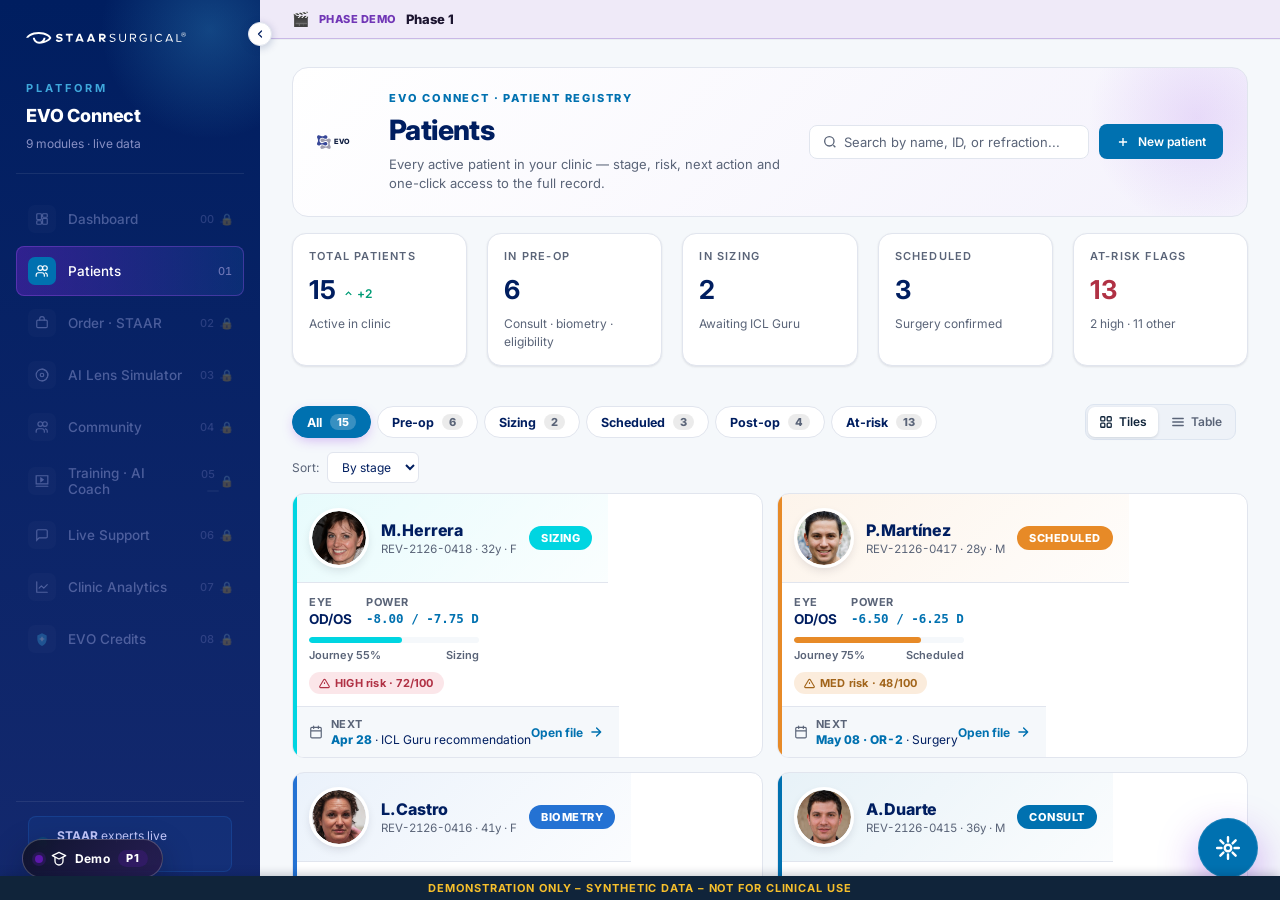
==== commit df795e8e: "Audit sweep: keyboard focus, colour contrast, type floor, reduced motion A-01 — 18 of 45 controls re" ====
--- a/dashboard/index.html
+++ b/dashboard/index.html
@@ -50,6 +50,8 @@
   <link rel="stylesheet" href="/dashboard/css/39-phase-demo-panel-docked-side-drawer-non-bl.css">
   <link rel="stylesheet" href="/dashboard/css/40-revai-copilot-clinic-level-ai-chat-phase-5.css">
   <link rel="stylesheet" href="/dashboard/css/41-stella-handoff.css">
+  <!-- loads last: the keyboard-focus and reduced-motion floor (audit A-01, A-06) -->
+  <link rel="stylesheet" href="/dashboard/css/42-a11y-focus.css">
 
   <!-- STELLA handoff: land straight on the patient case, never flash the REVAI home -->
   <style>html.sh-direct #dashboardView{visibility:hidden}html.sh-direct body{background:var(--cream,#fff)}html.sh-direct .universe{animation:none!important}
--- a/dashboard/css/01-revai-design-system-hybrid-premium-palette.css
+++ b/dashboard/css/01-revai-design-system-hybrid-premium-palette.css
@@ -6,7 +6,7 @@
   --navy: #001E60;          /* STAAR signature navy */
   --navy2: #14296E;         /* gradient mid */
   --navy3: #2A3F87;         /* lighter navy */
-  --teal: #0080C7;          /* STAAR clinical blue */
+  --teal: #0071B0;          /* STAAR clinical blue */
   --teal-lt: #3FA8DC;
   --teal-dk: #00609B;
   --teal-a: #00A6DC;        /* bright cyan accent */
@@ -15,9 +15,9 @@
   --ink: #001E60;           /* primary text matches navy */
   --mute: #5A6478;          /* secondary text */
   --white: #FFFFFF;
-  --gold: #0080C7;          /* primary accent — now STAAR blue (not purple) */
+  --gold: #0071B0;          /* primary accent — now STAAR blue (not purple) */
   --gold-lt: #3FA8DC;
-  --purple: #0080C7;        /* legacy alias → STAAR blue (cascades to old class names) */
+  --purple: #0071B0;        /* legacy alias → STAAR blue (cascades to old class names) */
   --warn: #E78A27;
   --warn-lt: #EEA33C;
   --line: #E1E5EE;
--- a/dashboard/css/05-icl-universe-detail-full-screen-overlay.css
+++ b/dashboard/css/05-icl-universe-detail-full-screen-overlay.css
@@ -70,7 +70,7 @@
   position: relative; z-index: 1;
 }
 .us-eyebrow {
-  font-size: 10px; font-weight: 700; color: var(--gold-lt);
+  font-size: 11px; font-weight: 700; color: var(--gold-lt);
   letter-spacing: 3px; text-transform: uppercase;
 }
 .us-title { font-size: 18px; font-weight: 800; margin-top: 6px; letter-spacing: -.01em; }
@@ -98,7 +98,7 @@
   background: linear-gradient(135deg, var(--gold) 0%, var(--teal) 100%);
 }
 .us-nav button .mod-icon svg { width: 14px; height: 14px; }
-.us-nav button .mod-num { margin-left: auto; font-size: 10px; color: #6C75B5; font-variant-numeric: tabular-nums; }
+.us-nav button .mod-num { margin-left: auto; font-size: 11px; color: #6C75B5; font-variant-numeric: tabular-nums; }
 
 .us-footer {
   margin-top: auto; padding: 14px 12px 4px;
@@ -152,7 +152,7 @@
 }
 .panel-head h3 { font-size: 14px; font-weight: 700; letter-spacing: -.005em; }
 .panel-head .chip {
-  font-size: 10.5px; font-weight: 700; padding: 3px 10px;
+  font-size: 11px; font-weight: 700; padding: 3px 10px;
   border-radius: 100px; background: var(--sand); color: var(--mute);
   text-transform: uppercase; letter-spacing: 1px;
 }
--- a/dashboard/css/06-table.css
+++ b/dashboard/css/06-table.css
@@ -49,7 +49,7 @@
 /* Biometry data list */
 .biom-grid { display: grid; grid-template-columns: repeat(2, 1fr); gap: 12px; }
 .biom-item { padding: 12px 14px; border-radius: 8px; background: var(--cream); }
-.biom-item .lbl { font-size: 10.5px; color: var(--mute); font-weight: 600; text-transform: uppercase; letter-spacing: .5px; }
+.biom-item .lbl { font-size: 11px; color: var(--mute); font-weight: 600; text-transform: uppercase; letter-spacing: .5px; }
 .biom-item .val { font-size: 20px; font-weight: 700; margin-top: 2px; letter-spacing: -.01em; }
 .biom-item .unit { font-size: 13px; color: var(--mute); font-weight: 500; }
 .biom-item .bar { height: 4px; background: var(--sand); border-radius: 100px; margin-top: 8px; overflow: hidden; }
@@ -68,7 +68,7 @@
 }
 .ai-panel h3 { font-size: 15px; font-weight: 700; color: white; }
 .ai-panel .ai-eyebrow {
-  font-size: 10px; font-weight: 700; letter-spacing: 3px; color: var(--gold-lt);
+  font-size: 11px; font-weight: 700; letter-spacing: 3px; color: var(--gold-lt);
   text-transform: uppercase; display: inline-flex; align-items: center; gap: 6px;
 }
 .ai-rec {
@@ -93,7 +93,7 @@
 .formula-row.winner { background: rgba(127,33,224,.08); border: 1px solid rgba(127,33,224,.25); }
 .formula-row .name { font-weight: 600; }
 .formula-row .val { font-variant-numeric: tabular-nums; font-weight: 700; }
-.formula-row .tag { font-size: 10px; padding: 2px 8px; border-radius: 100px; background: var(--gold); color: white; font-weight: 700; letter-spacing: .5px; text-transform: uppercase; margin-left: 8px; }
+.formula-row .tag { font-size: 11px; padding: 2px 8px; border-radius: 100px; background: var(--gold); color: white; font-weight: 700; letter-spacing: .5px; text-transform: uppercase; margin-left: 8px; }
 
 /* Vault prediction bar chart */
 .vault-chart { display: flex; align-items: flex-end; gap: 10px; height: 140px; padding: 10px 0; }
@@ -110,9 +110,9 @@
 }
 .vault-chart .b span {
   position: absolute; top: -18px; left: 50%; transform: translateX(-50%);
-  font-size: 10.5px; font-weight: 700; color: var(--ink);
-}
-.vault-chart .lbl { font-size: 10.5px; color: var(--mute); font-weight: 600; }
+  font-size: 11px; font-weight: 700; color: var(--ink);
+}
+.vault-chart .lbl { font-size: 11px; color: var(--mute); font-weight: 600; }
 
 /* Pipeline stepper */
 .pipeline { display: grid; grid-template-columns: repeat(5, 1fr); gap: 0; margin-bottom: 16px; }
@@ -136,7 +136,7 @@
 .pipe-step.done .node { background: var(--teal); border-color: var(--teal); color: white; }
 .pipe-step.active .node { background: var(--gold); border-color: var(--gold); color: white; box-shadow: 0 0 0 5px rgba(127,33,224,.15); }
 .pipe-step .lbl { font-size: 11.5px; font-weight: 600; color: var(--ink); }
-.pipe-step .sub { font-size: 10.5px; color: var(--mute); }
+.pipe-step .sub { font-size: 11px; color: var(--mute); }
 
 /* OR timer / live ops */
 .or-card { padding: 18px 20px; }
@@ -236,7 +236,7 @@
   position: absolute; top: 8px; left: 8px; z-index: 2;
   padding: 3px 8px; border-radius: 6px;
   background: rgba(255,255,255,.92); color: var(--navy);
-  font-size: 9.5px; font-weight: 800; letter-spacing: .04em; text-transform: uppercase;
+  font-size: 11px; font-weight: 800; letter-spacing: .04em; text-transform: uppercase;
   box-shadow: 0 2px 6px rgba(0,30,96,.18);
   backdrop-filter: blur(4px);
 }
@@ -244,7 +244,7 @@
   position: absolute; bottom: 8px; right: 8px; z-index: 2;
   padding: 3px 8px; border-radius: 6px;
   background: rgba(0,0,0,.62); color: white;
-  font-size: 10px; font-weight: 700; font-variant-numeric: tabular-nums;
+  font-size: 11px; font-weight: 700; font-variant-numeric: tabular-nums;
   letter-spacing: .02em;
   backdrop-filter: blur(4px);
 }
@@ -287,7 +287,7 @@
 .msg .bubble { padding: 10px 13px; border-radius: 12px; background: var(--cream); font-size: 13px; line-height: 1.45; }
 .msg.me .bubble { background: var(--teal); color: white; }
 .msg.revai .bubble { background: rgba(127,33,224,.08); }
-.msg .meta { font-size: 10.5px; color: var(--mute); margin-top: 4px; }
+.msg .meta { font-size: 11px; color: var(--mute); margin-top: 4px; }
 .chat-input {
   margin-top: 12px; padding: 10px; border: 1px solid var(--line); border-radius: 10px;
   display: flex; align-items: center; gap: 8px;
--- a/dashboard/css/07-social-feed-community.css
+++ b/dashboard/css/07-social-feed-community.css
@@ -18,7 +18,7 @@
   font-weight: 700; font-size: 13px; border: 2px solid white;
 }
 .story-ring.add .inner { background: var(--cream); color: var(--teal); border: 2px dashed var(--line); }
-.story .nm { font-size: 10.5px; color: var(--mute); max-width: 68px; text-align: center; line-height: 1.2; }
+.story .nm { font-size: 11px; color: var(--mute); max-width: 68px; text-align: center; line-height: 1.2; }
 
 .composer {
   display: flex; gap: 10px; padding: 12px; border: 1px solid var(--line); border-radius: 10px;
@@ -110,14 +110,14 @@
   width: 28px; height: 28px; border-radius: 50%;
   background: linear-gradient(135deg, var(--gold) 0%, var(--teal-dk) 100%);
   color: white; display: grid; place-items: center;
-  font-weight: 700; font-size: 10px; flex-shrink: 0;
+  font-weight: 700; font-size: 11px; flex-shrink: 0;
 }
 .comment .bubble {
   background: var(--cream); padding: 8px 12px; border-radius: 14px;
   font-size: 12.5px; line-height: 1.45;
 }
 .comment .bubble b { font-weight: 700; font-size: 12px; display: block; margin-bottom: 2px; }
-.comment-meta { font-size: 10.5px; color: var(--mute); margin: 4px 0 0 12px; display: flex; gap: 12px; }
+.comment-meta { font-size: 11px; color: var(--mute); margin: 4px 0 0 12px; display: flex; gap: 12px; }
 .comment-meta button { color: var(--mute); font-weight: 600; }
 .comment-meta button:hover { color: var(--teal); }
 
@@ -128,7 +128,7 @@
   transition: background .15s;
 }
 .trend-item:hover { background: var(--cream); }
-.trend-item .cat { font-size: 10.5px; color: var(--mute); font-weight: 600; text-transform: uppercase; letter-spacing: .5px; }
+.trend-item .cat { font-size: 11px; color: var(--mute); font-weight: 600; text-transform: uppercase; letter-spacing: .5px; }
 .trend-item .tag { font-size: 13.5px; font-weight: 700; color: var(--ink); margin-top: 2px; }
 .trend-item .posts { font-size: 11px; color: var(--mute); margin-top: 1px; }
 
--- a/dashboard/css/08-analytics-charts.css
+++ b/dashboard/css/08-analytics-charts.css
@@ -4,7 +4,7 @@
 .chart-wrap { width: 100%; height: 220px; position: relative; }
 .chart-wrap svg { width: 100%; height: 100%; overflow: visible; }
 .chart-grid line { stroke: var(--line); stroke-width: 1; }
-.chart-axis { fill: var(--mute); font-size: 10.5px; font-family: Inter, sans-serif; }
+.chart-axis { fill: var(--mute); font-size: 11px; font-family: Inter, sans-serif; }
 .chart-area { fill: url(#gradArea); }
 /* Case-volume chart wrap — preserve aspect, no stretching */
 .volume-chart-wrap {
--- a/dashboard/css/09-next-events.css
+++ b/dashboard/css/09-next-events.css
@@ -13,7 +13,7 @@
   overflow: hidden; background: white;
 }
 .event .date-chip .mo {
-  font-size: 9.5px; font-weight: 700; letter-spacing: 1px;
+  font-size: 11px; font-weight: 700; letter-spacing: 1px;
   background: var(--gold); color: white; padding: 2px 0; text-transform: uppercase;
 }
 .event .date-chip .day {
@@ -27,7 +27,7 @@
 .event.community .date-chip .mo { background: var(--teal-a); color: var(--ink); }
 .event .body { flex: 1; }
 .event .tag {
-  font-size: 10px; font-weight: 700; color: var(--mute);
+  font-size: 11px; font-weight: 700; color: var(--mute);
   letter-spacing: 1px; text-transform: uppercase;
 }
 .event.surgery .tag { color: var(--warn); }
--- a/dashboard/css/10-ai-copilot-floating.css
+++ b/dashboard/css/10-ai-copilot-floating.css
@@ -20,7 +20,7 @@
 @keyframes pulse { 0% { transform: scale(1); opacity: .6; } 100% { transform: scale(1.5); opacity: 0; } }
 .copilot-fab .kbd {
   position: absolute; bottom: -22px; right: 12px;
-  font-size: 10px; color: var(--mute); font-weight: 600;
+  font-size: 11px; color: var(--mute); font-weight: 600;
   background: white; padding: 2px 6px; border-radius: 4px; border: 1px solid var(--line);
   opacity: 0; transition: opacity .15s;
 }
--- a/dashboard/css/11-risk-agent-card.css
+++ b/dashboard/css/11-risk-agent-card.css
@@ -27,7 +27,7 @@
 }
 .risk-agent h3 { font-size: 15px; font-weight: 700; color: white; }
 .risk-agent .risk-eyebrow {
-  font-size: 10px; font-weight: 700; letter-spacing: 3px; color: var(--warn-lt);
+  font-size: 11px; font-weight: 700; letter-spacing: 3px; color: var(--warn-lt);
   text-transform: uppercase;
 }
 .risk-score {
@@ -39,7 +39,7 @@
 .risk-score .val {
   font-size: 40px; font-weight: 800; color: var(--warn-lt); letter-spacing: -.02em;
 }
-.risk-score .lbl { font-size: 10.5px; color: var(--warn-lt); font-weight: 700; text-transform: uppercase; letter-spacing: 2px; }
+.risk-score .lbl { font-size: 11px; color: var(--warn-lt); font-weight: 700; text-transform: uppercase; letter-spacing: 2px; }
 .risk-score .msg { font-size: 12.5px; color: #C7CBFF; margin-top: 4px; line-height: 1.45; }
 
 .risk-alerts { margin-top: 14px; display: flex; flex-direction: column; gap: 8px; position: relative; z-index: 1; }
@@ -52,7 +52,7 @@
 .risk-alert.med  { border-left-color: var(--gold-lt); }
 .risk-alert.low  { border-left-color: var(--teal-a); }
 .risk-alert .sev {
-  font-size: 9.5px; font-weight: 800; letter-spacing: 1.2px; text-transform: uppercase;
+  font-size: 11px; font-weight: 800; letter-spacing: 1.2px; text-transform: uppercase;
   padding: 3px 8px; border-radius: 100px; flex-shrink: 0; align-self: flex-start;
 }
 .risk-alert.high .sev { background: rgba(231,138,39,.25); color: var(--warn-lt); }
@@ -102,7 +102,7 @@
   display: flex; flex-direction: column; gap: 6px; align-items: flex-end;
 }
 .risk-case .sev-badge {
-  font-size: 9.5px; font-weight: 800; letter-spacing: 1.2px; text-transform: uppercase;
+  font-size: 11px; font-weight: 800; letter-spacing: 1.2px; text-transform: uppercase;
   padding: 3px 10px; border-radius: 100px;
 }
 .risk-case.high .sev-badge { background: rgba(231,138,39,.25); color: var(--warn-lt); }
@@ -233,7 +233,7 @@
   margin-top: 3px;
 }
 .evo-toast-sub {
-  font-size: 10.5px; color: rgba(255,255,255,.72); font-weight: 500;
+  font-size: 11px; color: rgba(255,255,255,.72); font-weight: 500;
   margin-top: 1px;
 }
 .evo-toast-balance {
@@ -243,7 +243,7 @@
   flex-shrink: 0;
 }
 .evo-toast-balance .etb-lbl {
-  font-size: 9px; font-weight: 800; letter-spacing: .12em;
+  font-size: 11px; font-weight: 800; letter-spacing: .12em;
   color: rgba(255,255,255,.62); text-transform: uppercase;
 }
 .evo-toast-balance .etb-val {
@@ -265,5 +265,5 @@
 .dropzone svg { width: 36px; height: 36px; color: var(--teal); margin-bottom: 10px; display: block; flex: 0 0 auto; }
 .dropzone h4 { font-size: 13px; font-weight: 700; margin: 0 0 4px; }
 .dropzone p { font-size: 11.5px; color: var(--mute); margin: 0; }
-.dropzone .supp { font-size: 10.5px; color: var(--mute); margin-top: 10px; }
+.dropzone .supp { font-size: 11px; color: var(--mute); margin-top: 10px; }
 .dropzone input[type="file"] { display: none !important; }
--- a/dashboard/css/12-patient-trello-kanban-board-dashboard.css
+++ b/dashboard/css/12-patient-trello-kanban-board-dashboard.css
@@ -14,14 +14,14 @@
   display: flex; align-items: center; justify-content: space-between; gap: 6px;
   padding: 2px 2px 8px; border-bottom: 1px dashed var(--line); margin-bottom: 2px;
 }
-.trello-col-head .nm { font-size: 10.5px; font-weight: 700; letter-spacing: 0.3px; text-transform: uppercase; color: var(--ink); white-space: nowrap; overflow: hidden; text-overflow: ellipsis; min-width: 0; flex: 1; }
+.trello-col-head .nm { font-size: 11px; font-weight: 700; letter-spacing: 0.3px; text-transform: uppercase; color: var(--ink); white-space: nowrap; overflow: hidden; text-overflow: ellipsis; min-width: 0; flex: 1; }
 .trello-col-head .ct {
-  font-size: 10.5px; font-weight: 700; padding: 2px 7px; border-radius: 999px;
+  font-size: 11px; font-weight: 700; padding: 2px 7px; border-radius: 999px;
   background: rgba(127,33,224,.1); color: var(--purple);
 }
 .trello-col.consult .ct { background: rgba(127,33,224,.12); color: var(--purple); }
 .trello-col.biometry .ct { background: rgba(36,114,211,.12); color: var(--teal); }
-.trello-col.sizing .ct { background: rgba(0,213,225,.15); color: #0097a5; }
+.trello-col.sizing .ct { background: rgba(0,213,225,.15); color: #007A85; }
 .trello-col.scheduled .ct { background: rgba(231,138,39,.15); color: #b4681e; }
 .trello-col.postop .ct { background: rgba(0,156,118,.14); color: var(--green); }
 .trello-card {
@@ -40,17 +40,17 @@
   white-space: nowrap; overflow: hidden; text-overflow: ellipsis;
 }
 .trello-card .tc-id {
-  font-size: 10px; color: var(--mute); font-variant-numeric: tabular-nums;
+  font-size: 11px; color: var(--mute); font-variant-numeric: tabular-nums;
   white-space: nowrap; overflow: hidden; text-overflow: ellipsis;
 }
-.trello-card .tc-meta { display: flex; gap: 4px; flex-wrap: wrap; font-size: 10px; }
+.trello-card .tc-meta { display: flex; gap: 4px; flex-wrap: wrap; font-size: 11px; }
 .trello-card .tc-pill {
   padding: 2px 6px; border-radius: 4px; background: var(--cream);
   font-weight: 700; color: var(--ink); white-space: nowrap;
 }
 .trello-card .tc-pill.eye { color: var(--teal); background: rgba(36,114,211,.08); }
 .trello-card .tc-pill.pwr { color: var(--purple); background: rgba(127,33,224,.08); font-variant-numeric: tabular-nums; }
-.trello-card .tc-pill.risk { font-size: 9.5px; padding: 2px 5px; }
+.trello-card .tc-pill.risk { font-size: 11px; padding: 2px 5px; }
 .trello-card .tc-risk {
   position: absolute; top: 0; right: 0; width: 3px; bottom: 0;
 }
--- a/dashboard/css/13-patient-file-drawer-right-side-slide-in.css
+++ b/dashboard/css/13-patient-file-drawer-right-side-slide-in.css
@@ -32,12 +32,12 @@
 .pd-head .pd-sub { font-size: 12px; color: var(--mute); font-variant-numeric: tabular-nums; }
 .pd-head .pd-chips { margin-top: 8px; display: flex; gap: 6px; flex-wrap: wrap; }
 .pd-head .pd-chips .c {
-  font-size: 10.5px; font-weight: 700; padding: 3px 8px; border-radius: 999px;
+  font-size: 11px; font-weight: 700; padding: 3px 8px; border-radius: 999px;
   background: var(--cream); color: var(--ink); letter-spacing: 0.2px;
 }
 .pd-head .pd-chips .c.stage { background: rgba(127,33,224,.1); color: var(--purple); }
 .pd-head .pd-chips .c.eye   { background: rgba(36,114,211,.1); color: var(--teal); }
-.pd-head .pd-chips .c.pwr   { background: rgba(0,213,225,.14); color: #0097a5; }
+.pd-head .pd-chips .c.pwr   { background: rgba(0,213,225,.14); color: #007A85; }
 .pd-head .pd-chips .c.risk-high { background: rgba(228,81,103,.14); color: #B03144; }
 .pd-head .pd-chips .c.risk-med  { background: rgba(231,138,39,.16); color: #A1641A; }
 .pd-head .pd-chips .c.risk-low  { background: rgba(0,156,118,.14); color: #00754F; }
@@ -57,7 +57,7 @@
   height: 2px; background: var(--purple); border-radius: 2px 2px 0 0;
 }
 .pd-tab .num {
-  display: inline-block; margin-left: 5px; font-size: 10px; padding: 1px 6px;
+  display: inline-block; margin-left: 5px; font-size: 11px; padding: 1px 6px;
   border-radius: 999px; background: var(--cream); color: var(--mute); font-weight: 700;
 }
 .pd-tab.active .num { background: rgba(127,33,224,.12); color: var(--purple); }
@@ -83,7 +83,7 @@
 .bis-disclaimer .bis-ic svg { width: 13px; height: 13px; }
 .bis-disclaimer .bis-body { flex: 1; min-width: 0; display: flex; align-items: baseline; gap: 8px; flex-wrap: wrap; }
 .bis-disclaimer .bis-ttl {
-  font-size: 9.5px; font-weight: 800; letter-spacing: .14em; text-transform: uppercase;
+  font-size: 11px; font-weight: 800; letter-spacing: .14em; text-transform: uppercase;
   color: #9A4A0E; flex-shrink: 0;
 }
 .bis-disclaimer .bis-txt { font-size: 11.5px; color: #1A2547; line-height: 1.45; }
@@ -98,7 +98,7 @@
   white-space: nowrap;
   display: inline-flex; align-items: center; gap: 5px;
 }
-.bis-disclaimer .bis-ack:hover { background: #0080C7; }
+.bis-disclaimer .bis-ack:hover { background: #0071B0; }
 
 /* Collapsed (acknowledged) state — pill-sized, neutral, click to re-expand */
 .bis-disclaimer.bis-ack-done {
@@ -110,10 +110,10 @@
 }
 .bis-disclaimer.bis-ack-done .bis-ic { width: 18px; height: 18px; background: #5A6478; border-radius: 4px; }
 .bis-disclaimer.bis-ack-done .bis-ic svg { width: 11px; height: 11px; }
-.bis-disclaimer.bis-ack-done .bis-ttl { color: #5A6478; font-size: 9px; }
+.bis-disclaimer.bis-ack-done .bis-ttl { color: #5A6478; font-size: 11px; }
 .bis-disclaimer.bis-ack-done .bis-txt { display: none; }
 .bis-disclaimer.bis-ack-done .bis-ack {
-  background: transparent; color: #15803D; padding: 2px 6px; font-size: 10.5px;
+  background: transparent; color: #15803D; padding: 2px 6px; font-size: 11px;
   border: 1px solid #D8E0EE;
 }
 .bis-disclaimer.bis-ack-done .bis-ack:hover { background: #15803D; color: #fff; border-color: #15803D; }
@@ -124,7 +124,7 @@
   font-size: 11px; font-weight: 700; text-transform: uppercase; letter-spacing: 0.6px;
   color: var(--mute); margin: 0 0 10px; display: flex; align-items: center; gap: 8px;
 }
-.pd-section h4 .tag { font-size: 9.5px; padding: 2px 7px; border-radius: 999px; background: var(--cream); color: var(--ink); letter-spacing: 0.2px; }
+.pd-section h4 .tag { font-size: 11px; padding: 2px 7px; border-radius: 999px; background: var(--cream); color: var(--ink); letter-spacing: 0.2px; }
 
 /* === Refractive Algorithm panel (Pre-Op procedure recommendation — primary) === */
 .ra-section { padding: 0; }
@@ -132,16 +132,16 @@
 .ra-head { display: flex; align-items: flex-start; justify-content: space-between; gap: 16px; margin-bottom: 14px; }
 .ra-head-l { display: flex; align-items: flex-start; gap: 14px; flex: 1; min-width: 0; }
 .ra-head-r { flex-shrink: 0; }
-.ra-title-ic { width: 38px; height: 38px; border-radius: 9px; background: linear-gradient(135deg, #0080C7 0%, #001E60 100%); color: #fff; display: inline-flex; align-items: center; justify-content: center; flex-shrink: 0; box-shadow: 0 4px 10px -3px rgba(0,30,96,.35); }
+.ra-title-ic { width: 38px; height: 38px; border-radius: 9px; background: linear-gradient(135deg, #0071B0 0%, #001E60 100%); color: #fff; display: inline-flex; align-items: center; justify-content: center; flex-shrink: 0; box-shadow: 0 4px 10px -3px rgba(0,30,96,.35); }
 .ra-title-ic svg { width: 20px; height: 20px; }
 .ra-h2 { font-size: 18px; font-weight: 700; color: #001E60; margin: 0 0 4px; letter-spacing: -.015em; line-height: 1.2; }
-.ra-tag { background: rgba(0,128,199,.12) !important; color: #0080C7 !important; font-weight: 700 !important; padding: 4px 10px !important; font-size: 10.5px !important; }
+.ra-tag { background: rgba(0,128,199,.12) !important; color: #0071B0 !important; font-weight: 700 !important; padding: 4px 10px !important; font-size: 11px !important; }
 .ra-help { font-size: 12.5px; color: var(--mute); line-height: 1.55; margin: 0; max-width: 720px; }
 .ra-frame-wrap { position: relative; border: 1px solid var(--line); border-radius: 10px; overflow: hidden; background: #faf9f5; }
 .ra-frame { width: 100%; height: 720px; border: 0; display: block; background: #faf9f5; }
 .ra-frame-toolbar { position: absolute; top: 10px; right: 10px; display: flex; gap: 6px; z-index: 2; }
 .ra-action { display: inline-flex; align-items: center; gap: 6px; font-size: 11px; font-weight: 600; padding: 6px 10px; border-radius: 6px; background: #fff; border: 1px solid var(--line); color: var(--ink); cursor: pointer; box-shadow: 0 1px 2px rgba(0,30,96,.08); transition: background .15s, border-color .15s, color .15s; }
-.ra-action:hover { background: #0080C7; border-color: #0080C7; color: #fff; }
+.ra-action:hover { background: #0071B0; border-color: #0071B0; color: #fff; }
 .ra-action svg { stroke-width: 2.4; }
 @media (max-width: 1100px) { .ra-frame { height: 640px; } .ra-head { flex-direction: column; align-items: flex-start; } }
 
@@ -202,7 +202,7 @@
 
 /* Eye picker tabs */
 .po-eye-tabs { display: flex; gap: 0; border-bottom: 1px solid var(--line); margin-bottom: 14px; }
-.po-eye-tab { padding: 10px 22px; background: transparent; border: 0; font-size: 13px; font-weight: 700; color: #94A0B8; cursor: pointer; font-family: inherit; border-bottom: 2px solid transparent; margin-bottom: -1px; transition: all .14s; }
+.po-eye-tab { padding: 10px 22px; background: transparent; border: 0; font-size: 13px; font-weight: 700; color: #63708A; cursor: pointer; font-family: inherit; border-bottom: 2px solid transparent; margin-bottom: -1px; transition: all .14s; }
 .po-eye-tab:hover { color: #001E60; }
 .po-eye-tab.active { color: #001E60; border-bottom-color: #001E60; }
 
@@ -214,7 +214,7 @@
 .po-context-row { display: grid; grid-template-columns: 1.4fr 1.2fr 1fr auto; gap: 10px; margin-bottom: 10px; }
 .po-ctx-card { display: flex; align-items: center; gap: 10px; padding: 10px 14px; background: #fff; border: 1px solid var(--line); border-radius: 10px; }
 .po-ctx-ic { width: 30px; height: 30px; border-radius: 8px; color: #fff; display: grid; place-items: center; font-size: 11px; font-weight: 800; flex-shrink: 0; }
-.po-ctx-k { font-size: 9.5px; font-weight: 800; color: #94A0B8; letter-spacing: .12em; text-transform: uppercase; }
+.po-ctx-k { font-size: 11px; font-weight: 800; color: #63708A; letter-spacing: .12em; text-transform: uppercase; }
 .po-ctx-v { font-size: 12.5px; font-weight: 700; color: #001E60; margin-top: 1px; }
 .po-ctx-date { background: #F5F8FB; }
 .po-disclaimer-btn { display: inline-flex; align-items: center; gap: 5px; padding: 8px 14px; background: #FEF3E2; border: 1px solid #F4C57A; border-radius: 8px; font-size: 11.5px; font-weight: 700; color: #B26821; cursor: pointer; font-family: inherit; transition: all .14s; }
@@ -230,7 +230,7 @@
 .po-bio-iol-head { font-size: 11px; font-weight: 800; color: #5A6478; letter-spacing: .12em; text-transform: uppercase; margin-bottom: 4px; }
 .po-bio-iol-grid { display: grid; grid-template-columns: repeat(3, 1fr); gap: 6px; }
 .po-bio-iol-grid > div { padding: 5px 8px; background: #F5F8FB; border-radius: 6px; display: flex; flex-direction: column; gap: 1px; }
-.po-bio-iol-grid span { font-size: 9.5px; color: #5A6478; font-weight: 700; letter-spacing: .06em; text-transform: uppercase; }
+.po-bio-iol-grid span { font-size: 11px; color: #5A6478; font-weight: 700; letter-spacing: .06em; text-transform: uppercase; }
 .po-bio-iol-grid b { font-size: 12px; color: #001E60; font-variant-numeric: tabular-nums; }
 
 /* Visit head */
@@ -245,7 +245,7 @@
 .po-ms-node svg { width: 11px; height: 11px; color: #fff; }
 .po-ms.done .po-ms-node { background: #001E60; border-color: #001E60; color: #fff; }
 .po-ms.active .po-ms-node { background: #08B1C2; border-color: #08B1C2; box-shadow: 0 0 0 4px rgba(8,177,194,.18); }
-.po-ms-lbl { font-size: 10.5px; font-weight: 800; color: #94A0B8; letter-spacing: .04em; }
+.po-ms-lbl { font-size: 11px; font-weight: 800; color: #63708A; letter-spacing: .04em; }
 .po-ms.done .po-ms-lbl, .po-ms.active .po-ms-lbl { color: #001E60; }
 .po-ms.active .po-ms-lbl { color: #08B1C2; }
 .po-ms-link { flex: 1; height: 2px; background: #E1E5EE; min-width: 12px; }
@@ -258,28 +258,28 @@
 .po-left { display: flex; flex-direction: column; gap: 12px; }
 .po-data-grid { display: grid; grid-template-columns: 0.9fr 1.1fr 0.7fr; gap: 10px; align-items: stretch; }
 .po-data-card { background: #fff; border: 1px solid var(--line); border-radius: 10px; padding: 12px; display: flex; flex-direction: column; gap: 8px; }
-.po-data-head { display: flex; align-items: center; justify-content: space-between; font-size: 10px; font-weight: 800; color: #5A6478; letter-spacing: .14em; text-transform: uppercase; padding-bottom: 4px; border-bottom: 1px solid #EAEEF5; }
+.po-data-head { display: flex; align-items: center; justify-content: space-between; font-size: 11px; font-weight: 800; color: #5A6478; letter-spacing: .14em; text-transform: uppercase; padding-bottom: 4px; border-bottom: 1px solid #EAEEF5; }
 
 /* Surgical data card */
 .po-implant { display: flex; flex-direction: column; gap: 14px; align-items: center; padding: 8px 0; }
 .po-implant-size { text-align: center; padding: 12px; background: #F5F8FB; border-radius: 10px; width: 100%; }
 .pis-num { font-size: 22px; font-weight: 900; color: #001E60; letter-spacing: -.02em; }
-.pis-lbl { font-size: 9px; font-weight: 800; color: #5A6478; letter-spacing: .12em; text-transform: uppercase; margin-top: 2px; }
+.pis-lbl { font-size: 11px; font-weight: 800; color: #5A6478; letter-spacing: .12em; text-transform: uppercase; margin-top: 2px; }
 .po-implant-pos { display: flex; flex-direction: column; align-items: center; gap: 4px; }
-.pip-lbl { font-size: 10px; color: #5A6478; font-weight: 700; }
+.pip-lbl { font-size: 11px; color: #5A6478; font-weight: 700; }
 .po-lens-mini { width: 100px; height: 64px; display: block; }
 .po-lens-mini g { fill: none; stroke: #08B1C2; stroke-width: 6; stroke-linecap: round; stroke-miterlimit: 10; }
 .pip-orientation { font-size: 11px; font-weight: 700; color: #001E60; }
 
 /* Post-op data card sections (VAULT / ANGLE / PUPIL) */
 .po-pop-section { display: flex; flex-direction: column; gap: 6px; }
-.po-pop-section-lbl { font-size: 9.5px; font-weight: 800; color: #5A6478; letter-spacing: .14em; text-transform: uppercase; }
+.po-pop-section-lbl { font-size: 11px; font-weight: 800; color: #5A6478; letter-spacing: .14em; text-transform: uppercase; }
 .po-cell-row { display: grid; grid-template-columns: 1fr 1fr; gap: 6px; }
 .po-cell-row:has(.po-cell-lg) { grid-template-columns: 1fr; }
 .po-cell { padding: 8px 10px; background: #F5F8FB; border-radius: 6px; display: flex; flex-direction: column; gap: 2px; min-width: 0; }
 .po-cell-lg { background: #fff; border: 1.5px solid #08B1C2; }
-.po-cell-k { font-size: 8.5px; font-weight: 800; color: #94A0B8; letter-spacing: .14em; text-transform: uppercase; }
+.po-cell-k { font-size: 11px; font-weight: 800; color: #63708A; letter-spacing: .14em; text-transform: uppercase; }
 .po-cell-v { font-size: 13px; font-weight: 800; color: #001E60; font-variant-numeric: tabular-nums; }
 .po-cell-lg .po-cell-v { font-size: 16px; }
-.po-cell-v .po-unit { font-size: 10px; color: #5A6478; font-weight: 600; margin-left: 2px; }
+.po-cell-v .po-unit { font-size: 11px; color: #5A6478; font-weight: 600; margin-left: 2px; }
 .po-dash { color: #CBD2DD; font-weight: 600; }
--- a/dashboard/css/14-editable-post-op-cell-looks-like-a-value-b.css
+++ b/dashboard/css/14-editable-post-op-cell-looks-like-a-value-b.css
@@ -11,7 +11,7 @@
 .po-cell-edit:hover { border-bottom-color: #CBD2DD; }
 .po-cell-edit:focus { border-bottom-color: #08B1C2; background: rgba(8,177,194,.04); }
 .po-cell-edit::placeholder { color: #CBD2DD; font-weight: 600; }
-.po-cell-unit { font-size: 10px; color: #5A6478; font-weight: 600; flex-shrink: 0; }
+.po-cell-unit { font-size: 11px; color: #5A6478; font-weight: 600; flex-shrink: 0; }
 
 /* Auto-fill flash — applied to cells when populated by OCT auto-parse */
 .po-cell-flash {
@@ -78,7 +78,7 @@
 }
 .po-vev-legend {
   display: inline-flex; align-items: center; gap: 10px; flex-wrap: wrap;
-  font-size: 10.5px; font-weight: 700; color: #5A6478;
+  font-size: 11px; font-weight: 700; color: #5A6478;
 }
 .po-vev-legend-item {
   display: inline-flex; align-items: center; gap: 5px;
@@ -117,7 +117,7 @@
   gap: 12px; flex-wrap: wrap;
 }
 .po-eyephoto-eyebrow {
-  font-size: 9.5px; font-weight: 800; letter-spacing: .14em;
+  font-size: 11px; font-weight: 800; letter-spacing: .14em;
   text-transform: uppercase; color: #5C18AB; margin-bottom: 3px;
 }
 .po-eyephoto-card h4 { font-size: 13.5px; font-weight: 800; color: #001E60; margin: 0; letter-spacing: -.005em; }
@@ -133,7 +133,7 @@
 .po-eyephoto-clear {
   width: 26px; height: 26px; border-radius: 6px;
   background: #fff; border: 1px solid var(--line);
-  color: #94A0B8; cursor: pointer;
+  color: #63708A; cursor: pointer;
   display: grid; place-items: center;
   transition: all .14s;
 }
@@ -185,7 +185,7 @@
 .po-eyephoto-credit { color: #5A6478; font-weight: 600; }
 .po-eyephoto-tag {
   padding: 3px 9px; border-radius: 999px;
-  font-size: 10px; font-weight: 800; letter-spacing: .04em;
+  font-size: 11px; font-weight: 800; letter-spacing: .04em;
 }
 .po-eyephoto-tag.default { background: #F4F0FF; color: #5C18AB; }
 .po-eyephoto-tag.uploaded { background: rgba(22,179,134,.14); color: #117A57; }
@@ -214,7 +214,7 @@
   display: inline-flex; align-items: center; justify-content: center; gap: 8px;
   width: 100%;
   padding: 12px 18px;
-  background: linear-gradient(135deg, #001E60 0%, #0080C7 100%);
+  background: linear-gradient(135deg, #001E60 0%, #0071B0 100%);
   color: #fff; border: 0; border-radius: 10px;
   font-size: 13px; font-weight: 800; letter-spacing: -.005em;
   cursor: pointer; font-family: inherit;
@@ -233,7 +233,7 @@
   background: rgba(255,196,67,.22);
   border: 1px solid rgba(255,196,67,.45);
   border-radius: 999px;
-  font-size: 10.5px; font-weight: 800;
+  font-size: 11px; font-weight: 800;
   color: #FFC443;
   letter-spacing: .04em;
 }
@@ -245,8 +245,8 @@
 .po-calc-list { padding: 0 14px 12px; display: flex; flex-direction: column; gap: 8px; }
 .po-calc-item { display: flex; justify-content: space-between; align-items: flex-start; gap: 12px; padding: 8px 12px; background: #F5F8FB; border-radius: 8px; font-size: 11.5px; }
 .po-calc-item b { color: #001E60; font-weight: 800; }
-.po-calc-sub { color: #5A6478; margin-top: 2px; font-size: 10.5px; }
-.po-calc-date { color: #94A0B8; font-size: 10.5px; font-weight: 700; flex-shrink: 0; font-variant-numeric: tabular-nums; }
+.po-calc-sub { color: #5A6478; margin-top: 2px; font-size: 11px; }
+.po-calc-date { color: #63708A; font-size: 11px; font-weight: 700; flex-shrink: 0; font-variant-numeric: tabular-nums; }
 
 /* Right column: AS-OCT image card */
 .po-image-card { background: #fff; border: 1px solid var(--line); border-radius: 10px; overflow: hidden; display: flex; flex-direction: column; }
@@ -262,14 +262,14 @@
   transition: all .14s;
 }
 .po-img-import-btn:hover { background: #001E60; color: #fff; border-color: #001E60; }
-.po-image-sub { font-size: 10.5px; color: #5A6478; margin-top: 2px; font-weight: 600; }
-.po-image-meta { font-size: 10.5px; color: #5A6478; font-weight: 700; font-variant-numeric: tabular-nums; }
+.po-image-sub { font-size: 11px; color: #5A6478; margin-top: 2px; font-weight: 600; }
+.po-image-meta { font-size: 11px; color: #5A6478; font-weight: 700; font-variant-numeric: tabular-nums; }
 .po-image-body { position: relative; background: #000; min-height: 300px; display: flex; align-items: center; justify-content: center; }
 .po-image-body.po-image-body-light { background: #F4F6FA; }
 .po-oct-img { width: 100%; height: auto; display: block; max-height: 540px; object-fit: contain; }
 .po-img-overlay { position: absolute; inset: 0; pointer-events: none; }
-.po-img-tag { position: absolute; padding: 3px 8px; border-radius: 4px; font-size: 10.5px; font-weight: 800; color: #fff; box-shadow: 0 2px 6px rgba(0,0,0,.35); white-space: nowrap; }
-.po-image-foot { display: flex; justify-content: space-between; padding: 8px 14px; font-size: 10px; color: #94A0B8; font-weight: 600; background: #F5F8FB; border-top: 1px solid var(--line); }
+.po-img-tag { position: absolute; padding: 3px 8px; border-radius: 4px; font-size: 11px; font-weight: 800; color: #fff; box-shadow: 0 2px 6px rgba(0,0,0,.35); white-space: nowrap; }
+.po-image-foot { display: flex; justify-content: space-between; padding: 8px 14px; font-size: 11px; color: #63708A; font-weight: 600; background: #F5F8FB; border-top: 1px solid var(--line); }
 
 @media (max-width: 720px) {
   .po-context-row { grid-template-columns: 1fr; }
--- a/dashboard/css/15-collapsed-mode-surgeon-hasn-t-activated-th.css
+++ b/dashboard/css/15-collapsed-mode-surgeon-hasn-t-activated-th.css
@@ -7,7 +7,7 @@
 .pc-tool-l { display: flex; align-items: flex-start; gap: 12px; min-width: 0; flex: 1; }
 .pc-tool-text { min-width: 0; display: flex; flex-direction: column; gap: 2px; }
 .pc-tool-eyebrow {
-  font-size: 10px; font-weight: 800; color: #5C18AB;
+  font-size: 11px; font-weight: 800; color: #5C18AB;
   letter-spacing: .14em; text-transform: uppercase;
 }
 .pc-tool-card .pc-h2 { margin: 0; }
@@ -15,7 +15,7 @@
 .pc-tool-open {
   display: inline-flex; align-items: center; gap: 8px;
   padding: 9px 16px; border-radius: 8px;
-  background: linear-gradient(135deg, #0080C7 0%, #001E60 100%);
+  background: linear-gradient(135deg, #0071B0 0%, #001E60 100%);
   color: #fff; border: none; cursor: pointer;
   font-size: 12.5px; font-weight: 700; font-family: inherit;
   box-shadow: 0 4px 14px -4px rgba(0,30,96,.40);
@@ -28,7 +28,7 @@
 .pc-head { display: flex; align-items: center; justify-content: space-between; gap: 14px; margin-bottom: 14px; padding-bottom: 12px; border-bottom: 1px solid var(--line); }
 .pc-head-l { display: flex; align-items: center; gap: 10px; min-width: 0; flex-wrap: wrap; }
 .pc-head-r { display: inline-flex; align-items: center; gap: 8px; flex-shrink: 0; }
-.pc-title-ic { width: 30px; height: 30px; border-radius: 7px; background: linear-gradient(135deg, #0080C7 0%, #001E60 100%); color: #fff; display: inline-flex; align-items: center; justify-content: center; flex-shrink: 0; box-shadow: 0 4px 10px -3px rgba(0,30,96,.35); }
+.pc-title-ic { width: 30px; height: 30px; border-radius: 7px; background: linear-gradient(135deg, #0071B0 0%, #001E60 100%); color: #fff; display: inline-flex; align-items: center; justify-content: center; flex-shrink: 0; box-shadow: 0 4px 10px -3px rgba(0,30,96,.35); }
 .pc-title-ic svg { width: 16px; height: 16px; }
 .pc-h2 { font-size: 15px; font-weight: 700; color: #001E60; margin: 0; letter-spacing: -.01em; }
 .pc-sub { font-size: 11.5px; color: var(--mute); font-weight: 500; }
@@ -43,7 +43,7 @@
   .pc-grid { grid-template-columns: 1fr; }
 }
 
-.pc-section-head { display: flex; align-items: center; gap: 8px; padding: 6px 0 4px; font-size: 11px; font-weight: 800; letter-spacing: .14em; text-transform: uppercase; color: #0080C7; border-bottom: 1px solid #E1E5EE; margin-bottom: 6px; }
+.pc-section-head { display: flex; align-items: center; gap: 8px; padding: 6px 0 4px; font-size: 11px; font-weight: 800; letter-spacing: .14em; text-transform: uppercase; color: #0071B0; border-bottom: 1px solid #E1E5EE; margin-bottom: 6px; }
 .pc-form-grid.pc-grid-2 { display: grid; grid-template-columns: repeat(2, minmax(0, 1fr)); gap: 4px 28px; }
 .pc-form-grid.pc-grid-3 { display: grid; grid-template-columns: repeat(3, minmax(0, 1fr)); gap: 8px; margin-bottom: 4px; }
 @media (max-width: 720px) {
@@ -56,7 +56,7 @@
 .pc-row-head { display: flex; align-items: center; justify-content: space-between; gap: 12px; margin-bottom: 6px; }
 .pc-row-lbl { min-width: 0; }
 .pc-lbl-ttl { font-size: 12.5px; font-weight: 700; color: #001E60; line-height: 1.2; }
-.pc-lbl-sub { font-size: 10.5px; color: #94A0B8; font-weight: 500; margin-top: 1px; }
+.pc-lbl-sub { font-size: 11px; color: #63708A; font-weight: 500; margin-top: 1px; }
 .pc-row-val { display: inline-flex; align-items: baseline; gap: 4px; flex-shrink: 0; }
 .pc-val-num { font-size: 16px; font-weight: 800; color: #1F4E92; font-variant-numeric: tabular-nums; letter-spacing: -.01em; }
 .pc-val-unit { font-size: 11px; color: #5A6478; font-weight: 600; }
@@ -65,14 +65,14 @@
 .pc-slider-row input[type="range"] { -webkit-appearance: none; appearance: none; width: 100%; height: 4px; background: #E1E5EE; border-radius: 999px; outline: none; cursor: pointer; }
 .pc-slider-row input[type="range"]::-webkit-slider-thumb { -webkit-appearance: none; appearance: none; width: 16px; height: 16px; border-radius: 50%; background: #001E60; border: 2px solid #fff; box-shadow: 0 2px 6px rgba(0,30,96,.32); cursor: pointer; }
 .pc-slider-row input[type="range"]::-moz-range-thumb { width: 14px; height: 14px; border-radius: 50%; background: #001E60; border: 2px solid #fff; box-shadow: 0 2px 6px rgba(0,30,96,.32); cursor: pointer; }
-.pc-slider-row input[type="range"]:hover::-webkit-slider-thumb { background: #0080C7; }
+.pc-slider-row input[type="range"]:hover::-webkit-slider-thumb { background: #0071B0; }
 
 /* Card rows (Ocular Health) — 3 across */
 .pc-card-row { padding: 12px; border: 1px solid var(--line); border-radius: 10px; background: #FAFBFC; display: flex; flex-direction: column; gap: 8px; }
 .pc-card-head { display: flex; flex-direction: column; gap: 2px; }
 .pc-btn-group { display: flex; flex-wrap: wrap; gap: 4px; }
 .pc-btn { padding: 5px 10px; border-radius: 5px; background: #fff; border: 1px solid var(--line); font-size: 11px; font-weight: 600; color: #5A6478; cursor: pointer; transition: all .14s; font-family: inherit; }
-.pc-btn:hover { border-color: #0080C7; color: #001E60; }
+.pc-btn:hover { border-color: #0071B0; color: #001E60; }
 .pc-btn.active { background: #001E60; color: #fff; border-color: #001E60; box-shadow: 0 2px 6px rgba(0,30,96,.22); }
 
 /* Result card on the right */
@@ -80,21 +80,21 @@
 .pc-result-card::before { content: ''; position: absolute; inset: 0; background: radial-gradient(circle at 110% 10%, rgba(255,255,255,.12) 0%, transparent 60%); pointer-events: none; }
 .pc-result-card > * { position: relative; z-index: 1; }
 .pc-sentinel-chip { display: inline-flex; align-items: center; gap: 6px; padding: 4px 9px; background: rgba(255,255,255,.10); border: 1px solid rgba(255,255,255,.18); border-radius: 7px; align-self: flex-start; }
-.pc-sentinel-nm { font-size: 10px; font-weight: 800; color: #fff; line-height: 1; }
-.pc-sentinel-sub { font-size: 7.5px; font-weight: 700; color: rgba(255,255,255,.7); letter-spacing: .14em; text-transform: uppercase; line-height: 1; margin-top: 2px; }
-.pc-result-eyebrow { font-size: 9.5px; font-weight: 800; letter-spacing: .14em; text-transform: uppercase; color: rgba(255,255,255,.75); margin-top: 4px; }
+.pc-sentinel-nm { font-size: 11px; font-weight: 800; color: #fff; line-height: 1; }
+.pc-sentinel-sub { font-size: 11px; font-weight: 700; color: rgba(255,255,255,.7); letter-spacing: .14em; text-transform: uppercase; line-height: 1; margin-top: 2px; }
+.pc-result-eyebrow { font-size: 11px; font-weight: 800; letter-spacing: .14em; text-transform: uppercase; color: rgba(255,255,255,.75); margin-top: 4px; }
 .pc-result-name { font-size: 32px; font-weight: 900; letter-spacing: -.025em; line-height: 1; color: #fff; margin-top: 2px; }
 .pc-result-meta { display: flex; gap: 6px; flex-wrap: wrap; margin-top: 4px; }
 .pc-conf-pill, .pc-score-pill { display: inline-flex; align-items: baseline; gap: 4px; padding: 3px 9px; border-radius: 999px; background: rgba(255,255,255,.18); font-size: 11px; font-weight: 800; color: #fff; }
-.pc-conf-pill em { font-style: normal; font-size: 9px; font-weight: 700; opacity: .85; }
+.pc-conf-pill em { font-style: normal; font-size: 11px; font-weight: 700; opacity: .85; }
 .pc-score-pill { background: rgba(0,0,0,.20); }
 .pc-reasons { display: flex; flex-direction: column; gap: 6px; padding: 10px 12px; background: rgba(255,255,255,.10); border-radius: 8px; margin-top: 6px; }
 .pc-reason { display: flex; align-items: flex-start; gap: 8px; font-size: 11.5px; line-height: 1.4; color: rgba(255,255,255,.95); }
-.pc-alts-head { font-size: 9.5px; font-weight: 800; letter-spacing: .14em; text-transform: uppercase; color: rgba(255,255,255,.55); margin-top: 4px; }
+.pc-alts-head { font-size: 11px; font-weight: 800; letter-spacing: .14em; text-transform: uppercase; color: rgba(255,255,255,.55); margin-top: 4px; }
 .pc-alts { display: flex; flex-direction: column; gap: 6px; }
 .pc-alt-row { display: flex; align-items: center; justify-content: space-between; font-size: 11px; color: rgba(255,255,255,.85); }
 .pc-alt-name { font-weight: 700; color: #fff; }
-.pc-alt-score { font-size: 10px; opacity: .75; font-variant-numeric: tabular-nums; }
+.pc-alt-score { font-size: 11px; opacity: .75; font-variant-numeric: tabular-nums; }
 .pc-alt-bar { height: 3px; border-radius: 999px; background: rgba(255,255,255,.12); overflow: hidden; margin-top: 3px; }
 .pc-alt-bar span { display: block; height: 100%; background: rgba(255,255,255,.55); border-radius: 999px; transition: width .25s; }
 .pc-result-actions { display: grid; grid-template-columns: 1fr 1fr; gap: 6px; margin-top: 8px; }
@@ -104,7 +104,7 @@
 /* === Procedure Rec rationale + evidence modal === */
 .prc-section { margin-bottom: 22px; }
 .prc-section-head { font-size: 13px; font-weight: 800; color: #001E60; letter-spacing: -.01em; margin-bottom: 10px; padding-bottom: 6px; border-bottom: 1px solid var(--line); }
-.prc-table-head { display: grid; grid-template-columns: 1.2fr 1fr 0.6fr 2.2fr; gap: 12px; padding: 6px 10px; font-size: 9.5px; font-weight: 800; letter-spacing: .12em; text-transform: uppercase; color: #94A0B8; }
+.prc-table-head { display: grid; grid-template-columns: 1.2fr 1fr 0.6fr 2.2fr; gap: 12px; padding: 6px 10px; font-size: 11px; font-weight: 800; letter-spacing: .12em; text-transform: uppercase; color: #63708A; }
 .prc-table { display: flex; flex-direction: column; gap: 4px; }
 .prc-row { display: grid; grid-template-columns: 1.2fr 1fr 0.6fr 2.2fr; gap: 12px; padding: 9px 10px; background: #F4F6FA; border-radius: 7px; font-size: 12px; align-items: center; }
 .prc-l { font-weight: 700; color: #001E60; }
@@ -125,11 +125,11 @@
 .prc-alt-why { font-size: 11.5px; color: #5A6478; }
 .prc-evidence-list { display: flex; flex-direction: column; gap: 8px; }
 .prc-ev-row { display: grid; grid-template-columns: 70px 1fr auto; gap: 12px; padding: 12px 14px; background: #FAFBFC; border: 1px solid var(--line); border-radius: 8px; align-items: center; }
-.prc-ev-tag { font-size: 9.5px; font-weight: 800; letter-spacing: .1em; text-transform: uppercase; color: #5C18AB; padding: 3px 8px; background: rgba(92,24,171,.10); border-radius: 4px; text-align: center; }
+.prc-ev-tag { font-size: 11px; font-weight: 800; letter-spacing: .1em; text-transform: uppercase; color: #5C18AB; padding: 3px 8px; background: rgba(92,24,171,.10); border-radius: 4px; text-align: center; }
 .prc-ev-body { min-width: 0; }
 .prc-ev-ttl { font-size: 12.5px; font-weight: 700; color: #001E60; line-height: 1.35; }
-.prc-ev-meta { font-size: 10.5px; color: #5A6478; margin-top: 3px; }
-.prc-ev-doi { font-size: 10.5px; color: #5A6478; font-family: ui-monospace, SFMono-Regular, Menlo, monospace; flex-shrink: 0; }
+.prc-ev-meta { font-size: 11px; color: #5A6478; margin-top: 3px; }
+.prc-ev-doi { font-size: 11px; color: #5A6478; font-family: ui-monospace, SFMono-Regular, Menlo, monospace; flex-shrink: 0; }
 .prc-disclaimer { display: flex; align-items: flex-start; gap: 8px; padding: 10px 12px; background: rgba(92,24,171,.06); border: 1px solid rgba(92,24,171,.18); border-radius: 8px; font-size: 11px; color: #4A1480; line-height: 1.5; margin-top: 10px; }
 .prc-disclaimer svg { flex-shrink: 0; margin-top: 1px; color: #5C18AB; }
 
@@ -143,7 +143,7 @@
   border-radius: 10px;
   margin-bottom: 12px;
   color: #fff;
-  background: linear-gradient(135deg, #001E60 0%, #0080C7 60%, #08B1C2 100%);
+  background: linear-gradient(135deg, #001E60 0%, #0071B0 60%, #08B1C2 100%);
   box-shadow: 0 6px 18px -8px rgba(0,30,96,.32);
   position: relative;
   overflow: hidden;
@@ -165,7 +165,7 @@
 .rrb-r { position: relative; z-index: 1; display: flex; flex-direction: column; align-items: flex-end; gap: 4px; flex-shrink: 0; }
 .rrb-tag {
   display: inline-block;
-  font-size: 10px; font-weight: 800; letter-spacing: .14em;
+  font-size: 11px; font-weight: 800; letter-spacing: .14em;
   text-transform: uppercase;
   color: rgba(255,255,255,.75);
   margin-bottom: 4px;
@@ -175,7 +175,7 @@
   font-size: 28px; font-weight: 900; letter-spacing: -.02em; line-height: 1;
   color: #fff;
 }
-.rrb-val.muted { color: #94A0B8; font-size: 22px; }
+.rrb-val.muted { color: #63708A; font-size: 22px; }
 .rrb-why {
   font-size: 11.5px; font-weight: 500; opacity: 0.82;
   margin-top: 4px;
@@ -188,20 +188,20 @@
 }
 .ra-result-banner.waiting .rrb-conf { background: #fff; border: 1px solid var(--line); color: #5A6478; }
 .rrb-conf-l {
-  font-size: 9.5px; font-weight: 800; letter-spacing: .12em;
+  font-size: 11px; font-weight: 800; letter-spacing: .12em;
   text-transform: uppercase;
   color: rgba(255,255,255,.75);
 }
-.ra-result-banner.waiting .rrb-conf-l { color: #94A0B8; }
+.ra-result-banner.waiting .rrb-conf-l { color: #63708A; }
 .rrb-conf-v {
   font-size: 16px; font-weight: 900;
   color: #fff;
   font-variant-numeric: tabular-nums;
 }
-.rrb-conf-v em { font-style: normal; font-size: 10px; font-weight: 700; opacity: .8; margin-left: 1px; }
+.rrb-conf-v em { font-style: normal; font-size: 11px; font-weight: 700; opacity: .8; margin-left: 1px; }
 .ra-result-banner.waiting .rrb-conf-v { color: #5A6478; }
 .rrb-alt {
-  font-size: 10.5px; font-weight: 600;
+  font-size: 11px; font-weight: 600;
   color: rgba(255,255,255,.78);
   letter-spacing: .01em;
 }
@@ -224,7 +224,7 @@
   flex-shrink: 0;
 }
 .ai-sent-empty .aise-ttl { font-size: 12.5px; font-weight: 800; color: #5A6478; }
-.ai-sent-empty .aise-sub { font-size: 11.5px; color: #94A0B8; margin-top: 2px; line-height: 1.4; }
+.ai-sent-empty .aise-sub { font-size: 11.5px; color: #63708A; margin-top: 2px; line-height: 1.4; }
 
 /* All-clear state — data ingested, no risk flags fired */
 .ai-sent-clear {
@@ -238,7 +238,7 @@
 .ai-sent-ic { width: 22px; height: 22px; border-radius: 6px; background: rgba(231,138,39,.16); color: #E78A27; display: inline-flex; align-items: center; justify-content: center; }
 .ai-sent-ic svg { width: 13px; height: 13px; }
 .ai-sent-brand { display: inline-flex; align-items: center; gap: 8px; padding: 4px 10px; background: #F5F8FB; border: 1px solid var(--line); border-radius: 999px; }
-.ai-sent-brand .small { font-size: 9.5px !important; color: var(--mute) !important; }
+.ai-sent-brand .small { font-size: 11px !important; color: var(--mute) !important; }
 
 .pd-kpi-row {
   display: grid; grid-template-columns: repeat(4, 1fr); gap: 8px; margin-bottom: 14px;
@@ -247,9 +247,9 @@
   background: var(--cream); border-radius: 8px; padding: 10px;
   display: flex; flex-direction: column; gap: 2px;
 }
-.pd-kpi .k { font-size: 10px; color: var(--mute); font-weight: 700; letter-spacing: 0.3px; text-transform: uppercase; }
+.pd-kpi .k { font-size: 11px; color: var(--mute); font-weight: 700; letter-spacing: 0.3px; text-transform: uppercase; }
 .pd-kpi .v { font-size: 16px; font-weight: 800; color: var(--ink); font-variant-numeric: tabular-nums; letter-spacing: -0.2px; }
-.pd-kpi .v small { font-size: 10.5px; color: var(--mute); font-weight: 600; margin-left: 2px; }
+.pd-kpi .v small { font-size: 11px; color: var(--mute); font-weight: 600; margin-left: 2px; }
 
 .pd-risk-card {
   padding: 12px 14px; border-radius: 10px; border-left: 4px solid var(--mute);
@@ -281,10 +281,10 @@
 .pd-tl-item.done::before { background: var(--green); border-color: var(--green); }
 .pd-tl-item.active::before { background: var(--warn); border-color: var(--warn); box-shadow: 0 0 0 4px rgba(231,138,39,.18); }
 .pd-tl-item.future::before { background: #fff; border-color: var(--mute); }
-.pd-tl-item .tl-date { font-size: 10.5px; color: var(--mute); font-weight: 700; letter-spacing: 0.3px; text-transform: uppercase; }
+.pd-tl-item .tl-date { font-size: 11px; color: var(--mute); font-weight: 700; letter-spacing: 0.3px; text-transform: uppercase; }
 .pd-tl-item .tl-ttl { font-size: 13px; font-weight: 700; color: var(--ink); margin-top: 2px; }
 .pd-tl-item .tl-body { font-size: 12px; color: var(--mute); margin-top: 3px; line-height: 1.45; }
-.pd-tl-item .tl-metrics { margin-top: 6px; display: flex; gap: 8px; flex-wrap: wrap; font-size: 10.5px; }
+.pd-tl-item .tl-metrics { margin-top: 6px; display: flex; gap: 8px; flex-wrap: wrap; font-size: 11px; }
 .pd-tl-item .tl-metric { padding: 2px 7px; border-radius: 4px; background: #fff; border: 1px solid var(--line); font-weight: 700; color: var(--ink); }
 
 .pd-lens-recommend {
@@ -292,7 +292,7 @@
   background: linear-gradient(135deg, rgba(127,33,224,.08) 0%, rgba(36,114,211,.08) 100%);
   border: 1px solid rgba(127,33,224,.2); margin-bottom: 14px;
 }
-.pd-lens-recommend .lr-eyebrow { font-size: 10px; font-weight: 700; color: var(--purple); letter-spacing: 0.6px; text-transform: uppercase; }
+.pd-lens-recommend .lr-eyebrow { font-size: 11px; font-weight: 700; color: var(--purple); letter-spacing: 0.6px; text-transform: uppercase; }
 .pd-lens-recommend .lr-model { font-size: 22px; font-weight: 800; color: var(--ink); margin-top: 4px; letter-spacing: -0.4px; }
 .pd-lens-recommend .lr-specs { font-size: 12px; color: var(--ink); margin-top: 6px; font-weight: 600; }
 .pd-lens-recommend .lr-specs span { display: inline-block; margin-right: 10px; }
@@ -312,5 +312,5 @@
   padding: 8px 10px; border-radius: 8px; background: var(--cream);
   border: 1px solid var(--line);
 }
-.pd-surgplan .sp-k { font-size: 10px; color: var(--mute); font-weight: 700; letter-spacing: 0.3px; text-transform: uppercase; margin-bottom: 2px; }
+.pd-surgplan .sp-k { font-size: 11px; color: var(--mute); font-weight: 700; letter-spacing: 0.3px; text-transform: uppercase; margin-bottom: 2px; }
 .pd-surgplan .sp-v { font-size: 12.5px; font-weight: 700; color: var(--ink); }
--- a/dashboard/css/16-editable-surgical-planner-inputs.css
+++ b/dashboard/css/16-editable-surgical-planner-inputs.css
@@ -64,9 +64,9 @@
 .pd-prom-tile {
   padding: 10px; border-radius: 8px; background: var(--cream); border: 1px solid var(--line);
 }
-.pd-prom-tile .pt-k { font-size: 10px; color: var(--mute); font-weight: 700; letter-spacing: 0.3px; text-transform: uppercase; }
+.pd-prom-tile .pt-k { font-size: 11px; color: var(--mute); font-weight: 700; letter-spacing: 0.3px; text-transform: uppercase; }
 .pd-prom-tile .pt-v { font-size: 16px; font-weight: 800; color: var(--ink); margin-top: 2px; font-variant-numeric: tabular-nums; }
-.pd-prom-tile .pt-d { font-size: 10px; color: var(--green); font-weight: 700; margin-top: 2px; }
+.pd-prom-tile .pt-d { font-size: 11px; color: var(--green); font-weight: 700; margin-top: 2px; }
 
 .pd-empty {
   padding: 30px 16px; text-align: center; border-radius: 10px;
@@ -101,7 +101,7 @@
 .pd-journey-group-head {
   display: flex; align-items: center; justify-content: space-between;
   padding: 4px 12px 4px 0; margin-left: -18px; padding-left: 18px;
-  position: relative; font-size: 10.5px; font-weight: 700;
+  position: relative; font-size: 11px; font-weight: 700;
   letter-spacing: 0.5px; text-transform: uppercase;
 }
 .pd-journey-group-head::before {
@@ -112,7 +112,7 @@
 .pd-journey-group.sizing .pd-journey-group-head::before { background: var(--teal); }
 .pd-journey-group.postop .pd-journey-group-head::before { background: var(--green); }
 .pd-journey-group-head .jg-nm { color: var(--ink); }
-.pd-journey-group-head .jg-ct { color: var(--mute); font-weight: 600; font-size: 10px; letter-spacing: 0.2px; text-transform: none; }
+.pd-journey-group-head .jg-ct { color: var(--mute); font-weight: 600; font-size: 11px; letter-spacing: 0.2px; text-transform: none; }
 
 .pd-tl-item.done  { opacity: 0.88; }
 .pd-tl-item.done  .tl-ttl { color: var(--ink); }
@@ -122,7 +122,7 @@
 .pd-tl-item.future .tl-ttl { color: var(--mute); }
 .pd-tl-item .tl-head { display: flex; justify-content: space-between; align-items: center; gap: 8px; }
 .pd-tl-item .tl-status {
-  font-size: 10px; font-weight: 700; padding: 2px 7px; border-radius: 999px;
+  font-size: 11px; font-weight: 700; padding: 2px 7px; border-radius: 999px;
   letter-spacing: 0.3px;
 }
 .pd-tl-item .tl-status.done   { background: rgba(0,156,118,.14); color: #00754F; }
--- a/dashboard/css/17-patient-full-page-view-replaces-slide-in-d.css
+++ b/dashboard/css/17-patient-full-page-view-replaces-slide-in-d.css
@@ -26,12 +26,12 @@
 .pt-ph-info .pt-ph-sub { font-size: 13px; color: var(--mute); font-variant-numeric: tabular-nums; }
 .pt-ph-info .pt-ph-chips { margin-top: 10px; display: flex; gap: 6px; flex-wrap: wrap; }
 .pt-ph-info .pt-ph-chips .c {
-  font-size: 10.5px; font-weight: 700; padding: 3px 9px; border-radius: 999px;
+  font-size: 11px; font-weight: 700; padding: 3px 9px; border-radius: 999px;
   background: var(--cream); color: var(--ink); letter-spacing: 0.2px;
 }
 .pt-ph-info .pt-ph-chips .c.stage { background: rgba(127,33,224,.1); color: var(--purple); }
 .pt-ph-info .pt-ph-chips .c.eye   { background: rgba(36,114,211,.1); color: var(--teal); }
-.pt-ph-info .pt-ph-chips .c.pwr   { background: rgba(0,213,225,.14); color: #0097a5; }
+.pt-ph-info .pt-ph-chips .c.pwr   { background: rgba(0,213,225,.14); color: #007A85; }
 .pt-ph-info .pt-ph-chips .c.risk-high { background: rgba(228,81,103,.14); color: #B03144; }
 .pt-ph-info .pt-ph-chips .c.risk-med  { background: rgba(231,138,39,.16); color: #A1641A; }
 .pt-ph-info .pt-ph-chips .c.risk-low  { background: rgba(0,156,118,.14); color: #00754F; }
@@ -58,14 +58,14 @@
 .pt-step-node { width: 28px; height: 28px; border-radius: 50%; display: inline-flex; align-items: center; justify-content: center; flex-shrink: 0; font-size: 11px; font-weight: 800; transition: background .15s, border-color .15s, color .15s, box-shadow .15s; border: 2px solid; }
 .pt-step.done    .pt-step-node { background: #15803D; border-color: #15803D; color: #fff; }
 .pt-step.done    .pt-step-node svg { width: 13px; height: 13px; }
-.pt-step.active  .pt-step-node { background: #fff; border-color: #0080C7; color: #0080C7; box-shadow: 0 0 0 4px rgba(0,128,199,.15); }
-.pt-step.pending .pt-step-node { background: #fff; border-color: #D8E0EE; color: #94A0B8; }
-.pt-step.is-current-tab .pt-step-node { box-shadow: 0 0 0 4px rgba(0,128,199,.18); border-color: #0080C7; color: #0080C7; }
+.pt-step.active  .pt-step-node { background: #fff; border-color: #0071B0; color: #0071B0; box-shadow: 0 0 0 4px rgba(0,128,199,.15); }
+.pt-step.pending .pt-step-node { background: #fff; border-color: #D8E0EE; color: #63708A; }
+.pt-step.is-current-tab .pt-step-node { box-shadow: 0 0 0 4px rgba(0,128,199,.18); border-color: #0071B0; color: #0071B0; }
 .pt-step.is-current-tab.done .pt-step-node { background: #15803D; border-color: #15803D; color: #fff; box-shadow: 0 0 0 4px rgba(21,128,61,.18); }
 .pt-step-lbl { display: flex; flex-direction: column; gap: 1px; line-height: 1.15; min-width: 0; text-align: left; }
 .pt-step-name { font-size: 12.5px; font-weight: 700; color: #001E60; white-space: nowrap; }
-.pt-step-sub  { font-size: 10px; font-weight: 600; color: #5A6478; letter-spacing: .04em; text-transform: uppercase; }
-.pt-step.pending .pt-step-name, .pt-step.pending .pt-step-sub { color: #94A0B8; }
+.pt-step-sub  { font-size: 11px; font-weight: 600; color: #5A6478; letter-spacing: .04em; text-transform: uppercase; }
+.pt-step.pending .pt-step-name, .pt-step.pending .pt-step-sub { color: #63708A; }
 .pt-step.done    .pt-step-name { color: #001E60; }
 .pt-step.done    .pt-step-sub  { color: #15803D; }
 .pt-step-link {
@@ -88,7 +88,7 @@
   transition: all .15s;
 }
 .pt-journey-btn:hover { background: #001E60; color: #fff; border-color: #001E60; }
-.pt-journey-btn-ct { font-size: 10px; font-weight: 700; padding: 2px 6px; background: rgba(0,30,96,.08); border-radius: 999px; color: inherit; letter-spacing: .04em; }
+.pt-journey-btn-ct { font-size: 11px; font-weight: 700; padding: 2px 6px; background: rgba(0,30,96,.08); border-radius: 999px; color: inherit; letter-spacing: .04em; }
 .pt-journey-btn:hover .pt-journey-btn-ct { background: rgba(255,255,255,.18); }
 
 /* Journey drawer (slide-in from right) */
@@ -130,12 +130,12 @@
   height: 2px; background: var(--purple); border-radius: 2px 2px 0 0;
 }
 .pt-tab .num {
-  display: inline-block; margin-left: 5px; font-size: 10px; padding: 1px 6px;
+  display: inline-block; margin-left: 5px; font-size: 11px; padding: 1px 6px;
   border-radius: 999px; background: var(--cream); color: var(--mute); font-weight: 700;
 }
 .pt-tab.active .num { background: rgba(127,33,224,.12); color: var(--purple); }
 .pt-mode-badge {
-  font-size: 9.5px; padding: 3px 8px; border-radius: 999px; font-weight: 700;
+  font-size: 11px; padding: 3px 8px; border-radius: 999px; font-weight: 700;
   text-transform: uppercase; letter-spacing: 0.4px; margin-right: 4px;
 }
 .pt-mode-badge.read { background: rgba(36,114,211,.12); color: var(--teal); }
--- a/dashboard/css/18-order-staar-enhanced-module.css
+++ b/dashboard/css/18-order-staar-enhanced-module.css
@@ -22,7 +22,7 @@
 .ord-alert-item .lot .sku { margin-left: 8px; font-size: 11.5px; color: var(--mute); font-weight: 500; }
 .ord-alert-item .flags { display: flex; gap: 6px; flex-wrap: wrap; margin-top: 6px; }
 .ord-alert-item .flag-pill {
-  font-size: 10.5px; padding: 2px 8px; border-radius: 4px;
+  font-size: 11px; padding: 2px 8px; border-radius: 4px;
   background: var(--cream); color: var(--ink); font-weight: 600;
 }
 .ord-alert-item.critical .flag-pill { background: rgba(228,81,103,.14); color: #B03144; }
@@ -30,7 +30,7 @@
 .ord-alert-item .meta { font-size: 11.5px; color: var(--mute); margin-top: 5px; font-variant-numeric: tabular-nums; }
 .ord-alert-item .meta b { color: var(--ink); font-weight: 700; }
 
-.ord-alert { display: inline-flex; align-items: center; gap: 4px; font-size: 10.5px; font-weight: 700; padding: 3px 8px; border-radius: 999px; }
+.ord-alert { display: inline-flex; align-items: center; gap: 4px; font-size: 11px; font-weight: 700; padding: 3px 8px; border-radius: 999px; }
 .ord-alert.critical { background: rgba(228,81,103,.14); color: #B03144; }
 .ord-alert.warn     { background: rgba(231,138,39,.16); color: #A1641A; }
 .ord-alert svg { width: 11px; height: 11px; }
@@ -55,7 +55,7 @@
 .ord-bucket .bucket-head .nm { color: var(--ink); }
 .ord-bucket .bucket-head .ct {
   padding: 2px 7px; border-radius: 999px; background: #fff;
-  font-size: 10px; font-weight: 700;
+  font-size: 11px; font-weight: 700;
 }
 .ord-bucket .bucket-item {
   background: #fff; border: 1px solid var(--line); border-radius: 8px;
@@ -65,15 +65,15 @@
 .ord-bucket .bucket-item.warn { border-color: rgba(231,138,39,.35); background: rgba(231,138,39,.03); }
 .ord-bucket .bucket-item .b-lot { font-weight: 700; font-variant-numeric: tabular-nums; color: var(--ink); font-size: 11.5px; }
 .ord-bucket .bucket-item .b-pt { font-weight: 600; color: var(--ink); margin-top: 2px; }
-.ord-bucket .bucket-item .b-sku { color: var(--mute); font-size: 10.5px; margin-top: 2px; }
+.ord-bucket .bucket-item .b-sku { color: var(--mute); font-size: 11px; margin-top: 2px; }
 .ord-bucket .bucket-item .b-foot {
   display: flex; justify-content: space-between; margin-top: 6px;
-  font-size: 10px; color: var(--mute); font-variant-numeric: tabular-nums;
+  font-size: 11px; color: var(--mute); font-variant-numeric: tabular-nums;
 }
 .ord-bucket .bucket-item .b-foot .b-sx { font-weight: 700; color: var(--purple); }
 
 .ord-table .eta-delta, .ord-table .sx-delta {
-  font-size: 10px; font-weight: 700; padding: 1px 6px; border-radius: 4px; margin-left: 4px;
+  font-size: 11px; font-weight: 700; padding: 1px 6px; border-radius: 4px; margin-left: 4px;
   font-variant-numeric: tabular-nums;
 }
 .ord-table .eta-delta.ok, .ord-table .sx-delta.ok { background: rgba(0,156,118,.12); color: #00754F; }
@@ -102,7 +102,7 @@
   gap: 16px; flex-wrap: wrap;
   margin-top: 18px;
   padding: 16px 20px;
-  background: linear-gradient(135deg, #001E60 0%, #0080C7 60%, #08B1C2 100%);
+  background: linear-gradient(135deg, #001E60 0%, #0071B0 60%, #08B1C2 100%);
   border-radius: 12px;
   color: #fff;
   box-shadow: 0 8px 24px -10px rgba(0,30,96,.32);
@@ -115,7 +115,7 @@
 }
 .stage-advance-card .sa-info { position: relative; z-index: 1; min-width: 0; flex: 1; }
 .sa-eyebrow {
-  font-size: 9.5px; font-weight: 800; letter-spacing: .14em;
+  font-size: 11px; font-weight: 800; letter-spacing: .14em;
   text-transform: uppercase; color: rgba(255,255,255,.72);
   margin-bottom: 4px;
 }
@@ -167,7 +167,7 @@
   box-shadow: 0 1px 3px rgba(0,30,96,.04);
 }
 .ipa-card-head { display: flex; align-items: flex-start; justify-content: space-between; margin-bottom: 18px; gap: 12px; }
-.ipa-eyebrow { font-size: 10px; font-weight: 800; letter-spacing: .14em; text-transform: uppercase; color: #5C18AB; margin-bottom: 4px; }
+.ipa-eyebrow { font-size: 11px; font-weight: 800; letter-spacing: .14em; text-transform: uppercase; color: #5C18AB; margin-bottom: 4px; }
 .ipa-card-head h4 { font-size: 16px; font-weight: 800; color: #001E60; margin: 0; letter-spacing: -.01em; }
 .ipa-cohort-pill {
   display: inline-flex; align-items: center; padding: 5px 12px;
@@ -267,7 +267,7 @@
 .ipa-pair-row .ipa-vault-card .ipa-kpi { padding: 10px 12px; }
 .ipa-pair-row .ipa-vault-card .ipa-kpi-num { font-size: 22px; }
 .ipa-pair-row .ipa-vault-card .ipa-kpi-num em { font-size: 11px; margin-left: 2px; }
-.ipa-pair-row .ipa-vault-card .ipa-kpi-lbl { font-size: 10px; margin-top: 4px; line-height: 1.25; }
+.ipa-pair-row .ipa-vault-card .ipa-kpi-lbl { font-size: 11px; margin-top: 4px; line-height: 1.25; }
 .ipa-pair-row .ipa-vault-card .ipa-legend-col { padding: 0 6px; }
 .ipa-pair-row .ipa-vault-card .ipa-legend-head { font-size: 11.5px; }
 .ipa-pair-row .ipa-vault-card .ipa-legend-row { font-size: 11px; padding: 3px 0; }
@@ -335,7 +335,7 @@
 .ca-unsat-body { flex: 1; min-width: 0; }
 .ca-unsat-nm { font-size: 13px; color: var(--ink); display: flex; gap: 8px; align-items: baseline; flex-wrap: wrap; }
 .ca-unsat-nm b { font-weight: 700; }
-.ca-unsat-meta { font-size: 10.5px; color: var(--mute); font-variant-numeric: tabular-nums; }
+.ca-unsat-meta { font-size: 11px; color: var(--mute); font-variant-numeric: tabular-nums; }
 .ca-unsat-reason { font-size: 12px; color: var(--ink); margin-top: 4px; line-height: 1.45; }
 .ca-unsat-reco { font-size: 11.5px; color: var(--teal); margin-top: 3px; font-weight: 600; }
 .ca-unsat-cta {
@@ -363,7 +363,7 @@
 .ca-missed-ic svg { width: 14px; height: 14px; }
 .ca-missed-body { flex: 1; min-width: 0; }
 .ca-missed-nm { font-size: 13px; color: var(--ink); display: flex; gap: 8px; align-items: baseline; flex-wrap: wrap; }
-.ca-missed-meta { font-size: 10.5px; color: var(--mute); }
+.ca-missed-meta { font-size: 11px; color: var(--mute); }
 .ca-missed-exp { font-size: 12px; color: var(--ink); margin-top: 4px; }
 .ca-missed-last { font-size: 11px; color: var(--mute); margin-top: 2px; }
 
@@ -386,9 +386,9 @@
 }
 .proms-legend-item .pl-body { flex: 1; min-width: 0; }
 .proms-legend-item .pl-nm { font-size: 12.5px; font-weight: 700; color: var(--ink); letter-spacing: -0.1px; }
-.proms-legend-item .pl-meta { font-size: 10.5px; color: var(--mute); margin-top: 2px; font-variant-numeric: tabular-nums; }
+.proms-legend-item .pl-meta { font-size: 11px; color: var(--mute); margin-top: 2px; font-variant-numeric: tabular-nums; }
 .proms-legend-item .pl-code {
-  font-size: 10px; font-weight: 700; padding: 1px 5px; border-radius: 3px;
+  font-size: 11px; font-weight: 700; padding: 1px 5px; border-radius: 3px;
   background: rgba(127,33,224,.1); color: var(--purple);
 }
 .proms-band-key {
@@ -431,7 +431,7 @@
 }
 .proms-lens-legend-item .pll-dot { width: 10px; height: 10px; border-radius: 3px; flex: 0 0 10px; }
 .proms-lens-legend-item .pll-nm { font-size: 12.5px; font-weight: 800; color: var(--ink); font-variant-numeric: tabular-nums; }
-.proms-lens-legend-item .pll-meta { font-size: 10px; color: var(--mute); }
+.proms-lens-legend-item .pll-meta { font-size: 11px; color: var(--mute); }
 
 .proms-q-picker {
   display: grid; grid-template-columns: repeat(3, 1fr); gap: 6px;
@@ -444,7 +444,7 @@
   font-family: inherit; text-align: left; min-width: 0;
 }
 .proms-q-chip:hover { border-color: var(--purple); background: rgba(127,33,224,.04); }
-.proms-q-chip .qc-code { font-size: 10.5px; font-weight: 800; color: var(--purple); letter-spacing: 0.4px; }
+.proms-q-chip .qc-code { font-size: 11px; font-weight: 800; color: var(--purple); letter-spacing: 0.4px; }
 .proms-q-chip .qc-nm {
   font-size: 11px; font-weight: 600; color: var(--ink);
   white-space: nowrap; overflow: hidden; text-overflow: ellipsis; width: 100%;
@@ -461,7 +461,7 @@
   border-radius: 8px; padding: 10px 12px; margin-bottom: 10px;
 }
 .proms-q-current .pqc-label {
-  font-size: 9.5px; font-weight: 700; letter-spacing: 0.5px; text-transform: uppercase;
+  font-size: 11px; font-weight: 700; letter-spacing: 0.5px; text-transform: uppercase;
   color: var(--mute); margin-bottom: 3px;
 }
 .proms-q-current .pqc-q { font-size: 12.5px; color: var(--ink); font-weight: 600; line-height: 1.35; }
@@ -484,7 +484,7 @@
 }
 .proms-q-body { min-width: 0; }
 .proms-q-txt { font-size: 13px; color: var(--ink); line-height: 1.4; }
-.proms-q-scale { font-size: 10.5px; color: var(--mute); margin-top: 3px; font-style: italic; }
+.proms-q-scale { font-size: 11px; color: var(--mute); margin-top: 3px; font-style: italic; }
 .proms-q-score {
   font-size: 18px; font-weight: 800; color: var(--green);
   font-variant-numeric: tabular-nums; padding: 0 8px;
--- a/dashboard/css/19-or-screen-surgery-tab-live-view.css
+++ b/dashboard/css/19-or-screen-surgery-tab-live-view.css
@@ -111,7 +111,7 @@
 }
 .or-eye-img-fb-ttl { font-size: 13px; font-weight: 800; color: #001E60; }
 .or-eye-img-fb-sub { font-size: 11px; color: #5A6478; line-height: 1.5; max-width: 320px; }
-.or-eye-img-fb-sub code { background: #F4F6FA; padding: 1px 6px; border-radius: 4px; font-size: 10.5px; color: #5C18AB; }
+.or-eye-img-fb-sub code { background: #F4F6FA; padding: 1px 6px; border-radius: 4px; font-size: 11px; color: #5C18AB; }
 .or-eye-img-fb-axis { font-size: 12px; color: #001E60; padding-top: 4px; border-top: 1px solid var(--line); margin-top: 4px; }
 .or-eye-img-fb-axis b { color: #5C18AB; font-weight: 800; }
 
@@ -122,7 +122,7 @@
   padding: 10px 12px;
 }
 .or-proc-label {
-  font-size: 10px; font-weight: 700; letter-spacing: 0.8px; text-transform: uppercase;
+  font-size: 11px; font-weight: 700; letter-spacing: 0.8px; text-transform: uppercase;
   color: var(--mute); margin-bottom: 4px;
 }
 .or-proc-val {
@@ -151,7 +151,7 @@
 }
 .or-ref-block { padding: 0 4px; }
 .or-ref-label {
-  font-size: 10px; font-weight: 700; letter-spacing: 0.6px; text-transform: uppercase;
+  font-size: 11px; font-weight: 700; letter-spacing: 0.6px; text-transform: uppercase;
   color: var(--mute); margin-bottom: 2px;
 }
 .or-ref-val { font-size: 13px; font-weight: 600; color: #0F1D40; }
@@ -166,7 +166,7 @@
 .or-iridectomy .or-irid-sub { font-size: 11.5px; opacity: 0.92; margin-top: 1px; }
 
 /* Studies grid inside OR */
-.or-studies-meta { font-size: 10px; font-weight: 600; color: var(--mute); }
+.or-studies-meta { font-size: 11px; font-weight: 600; color: var(--mute); }
 .or-studies-grid {
   display: grid; grid-template-columns: repeat(2, 1fr); gap: 8px; margin-top: 4px;
 }
@@ -183,7 +183,7 @@
 }
 .or-study-thumb svg { width: 100%; height: 100%; display: block; }
 .or-study-lbl { font-size: 11px; font-weight: 700; color: var(--ink); margin-top: 2px; line-height: 1.2; }
-.or-study-sub { font-size: 9.5px; color: var(--mute); font-variant-numeric: tabular-nums; line-height: 1.2; }
+.or-study-sub { font-size: 11px; color: var(--mute); font-variant-numeric: tabular-nums; line-height: 1.2; }
 
 /* Study modal */
 .study-modal {
@@ -238,7 +238,7 @@
   font-size: 12.5px; color: var(--ink); line-height: 1.5;
 }
 .sm-credit {
-  margin-top: 8px; font-size: 10.5px; color: var(--mute); font-style: italic;
+  margin-top: 8px; font-size: 11px; color: var(--mute); font-style: italic;
 }
 
 /* Real clinical image — thumbnail inside the study grid */
--- a/dashboard/css/20-icl-guru-pro-report-reproduction-sizing-ta.css
+++ b/dashboard/css/20-icl-guru-pro-report-reproduction-sizing-ta.css
@@ -12,11 +12,11 @@
   display: flex; align-items: center; gap: 6px;
 }
 .gb-pro {
-  font-size: 9.5px; padding: 2px 7px; border-radius: 999px;
+  font-size: 11px; padding: 2px 7px; border-radius: 999px;
   background: #4A7BE3; color: #fff; letter-spacing: 0.6px;
 }
 .guru-brand-sub {
-  font-size: 9px; font-weight: 700; letter-spacing: 1.4px;
+  font-size: 11px; font-weight: 700; letter-spacing: 1.4px;
   text-transform: uppercase; color: #6C6278;
 }
 .guru-download {
@@ -55,7 +55,7 @@
   padding: 6px 8px; border-radius: 6px; background: var(--cream);
   display: flex; flex-direction: column; gap: 2px;
 }
-.gmb-pow-grid span { font-size: 10px; color: var(--mute); font-weight: 700; letter-spacing: 0.3px; text-transform: uppercase; }
+.gmb-pow-grid span { font-size: 11px; color: var(--mute); font-weight: 700; letter-spacing: 0.3px; text-transform: uppercase; }
 .gmb-pow-grid b { font-size: 13px; color: #0F1D40; font-variant-numeric: tabular-nums; }
 
 .guru-sizes-grid {
@@ -86,14 +86,14 @@
   position: absolute; top: -10px; left: 16px;
   padding: 4px 12px; border-radius: 999px;
   background: #3955E8; color: #fff;
-  font-size: 10px; font-weight: 800; letter-spacing: 0.5px; text-transform: uppercase;
+  font-size: 11px; font-weight: 800; letter-spacing: 0.5px; text-transform: uppercase;
 }
 .gsc-sz-lbl { font-size: 11px; color: var(--mute); font-weight: 600; }
 .gsc-sz-val { font-size: 24px; font-weight: 800; color: #0F1D40; letter-spacing: -0.5px; margin: -4px 0 4px; }
-.gsc-vault-lbl { font-size: 10.5px; color: var(--mute); font-weight: 600; margin-top: 4px; }
+.gsc-vault-lbl { font-size: 11px; color: var(--mute); font-weight: 600; margin-top: 4px; }
 .gsc-vault-val { font-size: 17px; font-weight: 800; color: #0F1D40; font-variant-numeric: tabular-nums; margin-top: -2px; }
 .gsc-vault-val.hyper { color: #C84FD9; font-size: 14px; letter-spacing: 0.5px; }
-.gsc-peri { display: flex; flex-direction: column; gap: 3px; margin-top: 4px; font-size: 10.5px; }
+.gsc-peri { display: flex; flex-direction: column; gap: 3px; margin-top: 4px; font-size: 11px; }
 .gsc-peri span { color: var(--mute); }
 .gsc-peri b { color: #0F1D40; font-variant-numeric: tabular-nums; font-weight: 700; }
 .gsc-zones {
@@ -113,7 +113,7 @@
   clip-path: polygon(8% 25%, 0 50%, 8% 75%, 15% 90%, 85% 90%, 92% 75%, 100% 50%, 92% 25%, 85% 10%, 15% 10%);
   opacity: 0.85;
 }
-.gsc-stability-lbl { font-size: 10.5px; color: var(--mute); font-weight: 600; margin-top: 6px; }
+.gsc-stability-lbl { font-size: 11px; color: var(--mute); font-weight: 600; margin-top: 6px; }
 .gsc-stability-bar {
   display: flex; gap: 2px; padding: 2px; background: var(--cream);
   border-radius: 6px; position: relative; height: 14px; margin-top: 2px;
@@ -124,11 +124,11 @@
 .ssb-seg.active.low  { background: #93BAF0; }
 .ssb-pointer {
   position: absolute; top: -12px; transform: translateX(-50%);
-  color: #2472D3; font-size: 10px;
+  color: #2472D3; font-size: 11px;
 }
 .gsc-stability-scale {
   display: flex; justify-content: space-between;
-  font-size: 9.5px; color: var(--mute); font-weight: 600; margin-top: 2px;
+  font-size: 11px; color: var(--mute); font-weight: 600; margin-top: 2px;
 }
 
 .guru-bands-wrap { padding: 12px; border-radius: 10px; background: var(--cream); }
@@ -143,7 +143,7 @@
 .guru-bands-strip .bd.hyper { flex: 4; }
 .guru-bands-scale {
   display: flex; justify-content: space-between;
-  font-size: 9.5px; color: var(--mute); font-weight: 600; margin-top: 4px;
+  font-size: 11px; color: var(--mute); font-weight: 600; margin-top: 4px;
   font-variant-numeric: tabular-nums;
 }
 .guru-bands-legend {
@@ -272,7 +272,7 @@
 }
 .sizing-eye-banner.v2 .seb-eye-rx b { color: #001E60; font-weight: 800; font-variant-numeric: tabular-nums; }
 .sizing-eye-banner.v2 .seb-eye-rx .dot { color: #C0C7D5; }
-.sizing-eye-banner.v2 .seb-eye-rx .muted { color: #94A0B8; font-weight: 500; }
+.sizing-eye-banner.v2 .seb-eye-rx .muted { color: #63708A; font-weight: 500; }
 
 .sizing-eye-banner.v2 .seb-status-row {
   display: flex; flex-wrap: wrap; gap: 6px;
@@ -281,7 +281,7 @@
   display: inline-flex; align-items: center; gap: 5px;
   padding: 4px 10px; border-radius: 999px;
   background: #F4F6FA; color: #5A6478;
-  font-size: 10.5px; font-weight: 700;
+  font-size: 11px; font-weight: 700;
   border: 1px solid rgba(0,30,96,.06);
   letter-spacing: .02em;
 }
@@ -292,12 +292,12 @@
   display: inline-flex; align-items: center;
   padding: 3px 8px; border-radius: 5px;
   background: rgba(92,24,171,.10); color: #4A1480;
-  font-size: 10px; font-weight: 800; letter-spacing: .04em;
+  font-size: 11px; font-weight: 800; letter-spacing: .04em;
 }
 .seb-risk {
   display: inline-flex; align-items: center; gap: 4px;
   padding: 4px 10px; border-radius: 999px;
-  font-size: 10.5px; font-weight: 800; letter-spacing: .04em;
+  font-size: 11px; font-weight: 800; letter-spacing: .04em;
   border: 1px solid currentColor;
   background: rgba(255,255,255,.6);
 }
@@ -330,7 +330,7 @@
   letter-spacing: -.02em; font-variant-numeric: tabular-nums; line-height: 1;
 }
 .seb-ring-lbl {
-  font-size: 7.5px; font-weight: 800; color: #5A6478;
+  font-size: 11px; font-weight: 800; color: #5A6478;
   letter-spacing: .08em; text-transform: uppercase; margin-top: 2px;
 }
 
@@ -352,7 +352,7 @@
 }
 .seb-kpi:last-child { border-right: 0; }
 .seb-kpi .kpi-lbl {
-  font-size: 9.5px; font-weight: 800; color: #5A6478;
+  font-size: 11px; font-weight: 800; color: #5A6478;
   letter-spacing: .12em; text-transform: uppercase;
 }
 .seb-kpi .kpi-val {
@@ -361,7 +361,7 @@
   display: inline-flex; align-items: baseline; gap: 3px;
 }
 .seb-kpi .kpi-val em {
-  font-style: normal; font-size: 10px; font-weight: 600; color: #5A6478;
+  font-style: normal; font-size: 11px; font-weight: 600; color: #5A6478;
 }
 
 @media (max-width: 920px) {
--- a/dashboard/css/21-attachments-2-column-eye-split-layout-when.css
+++ b/dashboard/css/21-attachments-2-column-eye-split-layout-when.css
@@ -2,12 +2,12 @@
 .sf-att-list.sf-att-both { display: grid; grid-template-columns: 1fr 1fr; gap: 16px; }
 .sf-att-eye-col { display: flex; flex-direction: column; gap: 8px; min-width: 0; }
 .sf-att-eye-head { display: flex; align-items: center; gap: 8px; font-size: 11.5px; font-weight: 700; color: #001E60; padding-bottom: 6px; border-bottom: 1px solid #EAEEF5; }
-.sf-att-eye-head .ct { margin-left: auto; font-size: 10px; font-weight: 600; color: #5A6478; padding: 2px 7px; background: #F5F8FB; border-radius: 999px; }
-.sf-eye-pill { display: inline-flex; align-items: center; justify-content: center; min-width: 24px; height: 18px; padding: 0 6px; border-radius: 4px; font-size: 9.5px; font-weight: 800; letter-spacing: .04em; color: #fff; }
-.sf-eye-pill.od { background: #0080C7; }
+.sf-att-eye-head .ct { margin-left: auto; font-size: 11px; font-weight: 600; color: #5A6478; padding: 2px 7px; background: #F5F8FB; border-radius: 999px; }
+.sf-eye-pill { display: inline-flex; align-items: center; justify-content: center; min-width: 24px; height: 18px; padding: 0 6px; border-radius: 4px; font-size: 11px; font-weight: 800; letter-spacing: .04em; color: #fff; }
+.sf-eye-pill.od { background: #0071B0; }
 .sf-eye-pill.os { background: #5C18AB; }
 .sf-att-grid { display: grid; grid-template-columns: 1fr; gap: 8px; }
-.sf-att-empty { padding: 14px; text-align: center; font-size: 11.5px; color: #94A0B8; background: #F5F8FB; border: 1px dashed #E1E5EE; border-radius: 8px; }
+.sf-att-empty { padding: 14px; text-align: center; font-size: 11.5px; color: #63708A; background: #F5F8FB; border: 1px dashed #E1E5EE; border-radius: 8px; }
 @media (max-width: 900px) { .sf-att-list.sf-att-both { grid-template-columns: 1fr; } }
 
 .seb-biom-mini {
@@ -20,7 +20,7 @@
   text-align: center;
 }
 .sbm-item span {
-  font-size: 10px; font-weight: 800; letter-spacing: 0.6px;
+  font-size: 11px; font-weight: 800; letter-spacing: 0.6px;
   text-transform: uppercase; color: #4A7BE3;
 }
 .sbm-item b {
@@ -45,33 +45,33 @@
 .sf-sg-ic svg { width: 14px; height: 14px; }
 .sf-sg-ttl { font-size: 13px; font-weight: 700; color: #001E60; letter-spacing: -.005em; line-height: 1.2; }
 .sf-sg-sub { font-size: 11.5px; color: #5A6478; line-height: 1.4; margin-top: 2px; }
-.sf-sg-ehr-btn { display: inline-flex; align-items: center; gap: 6px; padding: 7px 12px; border-radius: 6px; background: #fff; border: 1px solid #BFD9EC; color: #0080C7; font-size: 11.5px; font-weight: 700; cursor: pointer; flex-shrink: 0; transition: all .15s; box-shadow: 0 1px 2px rgba(0,30,96,.04); }
-.sf-sg-ehr-btn:hover { background: #0080C7; border-color: #0080C7; color: #fff; }
+.sf-sg-ehr-btn { display: inline-flex; align-items: center; gap: 6px; padding: 7px 12px; border-radius: 6px; background: #fff; border: 1px solid #BFD9EC; color: #0071B0; font-size: 11.5px; font-weight: 700; cursor: pointer; flex-shrink: 0; transition: all .15s; box-shadow: 0 1px 2px rgba(0,30,96,.04); }
+.sf-sg-ehr-btn:hover { background: #0071B0; border-color: #0071B0; color: #fff; }
 .sf-sg-actions { display: flex; gap: 6px; flex-shrink: 0; }
 
 /* Per-subgroup OD/OS sub-tabs (only visible when EYE_SCOPE === 'BOTH') */
 .sf-sg-eye-tabs { display: none; align-items: center; gap: 4px; padding: 3px 4px 3px 10px; background: #fff; border: 1px solid #E1E5EE; border-radius: 8px; flex-shrink: 0; }
 .sf-subgroup.show-eye-tabs .sf-sg-eye-tabs { display: inline-flex; }
-.sf-sg-eye-tabs .lbl { font-size: 9px; font-weight: 700; letter-spacing: .14em; text-transform: uppercase; color: #5A6478; padding-right: 4px; border-right: 1px solid #E1E5EE; margin-right: 2px; }
+.sf-sg-eye-tabs .lbl { font-size: 11px; font-weight: 700; letter-spacing: .14em; text-transform: uppercase; color: #5A6478; padding-right: 4px; border-right: 1px solid #E1E5EE; margin-right: 2px; }
 .sf-sg-eye-tab { padding: 5px 10px; border: 0; background: transparent; cursor: pointer; font-size: 11px; font-weight: 700; color: #5A6478; border-radius: 5px; transition: all .15s; font-family: inherit; }
 .sf-sg-eye-tab:hover { color: #001E60; background: #F5F8FB; }
-.sf-sg-eye-tab.active[data-eye="OD"] { background: #0080C7; color: #fff; }
+.sf-sg-eye-tab.active[data-eye="OD"] { background: #0071B0; color: #fff; }
 .sf-sg-eye-tab.active[data-eye="OS"] { background: #5C18AB; color: #fff; }
 
 /* Subtle accent on the active subgroup body to reinforce which eye is being edited */
 .sf-subgroup.show-eye-tabs.editing-os .sf-rx-grid,
 .sf-subgroup.show-eye-tabs.editing-os .sf-inputs-grid { box-shadow: inset 4px 0 0 #5C18AB; }
 .sf-subgroup.show-eye-tabs:not(.editing-os) .sf-rx-grid,
-.sf-subgroup.show-eye-tabs:not(.editing-os) .sf-inputs-grid { box-shadow: inset 4px 0 0 #0080C7; }
+.sf-subgroup.show-eye-tabs:not(.editing-os) .sf-inputs-grid { box-shadow: inset 4px 0 0 #0071B0; }
 /* UBM / OCT import variants — subtle color-coded outlines */
 .sf-sg-ehr-btn.ubm { border-color: #C5E3EE; color: #00609B; }
 .sf-sg-ehr-btn.ubm:hover { background: #00609B; border-color: #00609B; color: #fff; }
 .sf-sg-ehr-btn.oct { border-color: #C8BEEB; color: #5C18AB; }
 .sf-sg-ehr-btn.oct:hover { background: #5C18AB; border-color: #5C18AB; color: #fff; }
-.sf-sg-ehr-btn.pentacam { border-color: #F2D3A8; color: #B76A12; }
+.sf-sg-ehr-btn.pentacam { border-color: #F2D3A8; color: #A85F0E; }
 .sf-sg-ehr-btn.pentacam:hover { background: #E78A27; border-color: #E78A27; color: #fff; }
 /* what the report also carries but Sizing has no field for */
-.scan-prev-note { margin-top: 8px; padding-top: 8px; border-top: 1px dashed #E1E8F2; font-size: 11px; line-height: 1.5; color: #7B879E; }
+.scan-prev-note { margin-top: 8px; padding-top: 8px; border-top: 1px dashed #E1E8F2; font-size: 11px; line-height: 1.5; color: #5D6A82; }
 
 /* Flash highlight when a Sizing field is auto-populated by UBM/OCT */
 .sf-input.sf-input-imported {
@@ -96,7 +96,7 @@
 .rx-import-close:hover { background: #001E60; color: #fff; }
 
 .rx-import-search { display: flex; align-items: center; gap: 8px; padding: 10px 14px; margin: 14px 26px 0; border: 1px solid #E1E5EE; border-radius: 8px; background: #F5F8FB; transition: border-color .15s; }
-.rx-import-search:focus-within { border-color: #0080C7; background: #fff; }
+.rx-import-search:focus-within { border-color: #0071B0; background: #fff; }
 .rx-import-search input { flex: 1; border: 0; outline: none; background: transparent; font-family: inherit; font-size: 13px; color: #001E60; }
 
 .rx-import-body { display: grid; grid-template-columns: minmax(280px, 36%) 1fr; gap: 0; flex: 1; min-height: 0; overflow: hidden; padding: 14px 26px; }
@@ -105,10 +105,10 @@
 .rx-import-item:last-child { border-bottom: 0; }
 .rx-import-item:hover { background: #F5F8FB; }
 .rx-import-item.selected { background: #E1EAF8; }
-.rxi-av { width: 32px; height: 32px; border-radius: 50%; background: linear-gradient(135deg,#0080C7,#001E60); color: #fff; font-size: 11px; font-weight: 700; display: flex; align-items: center; justify-content: center; flex-shrink: 0; }
+.rxi-av { width: 32px; height: 32px; border-radius: 50%; background: linear-gradient(135deg,#0071B0,#001E60); color: #fff; font-size: 11px; font-weight: 700; display: flex; align-items: center; justify-content: center; flex-shrink: 0; }
 .rxi-body { flex: 1; min-width: 0; }
 .rxi-name { font-size: 13px; font-weight: 700; color: #001E60; white-space: nowrap; overflow: hidden; text-overflow: ellipsis; }
-.rxi-sub { font-size: 10.5px; color: #5A6478; margin-top: 1px; white-space: nowrap; overflow: hidden; text-overflow: ellipsis; }
+.rxi-sub { font-size: 11px; color: #5A6478; margin-top: 1px; white-space: nowrap; overflow: hidden; text-overflow: ellipsis; }
 
 .rx-import-preview { padding: 0 0 0 16px; overflow-y: auto; max-height: 50vh; }
 .rx-preview-empty { display: flex; flex-direction: column; align-items: center; justify-content: center; height: 100%; min-height: 220px; padding: 24px; text-align: center; }
@@ -126,7 +126,7 @@
 .rx-import-foot { display: flex; gap: 8px; padding: 14px 26px 22px; justify-content: flex-end; border-top: 1px solid #EAEEF5; background: #FAFBFD; }
 .rx-import-cancel { padding: 9px 16px; border-radius: 7px; background: #fff; border: 1px solid #E1E5EE; color: #001E60; font-size: 12.5px; font-weight: 600; cursor: pointer; }
 .rx-import-cancel:hover { background: #F5F8FB; }
-.rx-import-apply { padding: 9px 18px; border-radius: 7px; background: linear-gradient(135deg,#0080C7,#001E60); border: none; color: #fff; font-size: 12.5px; font-weight: 700; cursor: pointer; transition: transform .15s, box-shadow .15s, opacity .15s; box-shadow: 0 4px 10px rgba(0,30,96,.18); }
+.rx-import-apply { padding: 9px 18px; border-radius: 7px; background: linear-gradient(135deg,#0071B0,#001E60); border: none; color: #fff; font-size: 12.5px; font-weight: 700; cursor: pointer; transition: transform .15s, box-shadow .15s, opacity .15s; box-shadow: 0 4px 10px rgba(0,30,96,.18); }
 .rx-import-apply:hover:not(:disabled) { transform: translateY(-1px); box-shadow: 0 6px 14px rgba(0,30,96,.28); }
 .rx-import-apply:disabled { opacity: .45; cursor: not-allowed; box-shadow: none; }
 
@@ -145,20 +145,20 @@
 
 .stella-order-body { padding: 18px 22px; max-height: 60vh; overflow-y: auto; display: flex; flex-direction: column; gap: 16px; }
 .stella-section { display: flex; flex-direction: column; gap: 8px; }
-.stella-section-lbl { font-size: 9.5px; font-weight: 700; letter-spacing: .14em; text-transform: uppercase; color: #5A6478; }
+.stella-section-lbl { font-size: 11px; font-weight: 700; letter-spacing: .14em; text-transform: uppercase; color: #5A6478; }
 .stella-row.two-col { display: grid; grid-template-columns: 1fr 1fr; gap: 8px 14px; }
 .stella-row > div { display: flex; flex-direction: column; gap: 1px; padding: 7px 10px; background: #F5F8FB; border: 1px solid #EAEEF5; border-radius: 6px; }
-.stella-row > div span { font-size: 9.5px; font-weight: 700; letter-spacing: .1em; text-transform: uppercase; color: #5A6478; }
+.stella-row > div span { font-size: 11px; font-weight: 700; letter-spacing: .1em; text-transform: uppercase; color: #5A6478; }
 .stella-row > div b { font-size: 12.5px; color: #001E60; font-weight: 700; font-variant-numeric: tabular-nums; }
 
 .stella-lens-card { background: linear-gradient(135deg, #F0F7FC 0%, #E1EAF8 100%); border: 1px solid #BFD9EC; border-radius: 10px; padding: 14px 16px; }
 .stella-lens-name { font-size: 18px; font-weight: 800; color: #001E60; letter-spacing: -.01em; display: flex; align-items: baseline; gap: 8px; margin-bottom: 10px; }
-.stella-lens-sku { font-size: 10px; font-weight: 700; color: #0080C7; background: #fff; padding: 3px 8px; border-radius: 4px; letter-spacing: .06em; }
+.stella-lens-sku { font-size: 11px; font-weight: 700; color: #0071B0; background: #fff; padding: 3px 8px; border-radius: 4px; letter-spacing: .06em; }
 .stella-lens-grid { display: grid; grid-template-columns: repeat(3, 1fr); gap: 8px; }
 .stella-spec { background: #fff; border-radius: 6px; padding: 8px 10px; }
-.stella-spec span { font-size: 9px; font-weight: 700; letter-spacing: .12em; text-transform: uppercase; color: #5A6478; display: block; margin-bottom: 2px; }
+.stella-spec span { font-size: 11px; font-weight: 700; letter-spacing: .12em; text-transform: uppercase; color: #5A6478; display: block; margin-bottom: 2px; }
 .stella-spec b { font-size: 16px; color: #001E60; font-weight: 800; letter-spacing: -.015em; font-variant-numeric: tabular-nums; }
-.stella-spec b em { font-size: 10px; font-weight: 600; color: #5A6478; font-style: normal; margin-left: 2px; letter-spacing: 0; }
+.stella-spec b em { font-size: 11px; font-weight: 600; color: #5A6478; font-style: normal; margin-left: 2px; letter-spacing: 0; }
 
 .stella-disclaimer { display: flex; align-items: center; gap: 8px; padding: 8px 12px; background: #F5F8FB; border-radius: 6px; font-size: 11px; color: #5A6478; line-height: 1.4; }
 .stella-disclaimer b { color: #001E60; font-weight: 700; font-variant-numeric: tabular-nums; }
@@ -173,18 +173,18 @@
 .stella-success p { font-size: 12.5px; color: #5A6478; margin: 0; line-height: 1.5; }
 .stella-success p b { color: #001E60; font-weight: 700; }
 .stella-success-eta { display: flex; align-items: center; gap: 12px; padding: 12px 18px; background: #DCFCE7; border: 1px solid #86EFAC; border-radius: 10px; width: 100%; max-width: 340px; }
-.stella-success-eta .lbl { display: block; font-size: 9.5px; font-weight: 700; letter-spacing: .14em; text-transform: uppercase; color: #15803D; }
+.stella-success-eta .lbl { display: block; font-size: 11px; font-weight: 700; letter-spacing: .14em; text-transform: uppercase; color: #15803D; }
 .stella-success-eta .val { display: block; font-size: 15px; font-weight: 800; color: #001E60; letter-spacing: -.005em; margin-top: 2px; }
 .stella-success-evo { display: flex; align-items: center; gap: 10px; padding: 10px 16px; background: #fff; border: 1px solid #BFD9EC; border-radius: 8px; width: 100%; max-width: 340px; }
 .stella-success-evo span { font-size: 11.5px; color: #5A6478; flex: 1; }
-.stella-success-evo b { font-size: 18px; font-weight: 800; color: #0080C7; letter-spacing: -.015em; }
-.stella-success-evo small { display: block; width: 100%; text-align: center; font-size: 10px; color: #5A6478; margin-top: 2px; flex-basis: 100%; }
+.stella-success-evo b { font-size: 18px; font-weight: 800; color: #0071B0; letter-spacing: -.015em; }
+.stella-success-evo small { display: block; width: 100%; text-align: center; font-size: 11px; color: #5A6478; margin-top: 2px; flex-basis: 100%; }
 .stella-success-meta { display: grid; grid-template-columns: 1fr 1fr; gap: 8px; width: 100%; max-width: 340px; margin-top: 4px; }
 .stella-success-meta > div { display: flex; flex-direction: column; gap: 1px; padding: 6px 10px; background: #F5F8FB; border-radius: 6px; text-align: left; }
-.stella-success-meta > div span { font-size: 9.5px; font-weight: 700; letter-spacing: .1em; text-transform: uppercase; color: #5A6478; }
+.stella-success-meta > div span { font-size: 11px; font-weight: 700; letter-spacing: .1em; text-transform: uppercase; color: #5A6478; }
 .stella-success-meta > div b { font-size: 11.5px; color: #001E60; font-weight: 700; }
 
-.sf-order-btn { background: linear-gradient(135deg, #001E60, #0080C7) !important; }
+.sf-order-btn { background: linear-gradient(135deg, #001E60, #0071B0) !important; }
 
 /* === Scan import modal — right pane shows the OCT/UBM image at scale === */
 .scan-import-dialog { max-width: 1080px; }
@@ -203,15 +203,15 @@
 
 /* === Attached scans strip inside Sizing subgroup === */
 .sf-attachments { margin-top: 14px; padding-top: 12px; border-top: 1px dashed #EAEEF5; }
-.sf-att-lbl { font-size: 10px; font-weight: 700; letter-spacing: .12em; text-transform: uppercase; color: #5A6478; margin-bottom: 8px; }
+.sf-att-lbl { font-size: 11px; font-weight: 700; letter-spacing: .12em; text-transform: uppercase; color: #5A6478; margin-bottom: 8px; }
 .sf-att-list { display: grid; grid-template-columns: repeat(auto-fill, minmax(220px, 1fr)); gap: 10px; }
 .sf-att-card { display: flex; align-items: center; gap: 10px; padding: 8px 10px; background: #fff; border: 1px solid #E1E5EE; border-radius: 8px; cursor: pointer; transition: all .15s; position: relative; }
-.sf-att-card:hover { border-color: #0080C7; box-shadow: 0 4px 12px rgba(0,30,96,.08); transform: translateY(-1px); }
+.sf-att-card:hover { border-color: #0071B0; box-shadow: 0 4px 12px rgba(0,30,96,.08); transform: translateY(-1px); }
 .sf-att-thumb { width: 60px; height: 44px; border-radius: 5px; background-color: #000; background-size: cover; background-position: center; flex-shrink: 0; border: 1px solid #1A2540; }
 .sf-att-meta { flex: 1; min-width: 0; display: flex; flex-direction: column; gap: 2px; }
-.sf-att-tag { display: inline-block; align-self: flex-start; font-size: 9px; font-weight: 800; padding: 2px 6px; border-radius: 3px; color: #fff; letter-spacing: .08em; }
+.sf-att-tag { display: inline-block; align-self: flex-start; font-size: 11px; font-weight: 800; padding: 2px 6px; border-radius: 3px; color: #fff; letter-spacing: .08em; }
 .sf-att-name { font-size: 12px; font-weight: 700; color: #001E60; white-space: nowrap; overflow: hidden; text-overflow: ellipsis; }
-.sf-att-sub { font-size: 10.5px; color: #5A6478; white-space: nowrap; overflow: hidden; text-overflow: ellipsis; }
+.sf-att-sub { font-size: 11px; color: #5A6478; white-space: nowrap; overflow: hidden; text-overflow: ellipsis; }
 .sf-att-x { position: absolute; top: 4px; right: 4px; width: 20px; height: 20px; border-radius: 4px; background: rgba(0,30,96,.05); color: #5A6478; border: 0; cursor: pointer; display: flex; align-items: center; justify-content: center; opacity: 0; transition: opacity .15s; }
 .sf-att-card:hover .sf-att-x { opacity: 1; }
 .sf-att-x:hover { background: #B91C1C; color: #fff; }
@@ -222,7 +222,7 @@
 .scan-lightbox-inner { width: 100%; max-width: 1100px; max-height: 90vh; background: #000; border-radius: 10px; overflow: hidden; box-shadow: 0 32px 80px rgba(0,0,0,.6); display: flex; flex-direction: column; }
 .scan-lightbox-head { display: flex; align-items: center; justify-content: space-between; gap: 14px; padding: 12px 18px; background: #0E1428; border-bottom: 1px solid #1A2540; color: #fff; }
 .scan-lb-ttl { font-size: 14px; font-weight: 700; }
-.scan-lb-sub { font-size: 11px; color: #94A0B8; margin-top: 2px; }
+.scan-lb-sub { font-size: 11px; color: #63708A; margin-top: 2px; }
 .scan-lb-close { width: 32px; height: 32px; border-radius: 6px; background: rgba(255,255,255,.06); border: 1px solid rgba(255,255,255,.12); color: #fff; cursor: pointer; display: inline-flex; align-items: center; justify-content: center; }
 .scan-lb-close:hover { background: #FF6B6B; border-color: #FF6B6B; }
 .scan-lightbox-body { flex: 1; min-height: 0; display: flex; align-items: center; justify-content: center; padding: 14px; background: #000; overflow: auto; }
@@ -232,20 +232,20 @@
 .sf-rx-grid { display: grid; grid-template-columns: repeat(3, minmax(0, 1fr)); gap: 10px; padding: 12px; background: #fff; border: 1px solid #E1E5EE; border-top: 0; border-radius: 0 0 8px 8px; }
 .sf-rx-card { background: #fff; border: 1px solid #EAEEF5; border-radius: 6px; padding: 10px 12px; }
 .sf-rx-head { display: flex; align-items: center; gap: 8px; margin-bottom: 8px; }
-.sf-rx-tag { font-size: 9.5px; font-weight: 700; padding: 3px 7px; border-radius: 4px; letter-spacing: .08em; text-transform: uppercase; }
+.sf-rx-tag { font-size: 11px; font-weight: 700; padding: 3px 7px; border-radius: 4px; letter-spacing: .08em; text-transform: uppercase; }
 .sf-rx-tag.manifest { background: #E1EAF8; color: #001E60; }
 .sf-rx-tag.cyclo { background: #FFF7ED; color: #9A4A0E; }
 .sf-rx-tag.auto { background: #DCFCE7; color: #15803D; }
-.sf-rx-sub { font-size: 10.5px; color: #5A6478; font-weight: 500; }
+.sf-rx-sub { font-size: 11px; color: #5A6478; font-weight: 500; }
 .sf-rx-row { display: grid; grid-template-columns: repeat(3, minmax(0, 1fr)); gap: 8px; margin-bottom: 8px; }
 .sf-rx-row:last-child { margin-bottom: 0; }
-.sf-rx-section-lbl { font-size: 9px; font-weight: 700; letter-spacing: .12em; text-transform: uppercase; color: #94A0B8; margin: 8px 0 4px; padding-bottom: 3px; border-bottom: 1px dashed #EAEEF5; }
-.sf-rx-cell label { font-size: 10px; font-weight: 700; letter-spacing: .04em; text-transform: uppercase; color: #5A6478; display: block; margin-bottom: 3px; }
+.sf-rx-section-lbl { font-size: 11px; font-weight: 700; letter-spacing: .12em; text-transform: uppercase; color: #63708A; margin: 8px 0 4px; padding-bottom: 3px; border-bottom: 1px dashed #EAEEF5; }
+.sf-rx-cell label { font-size: 11px; font-weight: 700; letter-spacing: .04em; text-transform: uppercase; color: #5A6478; display: block; margin-bottom: 3px; }
 .sf-rx-cell .sf-input-row { display: flex; align-items: baseline; gap: 4px; padding: 6px 8px; border: 1px solid #E1E5EE; border-radius: 5px; background: #fff; min-width: 0; cursor: text; transition: border-color .15s, box-shadow .15s; }
 .sf-rx-cell .sf-input-row:hover { border-color: #BFD9EC; }
-.sf-rx-cell .sf-input-row:focus-within { border-color: #0080C7; box-shadow: 0 0 0 3px rgba(0,128,199,.10); }
+.sf-rx-cell .sf-input-row:focus-within { border-color: #0071B0; box-shadow: 0 0 0 3px rgba(0,128,199,.10); }
 .sf-rx-cell .sf-input-row input { border: 0; background: transparent; padding: 0; font-size: 13px; font-weight: 700; color: #001E60; width: 100%; min-width: 0; outline: none; font-family: inherit; cursor: text; }
-.sf-rx-cell .sf-input-row .sf-unit { font-size: 10px; color: #5A6478; font-weight: 600; flex-shrink: 0; }
+.sf-rx-cell .sf-input-row .sf-unit { font-size: 11px; color: #5A6478; font-weight: 600; flex-shrink: 0; }
 @media (max-width: 1100px) { .sf-rx-grid { grid-template-columns: 1fr; } }
 
 /* Wrap the Sizing biometry grid in matching styled container */
@@ -263,9 +263,9 @@
   cursor: text;
 }
 .sf-input:hover { border-color: #BFD9EC; }
-.sf-input:focus-within { border-color: #0080C7; box-shadow: 0 0 0 3px rgba(0,128,199,.10); background: #fff; }
+.sf-input:focus-within { border-color: #0071B0; box-shadow: 0 0 0 3px rgba(0,128,199,.10); background: #fff; }
 .sf-input label {
-  font-size: 10px; font-weight: 700; letter-spacing: 0.3px;
+  font-size: 11px; font-weight: 700; letter-spacing: 0.3px;
   text-transform: uppercase; color: var(--mute);
   white-space: nowrap; overflow: hidden; text-overflow: ellipsis; min-width: 0;
 }
@@ -277,7 +277,7 @@
   font-variant-numeric: tabular-nums; outline: 0;
   padding: 0; cursor: text;
 }
-.sf-input input:focus { color: #0080C7; }
+.sf-input input:focus { color: #0071B0; }
 .sf-input .sf-unit { font-size: 11px; color: var(--mute); font-weight: 600; flex-shrink: 0; }
 
 .sf-calc-row {
@@ -295,10 +295,10 @@
 .rxp-hint { font-size: 11.5px; color: #5A6478; margin: 0 0 8px; line-height: 1.45; }
 .rxp-card { transition: opacity .15s, border-color .15s, background .15s; }
 .rxp-card.off { opacity: .55; background: #FAFBFD; border-style: dashed; }
-.rxp-card.off .rxp-row b { color: #94A0B8; }
+.rxp-card.off .rxp-row b { color: #63708A; }
 .rxp-card-head { display: flex; align-items: center; gap: 8px; }
 .rxp-check { display: flex; align-items: center; gap: 8px; cursor: pointer; user-select: none; }
-.rxp-check input[type="checkbox"] { width: 15px; height: 15px; accent-color: #0080C7; cursor: pointer; flex-shrink: 0; margin: 0; }
+.rxp-check input[type="checkbox"] { width: 15px; height: 15px; accent-color: #0071B0; cursor: pointer; flex-shrink: 0; margin: 0; }
 .rxp-card.has-stella { border-color: #F0C36B; background: #FFFCF4; }
 .rxp-card.has-stella:not(.off) { border-color: #E0A800; background: #FFF8E6; opacity: 1; border-style: solid; }
 .rxp-warn { display: flex; gap: 7px; align-items: flex-start; margin: 6px 0 9px;
@@ -309,7 +309,7 @@
 .rxp-info { margin-left: auto; flex-shrink: 0; width: 17px; height: 17px; border-radius: 50%;
   background: #E0A800; color: #fff; font-size: 11px; font-weight: 800; font-style: italic;
   display: inline-flex; align-items: center; justify-content: center; cursor: help; position: relative; }
-.rxp-info:focus { outline: 2px solid #0080C7; outline-offset: 2px; }
+.rxp-info:focus { outline: 2px solid #0071B0; outline-offset: 2px; }
 .rxp-info::after { content: attr(data-tip); position: absolute; right: 0; top: calc(100% + 8px);
   width: 268px; background: #10243A; color: #E8EEF6; font-size: 11px; font-style: normal; font-weight: 500;
   line-height: 1.5; padding: 9px 11px; border-radius: 7px; text-align: left;
--- a/dashboard/css/22-new-visual-comparator-replaces-sf-result-r.css
+++ b/dashboard/css/22-new-visual-comparator-replaces-sf-result-r.css
@@ -18,21 +18,21 @@
 }
 .sf-comp-name { min-width: 0; flex: 1; }
 .sf-comp-name .nm { font-size: 13.5px; font-weight: 700; color: #001E60; line-height: 1.15; letter-spacing: -.005em; white-space: nowrap; overflow: hidden; text-overflow: ellipsis; }
-.sf-comp-name .ds { font-size: 10.5px; color: #5A6478; margin-top: 2px; white-space: nowrap; overflow: hidden; text-overflow: ellipsis; }
+.sf-comp-name .ds { font-size: 11px; color: #5A6478; margin-top: 2px; white-space: nowrap; overflow: hidden; text-overflow: ellipsis; }
 
 .sf-comp-stats { display: grid; grid-template-columns: 1fr 1fr; gap: 8px; padding: 10px 0 4px; border-top: 1px solid #EAEEF5; border-bottom: 1px dashed #EAEEF5; }
-.sf-comp-stats .stat .lbl { font-size: 9.5px; font-weight: 700; letter-spacing: .12em; text-transform: uppercase; color: #5A6478; margin-bottom: 4px; }
+.sf-comp-stats .stat .lbl { font-size: 11px; font-weight: 700; letter-spacing: .12em; text-transform: uppercase; color: #5A6478; margin-bottom: 4px; }
 .sf-comp-stats .stat .val { font-size: 24px; font-weight: 800; color: #001E60; letter-spacing: -.025em; line-height: 1; font-variant-numeric: tabular-nums; }
 .sf-comp-stats .stat .val em { font-size: 11px; font-weight: 600; color: #5A6478; font-style: normal; margin-left: 3px; letter-spacing: 0; }
-.sf-comp-stats .stat.vault .val.novault { color: #94A0B8; cursor: help; }
+.sf-comp-stats .stat.vault .val.novault { color: #63708A; cursor: help; }
 .sf-comp-stats .stat.vault .band-tag.novault-tag { background: #F5F8FB; color: #5A6478; border: 1px dashed #D8E0EE; }
 .sf-vault-bar.novault { opacity: .35; position: relative; }
-.sf-vault-bar.novault .novault-overlay { position: absolute; inset: 0; display: flex; align-items: center; justify-content: center; font-size: 10px; font-weight: 700; color: #5A6478; letter-spacing: .04em; text-transform: uppercase; opacity: 1; background: rgba(245,248,251,.85); border-radius: 4px; }
-.sf-comp-card.novault .sf-comp-badge { background: #94A0B8 !important; }
+.sf-vault-bar.novault .novault-overlay { position: absolute; inset: 0; display: flex; align-items: center; justify-content: center; font-size: 11px; font-weight: 700; color: #5A6478; letter-spacing: .04em; text-transform: uppercase; opacity: 1; background: rgba(245,248,251,.85); border-radius: 4px; }
+.sf-comp-card.novault .sf-comp-badge { background: #63708A !important; }
 
 .sf-comp-stats .stat.vault .band-tag {
   display: inline-block; margin-top: 5px;
-  font-size: 9.5px; font-weight: 700;
+  font-size: 11px; font-weight: 700;
   padding: 2px 6px; border-radius: 4px;
   letter-spacing: .04em;
 }
@@ -52,7 +52,7 @@
   box-shadow: 0 0 0 3px rgba(255,255,255,.95), 0 2px 6px rgba(0,30,96,.35);
 }
 .sf-vault-bar .bar-axis { position: absolute; left: 0; right: 0; bottom: -2px; height: 10px; }
-.sf-vault-bar .bar-axis span { position: absolute; transform: translateX(-50%); font-size: 8px; font-weight: 600; color: #94A0B8; line-height: 1; }
+.sf-vault-bar .bar-axis span { position: absolute; transform: translateX(-50%); font-size: 11px; font-weight: 600; color: #63708A; line-height: 1; }
 .sf-vault-bar .bar-axis span:first-child { transform: translateX(0); }
 .sf-vault-bar .bar-axis span:last-child  { transform: translateX(-100%); }
 
@@ -110,7 +110,7 @@
 .sf-guru-back:hover { background: rgba(255,255,255,.22); transform: translateX(-2px); }
 .sf-guru-summary { flex: 1; min-width: 0; display: flex; flex-direction: column; gap: 4px; }
 .sga-tag {
-  font-size: 10px; font-weight: 800; letter-spacing: .16em;
+  font-size: 11px; font-weight: 800; letter-spacing: .16em;
   text-transform: uppercase;
   color: #08B1C2;
 }
@@ -194,7 +194,7 @@
 .sfr-metrics { display: flex; gap: 18px; flex-wrap: wrap; }
 .sfm { display: flex; flex-direction: column; gap: 2px; }
 .sfm span {
-  font-size: 9.5px; font-weight: 700; letter-spacing: 0.4px;
+  font-size: 11px; font-weight: 700; letter-spacing: 0.4px;
   text-transform: uppercase; color: var(--mute);
 }
 .sfm b {
@@ -214,7 +214,7 @@
 .sf-chosen-ic svg { width: 22px; height: 22px; }
 .sf-chosen-body { flex: 1; }
 .sf-chosen-lbl {
-  font-size: 10.5px; font-weight: 800; letter-spacing: 0.6px;
+  font-size: 11px; font-weight: 800; letter-spacing: 0.6px;
   text-transform: uppercase; color: var(--mute);
 }
 .sf-chosen-val {
@@ -283,7 +283,7 @@
   white-space: nowrap; overflow: hidden; text-overflow: ellipsis;
 }
 .sf-formula-chip .sfc-author {
-  font-size: 10.5px; color: var(--mute); font-weight: 500;
+  font-size: 11px; color: var(--mute); font-weight: 500;
   white-space: nowrap; overflow: hidden; text-overflow: ellipsis;
 }
 
--- a/dashboard/css/23-ai-lens-simulator.css
+++ b/dashboard/css/23-ai-lens-simulator.css
@@ -22,7 +22,7 @@
 }
 .sim-hero-ic svg { width: 28px; height: 28px; }
 .sim-hero-eyebrow {
-  font-size: 10px; font-weight: 800; color: #C4B5FD;
+  font-size: 11px; font-weight: 800; color: #C4B5FD;
   letter-spacing: 1.6px; text-transform: uppercase; margin-bottom: 4px;
 }
 .sim-hero h3 {
@@ -94,9 +94,9 @@
   position: absolute; top: -10px; right: 12px;
   padding: 3px 10px; border-radius: 999px;
   background: var(--purple); color: #fff;
-  font-size: 10px; font-weight: 800; letter-spacing: 0.4px; text-transform: uppercase;
+  font-size: 11px; font-weight: 800; letter-spacing: 0.4px; text-transform: uppercase;
 }
-.sim-size-lbl { font-size: 10px; color: var(--mute); font-weight: 700; letter-spacing: 0.4px; text-transform: uppercase; }
+.sim-size-lbl { font-size: 11px; color: var(--mute); font-weight: 700; letter-spacing: 0.4px; text-transform: uppercase; }
 .sim-size-val { font-size: 22px; font-weight: 800; color: var(--ink); letter-spacing: -0.4px; font-variant-numeric: tabular-nums; }
 .sim-metric-row {
   display: flex; flex-direction: column; gap: 6px; margin-top: 8px;
@@ -107,9 +107,9 @@
 }
 .sim-metric .smk { font-size: 11px; color: var(--mute); font-weight: 600; }
 .sim-metric .smv { font-size: 13px; font-weight: 800; color: var(--ink); font-variant-numeric: tabular-nums; }
-.sim-metric .smv small { font-size: 10px; color: var(--mute); font-weight: 500; }
+.sim-metric .smv small { font-size: 11px; color: var(--mute); font-weight: 500; }
 .sim-metric .smb {
-  font-size: 9px; font-weight: 800; letter-spacing: 0.3px; text-transform: uppercase;
+  font-size: 11px; font-weight: 800; letter-spacing: 0.3px; text-transform: uppercase;
   padding: 2px 7px; border-radius: 999px;
 }
 .sim-metric .smb.ideal { background: rgba(0,156,118,.16); color: #00754F; }
@@ -133,7 +133,7 @@
 .sim-alert.warn     { background: rgba(231,138,39,.06); border-color: rgba(231,138,39,.3); }
 .sim-alert.good     { background: rgba(0,156,118,.06); border-color: rgba(0,156,118,.3); }
 .sim-alert-tag {
-  flex: 0 0 auto; font-size: 10px; font-weight: 800; letter-spacing: 0.4px;
+  flex: 0 0 auto; font-size: 11px; font-weight: 800; letter-spacing: 0.4px;
   padding: 4px 9px; border-radius: 999px; text-transform: uppercase;
   white-space: nowrap;
 }
--- a/dashboard/css/24-collapsible-sidebar.css
+++ b/dashboard/css/24-collapsible-sidebar.css
@@ -13,7 +13,7 @@
   transition: background .18s, border-color .18s, color .18s, left .22s ease;
   box-shadow: 0 2px 8px rgba(0,30,96,.22);
 }
-.us-collapse-btn:hover { background: #0080C7; border-color: #0080C7; color: #fff; }
+.us-collapse-btn:hover { background: #0071B0; border-color: #0071B0; color: #fff; }
 .us-collapse-btn svg { width: 12px; height: 12px; transition: transform .2s; }
 /* When sidebar is collapsed (72px wide) the button slides left to follow the right edge */
 .universe.sidebar-collapsed .us-collapse-btn,
--- a/dashboard/css/25-patients-list-module.css
+++ b/dashboard/css/25-patients-list-module.css
@@ -18,7 +18,7 @@
 .pt-list-logo { width: 56px; height: 32px; flex: 0 0 56px; }
 .pt-list-logo svg { width: 100%; height: 100%; display: block; }
 .pt-list-eyebrow {
-  font-size: 10px; font-weight: 800; color: var(--purple);
+  font-size: 11px; font-weight: 800; color: var(--purple);
   letter-spacing: 1.8px; text-transform: uppercase; margin-bottom: 2px;
 }
 .pt-list-title {
@@ -61,7 +61,7 @@
   box-shadow: 0 4px 14px -4px rgba(127,33,224,.4);
 }
 .pt-chip .pt-chip-ct {
-  font-size: 10.5px; padding: 1px 7px; border-radius: 999px;
+  font-size: 11px; padding: 1px 7px; border-radius: 999px;
   background: rgba(0,0,0,.08); color: var(--mute); font-weight: 800;
 }
 .pt-chip.active .pt-chip-ct { background: rgba(255,255,255,.22); color: #fff; }
@@ -86,7 +86,7 @@
   content: ""; position: absolute; left: 0; top: 0; bottom: 0; width: 4px;
   background: var(--mute);
 }
-.pt-card.consult::before   { background: #0080C7; }
+.pt-card.consult::before   { background: #0071B0; }
 .pt-card.biometry::before  { background: #2472D3; }
 .pt-card.sizing::before    { background: #00D5E1; }
 .pt-card.scheduled::before { background: #E78A27; }
@@ -118,7 +118,7 @@
 }
 .pt-card-stage-badge {
   padding: 5px 12px; border-radius: 999px; color: #fff;
-  font-size: 10.5px; font-weight: 800; letter-spacing: 0.5px;
+  font-size: 11px; font-weight: 800; letter-spacing: 0.5px;
   text-transform: uppercase; white-space: nowrap;
 }
 
@@ -128,7 +128,7 @@
 }
 .pt-card-cell { display: flex; flex-direction: column; gap: 2px; }
 .pt-card-cell .c-lbl {
-  font-size: 9.5px; font-weight: 700; letter-spacing: 0.5px;
+  font-size: 11px; font-weight: 700; letter-spacing: 0.5px;
   text-transform: uppercase; color: var(--mute);
 }
 .pt-card-cell .c-val {
@@ -147,14 +147,14 @@
 }
 .ppb-meta {
   display: flex; justify-content: space-between;
-  font-size: 10.5px; color: var(--mute); font-weight: 600;
+  font-size: 11px; color: var(--mute); font-weight: 600;
 }
 
 .pt-card-badges { display: flex; gap: 6px; flex-wrap: wrap; }
 .pt-card-risk {
   display: inline-flex; align-items: center; gap: 5px;
   padding: 4px 10px; border-radius: 999px;
-  font-size: 10.5px; font-weight: 700; letter-spacing: 0.2px;
+  font-size: 11px; font-weight: 700; letter-spacing: 0.2px;
 }
 .pt-card-risk.safe { background: rgba(0,156,118,.14); color: #00754F; }
 .pt-card-risk.risk-low { background: rgba(0,156,118,.14); color: #00754F; }
@@ -164,7 +164,7 @@
 .pt-card-guru-badge {
   padding: 4px 10px; border-radius: 999px;
   background: linear-gradient(135deg, rgba(127,33,224,.14), rgba(36,114,211,.14));
-  color: var(--purple); font-size: 10.5px; font-weight: 800; letter-spacing: 0.3px;
+  color: var(--purple); font-size: 11px; font-weight: 800; letter-spacing: 0.3px;
 }
 
 .pt-card-foot {
@@ -174,7 +174,7 @@
 .pt-card-next { display: flex; gap: 8px; align-items: center; }
 .pt-card-next svg { width: 14px; height: 14px; color: var(--mute); flex: 0 0 14px; }
 .pt-card-next .pn-label {
-  display: block; font-size: 9.5px; font-weight: 700; letter-spacing: 0.4px;
+  display: block; font-size: 11px; font-weight: 700; letter-spacing: 0.4px;
   text-transform: uppercase; color: var(--mute);
 }
 .pt-card-next .pn-val {
@@ -202,7 +202,7 @@
   background: rgba(255,255,255,.04); border: 1px solid rgba(255,255,255,.06);
 }
 .ptp-label {
-  font-size: 10px; font-weight: 700; letter-spacing: 1.2px;
+  font-size: 11px; font-weight: 700; letter-spacing: 1.2px;
   text-transform: uppercase; color: #8890C4;
 }
 .ptp-logo { height: 18px; display: block; filter: brightness(1.3); }
--- a/dashboard/css/26-dashboard-my-patients-2-3-community-1-3-si.css
+++ b/dashboard/css/26-dashboard-my-patients-2-3-community-1-3-si.css
@@ -22,7 +22,7 @@
 .dash-comm-panel .panel-head { margin-bottom: 8px; }
 .dash-comm-panel .panel-head h3 { font-size: 15px; }
 .dash-comm-section-head {
-  font-size: 10px; font-weight: 700; letter-spacing: 0.5px; text-transform: uppercase;
+  font-size: 11px; font-weight: 700; letter-spacing: 0.5px; text-transform: uppercase;
   color: var(--mute); padding: 0 2px 8px; margin-top: 6px;
 }
 .dash-comm-trending { display: flex; flex-direction: column; gap: 6px; }
@@ -41,14 +41,14 @@
 .dash-post-head { display: flex; align-items: center; gap: 10px; }
 .dash-post-head .av {
   width: 36px; height: 36px; border-radius: 50%;
-  background: linear-gradient(135deg, #001E60, #0080C7);
+  background: linear-gradient(135deg, #001E60, #0071B0);
   color: #fff; font-weight: 700; font-size: 12px;
   display: flex; align-items: center; justify-content: center; flex: 0 0 36px;
 }
 .dash-post-head .nm-block { flex: 1; min-width: 0; }
 .dash-post-head .nm { font-size: 13px; font-weight: 700; color: var(--ink); display: flex; align-items: center; gap: 4px; }
 .dash-post-head .nm svg.verified { width: 13px; height: 13px; color: var(--teal); flex: 0 0 13px; }
-.dash-post-head .meta { font-size: 10.5px; color: var(--mute); margin-top: 1px; }
+.dash-post-head .meta { font-size: 11px; color: var(--mute); margin-top: 1px; }
 .dash-post-body {
   font-size: 12.5px; color: var(--ink); line-height: 1.5; margin-top: 10px;
   word-wrap: break-word;
@@ -65,7 +65,7 @@
 .dash-post-media svg { width: 24px; height: 24px; color: var(--purple); flex: 0 0 24px; }
 .dash-post-media .plabel { font-size: 11.5px; font-weight: 600; color: var(--ink); }
 .dash-post-stats {
-  display: flex; gap: 14px; margin-top: 10px; font-size: 10.5px; color: var(--mute);
+  display: flex; gap: 14px; margin-top: 10px; font-size: 11px; color: var(--mute);
   font-variant-numeric: tabular-nums; padding-top: 10px; border-top: 1px solid var(--line);
 }
 .dash-post-stats b { color: var(--ink); }
@@ -86,9 +86,9 @@
   border: 1px solid var(--line); cursor: pointer; transition: all .14s;
 }
 .dash-trend-item:hover { border-color: var(--teal); background: rgba(36,114,211,.04); }
-.dash-trend-item .cat { font-size: 10px; color: var(--mute); font-weight: 700; letter-spacing: 0.3px; text-transform: uppercase; }
+.dash-trend-item .cat { font-size: 11px; color: var(--mute); font-weight: 700; letter-spacing: 0.3px; text-transform: uppercase; }
 .dash-trend-item .tag { font-size: 13px; font-weight: 700; color: var(--purple); margin-top: 2px; }
-.dash-trend-item .posts { font-size: 10.5px; color: var(--mute); margin-top: 1px; font-variant-numeric: tabular-nums; }
+.dash-trend-item .posts { font-size: 11px; color: var(--mute); margin-top: 1px; font-variant-numeric: tabular-nums; }
 
 .dash-open-community {
   display: inline-flex; align-items: center; gap: 6px; padding: 8px 14px;
@@ -102,10 +102,10 @@
 /* Step strip + walkthrough navigation */
 .pd-step-strip {
   display: flex; align-items: center; gap: 8px; padding: 10px 24px 4px;
-  background: #fff; font-size: 10.5px;
+  background: #fff; font-size: 11px;
 }
 .pd-step-strip .ss-mode {
-  font-size: 9.5px; padding: 3px 8px; border-radius: 999px;
+  font-size: 11px; padding: 3px 8px; border-radius: 999px;
   letter-spacing: 0.4px; font-weight: 700; text-transform: uppercase;
 }
 .pd-step-strip .ss-mode.read  { background: rgba(36,114,211,.12); color: var(--teal); }
@@ -152,7 +152,7 @@
 .upload-item .lbl { font-size: 12.5px; font-weight: 700; }
 .upload-item .sub { font-size: 11px; color: var(--mute); margin-top: 1px; }
 .upload-item .size { font-size: 11px; color: var(--mute); font-weight: 600; margin-left: auto; font-variant-numeric: tabular-nums; }
-.upload-item .ai-btn { margin-left: auto; padding: 5px 10px; border-radius: 100px; background: rgba(127,33,224,.1); color: var(--gold); font-size: 10.5px; font-weight: 700; letter-spacing: .5px; text-transform: uppercase; }
+.upload-item .ai-btn { margin-left: auto; padding: 5px 10px; border-radius: 100px; background: rgba(127,33,224,.1); color: var(--gold); font-size: 11px; font-weight: 700; letter-spacing: .5px; text-transform: uppercase; }
 
 /* ==== Pre-op data ingest section (Clinical values + scans) ==== */
 .preop-ingest-section h4 { display: flex; align-items: center; justify-content: space-between; gap: 12px; }
@@ -189,7 +189,7 @@
   border-radius: 7px;
 }
 .pev-l {
-  font-size: 9.5px; font-weight: 800; color: #5A6478;
+  font-size: 11px; font-weight: 800; color: #5A6478;
   letter-spacing: .12em; text-transform: uppercase;
 }
 .pev-v {
@@ -197,14 +197,14 @@
   letter-spacing: -.01em; font-variant-numeric: tabular-nums;
   display: inline-flex; align-items: baseline; gap: 3px;
 }
-.pev-v em { font-style: normal; font-size: 10px; font-weight: 600; color: #5A6478; }
+.pev-v em { font-style: normal; font-size: 11px; font-weight: 600; color: #5A6478; }
 .preop-ehr-empty {
   display: flex; align-items: center; gap: 8px;
   padding: 12px 10px;
   background: #FAFBFC;
   border: 1px dashed #CBD2DD;
   border-radius: 8px;
-  font-size: 11.5px; color: #94A0B8; line-height: 1.4;
+  font-size: 11.5px; color: #63708A; line-height: 1.4;
   flex: 1;
 }
 .preop-ehr-chip {
@@ -248,7 +248,7 @@
 }
 .pmb-body { display: flex; flex-direction: column; min-width: 0; }
 .pmb-lbl { font-size: 12.5px; font-weight: 800; color: #001E60; letter-spacing: -.005em; }
-.pmb-desc { font-size: 10.5px; color: #5A6478; font-weight: 500; line-height: 1.3; margin-top: 1px; }
+.pmb-desc { font-size: 11px; color: #5A6478; font-weight: 500; line-height: 1.3; margin-top: 1px; }
 
 .preop-att-list {
   display: flex; flex-direction: column; gap: 8px;
@@ -292,10 +292,10 @@
 .preop-att-card-v2 .pac-vals {
   display: grid; grid-template-columns: 1fr 1fr;
   gap: 2px 12px;
-  font-size: 10.5px; color: #5A6478;
+  font-size: 11px; color: #5A6478;
   margin-top: 2px;
 }
-.preop-att-card-v2 .pac-vals span { font-weight: 700; color: #94A0B8; letter-spacing: .04em; }
+.preop-att-card-v2 .pac-vals span { font-weight: 700; color: #63708A; letter-spacing: .04em; }
 .preop-att-card-v2 .pac-vals .pacv-v { color: #001E60; font-weight: 700; font-variant-numeric: tabular-nums; text-align: right; }
 .preop-att-empty {
   display: flex; align-items: center; gap: 10px;
@@ -315,14 +315,14 @@
 .pac-tag {
   display: inline-flex; align-items: center;
   padding: 3px 9px; border-radius: 999px;
-  color: #fff; font-size: 10px; font-weight: 800;
+  color: #fff; font-size: 11px; font-weight: 800;
   letter-spacing: .04em; text-transform: uppercase;
   flex-shrink: 0;
 }
 .pac-eye {
   padding: 3px 8px; border-radius: 6px;
   background: rgba(74,158,255,.14); color: #2472D3;
-  font-size: 10.5px; font-weight: 800;
+  font-size: 11px; font-weight: 800;
   flex-shrink: 0;
 }
 .pac-name {
@@ -334,7 +334,7 @@
   width: 22px; height: 22px;
   display: grid; place-items: center;
   background: transparent; border: 1px solid var(--line);
-  border-radius: 6px; cursor: pointer; color: #94A0B8;
+  border-radius: 6px; cursor: pointer; color: #63708A;
   flex-shrink: 0; transition: all .14s;
 }
 .pac-x:hover { background: #FFE4E6; color: #C1344D; border-color: #FCA5A5; }
@@ -345,7 +345,7 @@
 .pac-vals span b { color: #001E60; font-variant-numeric: tabular-nums; }
 .pac-foot {
   display: flex; justify-content: space-between; align-items: center;
-  font-size: 10.5px; color: #94A0B8;
+  font-size: 11px; color: #63708A;
   border-top: 1px dashed var(--line); padding-top: 5px;
 }
 .pac-flow { color: #5C18AB; font-weight: 700; }
@@ -372,7 +372,7 @@
   overflow-y: auto; min-height: 0;
 }
 .pmd-section-lbl {
-  font-size: 10px; font-weight: 800; color: #5A6478;
+  font-size: 11px; font-weight: 800; color: #5A6478;
   letter-spacing: .14em; text-transform: uppercase; margin-bottom: 6px;
 }
 .pmd-pt-row {
@@ -526,7 +526,7 @@
   display: inline-flex; align-items: center; gap: 5px;
   padding: 4px 10px; border-radius: 999px;
   background: rgba(22,179,134,.13); color: #117A57;
-  font-size: 10.5px; font-weight: 800;
+  font-size: 11px; font-weight: 800;
   letter-spacing: .04em;
   border: 1px solid rgba(22,179,134,.24);
   margin-right: 8px;
@@ -570,5 +570,5 @@
 .muted { color: var(--mute); }
 .small { font-size: 12px; }
 .hidden { display: none !important; }
-.tag-ai { display: inline-flex; align-items: center; gap: 4px; font-size: 10px; padding: 2px 8px; border-radius: 100px; background: rgba(127,33,224,.1); color: var(--gold); font-weight: 700; letter-spacing: .5px; text-transform: uppercase; }
+.tag-ai { display: inline-flex; align-items: center; gap: 4px; font-size: 11px; padding: 2px 8px; border-radius: 100px; background: rgba(127,33,224,.1); color: var(--gold); font-weight: 700; letter-spacing: .5px; text-transform: uppercase; }
 .tag-ai svg { width: 10px; height: 10px; }
--- a/dashboard/css/27-revai-home-matches-production-dashboard-ae.css
+++ b/dashboard/css/27-revai-home-matches-production-dashboard-ae.css
@@ -91,7 +91,7 @@
 }
 .home-top .branch:hover { border-color: var(--teal); }
 .home-top .branch .lbl {
-  font-size: 10px; font-weight: 500; color: var(--mute);
+  font-size: 11px; font-weight: 500; color: var(--mute);
   letter-spacing: .3px;
 }
 .home-top .branch .val {
@@ -170,7 +170,7 @@
   outline: none;
   transition: all .15s;
 }
-.home-search input::placeholder { color: #94A0B8; }
+.home-search input::placeholder { color: #63708A; }
 .home-search input:focus { border-color: var(--teal); box-shadow: 0 0 0 3px rgba(36,114,211,.1); }
 .home-search svg { position: absolute; left: 16px; top: 50%; transform: translateY(-50%); width: 16px; height: 16px; color: var(--mute); }
 .home-search .dropdown {
--- a/dashboard/css/29-ask-revai-response-modal-right-side-drawer.css
+++ b/dashboard/css/29-ask-revai-response-modal-right-side-drawer.css
@@ -61,7 +61,7 @@
 }
 .dch-foot-input input::placeholder{ color:#9a92b3; font-weight:500; }
 .dch-foot-input button{
-  background:linear-gradient(90deg,#5C18AB,#0080C7);color:#fff;
+  background:linear-gradient(90deg,#5C18AB,#0071B0);color:#fff;
   border:none;border-radius:9px;padding:7px 13px;
   font:800 12.5px Inter,sans-serif;letter-spacing:.01em;cursor:pointer;
 }
@@ -94,7 +94,7 @@
 .dch-bubble p:last-child{ margin-bottom:0; }
 .dch-bubble b{ color:#1c1530;font-weight:800; }
 .dch-bubble .ptag{
-  font-size:10.5px;font-weight:700;letter-spacing:.04em;
+  font-size:11px;font-weight:700;letter-spacing:.04em;
   padding:2px 8px;border-radius:999px;
   background:#ece5fb;color:#5C18AB;text-transform:uppercase;
 }
@@ -106,9 +106,9 @@
   background:#f4f0fb;border:1px solid #e5dcf3;border-radius:11px;
   padding:9px 12px;display:flex;flex-direction:column;gap:1px;
 }
-.dch-kpi .l{ font-size:10.5px;color:#7d6fa3;font-weight:700;text-transform:uppercase;letter-spacing:.04em; }
+.dch-kpi .l{ font-size:11px;color:#7d6fa3;font-weight:700;text-transform:uppercase;letter-spacing:.04em; }
 .dch-kpi .v{ font-size:22px;font-weight:800;color:#1c1530;line-height:1.1; }
-.dch-kpi .d{ font-size:10.5px;color:#7d6fa3;font-weight:600; }
+.dch-kpi .d{ font-size:11px;color:#7d6fa3;font-weight:600; }
 .dch-kpi.accent-blue{ background:#e6f1fa;border-color:#cce2f3; }
 .dch-kpi.accent-green{ background:#e0f5ec;border-color:#bfe6d4; }
 .dch-kpi.accent-gold{ background:#fdf3d8;border-color:#f5e3b0; }
@@ -122,7 +122,7 @@
 
 /* Table */
 .dch-tbl{ width:100%;border-collapse:collapse;margin:8px 0;font-size:12.5px; }
-.dch-tbl th{ text-align:left;background:#f4f0fb;color:#5C18AB;font-weight:800;font-size:10.5px;text-transform:uppercase;letter-spacing:.04em;padding:8px 10px;border-bottom:1px solid #e5dcf3; }
+.dch-tbl th{ text-align:left;background:#f4f0fb;color:#5C18AB;font-weight:800;font-size:11px;text-transform:uppercase;letter-spacing:.04em;padding:8px 10px;border-bottom:1px solid #e5dcf3; }
 .dch-tbl td{ padding:8px 10px;border-bottom:1px solid #f0ebf8;color:#231a44; }
 .dch-tbl tr:last-child td{ border-bottom:none; }
 .dch-tbl tr:hover td{ background:#faf7fe; }
@@ -162,14 +162,14 @@
 .iol-card-title{
   font-size:13px;font-weight:600;color:var(--rv-navy);line-height:1.2;
 }
-.iol-card-sub{font-size:10.5px;color:var(--rv-muted);margin-top:1px}
+.iol-card-sub{font-size:11px;color:var(--rv-muted);margin-top:1px}
 .iol-chart-wrap{padding:10px 12px 12px}
 
 /* Card tabs (radar header) */
 .iol-card-inner .card-tabs{display:flex;gap:3px}
 .iol-card-inner .ctab{
   padding:3px 9px;border-radius:6px;
-  font-size:10.5px;font-weight:500;
+  font-size:11px;font-weight:500;
   border:1px solid var(--rv-border);background:var(--rv-bg);color:var(--rv-muted);
   font-family:Inter,sans-serif;cursor:pointer;transition:.15s;
 }
@@ -212,7 +212,7 @@
 }
 .iol-p-rank{
   display:inline-flex;align-items:center;justify-content:center;
-  font-size:9.5px;font-weight:800;letter-spacing:.5px;text-transform:uppercase;
+  font-size:11px;font-weight:800;letter-spacing:.5px;text-transform:uppercase;
   padding:2px 8px;border-radius:10px;flex-shrink:0;
 }
 .iol-p-rank.gold{color:#B7860B;background:#FDF4D7}
@@ -273,7 +273,7 @@
 }
 .iol-legend-item{
   display:inline-flex;align-items:center;gap:4px;
-  font-size:10px;color:var(--rv-muted);font-family:Inter,sans-serif;
+  font-size:11px;color:var(--rv-muted);font-family:Inter,sans-serif;
 }
 .iol-legend-pill{width:12px;height:5px;border-radius:3px;display:inline-block;flex-shrink:0}
 
@@ -299,7 +299,7 @@
   margin-bottom:3px;font-family:Inter,sans-serif;line-height:1.2;
 }
 .iol-mini-timeframe{
-  font-size:9.5px;color:var(--rv-muted);font-weight:500;
+  font-size:11px;color:var(--rv-muted);font-weight:500;
   margin-bottom:7px;line-height:1.3;
 }
 .iol-mini-list{display:flex;flex-direction:column;gap:3px}
@@ -315,7 +315,7 @@
 .iol-rank-n{
   width:17px;height:17px;border-radius:4px;
   display:flex;align-items:center;justify-content:center;
-  font-size:9px;font-weight:800;flex-shrink:0;
+  font-size:11px;font-weight:800;flex-shrink:0;
 }
 .iol-rank-n.iol-rn1{background:#f9edd5;color:#c4923a}
 .iol-rank-n.iol-rn2{background:#e2e5ea;color:#8d949e}
@@ -326,7 +326,7 @@
 }
 .iol-m-logo svg,.iol-m-logo img{max-height:13px;max-width:34px;object-fit:contain}
 .iol-m-lens{
-  font-size:10px;font-weight:500;flex:1 1 0;
+  font-size:11px;font-weight:500;flex:1 1 0;
   min-width:0;
   overflow:hidden;text-overflow:ellipsis;white-space:nowrap;
 }
@@ -341,8 +341,8 @@
 .dch-cta button{ background:#fff;border:1px solid #d8cff0;color:#5C18AB;font:700 12px Inter,sans-serif;padding:6px 12px;border-radius:999px;cursor:pointer;transition:all .12s; }
 .dch-cta button:hover{ background:#5C18AB;color:#fff;border-color:#5C18AB; }
 
-.dch-cite{ display:flex;flex-wrap:wrap;gap:6px;margin-top:10px;align-items:center;font-size:10.5px;color:#7d6fa3;font-weight:700; }
-.dch-srcpill{ background:#f0eaf9;color:#5C18AB;padding:2px 8px;border-radius:999px;font-size:10px;font-weight:800;letter-spacing:.02em; }
+.dch-cite{ display:flex;flex-wrap:wrap;gap:6px;margin-top:10px;align-items:center;font-size:11px;color:#7d6fa3;font-weight:700; }
+.dch-srcpill{ background:#f0eaf9;color:#5C18AB;padding:2px 8px;border-radius:999px;font-size:11px;font-weight:800;letter-spacing:.02em; }
 
 .dch-typing{ display:inline-flex;gap:4px; }
 .dch-typing span{ width:6px;height:6px;border-radius:50%;background:#7d6fa3;opacity:.5;animation:dchTy 1s infinite; }
--- a/dashboard/css/31-full-takeover-copilot-view-staar-style-lig.css
+++ b/dashboard/css/31-full-takeover-copilot-view-staar-style-lig.css
@@ -47,7 +47,7 @@
 .rcp-hero-orb{
   position:relative;
   width:60px;height:60px;flex-shrink:0;border-radius:18px;
-  background:linear-gradient(135deg, #5C18AB 0%, #0080C7 60%, #08B1C2 100%);
+  background:linear-gradient(135deg, #5C18AB 0%, #0071B0 60%, #08B1C2 100%);
   display:grid;place-items:center;
   box-shadow:0 12px 28px rgba(92,24,171,.30);
 }
@@ -69,7 +69,7 @@
   margin:0;font-size:26px;font-weight:800;letter-spacing:-.015em;color:#1c1530;line-height:1.15;
 }
 .rcp-hero h1 .rcp-grad{
-  background:linear-gradient(90deg, #5C18AB 0%, #0080C7 50%, #08B1C2 100%);
+  background:linear-gradient(90deg, #5C18AB 0%, #0071B0 50%, #08B1C2 100%);
   -webkit-background-clip:text;background-clip:text;color:transparent;
   font-weight:900;
 }
@@ -92,7 +92,7 @@
 }
 @keyframes rcpDotPulse{ 0%,100%{opacity:1} 50%{opacity:.5} }
 .rcp-hero-status .meta{
-  font-size:10.5px;color:#7d6fa3;font-weight:700;letter-spacing:.04em;text-transform:uppercase;
+  font-size:11px;color:#7d6fa3;font-weight:700;letter-spacing:.04em;text-transform:uppercase;
 }
 
 /* Input bar */
@@ -110,7 +110,7 @@
   box-shadow:0 10px 30px rgba(92,24,171,.22);
   background:
     linear-gradient(#fff,#fff) padding-box,
-    linear-gradient(90deg,#5C18AB,#0080C7,#08B1C2) border-box;
+    linear-gradient(90deg,#5C18AB,#0071B0,#08B1C2) border-box;
 }
 .rcp-input-row{
   display:flex;align-items:center;gap:10px;padding:8px 10px 8px 14px;
@@ -123,7 +123,7 @@
 .rcp-input::placeholder{ color:#9a92b3;font-weight:500; }
 .rcp-send{
   padding:10px 18px;
-  background:linear-gradient(135deg,#5C18AB,#0080C7);color:#fff;
+  background:linear-gradient(135deg,#5C18AB,#0071B0);color:#fff;
   border:0;border-radius:11px;font-weight:800;font-size:13px;
   cursor:pointer;display:inline-flex;align-items:center;gap:6px;
   box-shadow:0 6px 18px rgba(92,24,171,.30);transition:filter .15s, transform .15s;
@@ -167,7 +167,7 @@
 .rcp-av{
   width:36px;height:36px;border-radius:11px;flex-shrink:0;
   display:grid;place-items:center;
-  background:linear-gradient(135deg,#5C18AB,#0080C7);
+  background:linear-gradient(135deg,#5C18AB,#0071B0);
   box-shadow:0 6px 14px rgba(92,24,171,.30);
 }
 .rcp-av svg{ width:16px;height:16px;stroke:#fff;fill:none;stroke-width:2.4; }
@@ -188,7 +188,7 @@
 .rcp-bubble p:last-child{ margin-bottom:0; }
 .rcp-bubble b{ color:#1c1530;font-weight:800; }
 .rcp-bubble .ptag{
-  font-size:10.5px;font-weight:700;letter-spacing:.04em;
+  font-size:11px;font-weight:700;letter-spacing:.04em;
   padding:2px 8px;border-radius:999px;
   background:#ece5fb;color:#5C18AB;text-transform:uppercase;
 }
@@ -263,7 +263,7 @@
 .rcp-takeover.has-chat .rcp-hero-pill{ display:none !important; }
 .rcp-takeover.has-chat .rcp-hero-status .meta{ display:none; }
 .rcp-takeover.has-chat .rcp-status-pill{
-  padding:3px 8px;font-size:10px;
+  padding:3px 8px;font-size:11px;
 }
 .rcp-takeover.has-chat .rcp-status-pill .dot{ width:6px;height:6px; }
 .rcp-takeover.has-chat .rcp-close{ top:10px;width:32px;height:32px;border-radius:9px; }
--- a/dashboard/css/32-my-schedule-header.css
+++ b/dashboard/css/32-my-schedule-header.css
@@ -102,7 +102,7 @@
   border-right: 1px solid var(--line);
   border-bottom: 1px solid var(--line-soft, rgba(0,30,96,.05));
   background: #FAFBFD;
-  font-size: 10.5px;
+  font-size: 11px;
   font-weight: 700;
   color: #5A6478;
   display: flex;
@@ -112,7 +112,7 @@
   letter-spacing: .02em;
 }
 /* Heavy line every full hour, light line on the half-hour */
-.schedule-grid .time-cell.half { color: #94A0B8; font-weight: 600; border-bottom-color: rgba(0,30,96,.04); }
+.schedule-grid .time-cell.half { color: #63708A; font-weight: 600; border-bottom-color: rgba(0,30,96,.04); }
 .schedule-grid .slot {
   border-right: 1px solid var(--line);
   border-bottom: 1px solid rgba(0,30,96,.04);
@@ -270,7 +270,7 @@
   color: #1D4ED8;
 }
 .mp-card .mk-icon.icl-guru span { color: #1D4ED8; }
-.mp-card .mk-icon.icl-guru small { font-size: 8px; display: block; text-align: right; font-weight: 600; color: #1D4ED8; margin-top: -2px; }
+.mp-card .mk-icon.icl-guru small { font-size: 11px; display: block; text-align: right; font-weight: 600; color: #1D4ED8; margin-top: -2px; }
 .mp-card .mk-icon.bi {
   width: 58px; height: 58px; border-radius: 50%;
   background: radial-gradient(circle at 30% 30%, #E5DFFB 0%, #9284D0 100%);
@@ -288,7 +288,7 @@
 .mp-card .wa-badge {
   position: absolute; top: 10px; right: 10px;
   background: #E53935; color: white;
-  font-size: 10px; font-weight: 700;
+  font-size: 11px; font-weight: 700;
   border-radius: 100px; padding: 2px 7px;
   min-width: 22px; text-align: center;
   box-shadow: 0 2px 4px rgba(0,0,0,.2);
@@ -297,7 +297,7 @@
 .mp-card .mk-icon.gcal svg { width: 48px; height: 48px; }
 .mp-card .mk-icon.escrs {
   font-family: 'Inter', sans-serif; color: white; text-align: center;
-  font-size: 9px; font-weight: 700; letter-spacing: .5px;
+  font-size: 11px; font-weight: 700; letter-spacing: .5px;
   line-height: 1.2;
 }
 .mp-card .mk-icon.escrs .logo {
@@ -308,7 +308,7 @@
 }
 .mp-card .mk-icon.raypro {
   font-family: 'Inter', sans-serif; text-align: center;
-  font-size: 9px; color: #1A698A; font-weight: 700;
+  font-size: 11px; color: #1A698A; font-weight: 700;
 }
 .mp-card .mk-icon.raypro .ring {
   width: 48px; height: 48px; border-radius: 50%;
--- a/dashboard/css/33-dashboard-hub-event-cards.css
+++ b/dashboard/css/33-dashboard-hub-event-cards.css
@@ -16,7 +16,7 @@
   min-width: 42px;
 }
 .dash-event .de-date .mo {
-  font-size: 9px; font-weight: 700; letter-spacing: 1px;
+  font-size: 11px; font-weight: 700; letter-spacing: 1px;
   color: var(--accent, var(--teal)); text-transform: uppercase;
 }
 .dash-event .de-date .day {
@@ -24,7 +24,7 @@
 }
 .dash-event .de-body { min-width: 0; }
 .dash-event .de-tag {
-  font-size: 9.5px; font-weight: 700; letter-spacing: 1.5px;
+  font-size: 11px; font-weight: 700; letter-spacing: 1.5px;
   color: var(--accent, var(--teal)); text-transform: uppercase;
   margin-bottom: 2px;
 }
--- a/dashboard/css/34-evo-credits-page-staar-design-system.css
+++ b/dashboard/css/34-evo-credits-page-staar-design-system.css
@@ -1,7 +1,7 @@
 /* ===== EVO CREDITS PAGE — STAAR design system ===== */
 .evo-credits-page { padding: 4px 6px 40px; max-width: 1280px; margin: 0 auto; font-family: 'Inter', 'Helvetica Neue', sans-serif; color: #001E60; }
 .evo-page-header { display: flex; align-items: flex-start; justify-content: space-between; gap: 24px; margin-bottom: 24px; }
-.evo-page-eyebrow { font-size: 11px; font-weight: 700; letter-spacing: .16em; text-transform: uppercase; color: #0080C7; margin-bottom: 6px; }
+.evo-page-eyebrow { font-size: 11px; font-weight: 700; letter-spacing: .16em; text-transform: uppercase; color: #0071B0; margin-bottom: 6px; }
 .evo-page-title { font-size: 30px; font-weight: 700; margin: 0 0 6px; letter-spacing: -.015em; color: #001E60; }
 .evo-page-sub { font-size: 14px; color: #5A6478; margin: 0; max-width: 620px; line-height: 1.55; }
 .evo-clinic-pill { display:flex; align-items:center; gap:10px; background:#F5F8FB; border:1px solid #E1E5EE; border-radius:999px; padding:6px 14px 6px 6px; font-size:12px; font-weight:600; color:#001E60; flex-shrink:0; }
@@ -16,7 +16,7 @@
 .evo-balance-amount sup { font-size:18px; color:#7FB3DC; font-weight:600; letter-spacing:.08em; }
 .evo-balance-meta { display:flex; gap:28px; margin-top:20px; position:relative; z-index:1; flex-wrap:wrap; }
 .evo-balance-meta-item { display:flex; flex-direction:column; gap:4px; }
-.evo-balance-meta-item .lbl { font-size:10px; font-weight:600; letter-spacing:.14em; text-transform:uppercase; color:#7FB3DC; }
+.evo-balance-meta-item .lbl { font-size:11px; font-weight:600; letter-spacing:.14em; text-transform:uppercase; color:#7FB3DC; }
 .evo-balance-meta-item .val { font-size:15px; font-weight:600; color:#fff; }
 .evo-balance-meta-item .val.pos { color:#5BE0A0; }
 .evo-balance-meta-item .val.neg { color:#FF8A8A; }
@@ -24,7 +24,7 @@
 /* Top row of balance card: title+amount on left, Buy CTA on right */
 .evo-balance-top { display:flex; align-items:flex-start; justify-content:space-between; gap:14px; position:relative; z-index:1; }
 .evo-buy-btn { display:inline-flex; align-items:center; gap:6px; padding:8px 14px; border-radius:8px; background:#fff; color:#001E60; font-size:12px; font-weight:700; letter-spacing:.005em; cursor:pointer; transition:transform .15s, background .15s, box-shadow .15s; box-shadow:0 2px 8px rgba(0,0,0,.18); border:1px solid rgba(255,255,255,.14); flex-shrink:0; }
-.evo-buy-btn:hover { background:#0080C7; color:#fff; transform:translateY(-1px); box-shadow:0 4px 12px rgba(0,128,199,.45); }
+.evo-buy-btn:hover { background:#0071B0; color:#fff; transform:translateY(-1px); box-shadow:0 4px 12px rgba(0,128,199,.45); }
 .evo-buy-btn svg { stroke:currentColor; }
 
 /* Buy Credits modal */
@@ -38,17 +38,17 @@
 .evo-buy-close:hover { background:#001E60; color:#fff; }
 
 .evo-buy-section { margin-bottom:18px; }
-.evo-buy-section-lbl { font-size:10px; font-weight:700; letter-spacing:.14em; text-transform:uppercase; color:#5A6478; margin-bottom:8px; }
+.evo-buy-section-lbl { font-size:11px; font-weight:700; letter-spacing:.14em; text-transform:uppercase; color:#5A6478; margin-bottom:8px; }
 
 .evo-buy-presets { display:flex; gap:6px; flex-wrap:wrap; }
 .evo-preset { flex:1 1 auto; min-width:70px; padding:10px 6px; border-radius:8px; border:1.5px solid #E1E5EE; background:#fff; color:#001E60; font-size:14px; font-weight:700; cursor:pointer; transition:all .15s; display:flex; flex-direction:column; align-items:center; gap:1px; line-height:1.1; }
-.evo-preset span { font-size:9px; font-weight:600; color:#5A6478; letter-spacing:.12em; text-transform:uppercase; }
-.evo-preset:hover { border-color:#0080C7; }
+.evo-preset span { font-size:11px; font-weight:600; color:#5A6478; letter-spacing:.12em; text-transform:uppercase; }
+.evo-preset:hover { border-color:#0071B0; }
 .evo-preset.active { background:#001E60; border-color:#001E60; color:#fff; box-shadow:0 4px 12px rgba(0,30,96,.18); }
 .evo-preset.active span { color:rgba(255,255,255,.7); }
 
 .evo-buy-input-row { display:flex; align-items:stretch; border:1.5px solid #E1E5EE; border-radius:8px; overflow:hidden; transition:border-color .15s; background:#fff; }
-.evo-buy-input-row:focus-within { border-color:#0080C7; box-shadow:0 0 0 3px rgba(0,128,199,.10); }
+.evo-buy-input-row:focus-within { border-color:#0071B0; box-shadow:0 0 0 3px rgba(0,128,199,.10); }
 .evo-buy-input-row input { flex:1; border:0; padding:10px 14px; font-size:15px; font-weight:700; color:#001E60; font-family:inherit; outline:none; background:transparent; }
 .evo-buy-input-row input::-webkit-outer-spin-button, .evo-buy-input-row input::-webkit-inner-spin-button { -webkit-appearance:none; margin:0; }
 .evo-buy-input-suffix { display:inline-flex; align-items:center; padding:0 14px; background:#F5F8FB; font-size:11px; font-weight:700; letter-spacing:.12em; color:#5A6478; border-left:1px solid #E1E5EE; }
@@ -62,13 +62,13 @@
 
 .evo-buy-pay { border-top:1px solid #E1E5EE; padding-top:14px; }
 .evo-buy-pm { display:flex; align-items:center; gap:8px; padding:10px 12px; background:#F5F8FB; border-radius:7px; font-size:12.5px; color:#001E60; font-weight:600; margin-bottom:12px; }
-.evo-buy-pm-change { margin-left:auto; font-size:11px; font-weight:700; color:#0080C7; text-decoration:none; cursor:pointer; }
+.evo-buy-pm-change { margin-left:auto; font-size:11px; font-weight:700; color:#0071B0; text-decoration:none; cursor:pointer; }
 .evo-buy-pm-change:hover { text-decoration:underline; }
 
 .evo-buy-actions { display:flex; gap:8px; }
 .evo-buy-cancel { flex:0 0 auto; padding:11px 18px; border-radius:8px; background:#F5F8FB; border:1px solid #E1E5EE; color:#001E60; font-size:13px; font-weight:600; cursor:pointer; transition:background .15s; }
 .evo-buy-cancel:hover { background:#EAEEF5; }
-.evo-buy-confirm { flex:1 1 auto; padding:11px 16px; border-radius:8px; background:linear-gradient(135deg,#0080C7,#001E60); border:none; color:#fff; font-size:13.5px; font-weight:700; cursor:pointer; transition:transform .15s, box-shadow .15s; box-shadow:0 4px 12px rgba(0,30,96,.22); }
+.evo-buy-confirm { flex:1 1 auto; padding:11px 16px; border-radius:8px; background:linear-gradient(135deg,#0071B0,#001E60); border:none; color:#fff; font-size:13.5px; font-weight:700; cursor:pointer; transition:transform .15s, box-shadow .15s; box-shadow:0 4px 12px rgba(0,30,96,.22); }
 .evo-buy-confirm:hover { transform:translateY(-1px); box-shadow:0 6px 16px rgba(0,30,96,.32); }
 
 /* Projection: shows the upcoming debit and resulting balance, so reading is unambiguous */
@@ -81,7 +81,7 @@
 .evo-balance-projection .proj-tag { font-size:11px; font-weight:500; color:rgba(255,255,255,.65); text-transform:uppercase; letter-spacing:.08em; }
 
 .evo-debit-card { background:#fff; border:1px solid #E1E5EE; border-radius:8px; padding:24px 26px; box-shadow:0 1px 3px rgba(0,30,96,.05); position:relative; }
-.evo-debit-card .eyebrow { font-size:10px; font-weight:700; letter-spacing:.16em; text-transform:uppercase; color:#E78A27; display:flex; align-items:center; gap:8px; margin-bottom:12px; }
+.evo-debit-card .eyebrow { font-size:11px; font-weight:700; letter-spacing:.16em; text-transform:uppercase; color:#E78A27; display:flex; align-items:center; gap:8px; margin-bottom:12px; }
 .evo-debit-card .eyebrow .dot { width:8px; height:8px; border-radius:50%; background:#E78A27; }
 .evo-debit-card h3 { font-size:18px; font-weight:700; margin:0 0 6px; color:#001E60; letter-spacing:-.01em; }
 .evo-debit-card p { font-size:13px; color:#5A6478; margin:0 0 16px; line-height:1.5; }
@@ -89,17 +89,17 @@
 .evo-debit-amount-row .num { font-size:30px; font-weight:700; color:#9A4A0E; letter-spacing:-.02em; }
 .evo-debit-amount-row .when { font-size:11px; font-weight:600; color:#9A4A0E; text-transform:uppercase; letter-spacing:.10em; }
 .evo-debit-progress-track { height:6px; background:#EAEEF5; border-radius:999px; overflow:hidden; }
-.evo-debit-progress-fill { height:100%; background:linear-gradient(90deg,#0080C7,#3FA8DC); width:71%; border-radius:999px; }
+.evo-debit-progress-fill { height:100%; background:linear-gradient(90deg,#0071B0,#3FA8DC); width:71%; border-radius:999px; }
 .evo-debit-progress-meta { display:flex; justify-content:space-between; font-size:11px; color:#5A6478; margin-top:6px; font-weight:500; }
 
 .evo-credits-page .evo-section-title { font-size:13px; font-weight:700; letter-spacing:.10em; text-transform:uppercase; color:#001E60; margin:8px 0 14px; display:flex; align-items:center; gap:10px; }
-.evo-credits-page .evo-section-title::before { content:''; width:3px; height:14px; background:#0080C7; border-radius:2px; display:inline-block; }
+.evo-credits-page .evo-section-title::before { content:''; width:3px; height:14px; background:#0071B0; border-radius:2px; display:inline-block; }
 
 .evo-sources-grid { display:grid; grid-template-columns:repeat(3,1fr); gap:16px; margin-bottom:32px; }
 .evo-source-card { background:#fff; border:1px solid #E1E5EE; border-radius:8px; padding:22px 24px; transition:transform .15s, box-shadow .15s, border-color .15s; }
 .evo-source-card:hover { transform:translateY(-2px); box-shadow:0 8px 24px rgba(0,30,96,.08); border-color:#BFD9EC; }
 .evo-source-icon { width:44px; height:44px; border-radius:8px; display:flex; align-items:center; justify-content:center; margin-bottom:14px; }
-.evo-source-icon.community { background:#E6F2FB; color:#0080C7; }
+.evo-source-icon.community { background:#E6F2FB; color:#0071B0; }
 .evo-source-icon.postop    { background:#DCFCE7; color:#15803D; }
 .evo-source-icon.orders    { background:#E1EAF8; color:#001E60; }
 .evo-source-card h4 { font-size:13px; font-weight:700; margin:0 0 4px; color:#001E60; letter-spacing:-.005em; }
@@ -120,7 +120,7 @@
 .evo-ledger-filter button { font-size:11px; font-weight:600; padding:5px 11px; border-radius:4px; border:1px solid #E1E5EE; background:#fff; color:#5A6478; cursor:pointer; transition:all .15s; }
 .evo-ledger-filter button.active { background:#001E60; border-color:#001E60; color:#fff; }
 .evo-ledger table { width:100%; border-collapse:collapse; }
-.evo-ledger thead th { text-align:left; padding:11px 22px; font-size:10px; font-weight:700; text-transform:uppercase; letter-spacing:.12em; color:#5A6478; background:#F5F8FB; border-bottom:1px solid #E1E5EE; }
+.evo-ledger thead th { text-align:left; padding:11px 22px; font-size:11px; font-weight:700; text-transform:uppercase; letter-spacing:.12em; color:#5A6478; background:#F5F8FB; border-bottom:1px solid #E1E5EE; }
 .evo-ledger thead th:last-child, .evo-ledger tbody td:last-child { text-align:right; }
 .evo-ledger tbody tr { border-bottom:1px solid #EAEEF5; }
 .evo-ledger tbody tr:last-child { border-bottom:none; }
@@ -141,12 +141,12 @@
 .evo-trend-card h3 { font-size:13px; font-weight:700; margin:0 0 2px; color:#001E60; letter-spacing:-.005em; }
 .evo-trend-card .sub { font-size:11px; color:#5A6478; margin:0; }
 .evo-trend-summary { text-align:right; line-height:1; }
-.evo-trend-summary .lbl { display:block; font-size:9.5px; font-weight:700; letter-spacing:.14em; text-transform:uppercase; color:#5A6478; margin-bottom:3px; }
+.evo-trend-summary .lbl { display:block; font-size:11px; font-weight:700; letter-spacing:.14em; text-transform:uppercase; color:#5A6478; margin-bottom:3px; }
 .evo-trend-summary .val { font-size:18px; font-weight:800; color:#001E60; letter-spacing:-.02em; }
-.evo-trend-summary .val em { font-size:10px; font-weight:600; color:#5A6478; font-style:normal; letter-spacing:.08em; margin-left:2px; }
+.evo-trend-summary .val em { font-size:11px; font-weight:600; color:#5A6478; font-style:normal; letter-spacing:.08em; margin-left:2px; }
 .evo-trend-chart { width:100%; height:auto; max-height:200px; display:block; margin-top:6px; }
 .evo-trend-legend { display:flex; gap:14px; margin-top:10px; padding-top:10px; border-top:1px solid #EAEEF5; flex-wrap:wrap; justify-content:center; }
-.evo-trend-legend-item { display:flex; align-items:center; gap:5px; font-size:10.5px; color:#5A6478; font-weight:500; }
+.evo-trend-legend-item { display:flex; align-items:center; gap:5px; font-size:11px; color:#5A6478; font-weight:500; }
 .evo-trend-legend-item .swatch { width:8px; height:8px; border-radius:2px; display:inline-block; }
 
 /* Sidebar EVO Credits highlight (STAAR blue) */
--- a/dashboard/css/35-phase-demo-mode-overlay-showing-how-the-ap.css
+++ b/dashboard/css/35-phase-demo-mode-overlay-showing-how-the-ap.css
@@ -33,6 +33,6 @@
   padding: 3px 8px;
   border-radius: 100px;
   background: rgba(255,255,255,.14);
-  font-size: 10px; font-weight: 800; letter-spacing: .08em;
+  font-size: 11px; font-weight: 800; letter-spacing: .08em;
   text-transform: uppercase;
 }
--- a/dashboard/css/36-phase-demo-banner.css
+++ b/dashboard/css/36-phase-demo-banner.css
@@ -12,7 +12,7 @@
   position: sticky; top: 0; z-index: 400; flex: none;
 }
 .pd-banner-clap { font-size: 14px; cursor: pointer; }
-.pd-banner-label { font-weight: 800; letter-spacing: .04em; text-transform: uppercase; font-size: 10.5px; opacity: .85; }
+.pd-banner-label { font-weight: 800; letter-spacing: .04em; text-transform: uppercase; font-size: 11px; opacity: .85; }
 .pd-banner-name { font-weight: 800; font-size: 13px; }
 .pd-banner-meta { font-weight: 600; opacity: .75; font-size: 11.5px; }
 .pd-banner-spacer { flex: 1; }
@@ -45,4 +45,4 @@
 .pd-banner-quick button:hover { background: #f5f3fb; }
 .pd-banner-quick .pd-bq-bar { width: 4px; height: 16px; border-radius: 2px; flex-shrink: 0; }
 .pd-banner-quick .pd-bq-nm { font-weight: 800; }
-.pd-banner-quick .pd-bq-meta { font-size: 10px; opacity: .65; font-weight: 600; margin-left: auto; }
+.pd-banner-quick .pd-bq-meta { font-size: 11px; opacity: .65; font-weight: 600; margin-left: auto; }
--- a/dashboard/css/37-locked-feature-visual.css
+++ b/dashboard/css/37-locked-feature-visual.css
@@ -29,7 +29,7 @@
   border-radius: 100px;
   background: rgba(255,255,255,.12);
   color: rgba(255,255,255,.85);
-  font-size: 9px;
+  font-size: 11px;
   font-weight: 800;
   letter-spacing: .06em;
 }
--- a/dashboard/css/39-phase-demo-panel-docked-side-drawer-non-bl.css
+++ b/dashboard/css/39-phase-demo-panel-docked-side-drawer-non-bl.css
@@ -34,7 +34,7 @@
 .pd-panel::before {
   content: ''; position: absolute; left: 0; top: 50%; transform: translateY(-50%);
   width: 3px; height: 40px; border-radius: 0 3px 3px 0;
-  background: linear-gradient(180deg, #5C18AB, #0080C7);
+  background: linear-gradient(180deg, #5C18AB, #0071B0);
   opacity: 0.55;
 }
 .pd-panel-head {
@@ -45,7 +45,7 @@
 .pd-panel-head-ic {
   width: 36px; height: 36px;
   border-radius: 10px;
-  background: linear-gradient(135deg, #5C18AB, #0080C7);
+  background: linear-gradient(135deg, #5C18AB, #0071B0);
   display: grid; place-items: center;
   color: #fff; font-size: 18px;
   flex-shrink: 0;
@@ -139,7 +139,7 @@
   letter-spacing: .04em; text-transform: uppercase;
 }
 .pd-pill-meta {
-  font-size: 10.5px; font-weight: 700; color: #6b6680;
+  font-size: 11px; font-weight: 700; color: #6b6680;
   letter-spacing: .02em;
 }
 .pd-pill-label {
@@ -158,7 +158,7 @@
 .pd-pill-check svg { width: 11px; height: 11px; }
 
 .pd-pill.pd-pill-all .pd-pill-bar {
-  background: linear-gradient(180deg, #5C18AB 0%, #0080C7 25%, #08B1C2 50%, #03B496 75%, #F6BF2C 100%);
+  background: linear-gradient(180deg, #5C18AB 0%, #0071B0 25%, #08B1C2 50%, #03B496 75%, #F6BF2C 100%);
 }
 
 /* Feature mapping editor */
@@ -180,7 +180,7 @@
 .pd-map-head:hover { background: #f4eff9; }
 .pd-map-head svg { width: 12px; height: 12px; transition: transform .18s; }
 .pd-map.is-open .pd-map-head svg { transform: rotate(90deg); }
-.pd-map-ct { font-size: 10.5px; font-weight: 600; color: #6b6680; margin-left: auto; }
+.pd-map-ct { font-size: 11px; font-weight: 600; color: #6b6680; margin-left: auto; }
 .pd-map-body {
   display: none;
   padding: 8px 12px 12px;
--- a/dashboard/css/40-revai-copilot-clinic-level-ai-chat-phase-5.css
+++ b/dashboard/css/40-revai-copilot-clinic-level-ai-chat-phase-5.css
@@ -7,7 +7,7 @@
 /* HERO */
 .rev-copilot .rcp-hero{position:relative;overflow:hidden;background:linear-gradient(135deg,#ffffff 0%,#F4F0FB 38%,#E8F1FB 100%);border:1px solid #E1DBF1;border-radius:18px;padding:28px 32px;display:flex;align-items:center;gap:22px;box-shadow:0 12px 32px rgba(28,21,48,.06)}
 .rev-copilot .rcp-hero::before{content:"";position:absolute;inset:0;background:radial-gradient(900px 240px at 8% -10%,rgba(92,24,171,.18),transparent 60%),radial-gradient(700px 220px at 100% 110%,rgba(8,177,194,.14),transparent 65%);pointer-events:none}
-.rev-copilot .rcp-hero::after{content:"";position:absolute;left:0;top:0;height:4px;width:100%;background:linear-gradient(90deg,#5C18AB,#0080C7 55%,#08B1C2);border-radius:18px 18px 0 0}
+.rev-copilot .rcp-hero::after{content:"";position:absolute;left:0;top:0;height:4px;width:100%;background:linear-gradient(90deg,#5C18AB,#0071B0 55%,#08B1C2);border-radius:18px 18px 0 0}
 .rev-copilot .rcp-orb{position:relative;width:76px;height:76px;border-radius:50%;flex-shrink:0;background:radial-gradient(circle at 32% 28%,#a35cff 0%,#5C18AB 48%,#001E60 100%);box-shadow:0 12px 40px rgba(92,24,171,.45),inset 0 0 22px rgba(255,255,255,.15);display:grid;place-items:center;z-index:1}
 .rev-copilot .rcp-orb::before,.rev-copilot .rcp-orb::after{content:"";position:absolute;inset:-10px;border-radius:50%;border:1.5px solid rgba(92,24,171,.35);animation:rcpRing 3.4s ease-out infinite}
 .rev-copilot .rcp-orb::after{animation-delay:1.6s;border-color:rgba(8,177,194,.45)}
@@ -15,25 +15,25 @@
 @keyframes rcpRing{0%{transform:scale(.78);opacity:.7}80%{transform:scale(1.5);opacity:0}100%{transform:scale(1.5);opacity:0}}
 .rev-copilot .rcp-hero-body{flex:1;position:relative;z-index:1}
 .rev-copilot .rcp-hero h1{margin:0;font-size:26px;font-weight:800;letter-spacing:-.4px;color:#1c1530;line-height:1.2}
-.rev-copilot .rcp-hero h1 .rcp-grad{background:linear-gradient(120deg,#5C18AB 0%,#0080C7 60%,#08B1C2 100%);-webkit-background-clip:text;background-clip:text;color:transparent;font-weight:800}
+.rev-copilot .rcp-hero h1 .rcp-grad{background:linear-gradient(120deg,#5C18AB 0%,#0071B0 60%,#08B1C2 100%);-webkit-background-clip:text;background-clip:text;color:transparent;font-weight:800}
 .rev-copilot .rcp-hero p{margin:8px 0 0;color:#4f4a66;font-size:14px;line-height:1.55;max-width:720px}
 .rev-copilot .rcp-hero-meta{margin-left:auto;display:flex;flex-direction:column;align-items:flex-end;gap:6px;z-index:1}
 .rev-copilot .rcp-hero-meta .rcp-status{display:inline-flex;align-items:center;gap:6px;background:rgba(3,180,150,.14);border:1px solid rgba(3,180,150,.4);color:#04795f;font-size:11px;font-weight:700;padding:5px 12px;border-radius:999px;text-transform:uppercase;letter-spacing:.4px}
 .rev-copilot .rcp-hero-meta .rcp-status::before{content:"";width:7px;height:7px;border-radius:50%;background:#03B496;box-shadow:0 0 8px rgba(3,180,150,.8);animation:rcpPulse 1.6s infinite}
-.rev-copilot .rcp-hero-meta .rcp-version{font-size:10.5px;text-transform:uppercase;letter-spacing:.6px;color:#8b86a0;font-weight:700}
+.rev-copilot .rcp-hero-meta .rcp-version{font-size:11px;text-transform:uppercase;letter-spacing:.6px;color:#8b86a0;font-weight:700}
 @keyframes rcpPulse{0%,100%{opacity:1;transform:scale(1)}50%{opacity:.55;transform:scale(.85)}}
 
 /* INPUT BAR */
 .rev-copilot .rcp-input-card{position:relative;background:#ffffff;border-radius:16px;padding:6px;box-shadow:0 10px 26px rgba(28,21,48,.07);transition:box-shadow .2s}
 .rev-copilot .rcp-input-card::before{content:"";position:absolute;inset:0;border-radius:16px;padding:1.5px;background:linear-gradient(120deg,rgba(92,24,171,.25),rgba(0,128,199,.2) 50%,rgba(8,177,194,.25));-webkit-mask:linear-gradient(#000 0 0) content-box,linear-gradient(#000 0 0);-webkit-mask-composite:xor;mask-composite:exclude;transition:opacity .2s}
 .rev-copilot .rcp-input-card:focus-within{box-shadow:0 14px 36px rgba(92,24,171,.18)}
-.rev-copilot .rcp-input-card:focus-within::before{background:linear-gradient(120deg,#5C18AB,#0080C7 50%,#08B1C2);animation:rcpBorderShift 3s linear infinite}
+.rev-copilot .rcp-input-card:focus-within::before{background:linear-gradient(120deg,#5C18AB,#0071B0 50%,#08B1C2);animation:rcpBorderShift 3s linear infinite}
 @keyframes rcpBorderShift{0%{filter:hue-rotate(0)}100%{filter:hue-rotate(60deg)}}
 .rev-copilot .rcp-input-row{display:flex;align-items:center;gap:12px;padding:12px 14px;position:relative;z-index:1}
 .rev-copilot .rcp-input-row .rcp-ic{width:20px;height:20px;flex-shrink:0;color:#5C18AB}
 .rev-copilot .rcp-input{flex:1;background:transparent;border:0;outline:0;font-family:inherit;font-size:15px;color:#1c1530;padding:8px 4px}
 .rev-copilot .rcp-input::placeholder{color:#8b86a0}
-.rev-copilot .rcp-send{padding:11px 22px;background:linear-gradient(135deg,#5C18AB 0%,#0080C7 100%);color:#fff;border:0;border-radius:12px;font-weight:700;font-size:13.5px;cursor:pointer;display:inline-flex;align-items:center;gap:7px;box-shadow:0 6px 18px rgba(92,24,171,.32);transition:transform .12s,box-shadow .15s}
+.rev-copilot .rcp-send{padding:11px 22px;background:linear-gradient(135deg,#5C18AB 0%,#0071B0 100%);color:#fff;border:0;border-radius:12px;font-weight:700;font-size:13.5px;cursor:pointer;display:inline-flex;align-items:center;gap:7px;box-shadow:0 6px 18px rgba(92,24,171,.32);transition:transform .12s,box-shadow .15s}
 .rev-copilot .rcp-send:hover{transform:translateY(-1px);box-shadow:0 10px 22px rgba(92,24,171,.42)}
 .rev-copilot .rcp-send svg{width:14px;height:14px;stroke:#fff;fill:none;stroke-width:2.5}
 
@@ -51,15 +51,15 @@
 .rev-copilot .rcp-msg.user .rcp-bubble{background:linear-gradient(135deg,#1c1530,#2a2247);color:#fff;border:1px solid rgba(92,24,171,.4);max-width:68%;font-size:14px;padding:12px 18px;border-radius:16px 16px 4px 16px;box-shadow:0 8px 22px rgba(28,21,48,.16)}
 
 /* AVATAR */
-.rev-copilot .rcp-av{width:38px;height:38px;border-radius:12px;flex-shrink:0;display:grid;place-items:center;background:linear-gradient(135deg,#5C18AB 0%,#0080C7 100%);box-shadow:0 6px 14px rgba(92,24,171,.32);position:relative}
+.rev-copilot .rcp-av{width:38px;height:38px;border-radius:12px;flex-shrink:0;display:grid;place-items:center;background:linear-gradient(135deg,#5C18AB 0%,#0071B0 100%);box-shadow:0 6px 14px rgba(92,24,171,.32);position:relative}
 .rev-copilot .rcp-av::after{content:"";position:absolute;right:-2px;bottom:-2px;width:10px;height:10px;border-radius:50%;background:#03B496;border:2px solid #fff;box-shadow:0 0 6px rgba(3,180,150,.7);animation:rcpPulse 1.8s infinite}
 .rev-copilot .rcp-av svg{width:18px;height:18px;stroke:#fff;fill:none;stroke-width:2.4}
 
 /* ASSISTANT BUBBLE */
 .rev-copilot .rcp-bubble{position:relative;flex:1;background:#ffffff;border:1px solid #ECE9F4;border-radius:4px 16px 16px 16px;padding:18px 22px;font-size:13.5px;line-height:1.6;color:#3c3654;box-shadow:0 6px 18px rgba(28,21,48,.06);overflow:hidden}
-.rev-copilot .rcp-bubble::before{content:"";position:absolute;left:0;top:0;width:100%;height:3px;background:linear-gradient(90deg,#5C18AB,#0080C7 55%,#08B1C2)}
+.rev-copilot .rcp-bubble::before{content:"";position:absolute;left:0;top:0;width:100%;height:3px;background:linear-gradient(90deg,#5C18AB,#0071B0 55%,#08B1C2)}
 .rev-copilot .rcp-bubble h4{margin:0 0 10px;font-size:15px;font-weight:800;color:#1c1530;display:flex;align-items:center;gap:8px;flex-wrap:wrap;letter-spacing:-.2px}
-.rev-copilot .rcp-bubble .ptag{display:inline-flex;font-size:10px;font-weight:800;text-transform:uppercase;letter-spacing:.5px;color:#5C18AB;background:#F4F0FB;border:1px solid #DCCDF4;padding:3px 9px;border-radius:999px}
+.rev-copilot .rcp-bubble .ptag{display:inline-flex;font-size:11px;font-weight:800;text-transform:uppercase;letter-spacing:.5px;color:#5C18AB;background:#F4F0FB;border:1px solid #DCCDF4;padding:3px 9px;border-radius:999px}
 .rev-copilot .rcp-bubble .ptag.live{color:#04795f;background:rgba(3,180,150,.12);border-color:rgba(3,180,150,.4)}
 .rev-copilot .rcp-bubble p{margin:8px 0;color:#4f4a66;font-size:13.5px}
 .rev-copilot .rcp-bubble b,.rev-copilot .rcp-bubble strong{color:#1c1530;font-weight:700}
@@ -68,21 +68,21 @@
 /* KPI CARDS */
 .rev-copilot .rcp-kpis{display:grid;grid-template-columns:repeat(auto-fit,minmax(150px,1fr));gap:12px;margin:14px 0}
 .rev-copilot .rcp-kpi{position:relative;background:linear-gradient(180deg,#fff 0%,#FBFAFE 100%);border:1px solid #ECE9F4;border-radius:12px;padding:14px 16px;box-shadow:0 4px 10px rgba(28,21,48,.04);overflow:hidden}
-.rev-copilot .rcp-kpi::before{content:"";position:absolute;left:0;top:0;height:3px;width:100%;background:linear-gradient(90deg,#5C18AB,#0080C7)}
-.rev-copilot .rcp-kpi .l{font-size:10.5px;text-transform:uppercase;letter-spacing:.6px;color:#8b86a0;font-weight:700}
+.rev-copilot .rcp-kpi::before{content:"";position:absolute;left:0;top:0;height:3px;width:100%;background:linear-gradient(90deg,#5C18AB,#0071B0)}
+.rev-copilot .rcp-kpi .l{font-size:11px;text-transform:uppercase;letter-spacing:.6px;color:#8b86a0;font-weight:700}
 .rev-copilot .rcp-kpi .v{font-size:24px;font-weight:800;margin-top:4px;color:#1c1530;letter-spacing:-.5px;line-height:1.1}
 .rev-copilot .rcp-kpi .v small{font-size:13px;color:#8b86a0;font-weight:600}
 .rev-copilot .rcp-kpi .d{font-size:11.5px;color:#4f4a66;margin-top:5px;font-weight:500}
 .rev-copilot .rcp-kpi .d .up{color:#03B496;font-weight:700}
 .rev-copilot .rcp-kpi .d .dn{color:#D12C4A;font-weight:700}
-.rev-copilot .rcp-kpi.accent-teal::before{background:linear-gradient(90deg,#0080C7,#08B1C2)}
+.rev-copilot .rcp-kpi.accent-teal::before{background:linear-gradient(90deg,#0071B0,#08B1C2)}
 .rev-copilot .rcp-kpi.accent-gold::before{background:linear-gradient(90deg,#F6BF2C,#E78A27)}
 .rev-copilot .rcp-kpi.accent-red::before{background:linear-gradient(90deg,#D12C4A,#7d1a2c)}
 .rev-copilot .rcp-kpi.accent-green::before{background:linear-gradient(90deg,#03B496,#007F5A)}
 
 /* TABLES */
 .rev-copilot .rcp-bubble table{width:100%;border-collapse:collapse;margin:12px 0;font-size:12.5px;border-radius:10px;overflow:hidden;border:1px solid #ECE9F4}
-.rev-copilot .rcp-bubble th{text-align:left;padding:10px 12px;background:#F8F6FC;color:#5a4f76;font-weight:700;font-size:10.5px;text-transform:uppercase;letter-spacing:.5px;border-bottom:1px solid #ECE9F4}
+.rev-copilot .rcp-bubble th{text-align:left;padding:10px 12px;background:#F8F6FC;color:#5a4f76;font-weight:700;font-size:11px;text-transform:uppercase;letter-spacing:.5px;border-bottom:1px solid #ECE9F4}
 .rev-copilot .rcp-bubble td{padding:10px 12px;border-bottom:1px solid #F2EFF8;color:#3c3654;vertical-align:top}
 .rev-copilot .rcp-bubble tr:nth-child(even) td{background:#FBFAFE}
 .rev-copilot .rcp-bubble tr:last-child td{border-bottom:0}
@@ -107,12 +107,12 @@
 .rev-copilot .rcp-bar{display:flex;align-items:center;gap:10px;margin:6px 0;font-size:12px}
 .rev-copilot .rcp-bar .lbl{flex-basis:160px;color:#4f4a66;font-weight:600;font-size:12px}
 .rev-copilot .rcp-bar .trk{flex:1;height:10px;background:#F2EFF8;border-radius:999px;overflow:hidden;position:relative}
-.rev-copilot .rcp-bar .fil{height:100%;border-radius:999px;background:linear-gradient(90deg,#5C18AB,#0080C7);transition:width .8s ease-out}
+.rev-copilot .rcp-bar .fil{height:100%;border-radius:999px;background:linear-gradient(90deg,#5C18AB,#0071B0);transition:width .8s ease-out}
 .rev-copilot .rcp-bar .vv{min-width:80px;text-align:right;font-weight:800;color:#1c1530;font-size:12.5px}
 
 /* CITATIONS */
 .rev-copilot .rcp-cite{margin-top:14px;padding-top:12px;border-top:1px solid #ECE9F4;display:flex;flex-wrap:wrap;gap:6px;align-items:center;font-size:11px;color:#8b86a0}
-.rev-copilot .rcp-cite .srcpill{display:inline-flex;align-items:center;gap:4px;background:#F4F0FB;border:1px solid #DCCDF4;padding:3px 9px;border-radius:999px;color:#5C18AB;font-weight:700;font-size:10.5px}
+.rev-copilot .rcp-cite .srcpill{display:inline-flex;align-items:center;gap:4px;background:#F4F0FB;border:1px solid #DCCDF4;padding:3px 9px;border-radius:999px;color:#5C18AB;font-weight:700;font-size:11px}
 .rev-copilot .rcp-cite .srcpill::before{content:"\2022";color:#5C18AB}
 
 /* CTA BUTTONS */
@@ -123,17 +123,17 @@
 /* INSIGHT LIST */
 .rev-copilot .rcp-insights{margin:10px 0 4px;padding:0;list-style:none;display:flex;flex-direction:column;gap:6px}
 .rev-copilot .rcp-insights li{position:relative;padding:8px 12px 8px 32px;background:#F8F6FC;border:1px solid #ECE9F4;border-radius:8px;font-size:12.5px;color:#3c3654;line-height:1.5}
-.rev-copilot .rcp-insights li::before{content:"";position:absolute;left:12px;top:13px;width:8px;height:8px;border-radius:50%;background:linear-gradient(135deg,#5C18AB,#0080C7);box-shadow:0 0 0 3px rgba(92,24,171,.12)}
+.rev-copilot .rcp-insights li::before{content:"";position:absolute;left:12px;top:13px;width:8px;height:8px;border-radius:50%;background:linear-gradient(135deg,#5C18AB,#0071B0);box-shadow:0 0 0 3px rgba(92,24,171,.12)}
 
 /* FUNNEL */
 .rev-copilot .rcp-funnel{display:flex;flex-direction:column;gap:8px;margin:10px 0}
 .rev-copilot .rcp-funnel-row{display:flex;align-items:center;gap:12px}
-.rev-copilot .rcp-funnel-bar{flex:1;height:38px;border-radius:8px;background:linear-gradient(90deg,#5C18AB,#0080C7);color:#fff;display:flex;align-items:center;justify-content:space-between;padding:0 16px;font-weight:700;font-size:13px;box-shadow:0 4px 10px rgba(92,24,171,.18)}
+.rev-copilot .rcp-funnel-bar{flex:1;height:38px;border-radius:8px;background:linear-gradient(90deg,#5C18AB,#0071B0);color:#fff;display:flex;align-items:center;justify-content:space-between;padding:0 16px;font-weight:700;font-size:13px;box-shadow:0 4px 10px rgba(92,24,171,.18)}
 .rev-copilot .rcp-funnel-bar .stage{font-size:13px;display:flex;align-items:center;gap:8px}
 .rev-copilot .rcp-funnel-bar .count{font-size:18px;font-weight:800}
 .rev-copilot .rcp-funnel-row:nth-child(2) .rcp-funnel-bar{background:linear-gradient(90deg,#6520B5,#1991D3);width:88%}
-.rev-copilot .rcp-funnel-row:nth-child(3) .rcp-funnel-bar{background:linear-gradient(90deg,#0080C7,#08B1C2);width:72%}
-.rev-copilot .rcp-funnel-row:nth-child(4) .rcp-funnel-bar{background:linear-gradient(90deg,#0080C7,#03B496);width:55%}
+.rev-copilot .rcp-funnel-row:nth-child(3) .rcp-funnel-bar{background:linear-gradient(90deg,#0071B0,#08B1C2);width:72%}
+.rev-copilot .rcp-funnel-row:nth-child(4) .rcp-funnel-bar{background:linear-gradient(90deg,#0071B0,#03B496);width:55%}
 .rev-copilot .rcp-funnel-row:nth-child(5) .rcp-funnel-bar{background:linear-gradient(90deg,#03B496,#007F5A);width:42%}
 
 /* TYPING */
--- a/dashboard/css/41-stella-handoff.css
+++ b/dashboard/css/41-stella-handoff.css
@@ -1,12 +1,12 @@
 /* ================================================================
    STELLA → EVO CONNECT HANDOFF — sizing tab of the handoff case only
    (scoped under .sh-handoff / .sh-*). REVAI tokens from css/01 for
-   everything EVO; STELLA teal (#10A8BA) is reserved for what STELLA
+   everything EVO; STELLA teal (#0C7C8B) is reserved for what STELLA
    produced, so origin is readable at a glance. 44px targets,
    focus-visible, reduced-motion respected.
 ================================================================ */
 :root {
-  --sh-teal: #10A8BA;
+  --sh-teal: #0C7C8B;
   --sh-teal-dk: #08545D;
   --sh-teal-bg: #E9F8FA;
   --sh-amber: #B45309;
@@ -78,7 +78,7 @@
 .sh-panel-head { display: flex; align-items: center; gap: 10px; }
 .sh-panel-head img { height: 22px; width: auto; background: var(--sh-teal); border-radius: 6px; padding: 4px 6px; }
 .sh-panel-title { font-size: 14px; font-weight: 800; color: var(--sh-teal-dk); letter-spacing: -.01em; }
-.sh-panel-tag { font-size: 10px; font-weight: 700; letter-spacing: .12em; text-transform: uppercase; color: var(--sh-teal); }
+.sh-panel-tag { font-size: 11px; font-weight: 700; letter-spacing: .12em; text-transform: uppercase; color: var(--sh-teal); }
 .sh-lockrow { display: flex; align-items: center; gap: 10px; padding: 5px 10px; background: var(--sh-teal-bg); border-radius: 8px; cursor: not-allowed; }
 .sh-switch {
   position: relative; width: 36px; height: 20px; border-radius: 999px; background: var(--sh-teal); flex: 0 0 36px;
@@ -105,8 +105,8 @@
 .sh-in { display: flex; justify-content: space-between; gap: 6px; font-size: 11.5px; padding: 2px 0; border-bottom: 1px solid #F0F2F4; }
 .sh-in span { color: #5A6478; }
 .sh-in b { font-variant-numeric: tabular-nums; color: #1C1C1C; }
-.sh-in em { font-style: normal; font-size: 10px; color: #91979D; }
-.sh-panel-foot { font-size: 10px; color: #5A6478; line-height: 1.3; }
+.sh-in em { font-style: normal; font-size: 11px; color: #91979D; }
+.sh-panel-foot { font-size: 11px; color: #5A6478; line-height: 1.3; }
 
 /* D6: while the handoff sizing tab is open, keep the fixed copilot FAB (css/10) clear of the sticky panel column */
 body.sh-handoff-active .copilot-fab { right: 344px; }
@@ -114,7 +114,7 @@
 
 /* ---- provenance tags (T1–T5) ---- */
 .sh-prov {
-  display: inline-block; font-size: 9.5px; font-weight: 700; letter-spacing: .04em; line-height: 1;
+  display: inline-block; font-size: 11px; font-weight: 700; letter-spacing: .04em; line-height: 1;
   padding: 3px 6px; border-radius: 999px; margin: 0 0 4px; max-width: 100%;
   white-space: nowrap; overflow: hidden; text-overflow: ellipsis; vertical-align: middle;
 }
@@ -122,10 +122,10 @@
 .sh-prov.derived { background: #F5F8FB; color: #5A6478; border: 1px solid #E1E5EE; }   /* T5 */
 .sh-prov.edited { background: var(--sh-amber-bg); color: var(--sh-amber); border: 1px solid #FCD34D; }
 .sf-rx-cell .sh-prov, .sf-input .sh-prov { display: block; width: fit-content; max-width: 100%; white-space: normal; overflow: visible; line-height: 1.15; }
-.sf-rx-cell .sh-prov { font-size: 8.5px; padding: 2px 4px; letter-spacing: 0; white-space: nowrap; }
+.sf-rx-cell .sh-prov { font-size: 11px; padding: 2px 4px; letter-spacing: 0; white-space: nowrap; }
 .sh-handoff .sizing-eye-banner.v2 .seb-kpi-strip { grid-template-columns: repeat(6, minmax(0, 1fr)); }
 .sh-handoff .seb-kpi { min-width: 0; padding: 0 8px; }
-.seb-kpi .sh-prov { margin-top: 4px; font-size: 8.5px; letter-spacing: .02em; padding: 3px 5px; white-space: normal; line-height: 1.15; }
+.seb-kpi .sh-prov { margin-top: 4px; font-size: 11px; letter-spacing: .02em; padding: 3px 5px; white-space: normal; line-height: 1.15; }
 .sh-reset {
   margin-left: 8px; min-height: 36px; padding: 6px 12px; border-radius: 8px;
   border: 1px solid var(--sh-teal); color: var(--sh-teal-dk); background: #fff; font-size: 12px; font-weight: 700;
@@ -179,7 +179,7 @@
 .sh-decision .sh-num { background: var(--navy); }
 .sh-form { display: grid; gap: 14px; }
 .sh-fs { border: 1px solid var(--line); border-radius: 10px; padding: 12px 14px; background: #fff; display: flex; flex-direction: column; gap: 8px; }
-.sh-lg { font-size: 10px; font-weight: 700; letter-spacing: .12em; text-transform: uppercase; color: #5A6478; padding: 0 6px; }
+.sh-lg { font-size: 11px; font-weight: 700; letter-spacing: .12em; text-transform: uppercase; color: #5A6478; padding: 0 6px; }
 .sh-radio, .sh-chip {
   display: inline-flex; align-items: center; gap: 8px; min-height: 44px; padding: 8px 14px;
   border: 1.5px solid var(--line); border-radius: 10px; background: #fff; cursor: pointer;
@@ -190,7 +190,7 @@
 .sh-radio:focus-within, .sh-chip:focus-within { outline: 3px solid var(--teal); outline-offset: 2px; }
 .sh-chips { display: flex; flex-wrap: wrap; gap: 8px; }
 .sh-lens-grid { display: grid; grid-template-columns: repeat(3, minmax(0, 1fr)); gap: 10px; }
-.sh-lens-grid label { display: flex; flex-direction: column; gap: 4px; font-size: 10px; font-weight: 700; letter-spacing: .04em; text-transform: uppercase; color: #5A6478; }
+.sh-lens-grid label { display: flex; flex-direction: column; gap: 4px; font-size: 11px; font-weight: 700; letter-spacing: .04em; text-transform: uppercase; color: #5A6478; }
 .sh-lens-grid select, .sh-lens-grid input, .sh-other, .sh-text {
   min-height: 44px; padding: 8px 10px; border: 1px solid var(--line); border-radius: 8px; background: #fff;
   font-family: inherit; font-size: 14px; font-weight: 700; color: #0F1D40; font-variant-numeric: tabular-nums;
@@ -227,7 +227,7 @@
 .sh-return:hover { background: #0C7E8B; border-color: #0C7E8B; }
 .sh-return-cap { font-size: 12.5px; color: #354052; }
 .sh-footer-stamp {
-  margin: 16px 0 6px; text-align: center; font-size: 10.5px; letter-spacing: .1em; text-transform: uppercase;
+  margin: 16px 0 6px; text-align: center; font-size: 11px; letter-spacing: .1em; text-transform: uppercase;
   color: #7A4B00; background: #FFF4E0; border: 1px solid #F3D9A6; border-radius: 6px; padding: 6px 10px;
 }
 
@@ -297,7 +297,7 @@
 .sh-src { margin-top: 8px; font-size: 11.5px; line-height: 1.45; color: #5A6478; }
 .sh-src.inferred { color: var(--sh-teal-dk); }
 .sh-src.manual { color: var(--sh-amber); }
-.sh-src-tag { display: inline-block; margin-left: 6px; font-size: 10px; font-weight: 700;
+.sh-src-tag { display: inline-block; margin-left: 6px; font-size: 11px; font-weight: 700;
   letter-spacing: .06em; text-transform: uppercase; padding: 2px 7px; border-radius: 999px; vertical-align: 1px; }
 .sh-src-tag.inferred { background: var(--sh-teal-bg); color: var(--sh-teal-dk); }
 .sh-src-tag.manual { background: var(--sh-amber-bg); color: var(--sh-amber); }
@@ -341,7 +341,7 @@
   background: #fff; border-radius: 14px 14px 6px 6px; overflow: hidden;
   box-shadow: 0 24px 60px rgba(11, 27, 51, .35);
   font-family: system-ui, -apple-system, "Segoe UI", Roboto, sans-serif; }
-.sh-oboundary { background: #001E60; color: #C9D6F5; font-size: 10.5px; font-weight: 700;
+.sh-oboundary { background: #001E60; color: #C9D6F5; font-size: 11px; font-weight: 700;
   letter-spacing: .12em; text-transform: uppercase; padding: 7px 20px; }
 .sh-ohead { background: var(--sh-teal); color: #fff; padding: 14px 20px; display: flex; align-items: center; gap: 14px; }
 .sh-ohead img { height: 26px; width: auto; background: rgba(255,255,255,.14); border-radius: 6px; padding: 4px 7px; }
@@ -350,13 +350,13 @@
 .sh-obody { padding: 20px; overflow: auto; background: #F8F9FA; }
 .sh-oseed { font-size: 12px; line-height: 1.5; color: #5A6478; margin-bottom: 14px; }
 .sh-orec { background: #fff; border: 1px solid #DCE0E6; border-radius: 8px; padding: 13px 15px; margin-bottom: 16px; }
-.sh-ok { font-size: 10.5px; font-weight: 700; letter-spacing: .1em; text-transform: uppercase; color: #7A8496; }
+.sh-ok { font-size: 11px; font-weight: 700; letter-spacing: .1em; text-transform: uppercase; color: #7A8496; }
 .sh-orec-v { font-size: 24px; font-weight: 700; color: #0B1B33; margin-top: 3px; font-variant-numeric: tabular-nums; }
 .sh-orec-m { font-size: 12.5px; color: #5A6478; margin-top: 2px; }
 .sh-ogrid { display: grid; grid-template-columns: repeat(3, minmax(0, 1fr)); gap: 13px; }
 .sh-ogrid label { display: block; font-size: 12px; color: #5A6478; }
 .sh-ogrid label > span { display: flex; align-items: center; gap: 6px; }
-.sh-otag { font-style: normal; font-size: 9px; font-weight: 700; letter-spacing: .08em; text-transform: uppercase;
+.sh-otag { font-style: normal; font-size: 11px; font-weight: 700; letter-spacing: .08em; text-transform: uppercase;
   background: var(--sh-teal-bg); color: var(--sh-teal-dk); border-radius: 999px; padding: 2px 6px; }
 .sh-ogrid select, .sh-ogrid input { width: 100%; box-sizing: border-box; height: 40px; margin-top: 6px;
   border: 1px solid #C9CFD8; border-radius: 6px; padding: 0 10px; font: inherit; font-size: 16px; color: #0B1B33; background: #fff; }
@@ -386,12 +386,12 @@
 .sh-caserec { margin-top: 14px; border: 1px solid var(--line); border-radius: 10px; background: #FBFCFD; }
 .sh-caserec > summary { cursor: pointer; padding: 10px 13px; font-size: 12px; font-weight: 700; color: #354052; }
 .sh-caserec-b { padding: 4px 13px 14px; }
-.sh-crk { font-size: 10px; font-weight: 700; letter-spacing: .1em; text-transform: uppercase;
+.sh-crk { font-size: 11px; font-weight: 700; letter-spacing: .1em; text-transform: uppercase;
   color: #7A8496; margin: 12px 0 6px; }
 .sh-crvals { display: flex; flex-wrap: wrap; gap: 6px; }
 .sh-crvals span { background: #fff; border: 1px solid var(--line); border-radius: 7px;
   padding: 5px 9px; font-size: 12px; color: #0B1B33; font-variant-numeric: tabular-nums; }
-.sh-crvals span em { font-style: normal; display: block; font-size: 9.5px; letter-spacing: .07em;
+.sh-crvals span em { font-style: normal; display: block; font-size: 11px; letter-spacing: .07em;
   text-transform: uppercase; color: #7A8496; }
 .sh-crvals span.none { color: #7A8496; font-style: italic; }
 
@@ -420,7 +420,7 @@
   background: transparent; color: #35507A; font-size: 12.5px; font-weight: 600;
   text-decoration: none; white-space: nowrap; transition: background .15s, border-color .15s, color .15s; }
 .sh-back svg { width: 14px; height: 14px; }
-.sh-back:hover { background: #EEF4FC; border-color: #0080C7; color: #0080C7; }
+.sh-back:hover { background: #EEF4FC; border-color: #0071B0; color: #0071B0; }
 /* on the dark STELLA strip */
 .sh-back.on-dark { border-color: rgba(255,255,255,.42); color: #fff; padding: 7px 12px; }
 .sh-back.on-dark:hover { background: rgba(255,255,255,.14); border-color: #fff; color: #fff; }
@@ -432,7 +432,7 @@
   padding:5px 12px;line-height:1.3;pointer-events:none;
   box-shadow:0 -2px 10px rgba(0,20,50,.22)}
 body{padding-bottom:26px}
-@media (max-width:640px){.demo-stamp{font-size:9.5px;letter-spacing:.5px}}
+@media (max-width:640px){.demo-stamp{font-size:11px;letter-spacing:.5px}}
 
 /* === STELLA chip locked into the comparison (brief limit 4) === */
 .sf-formula-chip.sh-stella-chip.locked{cursor:default;opacity:1}
@@ -440,20 +440,20 @@
 .sh-stella-chip .sfc-name svg{width:11px;height:11px;margin-left:5px;vertical-align:-1px;opacity:.75}
 
 /* === engine transparency on the comparator cards === */
-.sh-basis{margin-top:6px;font-size:10.5px;line-height:1.45;color:#5A6478;
+.sh-basis{margin-top:6px;font-size:11px;line-height:1.45;color:#5A6478;
   display:flex;align-items:center;gap:6px;flex-wrap:wrap}
-.sh-rerun{margin-top:6px;font-size:10.5px;line-height:1.45;color:#15803D}
+.sh-rerun{margin-top:6px;font-size:11px;line-height:1.45;color:#15803D}
 .sh-rerun.drift{color:#8A6A00}
 .sh-rerun em{display:block;font-style:normal;margin-top:3px;color:#7A1F1F}
 
 /* === per-value provenance (minimum data set: modality + device) === */
-.sh-src-line{display:block;margin-top:3px;font-size:9.5px;line-height:1.35;color:#94A0B8;
+.sh-src-line{display:block;margin-top:3px;font-size:11px;line-height:1.35;color:#63708A;
   white-space:nowrap;overflow:hidden;text-overflow:ellipsis;max-width:100%}
-.sh-crvals .sh-org{display:block;font-style:normal;font-size:9.5px;color:#94A0B8;margin-top:2px}
+.sh-crvals .sh-org{display:block;font-style:normal;font-size:11px;color:#63708A;margin-top:2px}
 
 /* === second order button (outlined) — light by default, on-dark in the strip === */
 .sh-return.alt{background:transparent;color:#14406B;border:1px solid #9FB6D4;box-shadow:none}
-.sh-return.alt:hover{background:#EEF4FC;border-color:#0080C7;color:#0080C7}
+.sh-return.alt:hover{background:#EEF4FC;border-color:#0071B0;color:#0071B0}
 .sh-return.alt.compact{background:transparent;color:#fff;border-color:rgba(255,255,255,.55)}
 .sh-return.alt.compact:hover{background:rgba(255,255,255,.14);border-color:#fff;color:#fff}
 .sh-return-cta{display:flex;align-items:center;gap:10px;flex-wrap:wrap}
@@ -469,7 +469,7 @@
 .po-prenote{display:flex;align-items:flex-start;gap:9px;margin:0 0 12px;
   background:#EEF6FF;border:1px solid #BBD8F5;border-radius:9px;padding:9px 12px;
   font-size:12px;line-height:1.5;color:#14406B}
-.po-prenote svg{width:16px;height:16px;flex-shrink:0;margin-top:1px;color:#0080C7}
+.po-prenote svg{width:16px;height:16px;flex-shrink:0;margin-top:1px;color:#0071B0}
 .po-prenote b{font-weight:700}
 .po-prenote em{font-style:normal;font-weight:700}
 
@@ -479,16 +479,16 @@
   font-size:16px;font-weight:700;line-height:1;cursor:pointer;
   display:inline-flex;align-items:center;justify-content:center;
   transition:border-color .15s,color .15s,background .15s}
-.pt-step-add:hover{border-color:#0080C7;color:#0080C7;background:#F2F8FE;border-style:solid}
+.pt-step-add:hover{border-color:#0071B0;color:#0071B0;background:#F2F8FE;border-style:solid}
 .pt-add-menu{position:absolute;z-index:9999;min-width:172px;background:#fff;
   border:1px solid #E2E8F2;border-radius:10px;padding:6px;
   box-shadow:0 12px 30px rgba(16,36,58,.18)}
-.pt-add-head{font-size:10.5px;font-weight:800;letter-spacing:.5px;text-transform:uppercase;
-  color:#94A0B8;padding:5px 8px 7px}
+.pt-add-head{font-size:11px;font-weight:800;letter-spacing:.5px;text-transform:uppercase;
+  color:#63708A;padding:5px 8px 7px}
 .pt-add-menu button{display:block;width:100%;text-align:left;border:0;background:transparent;
   font:inherit;font-size:12.5px;font-weight:600;color:#10243A;
   padding:7px 9px;border-radius:7px;cursor:pointer}
-.pt-add-menu button:hover{background:#EEF4FC;color:#0080C7}
+.pt-add-menu button:hover{background:#EEF4FC;color:#0071B0}
 /* the timeline grows as visits are added — keep it reachable */
 .pt-stepper{overflow-x:auto;scrollbar-width:thin;padding-bottom:4px}
 .pt-stepper>.pt-step{flex:none}
@@ -511,7 +511,7 @@
 .pt-viewtoggle .ptv{display:inline-flex;align-items:center;gap:6px;border:0;background:transparent;
   font:inherit;font-size:12px;font-weight:600;color:#5A6478;padding:6px 11px;border-radius:7px;cursor:pointer}
 .pt-viewtoggle .ptv svg{width:14px;height:14px}
-.pt-viewtoggle .ptv:hover{color:#0080C7}
+.pt-viewtoggle .ptv:hover{color:#0071B0}
 .pt-viewtoggle .ptv.active{background:#fff;color:#10243A;box-shadow:0 1px 3px rgba(16,36,58,.14)}
 
 /* === patients table === */
@@ -519,7 +519,7 @@
   overflow-x:auto;box-shadow:0 2px 10px rgba(16,36,58,.05)}
 .pt-table{width:100%;border-collapse:collapse;font-size:12.5px;min-width:940px}
 .pt-table thead th{position:sticky;top:0;background:#F7F9FC;z-index:1;
-  text-align:left;font-size:10.5px;font-weight:800;letter-spacing:.6px;text-transform:uppercase;
+  text-align:left;font-size:11px;font-weight:800;letter-spacing:.6px;text-transform:uppercase;
   color:#8794AC;padding:11px 14px;border-bottom:1px solid #E6ECF5;white-space:nowrap}
 .pt-table td{padding:11px 14px;border-bottom:1px solid #F0F4F9;color:#10243A;vertical-align:middle}
 .pt-table tbody tr{cursor:pointer;transition:background .12s}
@@ -530,14 +530,14 @@
 .pt-table .c-pt{min-width:230px}
 .pt-table .c-go{width:34px;color:#B7C2D6;text-align:right}
 .pt-table .c-go svg{width:15px;height:15px}
-.pt-table tbody tr:hover .c-go{color:#0080C7}
+.pt-table tbody tr:hover .c-go{color:#0071B0}
 .pt-trow-av{display:inline-block;width:34px;height:34px;border-radius:50%;overflow:hidden;
   vertical-align:middle;margin-right:10px;background:#EDE4F3;flex:none}
 .pt-trow-av svg{width:100%;height:100%;display:block}
 .pt-trow-id{display:inline-block;vertical-align:middle;line-height:1.3}
 .pt-trow-id b{display:block;font-size:13px;font-weight:700}
-.pt-trow-id em{display:block;font-style:normal;font-size:11px;color:#7B879E}
-.pt-tstage{display:inline-block;color:#fff;font-size:10.5px;font-weight:700;letter-spacing:.3px;
+.pt-trow-id em{display:block;font-style:normal;font-size:11px;color:#5D6A82}
+.pt-tstage{display:inline-block;color:#fff;font-size:11px;font-weight:700;letter-spacing:.3px;
   padding:3px 9px;border-radius:999px;white-space:nowrap}
 .pt-trisk{display:inline-block;font-size:11px;font-weight:700;padding:3px 8px;border-radius:6px;white-space:nowrap}
 .pt-trisk.risk-high{background:#FDECEF;color:#B03144}
@@ -548,7 +548,7 @@
 .pt-tbar{display:inline-block;width:70px;height:6px;border-radius:999px;background:#EDF1F7;
   overflow:hidden;vertical-align:middle;margin-right:7px}
 .pt-tbar i{display:block;height:100%;border-radius:999px}
-.pt-table .c-prog em{font-style:normal;font-size:11px;color:#7B879E}
+.pt-table .c-prog em{font-style:normal;font-size:11px;color:#5D6A82}
 .pt-table .c-next{font-size:11.5px;color:#5A6478;min-width:180px}
 .pt-table .c-next b{color:#10243A;font-weight:700;margin-right:4px}
 /* the grid rule would otherwise win over [hidden] */
@@ -562,7 +562,7 @@
 
 /* === handoff comparator cards adopt the comparator design === */
 .sh-ext-card .sf-comp-badge{color:#fff;font-weight:800}
-.sh-grid .novault-val{color:#94A0B8;font-weight:700}
+.sh-grid .novault-val{color:#63708A;font-weight:700}
 .sh-grid .sf-vault-bar{margin:10px 0 2px}
 .sh-model-line{margin-top:8px;font-size:11.5px;font-weight:600;color:var(--sh-teal-dk)}
 .sh-stella-card .sf-vault-bar .novault-overlay{background:rgba(255,255,255,.82)}
@@ -574,27 +574,27 @@
   box-shadow:0 24px 60px rgba(8,20,40,.35);display:flex;flex-direction:column}
 .np-head{display:flex;align-items:flex-start;gap:14px;padding:20px 22px 14px;border-bottom:1px solid #EDF1F7}
 .np-head h3{margin:0;font-size:17px;font-weight:800;color:#10243A}
-.np-head p{margin:4px 0 0;font-size:12px;color:#7B879E}
-.np-close{margin-left:auto;border:0;background:transparent;color:#94A0B8;cursor:pointer;padding:4px;border-radius:6px}
+.np-head p{margin:4px 0 0;font-size:12px;color:#5D6A82}
+.np-close{margin-left:auto;border:0;background:transparent;color:#63708A;cursor:pointer;padding:4px;border-radius:6px}
 .np-close svg{width:18px;height:18px}
 .np-close:hover{background:#F1F4F9;color:#10243A}
 .np-body{display:grid;grid-template-columns:1fr 1fr;gap:14px 16px;padding:18px 22px}
 .np-f{display:flex;flex-direction:column;gap:5px;min-width:0}
 .np-f.np-wide{grid-column:1/-1}
-.np-f>span{font-size:10.5px;font-weight:800;letter-spacing:.5px;text-transform:uppercase;color:#8794AC}
+.np-f>span{font-size:11px;font-weight:800;letter-spacing:.5px;text-transform:uppercase;color:#8794AC}
 .np-f input,.np-f select{height:38px;border:1px solid #D9E1EC;border-radius:8px;padding:0 11px;
   font:inherit;font-size:13.5px;color:#10243A;background:#fff;min-width:0}
-.np-f input:focus,.np-f select:focus{outline:0;border-color:#0080C7;box-shadow:0 0 0 3px rgba(0,128,199,.14)}
+.np-f input:focus,.np-f select:focus{outline:0;border-color:#0071B0;box-shadow:0 0 0 3px rgba(0,128,199,.14)}
 .np-f input[readonly]{background:#F5F8FC;color:#5A6478}
 .np-err{font-style:normal;font-size:11px;font-weight:600;color:#B03144}
 .np-check{flex-direction:row;align-items:center;gap:9px}
-.np-check input{width:15px;height:15px;height:auto;accent-color:#0080C7}
+.np-check input{width:15px;height:15px;height:auto;accent-color:#0071B0}
 .np-check span{font-size:12.5px;font-weight:600;color:#5A6478;letter-spacing:0;text-transform:none}
 .np-foot{display:flex;justify-content:flex-end;gap:10px;padding:14px 22px 20px;border-top:1px solid #EDF1F7}
 .np-cancel,.np-save{font:inherit;font-size:13px;font-weight:700;padding:10px 18px;border-radius:8px;cursor:pointer}
 .np-cancel{background:#fff;border:1px solid #D9E1EC;color:#35507A}
 .np-cancel:hover{background:#F1F4F9}
-.np-save{background:linear-gradient(135deg,#0080C7,#001E60);border:0;color:#fff;box-shadow:0 4px 12px rgba(0,30,96,.2)}
+.np-save{background:linear-gradient(135deg,#0071B0,#001E60);border:0;color:#fff;box-shadow:0 4px 12px rgba(0,30,96,.2)}
 .np-save:hover{transform:translateY(-1px)}
 @media (max-width:560px){.np-body{grid-template-columns:1fr}}
 /* the shared vault scale keeps its colours on every card in the handoff grid */
@@ -611,7 +611,7 @@
 /* === decision form: four steps, revealed as they are answered === */
 .sh-form .sh-fs{transition:opacity .18s,border-color .18s}
 .sh-form .sh-fs.pending{opacity:.5}
-.sh-form .sh-fs.pending .sh-lg{color:#94A0B8}
+.sh-form .sh-fs.pending .sh-lg{color:#63708A}
 .sh-radio.wide{width:100%;justify-content:flex-start}
 .sh-fs > .sh-lens-grid{margin-top:2px}
 .sh-lens-grid label > span{line-height:1.3}
@@ -633,14 +633,14 @@
 .guru-doc-head{display:flex;align-items:center;gap:16px;padding:14px 18px;
   border-bottom:1px solid #E6ECF5;background:#F8FAFD;flex:none}
 .guru-doc-brand{display:block;font-size:14px;font-weight:800;letter-spacing:.02em;color:#10243A}
-.guru-doc-brand b{color:#0080C7}
-.guru-doc-sub{display:block;margin-top:2px;font-size:11.5px;color:#7B879E}
+.guru-doc-brand b{color:#0071B0}
+.guru-doc-sub{display:block;margin-top:2px;font-size:11.5px;color:#5D6A82}
 .guru-doc-actions{margin-left:auto;display:flex;align-items:center;gap:8px}
 .guru-doc-btn{display:inline-flex;align-items:center;gap:7px;font:inherit;font-size:12.5px;font-weight:700;
   padding:9px 14px;border-radius:8px;border:1px solid #D9E1EC;background:#fff;color:#35507A;cursor:pointer}
 .guru-doc-btn svg{width:14px;height:14px}
-.guru-doc-btn:hover{background:#EEF4FC;border-color:#0080C7;color:#0080C7}
-.guru-doc-close{border:0;background:transparent;color:#94A0B8;cursor:pointer;padding:6px;border-radius:7px;line-height:0}
+.guru-doc-btn:hover{background:#EEF4FC;border-color:#0071B0;color:#0071B0}
+.guru-doc-close{border:0;background:transparent;color:#63708A;cursor:pointer;padding:6px;border-radius:7px;line-height:0}
 .guru-doc-close svg{width:18px;height:18px}
 .guru-doc-close:hover{background:#EDF1F7;color:#10243A}
 .guru-doc-body{overflow:auto;padding:18px;background:#EDF1F7;flex:1 1 auto;min-height:0;
@@ -649,7 +649,7 @@
   box-shadow:0 3px 14px rgba(16,36,58,.16);overflow:hidden;line-height:0}
 .guru-page img{display:block;width:100%;height:100%;object-fit:contain}
 .guru-page-ovl{position:absolute;inset:0;width:100%;height:100%;pointer-events:none}
-.guru-doc-err{padding:40px;text-align:center;color:#7B879E;font-size:13px}
+.guru-doc-err{padding:40px;text-align:center;color:#5D6A82;font-size:13px}
 @media (max-width:720px){.guru-scrim{padding:0}.guru-doc{max-height:100vh;border-radius:0}}
 
 /* printing the report prints only the report */
@@ -693,7 +693,7 @@
   padding: 22px 24px 16px;
   animation: shxRise .3s cubic-bezier(.22, 1, .36, 1) both;
   --shx-ink: #0F2440; --shx-dim: #6B7A93; --shx-line: #E4EBF4;
-  --shx-accent: #0080C7; --shx-ok: #15803D;
+  --shx-accent: #0071B0; --shx-ok: #15803D;
   color: var(--shx-ink);
 }
 @keyframes shxRise { from { transform: translateY(12px) scale(.985); opacity: 0 } to { transform: none; opacity: 1 } }
@@ -709,7 +709,7 @@
 .shx-sub { grid-column: 1; font-size: 11.5px; color: var(--shx-dim); }
 .shx-zone {
   grid-column: 2; grid-row: 1 / span 2; align-self: center;
-  font-size: 10.5px; font-weight: 700; letter-spacing: .04em; text-transform: uppercase;
+  font-size: 11px; font-weight: 700; letter-spacing: .04em; text-transform: uppercase;
   color: #35507A; background: #EEF4FC; border: 1px solid #D9E5F5; border-radius: 999px;
   padding: 6px 11px; white-space: nowrap;
 }
@@ -753,7 +753,7 @@
 
 .shx-sec { margin-top: 16px; }
 .shx-lbl {
-  margin: 0 0 8px; font-size: 10.5px; font-weight: 800; letter-spacing: .1em;
+  margin: 0 0 8px; font-size: 11px; font-weight: 800; letter-spacing: .1em;
   text-transform: uppercase; color: var(--shx-dim);
 }
 .shx-chips { display: flex; flex-wrap: wrap; gap: 6px; }
@@ -761,7 +761,7 @@
   display: inline-flex; align-items: baseline; gap: 6px;
   background: #F6F9FD; border: 1px solid var(--shx-line); border-radius: 7px; padding: 5px 9px;
 }
-.shx-chip span { font-size: 10px; font-weight: 700; letter-spacing: .05em; text-transform: uppercase; color: var(--shx-dim); }
+.shx-chip span { font-size: 11px; font-weight: 700; letter-spacing: .05em; text-transform: uppercase; color: var(--shx-dim); }
 .shx-chip b { font-size: 12.5px; font-weight: 700; }
 .shx-chip.hi { border-color: #BEDCF5; background: #EEF6FD; }
 .shx-chip.hi b { color: var(--shx-accent); }
@@ -815,7 +815,7 @@
 }
 .shx.done .shx-out { opacity: 1; border-color: #BBE3C8; background: #F2FBF5; }
 .shx-out-lbl {
-  font-size: 10px; font-weight: 800; letter-spacing: .08em; text-transform: uppercase;
+  font-size: 11px; font-weight: 800; letter-spacing: .08em; text-transform: uppercase;
   color: var(--shx-dim); white-space: nowrap;
 }
 .shx.done .shx-out-lbl { color: var(--shx-ok); }
@@ -859,7 +859,7 @@
    44px touch minimum still applies wherever the pointer is coarse. */
 .sh-form { gap: 10px; }
 .sh-fs { padding: 10px 12px; gap: 7px; border-radius: 9px; }
-.sh-lg { font-size: 9.5px; }
+.sh-lg { font-size: 11px; }
 .sh-chips { gap: 6px; }
 .sh-radio input, .sh-chip input { width: 15px; height: 15px; }
 
@@ -869,7 +869,7 @@
 
 /* a lens size never needs the full column width */
 .sh-lens-grid { grid-template-columns: 150px 132px 132px; justify-content: start; gap: 10px; }
-.sh-lens-grid label { font-size: 9.5px; gap: 3px; }
+.sh-lens-grid label { font-size: 11px; gap: 3px; }
 .sh-text { max-width: 560px; }
 /* the divergence line only earns its row once it has something to say */
 .sh-delta-line:empty { display: none; }
@@ -889,26 +889,49 @@
 /* Accepting the recommendation is not a case to justify: the planned lens,
    the influencing method and the reason are implied by the acceptance, so
    those steps leave the form and only the optional comment stays. */
-.sh-form[data-choice="accept"] .sh-fs[data-branch="prefer"] { display: none; }
-
-/* The three fields only STAAR can fill. They sit at the foot of the transfer
-   modal, deliberately empty: who builds this zone, under which quality system
-   and by when is the question the screen is meant to raise on its own. */
-.shx-blanks { border-top: 1px solid var(--shx-line); padding-top: 14px; }
-.shx-blanks .shx-lbl { color: #A16207; }
-.shx-brow { display: grid; grid-template-columns: repeat(3, minmax(0, 1fr)); gap: 10px; }
-.shx-b {
-  border-bottom: 2px dashed #E0A93C; padding-bottom: 6px; min-width: 0;
-}
-.shx-b span {
-  display: block; font-size: 10px; font-weight: 700; letter-spacing: .06em;
-  text-transform: uppercase; color: #A16207; margin-bottom: 3px;
-}
-.shx-b b { font-size: 17px; font-weight: 800; color: #92660A; line-height: 1; }
-.shx-bcap { margin: 11px 0 0; font-size: 11.5px; line-height: 1.5; color: var(--shx-dim); }
-@media (max-width: 560px) { .shx-brow { grid-template-columns: 1fr; } }
-
-/* Values that reached the ordering form through the STAAR layer are labelled
-   for what they are, so the form never claims STELLA typed them. */
-.sh-otag.via { background: #EEF6FD; color: #0064A0; border: 1px solid #BEDCF5; }
-.sh-oseed.via { color: #0F2440; font-weight: 600; }
+.sh-form[data-choice="accept"] [data-branch="prefer"] { display: none; }
+
+/* Step 2 as one panel: the lens beside the method, the reason beside the
+   note. Four stacked cards became four cells, so the width carries what the
+   height was carrying. */
+.pd-grid {
+  display: grid; gap: 12px 24px;
+  /* four tracks, so each group gets the share its content actually needs:
+     an `auto` first column would be stretched by the widest thing in it (the
+     reason chips) and push the method chips off to the right. */
+  grid-template-columns: repeat(4, minmax(0, 1fr));
+  align-items: start;
+}
+.pd-cell { display: flex; flex-direction: column; gap: 6px; min-width: 0; }
+.pd-sub {
+  font-size: 11px; font-weight: 800; letter-spacing: .1em; text-transform: uppercase; color: #5D6A82;
+}
+.pd-cell-lens   { grid-column: 1 / span 2; grid-row: 1; }
+.pd-cell-method { grid-column: 3 / span 2; grid-row: 1; }
+.pd-cell-reason { grid-column: 1 / span 3; grid-row: 2; }
+.pd-cell-note   { grid-column: 4 / span 1; grid-row: 2; }
+/* accepting leaves only the note, which then owns the row — and the legend
+   already names it, so the cell label would just say it twice */
+.sh-form[data-choice="accept"] .pd-cell-note { grid-column: 1 / -1; grid-row: 1; }
+.sh-form[data-choice="accept"] .pd-cell-note .pd-sub { display: none; }
+.pd-detail .sh-delta-line { font-size: 11.5px; }
+/* inside the panel the three fields share their cell and shrink with it,
+   rather than overflowing into the column next door */
+.pd-detail .sh-lens-grid {
+  gap: 8px; max-width: 440px;
+  /* minmax(0,…): a bare fr cannot shrink past the label's min-content, which
+     is what pushed the axis field out of its column */
+  grid-template-columns: minmax(0, 1.15fr) minmax(0, 1fr) minmax(0, 1fr);
+}
+
+@media (max-width: 1240px) {
+  /* the note drops below the reason before either of them starts wrapping */
+  .pd-cell-reason { grid-column: 1 / -1; }
+  .pd-cell-note   { grid-column: 1 / -1; grid-row: 3; }
+}
+@media (max-width: 880px) {
+  .pd-grid { grid-template-columns: minmax(0, 1fr); }
+  .pd-cell-lens, .pd-cell-method, .pd-cell-reason, .pd-cell-note {
+    grid-column: 1; grid-row: auto;
+  }
+}
--- a/dashboard/css/42-a11y-focus.css
+++ b/dashboard/css/42-a11y-focus.css
@@ -0,0 +1,51 @@
+/* ================================================================
+   Keyboard focus — accessibility floor
+   ----------------------------------------------------------------
+   Audit A-01: 49 of 69 controls reached by Tab drew nothing. The cause
+   was not a missing rule but 22 `outline: none` declarations scattered
+   through the stylesheets, mostly on inputs whose border was being drawn
+   by a wrapper. This file loads last and wins on purpose: a focus ring is
+   the one thing a component must not be allowed to remove silently.
+   Components with their own ring (the decision chips, the gate) already
+   draw a compatible one and simply match it here.
+================================================================ */
+:is(a[href], button, input, select, textarea, summary,
+    [tabindex]:not([tabindex="-1"]), [role="button"]):focus-visible {
+  outline: 2px solid #00A6DC !important;
+  outline-offset: 2px !important;
+  border-radius: 4px;
+}
+/* inputs that sit inside a bordered wrapper: ring the wrapper, not the
+   bare field, so the indicator follows the shape the surgeon sees */
+.sf-input-row:focus-within,
+.rx-import-search:focus-within,
+.chat-input:focus-within,
+.composer:focus-within {
+  outline: 2px solid #00A6DC;
+  outline-offset: 2px;
+  border-radius: 6px;
+}
+/* on the navy surfaces the ring needs the light end of the palette */
+.us-sidebar :is(a, button, [tabindex]):focus-visible,
+.sh-strip :is(a, button, [tabindex]):focus-visible,
+.pd-banner :is(a, button, [tabindex]):focus-visible,
+.sh-return-boundary :is(a, button):focus-visible {
+  outline-color: #7FD4F5 !important;
+}
+/* a locked module is still reachable by keyboard; it must say where it is */
+.phase-locked:focus-visible { outline-color: #7FD4F5 !important; }
+
+/* ================================================================
+   Reduced motion — audit A-06
+   41 animation declarations, 2 stylesheets that honoured the setting.
+   The floor lives here; the deliberate exceptions (the STAAR integration
+   zone, the report modal) already handle it themselves.
+================================================================ */
+@media (prefers-reduced-motion: reduce) {
+  *, *::before, *::after {
+    animation-duration: .001ms !important;
+    animation-iteration-count: 1 !important;
+    transition-duration: .001ms !important;
+    scroll-behavior: auto !important;
+  }
+}
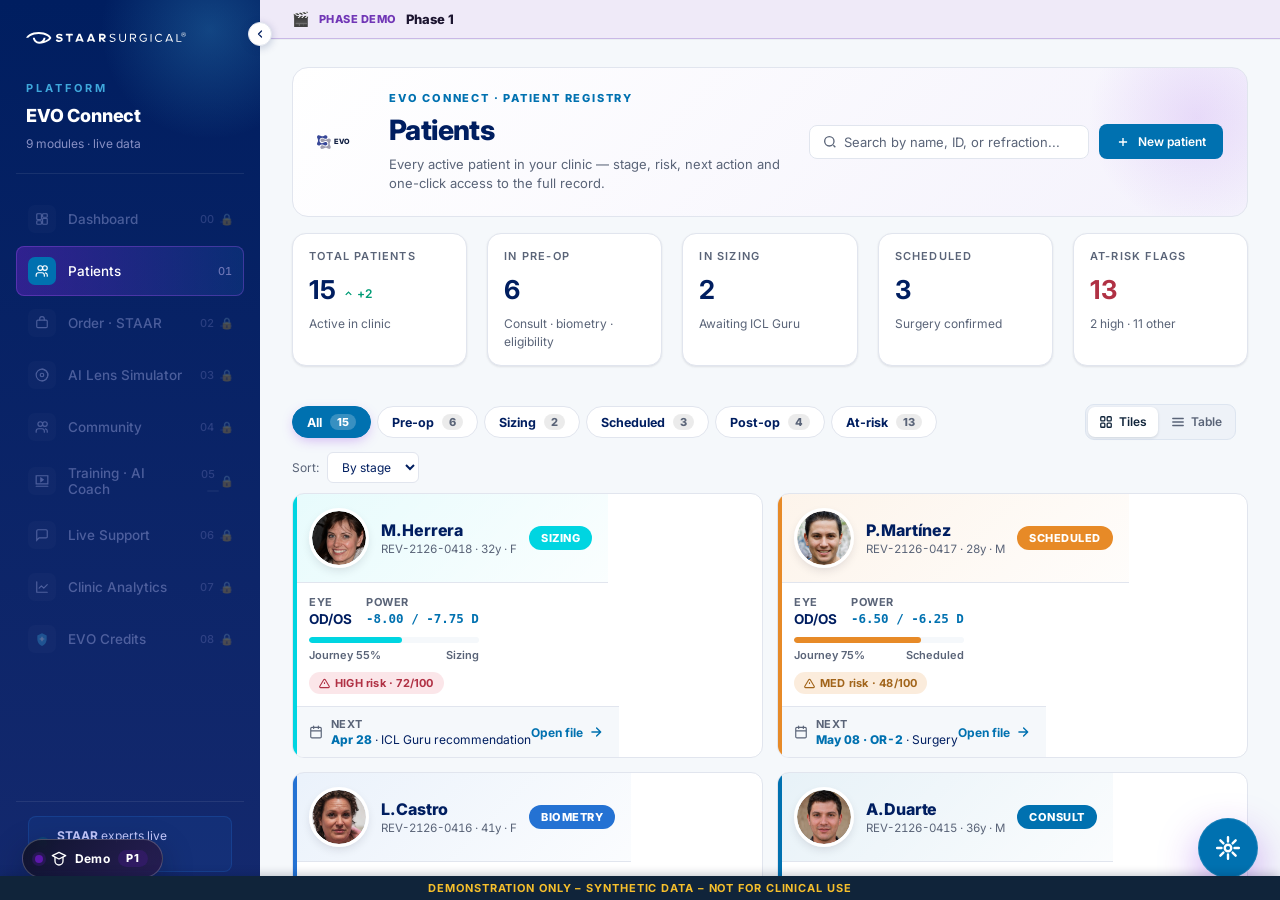
==== commit 09701c1f: "Announce what happens, and keep Tab inside the dialog Audit A-05. Nothing in the app carried a live " ====
--- a/dashboard/index.html
+++ b/dashboard/index.html
@@ -210,7 +210,7 @@
         <div class="home-search-row">
           <div class="home-search">
             <svg viewBox="0 0 24 24" fill="none" stroke="currentColor" stroke-width="2" stroke-linecap="round" stroke-linejoin="round"><circle cx="11" cy="11" r="7"/><path d="M21 21l-4.3-4.3"/></svg>
-            <input type="text" placeholder="Search patients by Name, Surname, Document." />
+            <input type="text" placeholder="Search patients by Name, Surname, Document." aria-label="Search patients" />
             <svg class="dropdown" viewBox="0 0 24 24" fill="none" stroke="currentColor" stroke-width="2.2" stroke-linecap="round"><polyline points="6 9 12 15 18 9"/></svg>
           </div>
           <button class="all-patients-btn">All patients</button>
@@ -415,7 +415,7 @@
               <span class="tag-act"><svg viewBox="0 0 24 24" fill="none" stroke="currentColor" stroke-width="3" stroke-linecap="round"><polyline points="20 6 9 17 4 12"/></svg>Activated</span>
             </div>
             <div class="ttl">Stella by STAAR</div>
-            <div class="desc">EVO ICL planning &amp; ordering — STAAR’s system of record.</div>
+            <div class="desc">EVO ICL planning &amp; ordering — replaces OCOS.</div>
           </div>
         </div>
 
@@ -665,7 +665,7 @@
   <div class="copilot-body" id="copilotMessages"></div>
   <div class="copilot-suggest" id="copilotSuggest"></div>
   <form class="copilot-input" onsubmit="event.preventDefault(); sendCopilotMsg();">
-    <input id="copilotInput" placeholder="Ask about a patient, OR, outcomes, drafts…" autocomplete="off" />
+    <input id="copilotInput" aria-label="Ask the clinical copilot" placeholder="Ask about a patient, OR, outcomes, drafts…" autocomplete="off" />
     <button type="submit" class="send" title="Send">
       <svg viewBox="0 0 24 24" fill="none" stroke="currentColor" stroke-width="2" stroke-linecap="round" stroke-linejoin="round"><line x1="22" y1="2" x2="11" y2="13"/><polygon points="22 2 15 22 11 13 2 9 22 2"/></svg>
     </button>
@@ -765,6 +765,9 @@
 <!-- Input-driven sizing engine: every method computed from the same case inputs. -->
 <script src="/dashboard/js/42-sizing-engine.js"></script>
 
+<!-- Modal focus containment (audit A-05) -->
+<script src="/dashboard/js/45-focus-trap.js"></script>
+
 <!-- Permanent demonstration label (brief limit 6) — every screen, always visible. -->
 <div class="demo-stamp" role="note">Demonstration only – synthetic data – not for clinical use</div>
 
--- a/dashboard/css/41-stella-handoff.css
+++ b/dashboard/css/41-stella-handoff.css
@@ -935,3 +935,85 @@
     grid-column: 1; grid-row: auto;
   }
 }
+
+/* ================= the answer, before the evidence =================
+   Audit AHA-1. Four equal cards landed at once and three said the same
+   thing; the disagreement between methods — the clinically interesting
+   fact — was never stated. This block leads with the number that decides
+   the case, says the disagreement in one sentence, and plots every method
+   on the only axis that matters: the four manufactured lengths. */
+.sfx{
+  border:1px solid #D7E2F0; border-left:4px solid #0071B0; border-radius:12px;
+  background:linear-gradient(180deg,#FBFDFF 0%,#F4F9FE 100%);
+  padding:16px 20px 14px; margin:0 0 16px;
+}
+.sfx-answer{display:flex; flex-wrap:wrap; align-items:flex-end; gap:8px 32px}
+.sfx-k{
+  display:block; font-size:11px; font-weight:800; letter-spacing:.1em;
+  text-transform:uppercase; color:#5D6A82; margin-bottom:2px;
+}
+.sfx-size{font-size:38px; font-weight:800; line-height:1; letter-spacing:-.02em; color:#001E60; font-variant-numeric:tabular-nums}
+.sfx-size em{font-style:normal; font-size:15px; font-weight:700; margin-left:4px; color:#5D6A82}
+.sfx-vault{font-size:30px; font-weight:800; line-height:1; letter-spacing:-.02em; font-variant-numeric:tabular-nums; color:#15803D}
+.sfx-vault em{font-style:normal; font-size:14px; font-weight:700; margin-left:3px; opacity:.75}
+.sfx-a-vault.low .sfx-vault,.sfx-a-vault.borderline-low .sfx-vault{color:#A15C00}
+.sfx-a-vault.high .sfx-vault{color:#0071B0}
+.sfx-a-vault.hyper .sfx-vault{color:#7E22CE}
+.sfx-a-vault.hypo .sfx-vault{color:#C0243C}
+.sfx-band{
+  display:inline-block; margin-left:9px; padding:3px 9px; border-radius:999px;
+  font-size:11px; font-weight:800; letter-spacing:.02em;
+  background:#E7F5EC; color:#15803D; vertical-align:6px;
+}
+.sfx-a-vault.low .sfx-band,.sfx-a-vault.borderline-low .sfx-band{background:#FDF0DC; color:#A15C00}
+.sfx-a-vault.high .sfx-band{background:#E4F1FA; color:#0071B0}
+.sfx-a-vault.hyper .sfx-band{background:#F3E9FB; color:#7E22CE}
+.sfx-a-vault.hypo .sfx-band{background:#FBE7EB; color:#C0243C}
+.sfx-novault{font-size:13px; font-weight:600; color:#5D6A82}
+.sfx-a-src{margin-left:auto; text-align:right; font-size:13px; font-weight:800; color:#001E60}
+.sfx-a-src span{display:block; font-size:11px; font-weight:600; color:#5D6A82; margin-top:2px}
+.sfx-cons{
+  margin:14px 0 0; padding-top:12px; border-top:1px solid #DCE7F4;
+  font-size:13.5px; font-weight:700; color:#243A5E;
+}
+.sfx-cons.agree{color:#15803D}
+
+/* the spread, on the four manufactured lengths */
+.sfx-axis{display:grid; grid-template-columns:repeat(4,1fr); margin-top:12px}
+.sfx-col{display:flex; flex-direction:column; align-items:center; gap:5px}
+.sfx-dots{display:flex; gap:4px; min-height:24px; align-items:flex-end; flex-wrap:wrap; justify-content:center}
+.sfx-dot{
+  display:inline-flex; align-items:center; justify-content:center;
+  min-width:26px; height:22px; padding:0 6px; border-radius:6px;
+  font-size:11px; font-weight:800; letter-spacing:.02em;
+  background:#E3EAF3; color:#3E4C66;
+}
+.sfx-dot.ideal{background:#15803D; color:#fff}
+.sfx-dot.low,.sfx-dot.borderline-low{background:#A15C00; color:#fff}
+.sfx-dot.high{background:#0071B0; color:#fff}
+.sfx-dot.hyper{background:#7E22CE; color:#fff}
+.sfx-dot.hypo{background:#C0243C; color:#fff}
+.sfx-tick{width:100%; height:3px; border-radius:2px; background:#DCE7F4}
+.sfx-col.on .sfx-tick{background:#9FBEDC}
+.sfx-mm{font-size:11px; font-weight:700; color:#5D6A82; font-variant-numeric:tabular-nums}
+
+/* the card that answers the question is the one that looks like it does */
+.sh-ext-card.sh-lead{border-color:#9FBEDC; box-shadow:0 2px 10px rgba(0,60,120,.10)}
+/* provenance is required by the brief, but it is not the answer */
+.sh-provbox{margin:2px 0 0}
+.sh-provbox summary{
+  cursor:pointer; list-style:none; font-size:11px; font-weight:700; letter-spacing:.06em;
+  text-transform:uppercase; color:#5D6A82; padding:4px 0;
+}
+.sh-provbox summary::-webkit-details-marker{display:none}
+.sh-provbox summary::before{content:'▸ '; color:#9AA6BC}
+.sh-provbox[open] summary::before{content:'▾ '}
+.sh-provbox .sh-meta{margin-top:2px}
+.sh-novault-line{
+  font-size:11.5px; font-weight:600; color:#5D6A82;
+  background:#F4F7FB; border-radius:7px; padding:7px 10px; margin:2px 0 4px;
+}
+@media (max-width:720px){
+  .sfx-a-src{margin-left:0; text-align:left; width:100%}
+  .sfx-size{font-size:32px}
+}
--- a/dashboard/css/42-a11y-focus.css
+++ b/dashboard/css/42-a11y-focus.css
@@ -49,3 +49,28 @@
     scroll-behavior: auto !important;
   }
 }
+
+/* ================================================================
+   Refraction and biometry fields — audit A-03
+   These were 76 × 20 px: the smallest boxes in the product, and the ones a
+   surgeon spends the most time in. The wrapper is what the eye reads as the
+   field, so the height belongs there and the ring already follows it.
+================================================================ */
+.sf-rx-cell .sf-input-row,
+.sf-input .sf-input-row { min-height: 32px; padding-top: 5px; padding-bottom: 5px; }
+.sf-rx-cell .sf-input-row input,
+.sf-input .sf-input-row input { line-height: 1.35; }
+@media (pointer: coarse) {
+  .sf-rx-cell .sf-input-row,
+  .sf-input .sf-input-row { min-height: 44px; }
+}
+/* the label is the field's name, so clicking it should land in the field */
+.sf-rx-cell label, .sf-input > label { cursor: pointer; }
+
+/* the order is the case's state, so it reads like the other state chips
+   but carries the weight of a result (audit AHA-2) */
+.pt-ph-chips .c.ordered{
+  display:inline-flex; align-items:center; gap:6px;
+  background:#E7F5EC; color:#15803D; border:1px solid #BBE3C8; font-weight:800;
+}
+.pt-ph-chips .c.ordered svg{width:12px; height:12px}
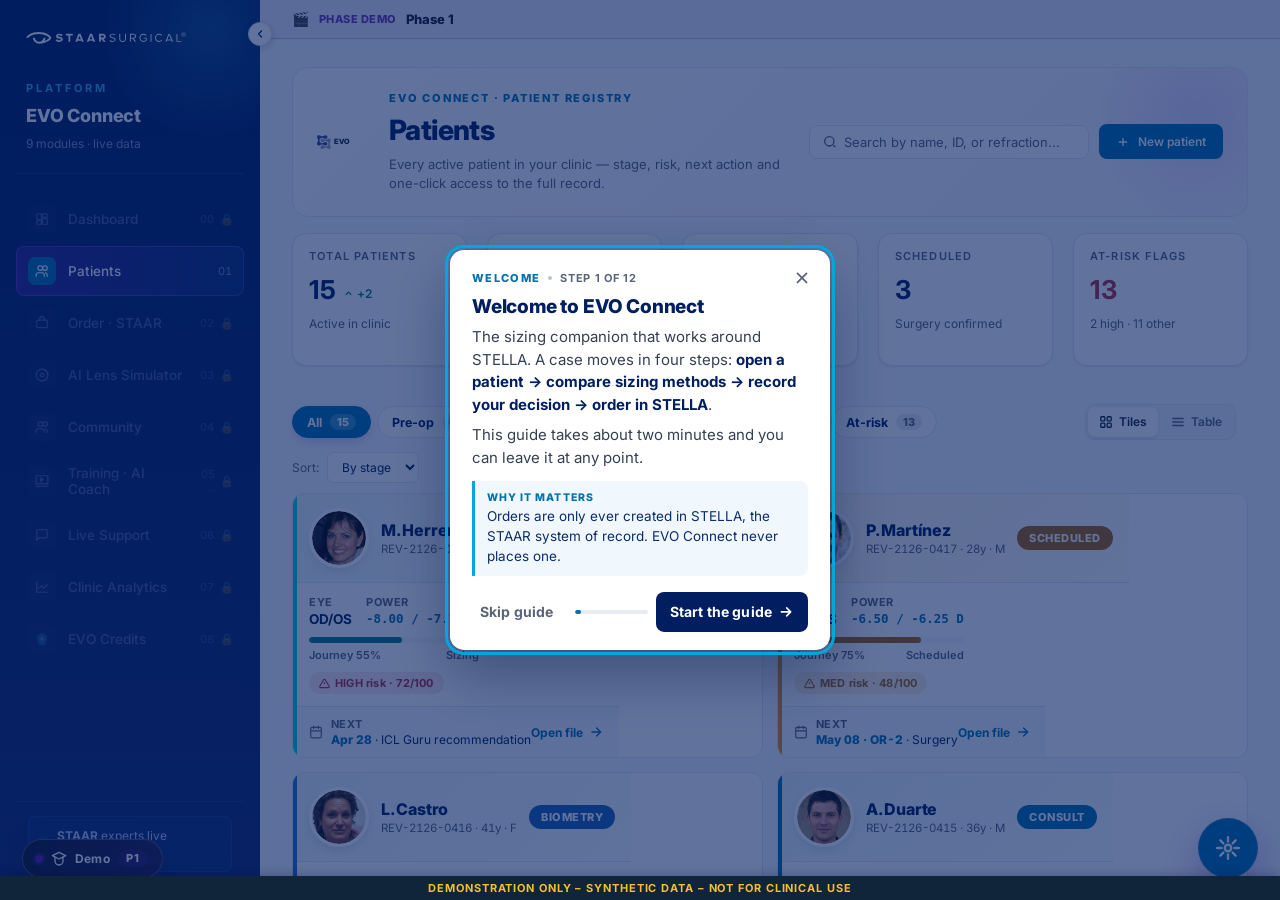
==== commit 96835c2a: "A first-time guide walks the circuit, in STELLA and in EVO Connect EVO Connect gets a spotlight tour" ====
--- a/dashboard/index.html
+++ b/dashboard/index.html
@@ -50,6 +50,8 @@
   <link rel="stylesheet" href="/dashboard/css/39-phase-demo-panel-docked-side-drawer-non-bl.css">
   <link rel="stylesheet" href="/dashboard/css/40-revai-copilot-clinic-level-ai-chat-phase-5.css">
   <link rel="stylesheet" href="/dashboard/css/41-stella-handoff.css">
+  <!-- first-time-user guide: spotlight tour + "Guide" beacon (js/46) -->
+  <link rel="stylesheet" href="/dashboard/css/43-ftu.css">
   <!-- loads last: the keyboard-focus and reduced-motion floor (audit A-01, A-06) -->
   <link rel="stylesheet" href="/dashboard/css/42-a11y-focus.css">
 
@@ -734,6 +736,16 @@
           };
         }
       }catch(e){}
+      /* A screen nobody can reach must also be unreachable by keyboard and
+         invisible to a screen reader: hidden-but-focusable put the clinic
+         home's headings and controls into the outline of every page (A-07). */
+      try{
+        var dash = document.getElementById('dashboardView');
+        if (dash && window.CLINIC_HOME_ENABLED === false) {
+          dash.setAttribute('aria-hidden','true');
+          dash.setAttribute('inert','');
+        }
+      }catch(e){}
       /* No affordance that suggests a screen the demo never shows. */
       if (window.CLINIC_HOME_ENABLED === false) {
         try{
@@ -775,7 +787,11 @@
      the handoff wrapper installs on top and wins for handoff cases. -->
 <script src="/dashboard/js/44-decision-and-order.js"></script>
 
-<!-- STELLA → EVO Connect handoff (Journey 1). Must stay LAST: wraps globals defined above. -->
+<!-- STELLA → EVO Connect handoff (Journey 1). Must stay LAST among the wrappers: wraps globals defined above. -->
 <script src="/dashboard/js/35-stella-handoff.js"></script>
+
+<!-- First-time-user guide. A pure consumer of everything above (reads the DOM and
+     STELLA_HANDOFF, wraps nothing), so it is the only script allowed after js/35. -->
+<script src="/dashboard/js/46-ftu-tour.js"></script>
 </body>
 </html>
--- a/dashboard/css/01-revai-design-system-hybrid-premium-palette.css
+++ b/dashboard/css/01-revai-design-system-hybrid-premium-palette.css
@@ -18,10 +18,10 @@
   --gold: #0071B0;          /* primary accent — now STAAR blue (not purple) */
   --gold-lt: #3FA8DC;
   --purple: #0071B0;        /* legacy alias → STAAR blue (cascades to old class names) */
-  --warn: #E78A27;
+  --warn: #B96A0F;    /* text-safe; the fill kept below */
   --warn-lt: #EEA33C;
   --line: #E1E5EE;
-  --green: #009C76;
+  --green: #00805F;   /* text-safe on white and on cream (4.9) */
   --green-dk: #007F5A;
 
   /* === Estructura real REVAI (extraída del CSS de producción) === */
--- a/dashboard/css/13-patient-file-drawer-right-side-slide-in.css
+++ b/dashboard/css/13-patient-file-drawer-right-side-slide-in.css
@@ -217,7 +217,7 @@
 .po-ctx-k { font-size: 11px; font-weight: 800; color: #63708A; letter-spacing: .12em; text-transform: uppercase; }
 .po-ctx-v { font-size: 12.5px; font-weight: 700; color: #001E60; margin-top: 1px; }
 .po-ctx-date { background: #F5F8FB; }
-.po-disclaimer-btn { display: inline-flex; align-items: center; gap: 5px; padding: 8px 14px; background: #FEF3E2; border: 1px solid #F4C57A; border-radius: 8px; font-size: 11.5px; font-weight: 700; color: #B26821; cursor: pointer; font-family: inherit; transition: all .14s; }
+.po-disclaimer-btn { display: inline-flex; align-items: center; gap: 5px; padding: 8px 14px; background: #FEF3E2; border: 1px solid #F4C57A; border-radius: 8px; font-size: 11.5px; font-weight: 700; color: #8A4E14; cursor: pointer; font-family: inherit; transition: all .14s; }
 .po-disclaimer-btn:hover { background: #F4C57A; color: #5A3815; }
 
 /* Bio strip — patient + medical record + IOL + biometry */
--- a/dashboard/css/41-stella-handoff.css
+++ b/dashboard/css/41-stella-handoff.css
@@ -963,9 +963,9 @@
 .sfx-band{
   display:inline-block; margin-left:9px; padding:3px 9px; border-radius:999px;
   font-size:11px; font-weight:800; letter-spacing:.02em;
-  background:#E7F5EC; color:#15803D; vertical-align:6px;
-}
-.sfx-a-vault.low .sfx-band,.sfx-a-vault.borderline-low .sfx-band{background:#FDF0DC; color:#A15C00}
+  background:#E7F5EC; color:#146C34; vertical-align:6px;
+}
+.sfx-a-vault.low .sfx-band,.sfx-a-vault.borderline-low .sfx-band{background:#FDF0DC; color:#8A4E00}
 .sfx-a-vault.high .sfx-band{background:#E4F1FA; color:#0071B0}
 .sfx-a-vault.hyper .sfx-band{background:#F3E9FB; color:#7E22CE}
 .sfx-a-vault.hypo .sfx-band{background:#FBE7EB; color:#C0243C}
--- a/dashboard/css/43-ftu.css
+++ b/dashboard/css/43-ftu.css
@@ -0,0 +1,140 @@
+/* ================================================================
+   FTU — first-time-user guide (spotlight tour) + the "Guide" beacon
+   ----------------------------------------------------------------
+   Design basis (ui-ux-pro-max, "Accessible & Ethical" on the STAAR /
+   EVO Connect tokens): body copy 15 px, titles 19 px, contrast ≥ 7:1,
+   44 px targets, visible focus, Skip always one click away, one
+   moving element per step (the spotlight) and the card entering from
+   its source, 150–300 ms ease-out in / ease-in out, reduced-motion
+   honoured. No new fonts, no new palette: navy ink, clinical blue,
+   cyan ring — the same three colours the rest of the app is built on.
+
+   Layering: the tour sits above the phase-demo FAB (9000) and every
+   modal, but BELOW the permanent demo stamp (9998), which must stay
+   readable on every screen (brief limit 6).
+================================================================ */
+:root {
+  --ftu-navy: #001E60;
+  --ftu-teal: #0071B0;
+  --ftu-cyan: #00A6DC;
+  --ftu-ink: #001E60;
+  --ftu-body: #354052;
+  --ftu-mute: #5A6478;
+  --ftu-line: #E1E5EE;
+  --ftu-scrim: rgba(0, 30, 96, .62);
+  --ftu-z: 9500;
+  --ftu-ease-out: cubic-bezier(.2, .8, .2, 1);
+  --ftu-ease-in: cubic-bezier(.4, 0, 1, 1);
+}
+
+/* ---- root + click blockers (four panels around the hole; a fifth
+        covers the hole itself on non-interactive steps) ---- */
+.ftu-root { position: fixed; inset: 0; z-index: var(--ftu-z); font-family: 'Inter', 'Poppins', -apple-system, BlinkMacSystemFont, sans-serif; color: var(--ftu-ink); pointer-events: none; }
+.ftu-root[hidden] { display: none; }
+.ftu-block { position: fixed; pointer-events: auto; background: transparent; }
+.ftu-block.hole { cursor: default; }
+
+/* ---- the spotlight: one box whose shadow darkens everything else ---- */
+.ftu-spot {
+  position: fixed; border-radius: 12px; pointer-events: none;
+  box-shadow: 0 0 0 200vmax var(--ftu-scrim), 0 0 0 2px var(--ftu-cyan), 0 0 0 7px rgba(0, 166, 220, .28);
+  transition: top .28s var(--ftu-ease-out), left .28s var(--ftu-ease-out), width .28s var(--ftu-ease-out), height .28s var(--ftu-ease-out), box-shadow .28s var(--ftu-ease-out);
+}
+.ftu-spot.no-anim { transition: none; }
+.ftu-spot.center { box-shadow: 0 0 0 200vmax var(--ftu-scrim); }
+
+/* ---- the card ---- */
+.ftu-card {
+  position: fixed; width: 380px; max-width: calc(100vw - 32px); max-height: calc(100vh - 56px);
+  overflow: auto; background: #fff; border-radius: 14px; padding: 20px 22px 18px;
+  box-shadow: 0 24px 60px rgba(0, 20, 60, .38), 0 0 0 1px rgba(0, 30, 96, .06);
+  pointer-events: auto; outline: none;
+  opacity: 0; transform: translateY(6px) scale(.985);
+  transition: opacity .22s var(--ftu-ease-out), transform .22s var(--ftu-ease-out);
+}
+.ftu-card.in { opacity: 1; transform: none; }
+.ftu-card.out { opacity: 0; transform: translateY(4px); transition: opacity .15s var(--ftu-ease-in), transform .15s var(--ftu-ease-in); }
+.ftu-card:focus-visible { outline: 3px solid var(--ftu-cyan); outline-offset: 2px; }
+.ftu-card.center { left: 50%; top: 50%; transform: translate(-50%, -50%) translateY(6px) scale(.985); }
+.ftu-card.center.in { transform: translate(-50%, -50%); }
+.ftu-card.center.out { transform: translate(-50%, -50%) translateY(4px); }
+
+/* the pointer: a rotated square on the edge that faces the target */
+.ftu-arrow { position: absolute; width: 14px; height: 14px; background: #fff; transform: rotate(45deg); }
+.ftu-card.p-right .ftu-arrow  { left: -7px;  box-shadow: -2px 2px 4px rgba(0, 20, 60, .08); }
+.ftu-card.p-left .ftu-arrow   { right: -7px; box-shadow: 2px -2px 4px rgba(0, 20, 60, .08); }
+.ftu-card.p-bottom .ftu-arrow { top: -7px;   box-shadow: -2px -2px 4px rgba(0, 20, 60, .08); }
+.ftu-card.p-top .ftu-arrow    { bottom: -7px; box-shadow: 2px 2px 4px rgba(0, 20, 60, .08); }
+.ftu-card.center .ftu-arrow   { display: none; }
+
+.ftu-eyebrow { display: flex; align-items: center; gap: 8px; padding-right: 40px; font-size: 11px; font-weight: 800; letter-spacing: .12em; text-transform: uppercase; color: var(--ftu-teal); }
+.ftu-eyebrow .ftu-count { color: var(--ftu-mute); font-weight: 700; letter-spacing: .06em; }
+.ftu-eyebrow .ftu-dot { width: 4px; height: 4px; border-radius: 50%; background: #B8C4D9; }
+.ftu-title { margin: 8px 0 8px; font-size: 19px; line-height: 1.25; font-weight: 800; letter-spacing: -.01em; color: var(--ftu-navy); }
+.ftu-body { font-size: 15px; line-height: 1.5; color: var(--ftu-body); }
+.ftu-body b { color: var(--ftu-navy); font-weight: 700; }
+.ftu-body p + p { margin-top: 8px; }
+.ftu-why { margin-top: 12px; padding: 9px 12px 10px; border-left: 3px solid var(--ftu-cyan); background: #F1F8FD; border-radius: 0 8px 8px 0; font-size: 13.5px; line-height: 1.45; color: #0B2C6B; }
+.ftu-why-l { display: block; font-size: 10.5px; font-weight: 800; letter-spacing: .1em; text-transform: uppercase; color: var(--ftu-teal); margin-bottom: 2px; }
+.ftu-why b { color: var(--ftu-navy); font-weight: 700; }
+
+.ftu-close {
+  position: absolute; top: 10px; right: 10px; width: 36px; height: 36px; border-radius: 8px;
+  display: grid; place-items: center; color: var(--ftu-mute); background: transparent; border: 0; cursor: pointer;
+  transition: background .15s var(--ftu-ease-out), color .15s var(--ftu-ease-out);
+}
+.ftu-close:hover { background: #EEF2F8; color: var(--ftu-navy); }
+.ftu-close svg { width: 18px; height: 18px; }
+
+.ftu-foot { display: flex; align-items: center; gap: 8px; margin-top: 16px; }
+.ftu-progress { flex: 1; height: 4px; border-radius: 2px; background: #E6ECF5; overflow: hidden; }
+.ftu-progress i { display: block; height: 100%; background: var(--ftu-teal); border-radius: 2px; transition: width .3s var(--ftu-ease-out); }
+.ftu-btn {
+  min-height: 40px; padding: 0 14px; border-radius: 8px; border: 0; cursor: pointer;
+  font-family: inherit; font-size: 14px; font-weight: 700; letter-spacing: .01em; line-height: 1;
+  display: inline-flex; align-items: center; gap: 6px; white-space: nowrap;
+  transition: background .15s var(--ftu-ease-out), color .15s var(--ftu-ease-out), transform .15s var(--ftu-ease-out);
+}
+.ftu-btn.primary { background: var(--ftu-navy); color: #fff; }
+.ftu-btn.primary:hover { background: #0B2E85; }
+.ftu-btn.primary:active { transform: translateY(1px); }
+.ftu-btn.ghost { background: transparent; color: var(--ftu-teal); }
+.ftu-btn.ghost:hover { background: #EEF4FB; }
+.ftu-btn.skip { color: var(--ftu-mute); padding-left: 8px; }
+.ftu-btn.skip:hover { color: var(--ftu-navy); }
+.ftu-btn[disabled] { opacity: .45; cursor: not-allowed; }
+.ftu-btn[hidden], .ftu-why[hidden] { display: none; }
+.ftu-btn svg { width: 16px; height: 16px; }
+.ftu-btn.primary.busy { pointer-events: none; opacity: .8; }
+
+/* screen-reader-only live region */
+.ftu-live { position: absolute; width: 1px; height: 1px; margin: -1px; padding: 0; overflow: hidden; clip: rect(0 0 0 0); white-space: nowrap; border: 0; }
+
+/* ---- the "Guide" beacon: relaunches the tour for the current screen.
+        Sits above the copilot orb; hidden while a tour is running. ---- */
+.ftu-beacon {
+  position: fixed; right: 22px; bottom: 106px; z-index: 205;
+  display: inline-flex; align-items: center; gap: 8px; min-height: 44px; padding: 0 16px 0 12px;
+  border-radius: 999px; background: #fff; color: var(--ftu-navy); border: 1px solid var(--ftu-line);
+  box-shadow: 0 4px 12px rgba(10, 16, 40, .10), 0 2px 4px rgba(10, 16, 40, .05);
+  font-family: 'Inter', 'Poppins', -apple-system, sans-serif; font-size: 13.5px; font-weight: 700; cursor: pointer;
+  transition: background .15s var(--ftu-ease-out), border-color .15s var(--ftu-ease-out), box-shadow .15s var(--ftu-ease-out);
+}
+.ftu-beacon:hover { background: #F1F8FD; border-color: #BBDDFC; box-shadow: 0 6px 16px rgba(10, 16, 40, .14); }
+.ftu-beacon svg { width: 20px; height: 20px; flex: none; }
+.ftu-beacon[hidden] { display: none; }
+/* a STELLA case keeps its recommendation panel pinned on the right: the beacon
+   moves inward with the copilot orb (css/41) so neither covers the panel */
+body.sh-handoff-active .ftu-beacon { right: 344px; }
+@media (max-width: 1100px) { body.sh-handoff-active .ftu-beacon { right: 22px; } }
+body.ftu-active .ftu-beacon { visibility: hidden; }
+body.ftu-active.ftu-peek .ftu-beacon { visibility: visible; }
+
+@media (max-width: 760px) {
+  .ftu-card { width: calc(100vw - 24px); padding: 18px 18px 16px; }
+  .ftu-beacon { padding: 0; width: 44px; justify-content: center; bottom: 100px; }
+  .ftu-beacon span { display: none; }
+}
+@media (prefers-reduced-motion: reduce) {
+  .ftu-spot, .ftu-card, .ftu-progress i, .ftu-btn, .ftu-close, .ftu-beacon { transition: none !important; }
+}
--- a/dashboard/css/42-a11y-focus.css
+++ b/dashboard/css/42-a11y-focus.css
@@ -74,3 +74,16 @@
   background:#E7F5EC; color:#15803D; border:1px solid #BBE3C8; font-weight:800;
 }
 .pt-ph-chips .c.ordered svg{width:12px; height:12px}
+
+/* ================================================================
+   Step headings — audit A-07
+   These were h4 sitting under the patient's h1, so the outline skipped
+   two levels. They are h2 now, which is correct for the document and
+   wrong for the browser default: size them as the step titles they are.
+================================================================ */
+.sf-step-info > h2,
+.sf-step-info > h4,
+#ptDecision .sf-step-info > h2 {
+  font-size: 15px; font-weight: 800; line-height: 1.25; letter-spacing: -.01em;
+  color: var(--ink, #001E60); margin: 0;
+}
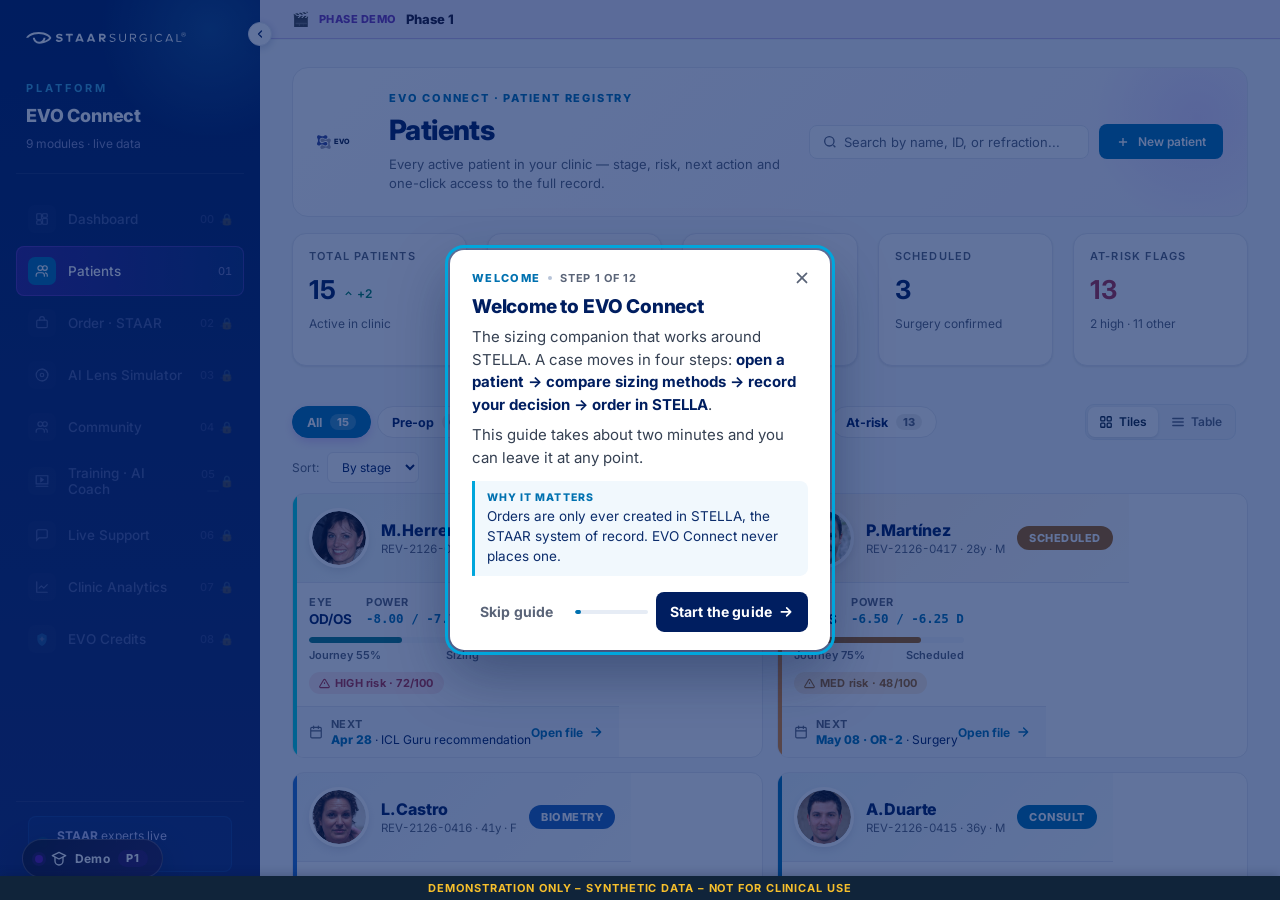
==== commit 5f42f122: "Add Vercel Web Analytics script to all pages" ====
--- a/dashboard/index.html
+++ b/dashboard/index.html
@@ -54,6 +54,8 @@
   <link rel="stylesheet" href="/dashboard/css/43-ftu.css">
   <!-- loads last: the keyboard-focus and reduced-motion floor (audit A-01, A-06) -->
   <link rel="stylesheet" href="/dashboard/css/42-a11y-focus.css">
+  <!-- loads after everything: tablet (≤1180px) and phone (≤767px) layout — desktop untouched -->
+  <link rel="stylesheet" href="/dashboard/css/44-responsive.css">
 
   <!-- STELLA handoff: land straight on the patient case, never flash the REVAI home -->
   <style>html.sh-direct #dashboardView{visibility:hidden}html.sh-direct body{background:var(--cream,#fff)}html.sh-direct .universe{animation:none!important}
@@ -589,9 +591,26 @@
     </div>
   </aside>
 
+  <!-- phones: tap outside the drawer to close it (css/43) -->
+  <div class="us-scrim" id="usScrim" onclick="closeMobileNav()" aria-hidden="true"></div>
+
   <!-- The phase banner sits OUTSIDE the scrolling column, so it never travels
        with the content. #usMain keeps its own scroll. -->
   <div class="universe-col">
+    <!-- phones only (css/43): hamburger + where you are. Hidden from 768px up. -->
+    <div class="us-mobilebar" id="usMobileBar">
+      <button class="us-menu-btn" id="usMenuBtn" type="button" onclick="toggleMobileNav()" aria-label="Open navigation" aria-controls="universeSidebar" aria-expanded="false">
+        <svg viewBox="0 0 24 24" fill="none" stroke="currentColor" stroke-width="2.2" stroke-linecap="round" aria-hidden="true"><path d="M4 7h16M4 12h16M4 17h16"/></svg>
+      </button>
+      <div class="us-mobilebar-brand">
+        <span class="us-mobilebar-eyebrow">EVO Connect</span>
+        <span class="us-mobilebar-mod" id="usMobileMod">Patients</span>
+      </div>
+      <!-- the floating copilot button would sit on top of every full-screen dialog on a phone: on phones it lives here instead -->
+      <button class="us-mobilebar-copilot" type="button" onclick="openCopilot()" aria-label="Open EVO Copilot" title="EVO Copilot">
+        <svg viewBox="0 0 24 24" fill="none" stroke="currentColor" stroke-width="2.2" stroke-linecap="round" stroke-linejoin="round" aria-hidden="true"><path d="M12 2v4M12 18v4M4.93 4.93l2.83 2.83M16.24 16.24l2.83 2.83M2 12h4M18 12h4M4.93 19.07l2.83-2.83M16.24 7.76l2.83-2.83"/><circle cx="12" cy="12" r="3"/></svg>
+      </button>
+    </div>
     <div id="pdBannerSlot"></div>
     <main class="universe-main" id="usMain">
       <!-- Module content injected by JS -->
@@ -780,6 +799,9 @@
 <!-- Modal focus containment (audit A-05) -->
 <script src="/dashboard/js/45-focus-trap.js"></script>
 
+<!-- Tablet / phone shell behaviour (drawer, auto-collapse, table scroll) — pairs with css/43 -->
+<script src="/dashboard/js/47-responsive-shell.js"></script>
+
 <!-- Permanent demonstration label (brief limit 6) — every screen, always visible. -->
 <div class="demo-stamp" role="note">Demonstration only – synthetic data – not for clinical use</div>
 
@@ -793,5 +815,6 @@
 <!-- First-time-user guide. A pure consumer of everything above (reads the DOM and
      STELLA_HANDOFF, wraps nothing), so it is the only script allowed after js/35. -->
 <script src="/dashboard/js/46-ftu-tour.js"></script>
+  <script defer src="/_vercel/insights/script.js"></script>
 </body>
 </html>
--- a/dashboard/css/41-stella-handoff.css
+++ b/dashboard/css/41-stella-handoff.css
@@ -1017,3 +1017,77 @@
   .sfx-a-src{margin-left:0; text-align:left; width:100%}
   .sfx-size{font-size:32px}
 }
+
+/* ================================================================
+   STELLA ORDERING — the real circuit (three states)
+   Measured against the live platform: green "Calculation complete",
+   teal "Lens Inventory Lookup", black "Calculation locked".
+================================================================ */
+.sh-ocalc, .sh-oinv { width: min(1020px, 96vw); }
+
+/* --- state header --- */
+.sh-ochead { display: flex; align-items: center; gap: 14px; padding: 12px 18px; color: #fff; }
+.sh-ochead.ok { background: #2E7D32; }
+.sh-ochead.locked { background: #111; }
+.sh-och-eye { font-size: 26px; font-weight: 800; letter-spacing: -.02em; line-height: 1; }
+.sh-och-main { flex: 1; min-width: 0; }
+.sh-och-main .t { font-size: 17px; font-weight: 700; display: flex; align-items: center; gap: 8px; }
+.sh-och-main .t svg { width: 16px; height: 16px; }
+.sh-och-main .s { font-size: 12.5px; opacity: .9; margin-top: 1px; }
+.sh-och-meta { text-align: right; font-size: 12px; line-height: 1.5; opacity: .95; }
+
+/* --- power ladder --- */
+.sh-oladder-wrap { max-height: 300px; overflow-y: auto; border-bottom: 1px solid var(--line, #E3E8EF); background: #fff; }
+.sh-oladder { width: 100%; border-collapse: collapse; font-size: 13.5px; }
+.sh-oladder th {
+  position: sticky; top: 0; z-index: 1; background: #fff; text-align: left;
+  padding: 10px 14px; font-weight: 500; color: #6B7280; border-bottom: 1px solid #E3E8EF;
+}
+.sh-oladder td { padding: 9px 14px; border-bottom: 1px solid #EFF2F6; color: #1C1C1C; }
+.sh-oladder tbody tr { cursor: pointer; }
+.sh-oladder tbody tr:hover { background: #F5FAFC; }
+.sh-oladder tbody tr.on { background: #E6F7FA; }
+.sh-oladder tbody tr:focus-visible { outline: 2px solid #10A8BA; outline-offset: -2px; }
+
+/* --- target bar --- */
+.sh-otargetbar, .sh-otargetrow { display: flex; align-items: center; gap: 12px; padding: 10px 18px; background: #fff; }
+.sh-otargetrow { border-top: 1px solid #EFF2F6; padding-bottom: 14px; }
+.sh-olbl { font-size: 12.5px; color: #4B5563; }
+.sh-otarget { flex: 1; min-width: 0; font: inherit; font-size: 13.5px; padding: 8px 12px;
+  border: .5px solid #D8DDE6; border-radius: 8px; background: #F3F4F6; color: #1C1C1C; }
+.sh-otargetbar select, .sh-oinv-foot select {
+  font: inherit; font-size: 13px; padding: 6px 10px; border: .5px solid #D8DDE6; border-radius: 8px; background: #fff;
+}
+.sh-otoggle { display: inline-flex; align-items: center; gap: 8px; font-size: 12.5px; color: #1C1C1C; cursor: pointer; }
+.sh-otoggle input { position: absolute; opacity: 0; width: 0; height: 0; }
+.sh-osw { width: 34px; height: 18px; border-radius: 9px; background: #CBD2DD; position: relative; transition: background .15s; flex: 0 0 auto; }
+.sh-osw::after { content: ''; position: absolute; top: 2px; left: 2px; width: 14px; height: 14px; border-radius: 50%;
+  background: #fff; transition: transform .15s; }
+.sh-otoggle input:checked + .sh-osw { background: #2ECC71; }
+.sh-otoggle input:checked + .sh-osw::after { transform: translateX(16px); }
+.sh-otoggle input:focus-visible + .sh-osw { outline: 2px solid #10A8BA; outline-offset: 2px; }
+
+/* --- inventory modal --- */
+.sh-oinvhead { display: flex; align-items: center; gap: 14px; padding: 12px 18px; background: #10A8BA; color: #fff; }
+.sh-oinv-t { font-size: 16px; font-weight: 600; }
+.sh-osrc { font: inherit; font-size: 13px; font-weight: 600; padding: 7px 14px; border-radius: 4px;
+  border: 1px solid rgba(255,255,255,.5); background: transparent; color: #fff; cursor: pointer; }
+.sh-osrc.on { background: #0E7C8A; border-color: #0E7C8A; }
+.sh-oinv-target { display: flex; align-items: center; gap: 12px; padding: 0 18px 12px; background: #10A8BA; color: #fff; font-size: 12.5px; }
+.sh-oinv-target input { flex: 1; min-width: 0; font: inherit; font-size: 13.5px; padding: 7px 12px;
+  border: 0; border-radius: 6px; background: #fff; color: #1C1C1C; }
+.sh-oinv-wrap { min-height: 240px; max-height: 340px; overflow-y: auto; background: #fff; }
+.sh-oinvtable { width: 100%; border-collapse: collapse; font-size: 13px; }
+.sh-oinvtable th { position: sticky; top: 0; background: #FAFBFC; text-align: left; padding: 10px 12px;
+  font-weight: 500; color: #6B7280; border-bottom: 1px solid #E3E8EF; }
+.sh-oinvtable td { padding: 10px 12px; border-bottom: 1px solid #EFF2F6; color: #4B5563; }
+.sh-oinvtable td.v { color: #16A34A; font-weight: 600; }
+.sh-oinvtable tr.exact td { background: #F0FDF4; }
+.sh-oqty { width: 62px; font: inherit; font-size: 13px; padding: 5px 6px; border: 1px solid #D8DDE6; border-radius: 6px; }
+.sh-oinv-empty { display: grid; place-items: center; min-height: 240px; font-size: 19px; color: #4B5563; }
+.sh-oinv-foot { display: flex; align-items: center; gap: 12px; padding: 12px 18px; background: #FAFBFC; border-top: 1px solid #E3E8EF; }
+.sh-oinv-note { padding: 10px 18px 14px; font-size: 12px; color: #5D6A82; background: #FAFBFC; }
+.sh-obtn.small { min-height: 32px; padding: 6px 16px; font-size: 13px; }
+.sh-obtn.mfg { background: #8B5CF6; border-color: #8B5CF6; }
+.sh-obtn.mfg:hover { background: #7C3AED; border-color: #7C3AED; }
+.sh-odiff.compact { margin: 0 18px 12px; padding: 8px 12px; font-size: 12.5px; }
--- a/dashboard/css/42-a11y-focus.css
+++ b/dashboard/css/42-a11y-focus.css
@@ -87,3 +87,34 @@
   font-size: 15px; font-weight: 800; line-height: 1.25; letter-spacing: -.01em;
   color: var(--ink, #001E60); margin: 0;
 }
+
+/* ---- Required inputs -------------------------------------------------
+   The fields a case cannot be calculated or ordered without are marked
+   before the surgeon starts, not after the comparison has already run. */
+.sf-req {
+  color: #C2410C;
+  font-weight: 800;
+  text-decoration: none;
+  margin-left: 3px;
+  cursor: help;
+}
+.sf-input.sf-missing input,
+.sf-rx-cell.sf-missing input {
+  border-color: #DC2626 !important;
+  background: #FEF2F2;
+}
+.sf-input.sf-missing label,
+.sf-rx-cell.sf-missing label { color: #B91C1C; }
+
+/* ---- Post-op · editable surgeon --------------------------------------
+   Reads as the value it replaces until it is touched, so the card keeps
+   its shape and the field does not shout "form" in a context strip. */
+.po-ctx-input {
+  font: inherit; font-size: 12.5px; font-weight: 700; color: #001E60;
+  margin-top: 1px; width: 100%; max-width: 220px;
+  border: 1px solid transparent; border-radius: 6px;
+  background: transparent; padding: 1px 5px; margin-left: -5px;
+}
+.po-ctx-input:hover { border-color: #D6DEEA; background: #F7F9FC; }
+.po-ctx-input:focus { border-color: #00A6DC; background: #fff; outline: none; }
+.po-ctx-surgeon { align-items: center; }
--- a/dashboard/css/44-responsive.css
+++ b/dashboard/css/44-responsive.css
@@ -0,0 +1,298 @@
+/* ================================================================
+   44 · RESPONSIVE LAYER — tablet (≤1180px) and mobile (≤767px)
+
+   Loads last on purpose: everything above this file is the desktop
+   layout the demo was designed on, and stays byte-for-byte the same at
+   ≥1181px. This sheet only *narrows* things: the sidebar becomes an
+   icon rail on tablets and an off-canvas drawer on phones, multi-column
+   grids stack, tables scroll sideways inside their card instead of
+   pushing the page wider, drawers and panels take the full screen.
+
+   Companion script: js/47-responsive-shell.js (drawer toggle, auto-
+   collapse, table wrapping, module label in the mobile bar).
+================================================================ */
+
+/* ---------- shared: never let a rendered chart or picture widen the page ---------- */
+.universe-main svg[viewBox]:not(.mod-icon svg) { max-width: 100%; }
+.universe-main img { max-width: 100%; }
+.rs-table-wrap { min-width: 0; }
+@media (max-width: 1180px) {
+  .rs-table-wrap { overflow-x: auto; -webkit-overflow-scrolling: touch; scrollbar-width: thin; }
+  .rs-table-wrap > table { min-width: 100%; }
+}
+
+/* ================================================================
+   TABLET (≤1180px) — icon rail + tighter gutters, 2-column max
+================================================================ */
+@media (max-width: 1180px) {
+  .universe-main { padding: 22px 22px 40px; }
+  .module-head { gap: 16px; }
+  .mod-grid.cols-3 { grid-template-columns: repeat(2, minmax(0, 1fr)); }
+  .grid-kpi { grid-template-columns: repeat(2, minmax(0, 1fr)); }
+  .pt-list-kpis { grid-template-columns: repeat(3, minmax(0, 1fr)); }
+  .pt-page-header { grid-template-columns: 88px minmax(0, 1fr); }
+  .pt-page-header .pt-ph-progress { grid-column: 1 / -1; }
+  .pt-page-body { grid-template-columns: minmax(0, 1fr); }
+  .trello-board { grid-template-columns: repeat(2, minmax(0, 1fr)); }
+  .capture-grid { grid-template-columns: repeat(2, minmax(0, 1fr)); }
+  .pipeline { grid-template-columns: repeat(3, minmax(0, 1fr)); }
+  .or-grid { grid-template-columns: minmax(0, 1fr); }
+  .sim-compare-grid, .sim-lens-chosen-grid { grid-template-columns: repeat(2, minmax(0, 1fr)); }
+  .guru-sizes-grid { grid-template-columns: repeat(2, minmax(0, 1fr)); }
+  .proms-split-grid { grid-template-columns: minmax(0, 1fr); }
+  .proms-q-picker { grid-template-columns: repeat(2, minmax(0, 1fr)); }
+  .sh-layout { grid-template-columns: minmax(0, 1fr); }
+}
+
+/* ================================================================
+   PORTRAIT TABLETS (≤900px) — the icon rail stays, wide pairs stack
+================================================================ */
+@media (max-width: 900px) {
+  .grid-main, .dash-top-grid, .dash-community { grid-template-columns: minmax(0, 1fr); }
+  .mod-grid.cols-2, .mod-grid.split-hero { grid-template-columns: minmax(0, 1fr); }
+  .mod-grid[style*="grid-template-columns"] { grid-template-columns: minmax(0, 1fr) !important; }
+  .ipa-vault-grid, .ipa-pair-row .ipa-vault-grid, .ipa-rotation-grid, .ipa-pair-row .ipa-rotation-grid, .ipa-evo-grid { grid-template-columns: minmax(0, 1fr); }
+  .ipa-vault-card .ipa-donut, .ipa-rotation-card .ipa-donut { max-width: 260px; margin: 0 auto; }
+  .proms-split-grid { grid-template-columns: minmax(0, 1fr); }
+  .sf-comp-grid, .sh-handoff .sf-comp-grid.sh-grid { grid-template-columns: repeat(2, minmax(0, 1fr)); }
+  .sh-eyes, .sh-inputs { grid-template-columns: minmax(0, 1fr); }
+  .pd-grid { grid-template-columns: repeat(2, minmax(0, 1fr)); }
+  .stories { overflow-x: auto; }
+  .pt-list-hero { grid-template-columns: minmax(0, 1fr); }
+  .pt-list-actions { flex-wrap: wrap; }
+  .pt-search { min-width: 0; flex: 1 1 240px; }
+}
+
+/* ================================================================
+   MOBILE (≤767px) — off-canvas sidebar, single column
+================================================================ */
+.us-mobilebar { display: none; }
+.us-scrim { display: none; }
+
+@media (max-width: 767px) {
+  /* ---- shell ---- */
+  .universe { grid-template-columns: minmax(0, 1fr) !important; }
+  .universe-sidebar {
+    position: fixed; top: 0; left: 0; bottom: 0;
+    width: min(300px, 86vw); max-width: 86vw;
+    z-index: 1200;
+    transform: translateX(-104%);
+    transition: transform .26s cubic-bezier(.2, .8, .2, 1), box-shadow .26s;
+    padding-bottom: 40px; /* room above the demo stamp */
+  }
+  .universe.nav-open .universe-sidebar {
+    transform: none;
+    box-shadow: 18px 0 50px -10px rgba(0, 10, 40, .5);
+  }
+  .us-scrim {
+    display: block; position: fixed; inset: 0; z-index: 1190;
+    background: rgba(6, 10, 30, .45);
+    opacity: 0; pointer-events: none; transition: opacity .2s;
+  }
+  .universe.nav-open .us-scrim { opacity: 1; pointer-events: auto; }
+  /* the floating buttons step aside while the drawer is open */
+  .universe.nav-open .pd-fab { opacity: 0; pointer-events: none; transition: opacity .2s; }
+  .us-collapse-btn { display: none !important; }
+  .us-title-block { padding-top: 6px; }
+
+  /* the drawer is always the full sidebar on phones, even if the desktop had it collapsed */
+  .universe-sidebar.collapsed { width: min(300px, 86vw) !important; min-width: 0 !important; padding: 24px 16px 40px; }
+  .universe-sidebar.collapsed .us-brand .brand-wordmark-only { display: flex; }
+  .universe-sidebar.collapsed .us-brand .brand-mark-only { display: none; }
+  .universe-sidebar.collapsed .us-title-block { display: block; }
+  .universe-sidebar.collapsed .us-nav button { font-size: 13.5px; justify-content: flex-start; padding: 12px 14px; }
+  .universe-sidebar.collapsed .us-nav button::after { display: none; }
+  .universe-sidebar.collapsed .us-nav button > .mod-num { display: inline !important; }
+  .universe-sidebar.collapsed .us-footer .help { flex-direction: row; text-align: left; }
+  .universe-sidebar.collapsed .us-footer .help > div { display: block; }
+
+  /* mobile top bar (hamburger + where you are) */
+  .us-mobilebar {
+    display: flex; align-items: center; gap: 10px; flex: none;
+    height: 54px; padding: 0 12px 0 6px;
+    background: linear-gradient(90deg, var(--navy) 0%, var(--navy2) 100%);
+    color: #fff;
+    position: sticky; top: 0; z-index: 450;
+    box-shadow: 0 1px 0 rgba(255, 255, 255, .06), 0 6px 18px -8px rgba(0, 20, 60, .5);
+  }
+  .us-menu-btn {
+    width: 44px; height: 44px; border: 0; border-radius: 10px;
+    background: transparent; color: #fff; cursor: pointer;
+    display: grid; place-items: center; flex: none;
+  }
+  .us-menu-btn:active { background: rgba(255, 255, 255, .12); }
+  .us-menu-btn svg { width: 24px; height: 24px; }
+  .us-mobilebar-brand { display: flex; flex-direction: column; min-width: 0; line-height: 1.15; flex: 1 1 auto; }
+  .us-mobilebar-eyebrow { font-size: 10px; font-weight: 800; letter-spacing: 2.4px; text-transform: uppercase; color: var(--gold-lt); }
+  .us-mobilebar-mod { font-size: 15px; font-weight: 800; white-space: nowrap; overflow: hidden; text-overflow: ellipsis; }
+  .us-mobilebar-copilot {
+    width: 38px; height: 38px; flex: none; border: 0; border-radius: 50%; cursor: pointer;
+    background: linear-gradient(135deg, var(--gold) 0%, var(--teal-a) 100%); color: #fff;
+    display: grid; place-items: center; box-shadow: 0 6px 16px rgba(0, 113, 176, .35), 0 0 0 1px rgba(255, 255, 255, .12) inset;
+  }
+  .us-mobilebar-copilot svg { width: 20px; height: 20px; }
+  .us-mobilebar-copilot:active { transform: scale(.96); }
+
+  /* main column */
+  .universe-main { padding: 14px 14px 110px; }
+  .pd-banner { padding: 8px 12px; gap: 8px; font-size: 12px; flex-wrap: wrap; }
+  .pd-banner-meta { display: none; }
+
+  /* ---- module headers ---- */
+  .module-head { flex-direction: column; align-items: stretch; gap: 12px; margin-bottom: 18px; padding-bottom: 16px; }
+  .module-head h2 { font-size: 22px; line-height: 1.15; }
+  .module-head .actions { flex-wrap: wrap; }
+  .module-head .actions > * { flex: 1 1 auto; justify-content: center; }
+
+  /* ---- generic grids → one column ---- */
+  .mod-grid.cols-2, .mod-grid.cols-3, .mod-grid.split-hero { grid-template-columns: minmax(0, 1fr); }
+  /* a handful of templates set the columns inline (js/06 hub, js/20 planner): those need the flag */
+  .mod-grid[style*="grid-template-columns"],
+  .sp-row.sp-row-2col[style*="grid-template-columns"] { grid-template-columns: minmax(0, 1fr) !important; }
+  .mod-grid { gap: 14px; }
+  .universe-main select, .universe-main input:not([type="checkbox"]):not([type="radio"]) { max-width: 100%; }
+  .pt-list-powered { flex-wrap: wrap; justify-content: center; }
+  .evo-page-header { flex-direction: column; gap: 12px; }
+  .evo-clinic-pill { max-width: 100%; flex-shrink: 1; }
+  .evo-page-title { font-size: 24px; }
+  .sim-patient-picker { flex-wrap: wrap; }
+  .sim-patient-picker select { flex: 1 1 100%; min-width: 0; }
+  .sizing-eye-banner, .sizing-eye-banner.v2 { overflow: hidden; }
+  .sf-subgroup-head { flex-wrap: wrap; }
+  .sf-sg-actions { flex-wrap: wrap; flex-basis: 100%; }
+  .sf-sg-actions .sf-sg-ehr-btn { flex: 1 1 auto; justify-content: center; }
+  .grid-main, .dash-top-grid, .dash-community { grid-template-columns: minmax(0, 1fr); }
+  .grid-kpi, .pd-kpi-row, .ord-bucket-grid, .capture-grid { grid-template-columns: repeat(2, minmax(0, 1fr)); }
+  .pt-list-kpis { grid-template-columns: repeat(2, minmax(0, 1fr)); gap: 8px; }
+  .pt-list-kpis .pt-kpi { padding: 12px 12px; }
+  .pipeline { grid-template-columns: repeat(2, minmax(0, 1fr)); }
+  .biom-grid { grid-template-columns: minmax(0, 1fr); }
+  .trello-board { grid-template-columns: minmax(0, 1fr); }
+  .heat-grid { gap: 3px; }
+  .panel { padding: 14px 14px; }
+  .panel-head { flex-wrap: wrap; }
+
+  /* ---- patients list ---- */
+  .pt-list-hero { grid-template-columns: minmax(0, 1fr); padding: 16px 16px; gap: 14px; }
+  .pt-list-hero-brand { gap: 12px; align-items: flex-start; }
+  .pt-list-title { font-size: 24px; }
+  .pt-list-actions { flex-wrap: wrap; }
+  .pt-search { min-width: 0; flex: 1 1 100%; }
+  .pt-list-actions > button, .pt-list-actions > .btn { flex: 1 1 auto; justify-content: center; }
+  .pt-list-filterbar { flex-direction: column; align-items: stretch; }
+  .pt-list-grid { grid-template-columns: minmax(0, 1fr); }
+  .pt-card-top { grid-template-columns: 52px minmax(0, 1fr) auto; }
+
+  /* ---- patient page ---- */
+  .pt-page-topbar { flex-wrap: wrap; }
+  .pt-page-header { grid-template-columns: 64px minmax(0, 1fr); gap: 12px 14px; padding: 14px 14px; }
+  .pt-ph-av { width: 60px; height: 60px; flex-basis: 60px; }
+  .pt-ph-info h1 { font-size: 20px; }
+  .pt-page-header .pt-ph-progress { grid-column: 1 / -1; }
+  .pt-stepper { padding: 10px 0 8px; gap: 4px; }
+  .pt-step { padding: 6px 8px; }
+  .pt-page-body { grid-template-columns: minmax(0, 1fr); }
+  .po-context-row, .po-bio-row, .po-data-grid, .po-main-grid, .po-bottom-grid, .po-cell-row { grid-template-columns: minmax(0, 1fr); }
+  .po-residual .po-cell-row { grid-template-columns: repeat(2, minmax(0, 1fr)); }
+  .po-bio-iol-grid { grid-template-columns: repeat(2, minmax(0, 1fr)); }
+  .pd-surgplan, .pd-surgplan .sp-row.sp-row-2col { grid-template-columns: minmax(0, 1fr); }
+  .pd-prom-grid { grid-template-columns: minmax(0, 1fr); }
+  .pc-grid, .pc-form-grid.pc-grid-2, .pc-form-grid.pc-grid-3 { grid-template-columns: minmax(0, 1fr); }
+  .pc-result-actions { grid-template-columns: minmax(0, 1fr); }
+  .prc-table-head, .prc-row, .prc-alt-row { grid-template-columns: minmax(0, 1fr); gap: 4px; }
+
+  /* ---- sizing tab / comparator / STELLA handoff ---- */
+  .sizing-eye-banner { grid-template-columns: minmax(0, 1fr); }
+  .sizing-eye-banner.v2 .seb-row-top { grid-template-columns: 72px minmax(0, 1fr); }
+  .sizing-eye-banner.v2 .seb-kpi-strip, .sh-handoff .sizing-eye-banner.v2 .seb-kpi-strip { grid-template-columns: repeat(3, minmax(0, 1fr)); }
+  .seb-biom-mini { grid-template-columns: repeat(3, minmax(0, 1fr)); }
+  .sf-inputs-grid, .sf-rx-grid, .sf-rx-row { gap: 8px; }
+  .sf-att-list, .sf-att-list.sf-att-both { grid-template-columns: minmax(0, 1fr); }
+  .sf-comp-grid, .sh-handoff .sf-comp-grid.sh-grid { grid-template-columns: minmax(0, 1fr); }
+  .sf-comp-stats { grid-template-columns: repeat(2, minmax(0, 1fr)); }
+  .sf-formulas-grid { grid-template-columns: minmax(0, 1fr); }
+  .sf-sg-actions { flex-wrap: wrap; }
+  .sf-sg-actions > * { flex: 1 1 auto; }
+  .sh-layout, .sh-inputs, .sh-eyes, .sh-ogrid, .sh-lens-grid, .pd-grid, .pd-detail .sh-lens-grid { grid-template-columns: minmax(0, 1fr); }
+  /* STELLA reference strip: logo + facts on one row, the three actions on a row of their own */
+  :root { --sh-strip-h: 112px; }
+  .sh-strip { grid-template-columns: auto minmax(0, 1fr); grid-template-rows: auto auto; top: -14px; column-gap: 10px; row-gap: 8px; padding: 10px 12px; }
+  .sh-strip-logo { grid-row: 1; }
+  .sh-strip-facts { grid-column: 2; grid-row: 1; font-size: 12px; }
+  .sh-strip-cta { grid-column: 1 / -1; grid-row: 2; justify-self: stretch; justify-content: flex-start; }
+  .sh-strip-cta > * { flex: 1 1 auto; justify-content: center; }
+  .sh-strip .sh-return.compact { min-height: 40px; }
+  .sh-col-side { top: calc(var(--sh-strip-h) - 14px + 6px); }
+  .shx-rail { grid-template-columns: minmax(0, 1fr); }
+  .sfx-axis { grid-template-columns: repeat(2, minmax(0, 1fr)); }
+  .stella-row.two-col, .stella-success-meta { grid-template-columns: minmax(0, 1fr); }
+  .stella-lens-grid { grid-template-columns: minmax(0, 1fr); }
+  .rx-import-body, .scan-import-body, #preopAttachModal .scan-import-body { grid-template-columns: minmax(0, 1fr); }
+  .preop-ingest-grid, .preop-mods-grid, .preop-att-grid { grid-template-columns: minmax(0, 1fr); }
+  .preop-ehr-values { grid-template-columns: repeat(2, minmax(0, 1fr)); }
+  .guru-meta-grid, .gmb-pow-grid { grid-template-columns: minmax(0, 1fr); }
+  .guru-sizes-grid { grid-template-columns: repeat(2, minmax(0, 1fr)); }
+
+  /* ---- order / analytics / simulator / credits / community ---- */
+  .ipa-vault-grid, .ipa-pair-row .ipa-vault-grid, .ipa-rotation-grid, .ipa-pair-row .ipa-rotation-grid, .ipa-evo-grid, .ipa-pair-row { grid-template-columns: minmax(0, 1fr); }
+  .proms-q-picker { grid-template-columns: minmax(0, 1fr); }
+  .proms-split-grid { grid-template-columns: minmax(0, 1fr); }
+  .sim-compare-grid, .sim-lens-chosen-grid { grid-template-columns: repeat(2, minmax(0, 1fr)); }
+  .evo-hero-grid, .evo-bottom-grid, .evo-sources-grid { grid-template-columns: minmax(0, 1fr); }
+  .home-search-row { grid-template-columns: minmax(0, 1fr); }
+  .home-actions { grid-template-columns: minmax(0, 1fr); }
+  .or-grid { grid-template-columns: minmax(0, 1fr); }
+  .or-studies-grid { grid-template-columns: minmax(0, 1fr); }
+  .study-modal-body { grid-template-columns: minmax(0, 1fr); }
+  .rcp-geo-wrap { grid-template-columns: minmax(0, 1fr); }
+  .post-head, .post-body, .post-media, .comment-meta, .composer-bar { max-width: 100%; }
+  .composer-bar { flex-wrap: wrap; }
+
+  /* ---- floating things: compact and above the demo stamp ---- */
+  .copilot-fab { display: none; } /* lives in the mobile bar on phones (index.html .us-mobilebar-copilot) */
+  .ftu-beacon { right: 14px; bottom: 44px; } /* the copilot orb it used to sit above is gone on phones */
+  .pd-fab { left: 14px; bottom: 44px; padding: 9px 12px 9px 10px; }
+  .pd-fab .pd-fab-phase { display: none !important; }
+  /* bottom sheets, sitting on top of the 26px demo stamp */
+  .copilot-panel {
+    right: 0; bottom: 26px; left: 0;
+    width: auto; max-width: none;
+    height: calc(88vh - 26px); height: calc(88dvh - 26px); max-height: none;
+    border-radius: 18px 18px 0 0;
+  }
+  .pd-panel { top: auto; right: 0; bottom: 26px; left: 0; width: auto; max-width: none; max-height: calc(88vh - 26px); border-radius: 16px 16px 0 0; }
+  .composer-bar input, .composer-bar textarea { min-width: 0; flex: 1 1 120px; }
+  .patient-drawer, .dch-modal { width: 100vw; max-width: 100vw; }
+  .home-url { display: none; }
+  .demo-stamp { font-size: 10px; letter-spacing: .4px; padding: 4px 8px; }
+
+  /* generic modal bodies go edge to edge */
+  .rx-import-modal > *, .scan-lightbox > *, .evo-buy-modal > *, .np-modal > *, .sh-omodal-scrim > * { max-width: 100vw; }
+  .guru-doc { max-height: 100vh; border-radius: 0; }
+}
+
+/* ================================================================
+   SMALL PHONES (≤400px) — last squeeze
+================================================================ */
+@media (max-width: 400px) {
+  .universe-main { padding: 12px 10px 110px; }
+  .grid-kpi, .pd-kpi-row, .ord-bucket-grid, .pt-list-kpis { gap: 6px; }
+  .module-head h2 { font-size: 20px; }
+}
+
+/* ================================================================
+   LANDSCAPE PHONES (short viewports) — don't waste height
+================================================================ */
+@media (max-height: 460px) and (max-width: 940px) {
+  .us-mobilebar { height: 44px; }
+  .copilot-panel { height: 100vh; height: 100dvh; border-radius: 0; }
+}
+
+/* ================================================================
+   TOUCH — no hover-only affordances, comfortable targets
+================================================================ */
+@media (pointer: coarse) {
+  .us-nav button { min-height: 44px; }
+  .pt-chip { min-height: 36px; }
+  .module-head .actions button { min-height: 40px; }
+}
